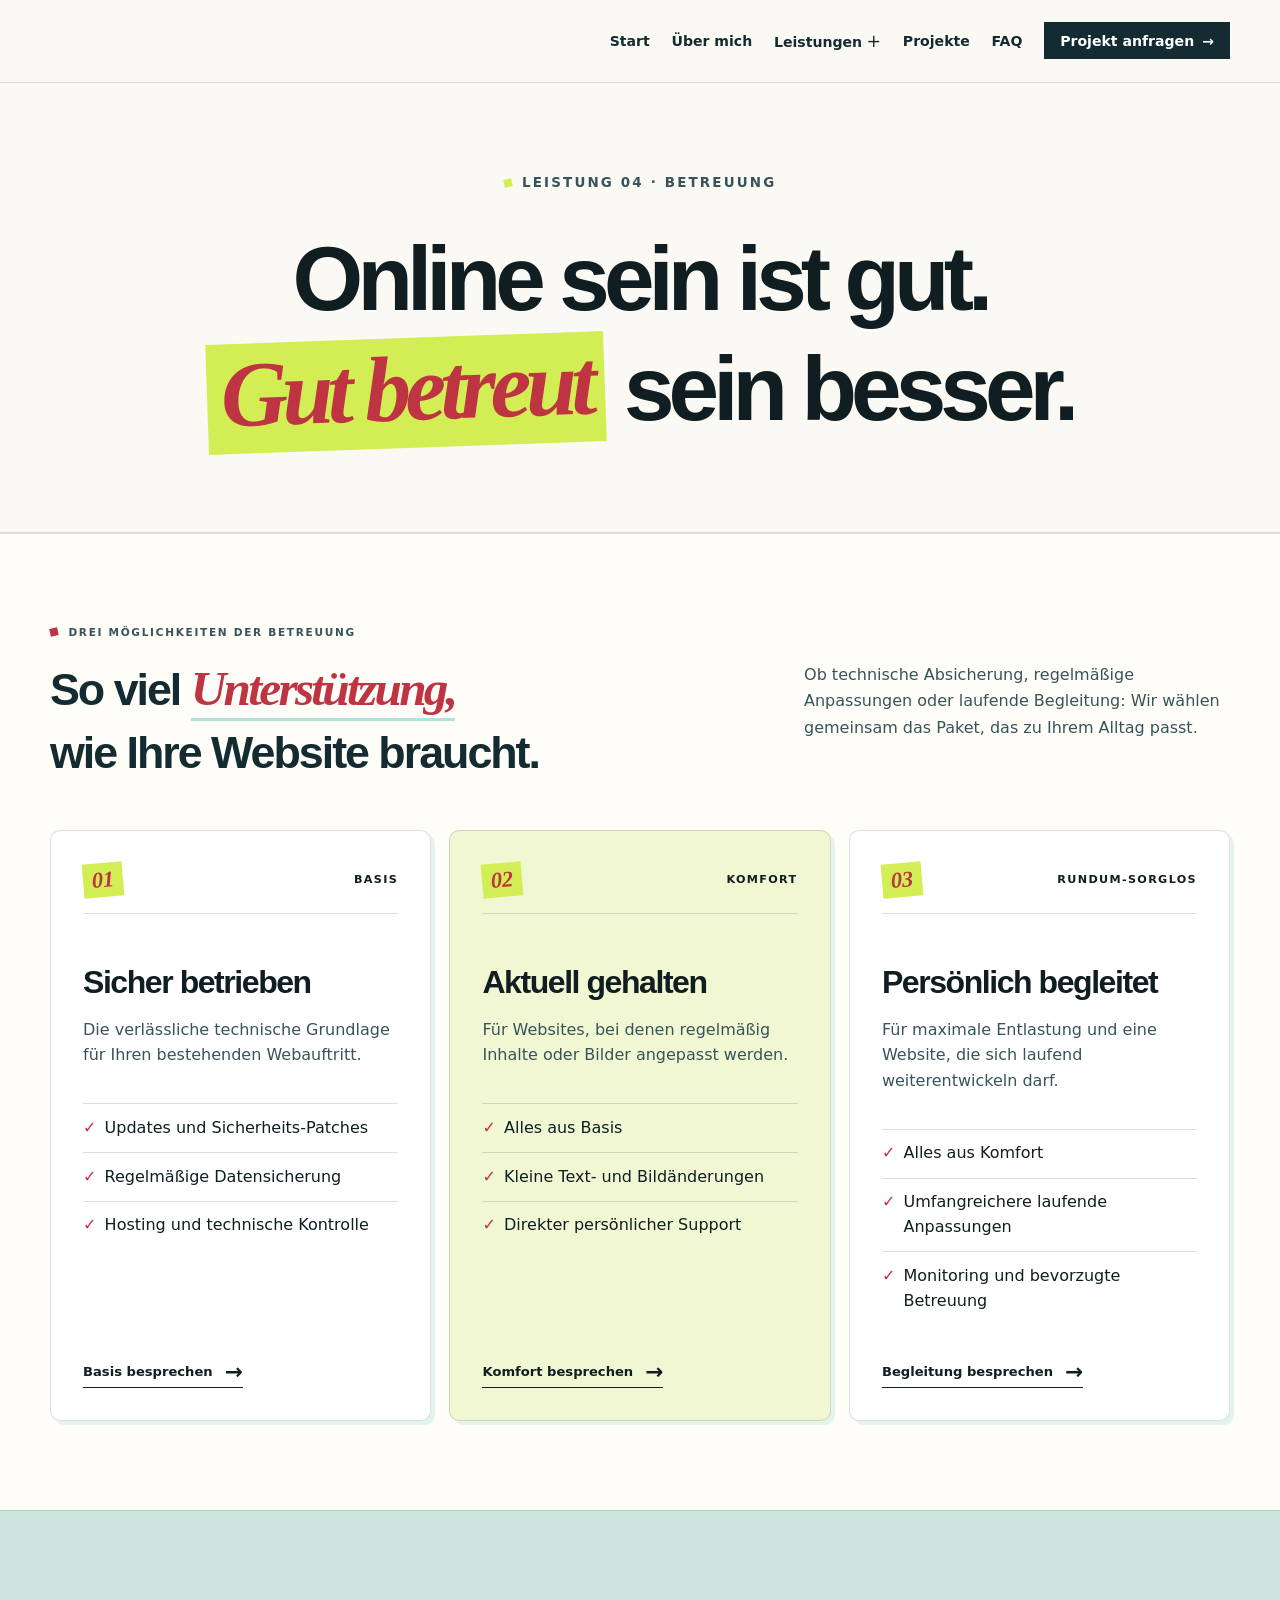
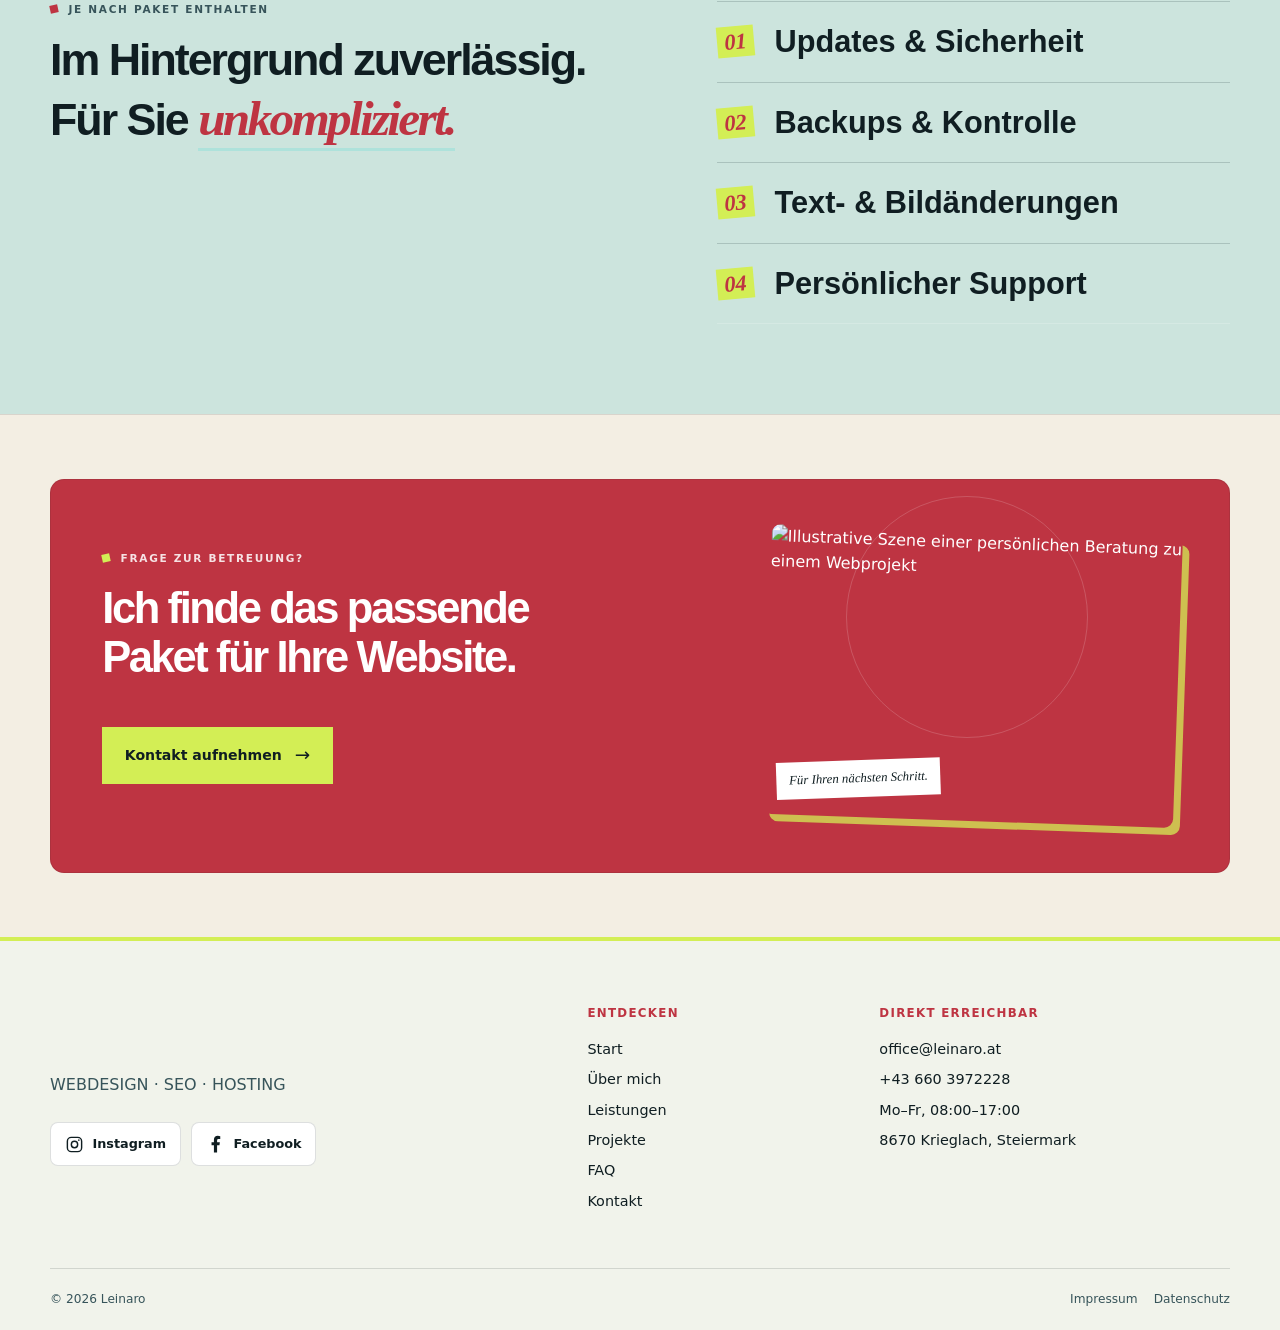
==== betreuung.html @ c98b29ed "v9.0 SEO Anpassung" ====
<!doctype html>
<html lang="de">
  <head>
    <meta charset="utf-8" />
    <meta name="viewport" content="width=device-width, initial-scale=1" />
    <meta
      name="description"
      content="Laufende Website-Betreuung mit Updates, Backups, Hosting und persönlichem Support von Leinaro."
    />
    <link rel="stylesheet" href="css/style.css" />
    <script src="js/script.js" defer></script>
    <title>Website-Betreuung &amp; Wartung in der Steiermark | Leinaro</title>
    <link rel="icon" href="images/leinaro-logo.svg" type="image/svg+xml" />
    <link rel="canonical" href="https://leinaro.at/betreuung.html" />
  </head>
  <body>
    <a class="skip-link" href="#main">Zum Inhalt springen</a>
    <header class="site-header">
      <nav class="nav container" aria-label="Hauptnavigation">
        <a class="brand" href="./"
          ><span class="brand-mark"></span>Leinaro</a
        ><button class="menu-toggle" type="button" aria-label="Menü öffnen" aria-expanded="false">
          <span></span><span></span><span></span>
        </button>
        <ul class="nav-links">
          <li><a href="./">Start</a></li>
          <li><a href="ueber-uns.html">Über mich</a></li>
          <li class="has-submenu">
            <button type="button">Leistungen</button>
            <ul class="submenu">
              <li><a href="webdesign.html">Webdesign</a></li>
              <li><a href="seo.html">SEO &amp; Sichtbarkeit</a></li>
              <li><a href="domain-hosting.html">Domain & Hosting</a></li>
              <li><a class="active" href="betreuung.html">Betreuung</a></li>
            </ul>
          </li>
          <li><a href="referenzen.html">Projekte</a></li>
          <li><a href="faq.html">FAQ</a></li>
          <li><a class="nav-cta" href="kontakt.html">Projekt anfragen</a></li>
        </ul>
      </nav>
    </header>
    <main id="main">
      <section class="page-hero">
        <div class="container reveal">
          <p class="eyebrow">Leistung 04 · Betreuung</p>
          <h1>Online sein ist gut. <span class="lime">Gut betreut</span> sein besser.</h1>
        </div>
      </section>
      <section class="section care-showcase section-surface section-surface--white">
        <div class="container">
          <div class="care-showcase__head reveal">
            <div>
              <p class="eyebrow">Drei Möglichkeiten der Betreuung</p>
              <h2 class="care-title"><span class="care-title__line">So viel <span class="editorial-mark">Unterstützung,</span></span><span class="care-title__line">wie Ihre Website braucht.</span></h2>
            </div>
            <p>
              Ob technische Absicherung, regelmäßige Anpassungen oder laufende Begleitung: Wir
              wählen gemeinsam das Paket, das zu Ihrem Alltag passt.
            </p>
          </div>
          <div class="care-showcase__grid">
            <article class="care-card reveal">
              <div class="care-card__top">
                <span>01</span>
                <p>Basis</p>
              </div>
              <h3>Sicher betrieben</h3>
              <p>Die verlässliche technische Grundlage für Ihren bestehenden Webauftritt.</p>
              <ul>
                <li>Updates und Sicherheits-Patches</li>
                <li>Regelmäßige Datensicherung</li>
                <li>Hosting und technische Kontrolle</li>
              </ul>
              <a class="text-arrow" href="kontakt.html">Basis besprechen <span>→</span></a>
            </article>
            <article class="care-card care-card--featured reveal delay-1">
              <div class="care-card__top">
                <span>02</span>
                <p>Komfort</p>
              </div>
              <h3>Aktuell gehalten</h3>
              <p>Für Websites, bei denen regelmäßig Inhalte oder Bilder angepasst werden.</p>
              <ul>
                <li>Alles aus Basis</li>
                <li>Kleine Text- und Bildänderungen</li>
                <li>Direkter persönlicher Support</li>
              </ul>
              <a class="text-arrow" href="kontakt.html">Komfort besprechen <span>→</span></a>
            </article>
            <article class="care-card reveal delay-2">
              <div class="care-card__top">
                <span>03</span>
                <p>Rundum-Sorglos</p>
              </div>
              <h3>Persönlich begleitet</h3>
              <p>
                Für maximale Entlastung und eine Website, die sich laufend weiterentwickeln darf.
              </p>
              <ul>
                <li>Alles aus Komfort</li>
                <li>Umfangreichere laufende Anpassungen</li>
                <li>Monitoring und bevorzugte Betreuung</li>
              </ul>
              <a class="text-arrow" href="kontakt.html">Begleitung besprechen <span>→</span></a>
            </article>
          </div>
        </div>
      </section>
      <section class="care-included section section--ink section-surface section-surface--aqua">
        <div class="container">
          <div class="care-included__intro reveal">
            <p class="eyebrow">Je nach Paket enthalten</p>
            <h2 class="care-title"><span class="care-title__line">Im Hintergrund zuverlässig.</span><span class="care-title__line">Für Sie <span class="editorial-mark">unkompliziert.</span></span></h2>
          </div>
          <ul class="care-included__list reveal delay-1">
            <li><span>01</span>Updates &amp; Sicherheit</li>
            <li><span>02</span>Backups &amp; Kontrolle</li>
            <li><span>03</span>Text- &amp; Bildänderungen</li>
            <li><span>04</span>Persönlicher Support</li>
          </ul>
        </div>
      </section>
      <section class="cta-band section-surface section-surface--cream">
        <div class="container cta-panel">
          <div class="cta-panel__copy">
            <p class="eyebrow">Frage zur Betreuung?</p>
            <h2>Ich finde das passende Paket für Ihre Website.</h2>
          </div>
          <a class="button button--primary" href="kontakt.html">Kontakt aufnehmen</a>
          <figure class="cta-panel__visual">
            <img src="images/personal-consultation.png" width="1672" height="941" loading="lazy" decoding="async" alt="Illustrative Szene einer persönlichen Beratung zu einem Webprojekt" />
            <figcaption>Für Ihren nächsten Schritt.</figcaption>
          </figure>
        </div>
      </section>
    </main>
    <footer class="site-footer footer-unified">
      <div class="container">
        <div class="footer-unified__top">
          <div class="footer-unified__brand">
            <a class="brand footer-brand" href="./" aria-label="Leinaro Startseite"
              ><span class="brand-mark"></span>Leinaro</a>
            <p class="muted">WEBDESIGN &middot; SEO &middot; HOSTING</p>
            <nav class="footer-social" aria-label="Social Media">
              <!-- Profil-URLs ergänzen, sobald Instagram und Facebook verfügbar sind. -->
              <a class="footer-social__link" href="https://www.instagram.com/" target="_blank" rel="noopener noreferrer" aria-label="Instagram öffnen (neuer Tab)">
                <svg viewBox="0 0 24 24" fill="none" stroke="currentColor" stroke-width="1.8" aria-hidden="true" focusable="false">
                  <rect x="3" y="3" width="18" height="18" rx="5" />
                  <circle cx="12" cy="12" r="4" />
                  <circle cx="17.5" cy="6.5" r="1" fill="currentColor" stroke="none" />
                </svg>
                <span>Instagram</span>
              </a>
              <a class="footer-social__link" href="https://www.facebook.com/" target="_blank" rel="noopener noreferrer" aria-label="Facebook öffnen (neuer Tab)">
                <svg viewBox="0 0 24 24" fill="currentColor" aria-hidden="true" focusable="false">
                  <path d="M14 22v-9h3l.5-4H14V7c0-1.2.4-2 2-2h2V1.5A25 25 0 0 0 15 1c-3 0-5 1.8-5 5v3H7v4h3v9z" />
                </svg>
                <span>Facebook</span>
              </a>
            </nav>
          </div>
          <div>
            <p class="footer-title">Entdecken</p>
            <ul class="footer-links">
              <li><a href="./">Start</a></li>
              <li><a href="ueber-uns.html">Über mich</a></li>
              <li><a href="leistungen.html">Leistungen</a></li>
              <li><a href="referenzen.html">Projekte</a></li>
              <li><a href="faq.html">FAQ</a></li>
              <li><a href="kontakt.html">Kontakt</a></li>
            </ul>
          </div>
          <div>
            <p class="footer-title">Direkt erreichbar</p>
            <ul class="footer-links">
              <li><a href="mailto:office@leinaro.at">office@leinaro.at</a></li>
              <li><a href="tel:+436603972228">+43 660 3972228</a></li>
              <li>Mo–Fr, 08:00–17:00</li>
              <li>8670 Krieglach, Steiermark</li>
            </ul>
          </div>
        </div>
        <div class="footer-bottom">
          <span>© 2026 Leinaro</span>
          <div><a href="impressum.html">Impressum</a><a href="datenschutz.html">Datenschutz</a></div>
        </div>
      </div>
    </footer>
  </body>
</html>
---- css/style.css ----
/* === 1. VARIABLEN & RESET === */
:root {
  --ink: #132b31;
  --ink-soft: #37545a;
  --paper: #f7f4ed;
  --paper-dark: #e9e4d9;
  --lime: #d9f565;
  --lime-deep: #b8d943;
  --coral: #ff765d;
  --aqua: #aee2db;
  --line: rgba(19, 43, 49, 0.16);
  --white: #fffdf8;
  --shadow: 0 22px 54px rgba(19, 43, 49, 0.13);
  --radius: 1.5rem;
  --display: 'Arial Narrow', 'Helvetica Neue', Arial, sans-serif;
  --body: Arial, Helvetica, sans-serif;
}
* {
  box-sizing: border-box;
}
html {
  scroll-behavior: smooth;
}
body {
  margin: 0;
  color: var(--ink);
  background: var(--paper);
  font-family: var(--body);
  font-size: 16px;
  line-height: 1.55;
}
body.menu-open {
  overflow: hidden;
}
img {
  max-width: 100%;
  display: block;
}
a {
  color: inherit;
  text-decoration: none;
}
button,
input,
textarea,
select {
  font: inherit;
}
button {
  cursor: pointer;
}
.skip-link {
  background: var(--ink);
  color: var(--white);
  left: 1rem;
  padding: 0.7rem 1rem;
  position: fixed;
  top: -5rem;
  z-index: 100;
}
.skip-link:focus {
  top: 1rem;
}
.container {
  width: min(1180px, calc(100% - 3rem));
  margin-inline: auto;
}
.section {
  padding: 7rem 0;
}
.section--tight {
  padding: 4.6rem 0;
}
.section--ink {
  color: var(--white);
  background: var(--ink);
}
.eyebrow {
  align-items: center;
  display: flex;
  font-size: 0.74rem;
  font-weight: 700;
  gap: 0.65rem;
  letter-spacing: 0.12em;
  margin: 0 0 1rem;
  text-transform: uppercase;
}
.eyebrow::before {
  background: var(--coral);
  border-radius: 100%;
  content: '';
  display: inline-block;
  height: 0.62rem;
  width: 0.62rem;
}
.section__head {
  display: grid;
  gap: 1rem;
  grid-template-columns: minmax(0, 1.12fr) minmax(0, 0.7fr);
  margin-bottom: 3.2rem;
}
.section__head p {
  color: var(--ink-soft);
  font-size: 1.05rem;
  margin: 2.2rem 0 0;
  max-width: 36rem;
}
.section--ink .section__head p,
.section--ink .muted {
  color: rgba(255, 255, 255, 0.72);
}
h1,
h2,
h3,
h4 {
  font-family: var(--display);
  letter-spacing: -0.065em;
  line-height: 0.94;
  margin: 0;
}
h1 {
  font-size: clamp(3.7rem, 8.3vw, 8.4rem);
  font-weight: 800;
  max-width: 12ch;
}
h2 {
  font-size: clamp(2.5rem, 5vw, 5rem);
  font-weight: 800;
  max-width: 12ch;
}
h3 {
  font-size: clamp(1.6rem, 2.2vw, 2.25rem);
  font-weight: 750;
}
p {
  margin: 0 0 1rem;
}
.lead {
  font-size: clamp(1.12rem, 1.65vw, 1.4rem);
  line-height: 1.45;
}
.muted {
  color: var(--ink-soft);
}
.text-link {
  border-bottom: 1px solid currentColor;
  font-weight: 700;
  padding-bottom: 0.13rem;
}
.text-link:hover {
  color: var(--coral);
}

/* === 2. TYPOGRAFIE === */
.display-line {
  display: block;
}
.accent {
  color: var(--coral);
}
.lime {
  color: var(--lime);
}
.numbers {
  font-variant-numeric: tabular-nums;
}

/* === 3. LAYOUT === */
.grid-2 {
  display: grid;
  gap: 2rem;
  grid-template-columns: repeat(2, minmax(0, 1fr));
}
.grid-3 {
  display: grid;
  gap: 1.25rem;
  grid-template-columns: repeat(3, minmax(0, 1fr));
}
.grid-4 {
  display: grid;
  gap: 1.1rem;
  grid-template-columns: repeat(4, minmax(0, 1fr));
}
.sr-only {
  height: 1px;
  margin: -1px;
  overflow: hidden;
  position: absolute;
  width: 1px;
  clip: rect(0, 0, 0, 0);
}
.pill {
  border: 1px solid var(--line);
  border-radius: 100vmax;
  display: inline-block;
  font-size: 0.75rem;
  font-weight: 700;
  letter-spacing: 0.06em;
  padding: 0.42rem 0.72rem;
  text-transform: uppercase;
}

/* === 4. NAVIGATION === */
.site-header {
  background: rgba(247, 244, 237, 0.91);
  border-bottom: 1px solid transparent;
  left: 0;
  position: sticky;
  top: 0;
  transition: 0.25s ease;
  width: 100%;
  z-index: 40;
}
.site-header.is-scrolled {
  border-color: var(--line);
  box-shadow: 0 6px 20px rgba(19, 43, 49, 0.05);
}
.nav {
  align-items: center;
  display: flex;
  height: 82px;
  justify-content: space-between;
}
.brand {
  align-items: center;
  background: url('../images/leinaro-logo.svg') center / contain no-repeat;
  display: inline-flex;
  flex: 0 0 auto;
  height: 3.15rem;
  overflow: hidden;
  text-indent: -9999px;
  width: clamp(8.8rem, 12vw, 10.5rem);
}
.brand-mark {
  display: none;
}
.brand small {
  display: none;
}
.nav-links {
  align-items: center;
  display: flex;
  gap: clamp(0.9rem, 1.7vw, 1.8rem);
  list-style: none;
  margin: 0;
  padding: 0;
}
.nav-links > li {
  position: relative;
}
.nav-links a,
.nav-links button {
  background: none;
  border: 0;
  color: var(--ink);
  font-size: 0.88rem;
  font-weight: 700;
  padding: 0.5rem 0;
}
.nav-links a::after {
  background: var(--coral);
  bottom: 0.15rem;
  content: '';
  height: 2px;
  left: 0;
  position: absolute;
  transform: scaleX(0);
  transform-origin: left;
  transition: transform 0.2s;
  width: 100%;
}
.nav-links a:hover::after,
.nav-links a.active::after {
  transform: scaleX(1);
}
.has-submenu > button::after {
  content: '+';
  font-size: 1.08rem;
  font-weight: 400;
  margin-left: 0.28rem;
}
.submenu {
  background: var(--white);
  box-shadow: var(--shadow);
  display: none;
  left: -0.9rem;
  list-style: none;
  margin: 0;
  min-width: 190px;
  padding: 0.65rem 0.9rem;
  position: absolute;
  top: 100%;
}
.has-submenu:hover .submenu,
.has-submenu:focus-within .submenu,
.has-submenu.open .submenu {
  display: block;
}
.submenu a {
  display: block;
  padding: 0.45rem 0;
  white-space: nowrap;
}
.nav-cta {
  background: var(--ink) !important;
  color: var(--white) !important;
  padding: 0.66rem 1rem !important;
}
.nav-cta::after {
  display: none;
}
.menu-toggle {
  background: none;
  border: 0;
  display: none;
  height: 40px;
  padding: 0;
  width: 40px;
}
.menu-toggle span {
  background: var(--ink);
  display: block;
  height: 2px;
  margin: 5px auto;
  transition: 0.2s;
  width: 23px;
}

/* === 5. BUTTONS === */
.button-row {
  display: flex;
  flex-wrap: wrap;
  gap: 0.75rem;
  margin-top: 2rem;
}
.button {
  align-items: center;
  border: 1px solid var(--ink);
  display: inline-flex;
  font-size: 0.88rem;
  font-weight: 700;
  gap: 0.8rem;
  justify-content: center;
  min-height: 3.25rem;
  padding: 0.72rem 1.05rem;
  transition:
    transform 0.2s,
    background 0.2s,
    color 0.2s;
}
.button::after {
  content: '→';
  font-size: 1.15rem;
  font-weight: 400;
}
.button:hover {
  transform: translateY(-3px);
}
.button--primary {
  background: var(--ink);
  color: var(--white);
}
.button--primary:hover {
  background: var(--coral);
  border-color: var(--coral);
}
.button--lime {
  background: var(--lime);
  border-color: var(--lime);
  color: var(--ink);
}
.button--lime:hover {
  background: var(--white);
}
.button--plain {
  background: transparent;
}

/* === 6. HERO === */
.hero {
  min-height: min(785px, calc(100vh - 82px));
  overflow: hidden;
  padding: clamp(4rem, 9vw, 8rem) 0 4rem;
  position: relative;
}
.hero::before {
  border: 1px solid rgba(19, 43, 49, 0.12);
  border-radius: 50%;
  content: '';
  height: 58vw;
  min-height: 540px;
  min-width: 540px;
  position: absolute;
  right: -23vw;
  top: -18vw;
  width: 58vw;
}
.hero::after {
  background: var(--aqua);
  border-radius: 50%;
  content: '';
  filter: blur(1px);
  height: 13vw;
  min-height: 150px;
  min-width: 150px;
  position: absolute;
  right: 8%;
  top: 14%;
  width: 13vw;
}
.hero__inner {
  display: grid;
  gap: 2rem;
  grid-template-columns: minmax(0, 1.14fr) minmax(340px, 0.86fr);
  position: relative;
  z-index: 1;
}
.hero__copy {
  align-self: center;
  padding-bottom: 2rem;
}
.hero__copy .lead {
  margin-top: 1.5rem;
  max-width: 35rem;
}
.hero__visual {
  align-self: center;
  min-height: 460px;
  position: relative;
}
.hero-orbit {
  border: 1px solid var(--ink);
  border-radius: 50%;
  height: min(31vw, 420px);
  min-height: 350px;
  min-width: 350px;
  position: absolute;
  right: 4%;
  top: 2rem;
  width: min(31vw, 420px);
}
.hero-orbit::before,
.hero-orbit::after {
  border: 1px solid var(--ink);
  border-radius: inherit;
  content: '';
  inset: 11%;
  position: absolute;
}
.hero-orbit::after {
  inset: 28%;
}
.hero-screen {
  background: var(--ink);
  box-shadow: var(--shadow);
  color: var(--white);
  left: 0;
  min-height: 270px;
  padding: 1.3rem;
  position: absolute;
  top: 5.7rem;
  transform: rotate(-5deg);
  width: min(83%, 370px);
}
.screen-bar {
  align-items: center;
  display: flex;
  gap: 0.35rem;
  margin-bottom: 3.2rem;
}
.screen-bar i {
  background: var(--coral);
  border-radius: 50%;
  display: block;
  height: 0.42rem;
  width: 0.42rem;
}
.screen-bar i:nth-child(2) {
  background: var(--lime);
}
.screen-bar i:nth-child(3) {
  background: var(--aqua);
}
.screen-copy {
  font-family: var(--display);
  font-size: clamp(2rem, 3.4vw, 3.6rem);
  font-weight: 800;
  letter-spacing: -0.08em;
  line-height: 0.86;
  max-width: 7ch;
}
.screen-copy em {
  color: var(--lime);
  font-style: normal;
}
.screen-dots {
  bottom: 1.3rem;
  display: flex;
  gap: 0.35rem;
  left: 1.3rem;
  position: absolute;
}
.screen-dots span {
  background: var(--white);
  height: 0.5rem;
  opacity: 0.5;
  width: 1.6rem;
}
.screen-dots span:first-child {
  background: var(--coral);
  opacity: 1;
}
.hero-badge {
  background: var(--coral);
  bottom: 1rem;
  color: var(--ink);
  font-size: 0.82rem;
  font-weight: 700;
  padding: 1rem;
  position: absolute;
  right: 0;
  transform: rotate(8deg);
  width: 145px;
}
.hero-badge strong {
  display: block;
  font-family: var(--display);
  font-size: 2.6rem;
  letter-spacing: -0.09em;
  line-height: 0.8;
  margin-bottom: 0.38rem;
}
.hero-scroll {
  align-items: center;
  bottom: 1.2rem;
  display: flex;
  font-size: 0.7rem;
  font-weight: 700;
  gap: 0.6rem;
  left: max(1.5rem, calc((100% - 1180px) / 2));
  letter-spacing: 0.1em;
  position: absolute;
  text-transform: uppercase;
  z-index: 2;
}
.hero-scroll span {
  background: var(--ink);
  display: inline-block;
  height: 1px;
  width: 2.8rem;
}
.page-hero {
  background: var(--ink);
  color: var(--white);
  overflow: hidden;
  padding: clamp(4.2rem, 8vw, 7.5rem) 0;
  position: relative;
}
.page-hero::after {
  background: var(--lime);
  border-radius: 50%;
  content: '';
  height: 38vw;
  max-height: 500px;
  max-width: 500px;
  position: absolute;
  right: -10vw;
  top: -18vw;
  width: 38vw;
}
.page-hero .container {
  position: relative;
  z-index: 1;
}
.page-hero h1 {
  max-width: 11ch;
}
.page-hero .lead {
  color: rgba(255, 255, 255, 0.78);
  margin: 1.5rem 0 0;
  max-width: 42rem;
}
.page-hero .eyebrow::before {
  background: var(--lime);
}

/* === 7. SECTIONS === */
.intro {
  display: grid;
  gap: 3rem;
  grid-template-columns: 0.86fr 1.14fr;
}
.intro__aside {
  border-top: 2px solid var(--ink);
  padding-top: 1rem;
}
.intro__aside p {
  font-size: 0.92rem;
  max-width: 19rem;
}
.intro__body {
  font-size: clamp(1.35rem, 2.25vw, 2.1rem);
  line-height: 1.24;
  max-width: 29ch;
}
.intro__body strong {
  color: var(--coral);
}
.marquee {
  background: var(--lime);
  overflow: hidden;
  padding: 1rem 0;
  white-space: nowrap;
}
.marquee__track {
  animation: marquee 22s linear infinite;
  display: inline-block;
  font-family: var(--display);
  font-size: clamp(1.5rem, 3vw, 2.8rem);
  font-weight: 800;
  letter-spacing: -0.06em;
}
.marquee__track span {
  padding-right: 1.3rem;
}
.marquee__track b {
  color: var(--coral);
  padding-right: 1.3rem;
}
.service-card {
  background: var(--white);
  display: flex;
  flex-direction: column;
  min-height: 350px;
  padding: 1.6rem;
  position: relative;
  transition:
    transform 0.25s,
    box-shadow 0.25s;
}
.service-card:hover {
  box-shadow: var(--shadow);
  transform: translateY(-7px);
}
.service-card__number {
  color: var(--coral);
  font-size: 0.78rem;
  font-weight: 700;
  letter-spacing: 0.1em;
}
.service-card h3 {
  margin: auto 0 1rem;
  max-width: 8ch;
}
.service-card p {
  color: var(--ink-soft);
  font-size: 0.93rem;
}
.service-card__arrow {
  align-items: center;
  border: 1px solid var(--ink);
  border-radius: 50%;
  display: flex;
  font-size: 1.35rem;
  height: 2.8rem;
  justify-content: center;
  margin-top: auto;
  width: 2.8rem;
}
.service-card--lime {
  background: var(--lime);
}
.service-card--aqua {
  background: var(--aqua);
}
.service-card--coral {
  background: var(--coral);
}
.feature-list {
  border-top: 1px solid rgba(255, 255, 255, 0.3);
  list-style: none;
  margin: 0;
  padding: 0;
}
.feature-list li {
  align-items: start;
  border-bottom: 1px solid rgba(255, 255, 255, 0.3);
  display: grid;
  gap: 1rem;
  grid-template-columns: 2.2rem minmax(0, 1fr);
  padding: 1.7rem 0;
}
.feature-list span {
  color: var(--lime);
  font-size: 0.78rem;
  font-weight: 700;
}
.feature-list h3 {
  margin-bottom: 0.45rem;
}
.feature-list p {
  color: rgba(255, 255, 255, 0.72);
  margin: 0;
  max-width: 48rem;
}
.process {
  counter-reset: process;
}
.process-step {
  border-top: 1px solid var(--line);
  display: grid;
  gap: 1rem;
  grid-template-columns: 6rem minmax(0, 0.8fr) minmax(0, 1.2fr);
  padding: 1.3rem 0;
}
.process-step::before {
  color: var(--coral);
  content: '0' counter(process);
  counter-increment: process;
  font-family: var(--display);
  font-size: 1.55rem;
  font-weight: 800;
  letter-spacing: -0.07em;
}
.process-step p {
  color: var(--ink-soft);
  margin: 0;
  max-width: 40rem;
}
.project-card {
  background: var(--white);
  overflow: hidden;
}
.project-card__image {
  align-items: flex-end;
  background: var(--ink);
  color: var(--white);
  display: flex;
  height: 290px;
  overflow: hidden;
  padding: 1.5rem;
  position: relative;
}
.project-card__image::before {
  border: 1px solid rgba(255, 255, 255, 0.45);
  border-radius: 50%;
  content: '';
  height: 220px;
  position: absolute;
  right: -35px;
  top: -45px;
  width: 220px;
}
.project-card__image::after {
  background: var(--lime);
  border-radius: 50%;
  content: '';
  height: 80px;
  position: absolute;
  right: 50px;
  top: 37px;
  width: 80px;
}
.project-card--metal .project-card__image {
  background: #66747c;
}
.project-card--metal .project-card__image::after {
  background: var(--coral);
  border-radius: 0;
  transform: rotate(45deg);
}
.project-card__image span {
  font-family: var(--display);
  font-size: 2.3rem;
  font-weight: 800;
  letter-spacing: -0.08em;
  line-height: 0.85;
  max-width: 7ch;
  position: relative;
  z-index: 1;
}
.project-card__body {
  padding: 1.4rem;
}
.project-card__meta {
  color: var(--ink-soft);
  font-size: 0.75rem;
  font-weight: 700;
  letter-spacing: 0.08em;
  text-transform: uppercase;
}
.project-card h3 {
  margin: 0.55rem 0 1.1rem;
}
.project-card .text-link {
  font-size: 0.9rem;
}
.quote {
  background: var(--aqua);
  padding: clamp(2rem, 5vw, 5rem);
}
.quote blockquote {
  font-family: var(--display);
  font-size: clamp(2.1rem, 5vw, 4.8rem);
  font-weight: 800;
  letter-spacing: -0.07em;
  line-height: 0.94;
  margin: 0;
  max-width: 16ch;
}
.quote cite {
  display: block;
  font-size: 0.84rem;
  font-style: normal;
  font-weight: 700;
  margin-top: 2rem;
}
.faq {
  border-top: 1px solid var(--line);
}
.faq-item {
  border-bottom: 1px solid var(--line);
}
.faq-item summary {
  align-items: center;
  cursor: pointer;
  display: flex;
  font-family: var(--display);
  font-size: clamp(1.35rem, 2vw, 2rem);
  font-weight: 750;
  gap: 1rem;
  justify-content: space-between;
  letter-spacing: -0.05em;
  list-style: none;
  padding: 1.25rem 0;
}
.faq-item summary::-webkit-details-marker {
  display: none;
}
.faq-item summary::after {
  content: '+';
  font-family: var(--body);
  font-size: 1.6rem;
  font-weight: 400;
}
.faq-item[open] summary::after {
  content: '−';
}
.faq-item p {
  color: var(--ink-soft);
  max-width: 52rem;
  padding: 0 3rem 1.6rem 0;
}
.cta-band {
  background: var(--coral);
  color: var(--ink);
  overflow: hidden;
  padding: clamp(3rem, 6vw, 6rem) 0;
  position: relative;
}
.cta-band::after {
  border: 1px solid rgba(19, 43, 49, 0.4);
  border-radius: 50%;
  content: '';
  height: 43vw;
  position: absolute;
  right: -12vw;
  top: -22vw;
  width: 43vw;
}
.cta-band .container {
  align-items: end;
  display: flex;
  gap: 2rem;
  justify-content: space-between;
  position: relative;
  z-index: 1;
}
.cta-band h2 {
  max-width: 10ch;
}
.cta-band .button {
  flex: 0 0 auto;
}
.price-card {
  background: var(--white);
  display: flex;
  flex-direction: column;
  min-height: 440px;
  padding: 1.6rem;
}
.price-card--featured {
  background: var(--ink);
  color: var(--white);
}
.price-card ul {
  list-style: none;
  margin: 1.8rem 0;
  padding: 0;
}
.price-card li {
  border-top: 1px solid var(--line);
  font-size: 0.9rem;
  padding: 0.7rem 0;
}
.price-card--featured li {
  border-color: rgba(255, 255, 255, 0.22);
}
.price-card .button {
  margin-top: auto;
}
.price-card--featured .button {
  background: var(--lime);
  border-color: var(--lime);
  color: var(--ink);
}
.contact-layout {
  align-items: start;
  display: grid;
  gap: clamp(2rem, 7vw, 7rem);
  grid-template-columns: 0.8fr 1.2fr;
}
.contact-data {
  border-top: 2px solid var(--ink);
  margin-top: 2.5rem;
  padding-top: 1.2rem;
}
.contact-data a {
  display: block;
  font-family: var(--display);
  font-size: clamp(1.45rem, 2vw, 2rem);
  font-weight: 800;
  letter-spacing: -0.06em;
  margin-bottom: 0.8rem;
}
.contact-data p {
  color: var(--ink-soft);
}
.contact-form {
  background: var(--white);
  padding: clamp(1.4rem, 4vw, 3rem);
}
.form-grid {
  display: grid;
  gap: 1rem;
  grid-template-columns: repeat(2, minmax(0, 1fr));
}
.field {
  display: flex;
  flex-direction: column;
  gap: 0.38rem;
  margin-bottom: 1rem;
}
.field--full {
  grid-column: 1 / -1;
}
.field label {
  font-size: 0.78rem;
  font-weight: 700;
}
.field input,
.field textarea,
.field select {
  background: transparent;
  border: 0;
  border-bottom: 1px solid var(--ink-soft);
  border-radius: 0;
  color: var(--ink);
  padding: 0.68rem 0;
}
.field textarea {
  min-height: 120px;
  resize: vertical;
}
.checkbox {
  align-items: start;
  display: flex;
  font-size: 0.78rem;
  gap: 0.55rem;
  margin: 0.5rem 0 1.2rem;
}
.checkbox input {
  accent-color: var(--coral);
  margin-top: 0.2rem;
}
.form-success {
  background: var(--lime);
  display: none;
  font-size: 0.9rem;
  font-weight: 700;
  margin-top: 1rem;
  padding: 1rem;
}
.form-success.visible {
  display: block;
}
.legal {
  max-width: 52rem;
}
.legal h2 {
  font-size: clamp(2rem, 3vw, 3.2rem);
  margin: 3rem 0 1rem;
}
.legal h3 {
  font-size: 1.35rem;
  letter-spacing: -0.04em;
  margin: 2rem 0 0.7rem;
}
.legal p,
.legal li {
  color: var(--ink-soft);
}
.legal ul {
  padding-left: 1.15rem;
}

/* === 8. KOMPONENTEN (Cards, Team, FAQ etc.) === */
.team-card {
  background: var(--white);
  padding: 1.5rem;
}
.team-card__portrait {
  aspect-ratio: 632 / 609;
  display: block;
  height: auto;
  margin-bottom: 1.4rem;
  object-fit: cover;
  object-position: center;
  width: 100%;
}
.image-note {
  color: var(--ink-soft);
  font-size: 0.73rem;
  font-style: italic;
  margin-top: 0.65rem;
}
.stat {
  border-top: 2px solid var(--lime);
  padding-top: 0.8rem;
}
.stat strong {
  display: block;
  font-family: var(--display);
  font-size: clamp(2rem, 4vw, 3.8rem);
  font-weight: 800;
  letter-spacing: -0.08em;
  line-height: 1;
}
.stat span {
  color: rgba(255, 255, 255, 0.74);
  display: block;
  font-size: 0.85rem;
  margin-top: 0.55rem;
}
.service-detail {
  align-items: start;
  border-top: 1px solid var(--line);
  display: grid;
  gap: 2rem;
  grid-template-columns: 1fr 2fr;
  padding: 2rem 0;
}
.service-detail .pill {
  justify-self: start;
}
.service-detail p {
  color: var(--ink-soft);
  max-width: 44rem;
}
.check-list {
  list-style: none;
  margin: 1.4rem 0 0;
  padding: 0;
}
.check-list li {
  border-top: 1px solid var(--line);
  padding: 0.65rem 0 0.65rem 1.35rem;
  position: relative;
}
.check-list li::before {
  color: var(--coral);
  content: '✓';
  font-weight: 700;
  left: 0;
  position: absolute;
}
.case-hero {
  min-height: 480px;
  position: relative;
}
.case-hero .project-card__image {
  height: 100%;
  min-height: 480px;
}
.case-facts {
  background: var(--white);
  display: grid;
  gap: 0;
  grid-template-columns: repeat(3, 1fr);
}
.case-fact {
  border-right: 1px solid var(--line);
  padding: 1.4rem;
}
.case-fact:last-child {
  border: 0;
}
.case-fact span {
  color: var(--ink-soft);
  display: block;
  font-size: 0.72rem;
  font-weight: 700;
  letter-spacing: 0.1em;
  text-transform: uppercase;
}
.case-fact strong {
  display: block;
  font-family: var(--display);
  font-size: 1.4rem;
  letter-spacing: -0.05em;
  margin-top: 0.35rem;
}

/* === 9. FOOTER === */
.site-footer {
  background: var(--ink);
  color: var(--white);
  padding: 4rem 0 1.4rem;
}
.footer-top {
  display: grid;
  gap: 3rem;
  grid-template-columns: 1.2fr 0.8fr 0.8fr;
  padding-bottom: 3rem;
}
.footer-brand {
  background-image: url('../images/leinaro-logo.svg');
  height: 4.75rem;
  width: min(14rem, 100%);
}
.footer-title {
  color: var(--lime);
  font-size: 0.74rem;
  font-weight: 700;
  letter-spacing: 0.11em;
  margin-bottom: 1rem;
  text-transform: uppercase;
}
.footer-links {
  list-style: none;
  margin: 0;
  padding: 0;
}
.footer-links li {
  margin: 0.5rem 0;
}
.footer-links a:hover {
  color: var(--lime);
}
.footer-bottom {
  border-top: 1px solid rgba(255, 255, 255, 0.25);
  color: rgba(255, 255, 255, 0.64);
  display: flex;
  font-size: 0.76rem;
  gap: 1rem;
  justify-content: space-between;
  padding-top: 1.25rem;
}
.footer-bottom div {
  display: flex;
  gap: 1rem;
}
.cookie-banner {
  align-items: center;
  background: var(--white);
  bottom: 1rem;
  box-shadow: var(--shadow);
  display: flex;
  gap: 1rem;
  justify-content: space-between;
  left: 1rem;
  max-width: 590px;
  padding: 1rem 1.1rem;
  position: fixed;
  z-index: 60;
}
.cookie-banner p {
  font-size: 0.76rem;
  line-height: 1.35;
  margin: 0;
}
.cookie-banner div {
  align-items: center;
  display: flex;
  flex: 0 0 auto;
  gap: 0.6rem;
}
.cookie-banner .button {
  min-height: 2.3rem;
  padding: 0.35rem 0.65rem;
  white-space: nowrap;
}
.cookie-banner a {
  font-size: 0.75rem;
  font-weight: 700;
}

/* === 10. ANIMATIONEN === */
/* Premium editorial system — used by the redesigned start page and shared page chrome. */
:root {
  --coral: #be3442;
  --ink-deep: #101e22;
  --ink-light: #dce8e4;
  --cloud: #f4f1ea;
  --lime: #d3ee55;
  --line-light: rgba(255, 255, 255, 0.18);
}
body {
  background: var(--cloud);
}
a:focus-visible,
button:focus-visible,
summary:focus-visible,
input:focus-visible,
textarea:focus-visible,
select:focus-visible {
  outline: 3px solid var(--lime);
  outline-offset: 4px;
}
.site-header--dark {
  background: rgba(16, 30, 34, 0.74);
  backdrop-filter: blur(15px);
  color: var(--white);
  position: fixed;
}
.site-header--dark.is-scrolled {
  background: rgba(16, 30, 34, 0.94);
  border-color: rgba(255, 255, 255, 0.13);
}
.site-header--dark .brand {
  background-image: url('../images/leinaro-logo.svg');
}
.site-header--dark .nav-links a,
.site-header--dark .nav-links button {
  color: var(--white);
}
.site-header--dark .nav-links a::after {
  background: var(--lime);
}
.site-header--dark .has-submenu > button::after {
  color: var(--lime);
}
.site-header--dark .submenu {
  background: var(--ink-deep);
}
.site-header--dark .nav-cta {
  background: var(--lime) !important;
  color: var(--ink-deep) !important;
}
.site-header--dark .menu-toggle span {
  background: var(--white);
}
.hero-premium {
  background: var(--ink-deep);
  color: var(--white);
  min-height: 840px;
  overflow: hidden;
  padding: 10.8rem 0 4rem;
  position: relative;
}
.hero-premium__grain {
  background-image: url("data:image/svg+xml,%3Csvg viewBox='0 0 180 180' xmlns='http://www.w3.org/2000/svg'%3E%3Cfilter id='n'%3E%3CfeTurbulence type='fractalNoise' baseFrequency='.9' numOctaves='3' stitchTiles='stitch'/%3E%3C/filter%3E%3Crect width='100%25' height='100%25' filter='url(%23n)' opacity='.38'/%3E%3C/svg%3E");
  inset: 0;
  mix-blend-mode: soft-light;
  opacity: 0.13;
  pointer-events: none;
  position: absolute;
  z-index: 0;
}
.hero-premium__copy {
  position: relative;
  z-index: 2;
}
.hero-kicker,
.section-label {
  align-items: center;
  color: var(--ink-soft);
  display: flex;
  font-size: 0.68rem;
  font-weight: 700;
  gap: 0.65rem;
  letter-spacing: 0.16em;
  line-height: 1.4;
  margin: 0 0 1.4rem;
  text-transform: uppercase;
}
.hero-kicker {
  color: rgba(255, 255, 255, 0.72);
}
.hero-kicker span,
.section-label::before {
  background: var(--lime);
  border-radius: 50%;
  content: '';
  display: block;
  height: 0.55rem;
  width: 0.55rem;
}
.section-label::before {
  background: var(--coral);
}
.section-label--light {
  color: rgba(255, 255, 255, 0.7);
}
.section-label--light::before {
  background: var(--lime);
}
.hero-premium h1 {
  font-family: var(--display);
  font-size: clamp(4.1rem, 10vw, 10.5rem);
  letter-spacing: -0.095em;
  line-height: 0.76;
  max-width: 8.8ch;
  position: relative;
  text-transform: uppercase;
  z-index: 3;
}
.hero-premium h1 span {
  display: block;
}
.hero-premium h1 .outline-text {
  -webkit-text-stroke: 1.5px rgba(255, 255, 255, 0.95);
  color: transparent;
}
.hero-premium h1 .accent-text {
  color: var(--lime);
  margin-left: 0.28ch;
}
.hero-premium__intro {
  display: flex;
  gap: 3rem;
  margin: 2.25rem 0 0 0.3rem;
  max-width: 49rem;
  position: relative;
  z-index: 3;
}
.hero-premium__intro p {
  color: rgba(255, 255, 255, 0.82);
  font-size: 1.02rem;
  line-height: 1.55;
  margin: 0;
  max-width: 25rem;
}
.text-arrow {
  align-items: center;
  border-bottom: 1px solid currentColor;
  display: inline-flex;
  font-size: 0.82rem;
  font-weight: 750;
  gap: 0.75rem;
  height: fit-content;
  letter-spacing: 0.03em;
  padding: 0.3rem 0;
  text-transform: uppercase;
  transition:
    color 0.2s,
    gap 0.2s;
  white-space: nowrap;
}
.text-arrow span {
  font-size: 1.35rem;
  line-height: 0.7;
}
.text-arrow:hover {
  color: var(--coral);
  gap: 1rem;
}
.hero-premium__art {
  height: min(66vw, 720px);
  max-height: 720px;
  min-height: 530px;
  pointer-events: auto;
  position: absolute;
  right: -3vw;
  top: 7.5rem;
  width: min(68vw, 1000px);
  z-index: 1;
}
.hero-premium__art::before {
  border: 1px solid rgba(255, 255, 255, 0.28);
  content: '';
  height: 72%;
  left: -7%;
  position: absolute;
  top: 11%;
  transform: rotate(-7deg);
  width: 89%;
  z-index: -1;
}
.hero-frame {
  height: 100%;
  margin: 0;
  opacity: 0;
  overflow: hidden;
  position: absolute;
  right: 0;
  transform: translateX(5%) scale(0.98);
  transition:
    opacity 0.8s ease,
    transform 1.1s cubic-bezier(0.2, 0.8, 0.2, 1);
  width: 91%;
}
.hero-frame::after {
  background:
    linear-gradient(90deg, rgba(16, 30, 34, 0.8) 0%, rgba(16, 30, 34, 0.06) 37%, transparent 100%),
    linear-gradient(0deg, rgba(16, 30, 34, 0.5), transparent 35%);
  content: '';
  inset: 0;
  pointer-events: none;
  position: absolute;
}
.hero-frame.is-active {
  opacity: 1;
  transform: translateX(0) scale(1);
}
.hero-frame img {
  height: 100%;
  object-fit: cover;
  width: 100%;
}
.hero-frame:nth-child(3) img {
  object-position: 52% center;
}
.hero-frame figcaption {
  bottom: 1.25rem;
  color: var(--white);
  display: flex;
  font-size: 0.7rem;
  font-weight: 700;
  gap: 1.1rem;
  letter-spacing: 0.1em;
  position: absolute;
  right: 1.5rem;
  text-transform: uppercase;
  z-index: 2;
}
.hero-frame figcaption span {
  color: var(--lime);
}
.hero-slider-controls {
  bottom: 1.1rem;
  display: flex;
  flex-direction: column;
  gap: 0.5rem;
  left: -2.8rem;
  position: absolute;
  z-index: 4;
}
.hero-slider-controls button {
  background: transparent;
  border: 0;
  color: rgba(255, 255, 255, 0.55);
  font-family: var(--display);
  font-size: 1.55rem;
  font-weight: 800;
  padding: 0.12rem;
  text-align: left;
  transition:
    color 0.2s,
    transform 0.2s;
}
.hero-slider-controls button:hover,
.hero-slider-controls button.is-active {
  color: var(--coral);
  transform: translateX(-0.2rem);
}
.hero-slider-controls button.is-active::after {
  background: var(--coral);
  content: '';
  display: inline-block;
  height: 2px;
  margin: 0 0 0.35rem 0.4rem;
  width: 3.4rem;
}
.hero-round-cta {
  align-items: center;
  background: var(--lime);
  border-radius: 50%;
  bottom: 3rem;
  color: var(--ink-deep);
  display: flex;
  height: 132px;
  justify-content: center;
  position: absolute;
  right: max(2.5rem, calc((100vw - 1240px) / 2));
  transition:
    transform 0.3s,
    background 0.3s;
  width: 132px;
  z-index: 4;
}
.hero-round-cta:hover {
  background: var(--coral);
  transform: rotate(16deg) scale(1.06);
}
.hero-round-cta svg {
  animation: spin 16s linear infinite;
  height: 108px;
  position: absolute;
  width: 108px;
}
.hero-round-cta text {
  fill: currentColor;
  font-family: var(--body);
  font-size: 9px;
  font-weight: 800;
  letter-spacing: 1.7px;
}
.hero-round-cta > span {
  font-size: 2rem;
}
.hero-scroll-link {
  align-items: center;
  bottom: 2.3rem;
  color: rgba(255, 255, 255, 0.7);
  display: flex;
  font-size: 0.67rem;
  font-weight: 700;
  gap: 0.65rem;
  left: max(1.5rem, calc((100vw - 1180px) / 2));
  letter-spacing: 0.15em;
  position: absolute;
  text-transform: uppercase;
  z-index: 4;
}
.hero-scroll-link span {
  background: var(--lime);
  height: 1px;
  width: 2.5rem;
}
.premium-intro {
  padding: clamp(6rem, 13vw, 11rem) 0;
}
.premium-intro__grid {
  display: grid;
  gap: 4rem;
  align-items: center;
  grid-template-columns: minmax(0, 0.9fr) minmax(0, 1.1fr);
}
.premium-intro__visual {
  min-width: 0;
}
.premium-intro__visual figure {
  margin: 1.8rem 0 0;
}
.premium-intro__visual img {
  aspect-ratio: 4 / 5;
  object-fit: cover;
  width: 100%;
  box-shadow: 12px 12px 0 var(--aqua);
}
.premium-intro__visual figcaption {
  color: var(--ink-soft);
  font-size: 0.76rem;
  margin-top: 1.5rem;
}
.premium-intro h2 {
  font-size: clamp(2.9rem, 6vw, 6.1rem);
  max-width: 12ch;
}
.premium-intro h2 em {
  color: var(--coral);
  font-style: normal;
}
.premium-lead {
  font-size: clamp(1.1rem, 1.6vw, 1.42rem);
  line-height: 1.42;
  margin: 2rem 0;
  max-width: 35rem;
}
.statement-stage {
  background: var(--ink-deep);
  color: var(--white);
  overflow: hidden;
  padding: clamp(5.5rem, 10vw, 9rem) 0 0;
  position: relative;
}
.statement-stage::before {
  background: radial-gradient(circle, rgba(211, 238, 85, 0.18) 0, transparent 69%);
  content: '';
  height: 65vw;
  max-height: 950px;
  position: absolute;
  right: -26vw;
  top: -36vw;
  width: 65vw;
}
.statement-stage__layout {
  display: grid;
  gap: 4rem;
  grid-template-columns: 1.15fr 0.85fr;
  position: relative;
  z-index: 1;
}
.statement-stage h2 {
  font-size: clamp(3rem, 6.7vw, 7rem);
  max-width: 9ch;
}
.statement-stage h2 span {
  color: var(--lime);
}
.statement-stage__facts {
  align-self: end;
  padding: 0 0 3rem;
}
.statement-stage__facts > p {
  color: rgba(255, 255, 255, 0.82);
  font-size: 1.14rem;
  max-width: 31rem;
}
.statement-stage__facts ul {
  list-style: none;
  margin: 2.6rem 0 0;
  padding: 0;
}
.statement-stage__facts li {
  border-top: 1px solid var(--line-light);
  display: flex;
  font-family: var(--display);
  font-size: clamp(1.2rem, 1.75vw, 1.8rem);
  font-weight: 800;
  gap: 1rem;
  letter-spacing: -0.05em;
  padding: 1rem 0;
}
.statement-stage__facts li span {
  color: var(--coral);
  font-family: var(--body);
  font-size: 0.68rem;
  letter-spacing: 0.1em;
  padding-top: 0.35rem;
}
.statement-stage__ribbon {
  background: var(--lime);
  color: var(--ink-deep);
  margin-top: 1rem;
  overflow: hidden;
  padding: 0.72rem 0;
  transform: rotate(-1deg) scale(1.02);
  white-space: nowrap;
}
.statement-stage__ribbon span {
  animation: marquee 22s linear infinite;
  display: inline-block;
  font-family: var(--display);
  font-size: clamp(1.5rem, 3.1vw, 3.1rem);
  font-weight: 900;
  letter-spacing: -0.07em;
  padding-right: 1.4rem;
}
.image-narrative {
  overflow: hidden;
}
.image-narrative__grid {
  align-items: center;
  display: grid;
  gap: clamp(3rem, 9vw, 9rem);
  grid-template-columns: 0.9fr 1.1fr;
}
.image-narrative__image {
  overflow: hidden;
  position: relative;
  transform: perspective(900px) rotateY(var(--tilt-y, 0)) rotateX(var(--tilt-x, 0));
  transition: transform 0.35s ease;
}
.image-narrative__image::after {
  background: linear-gradient(0deg, rgba(16, 30, 34, 0.75), transparent 50%);
  content: '';
  inset: 0;
  position: absolute;
}
.image-narrative__image img {
  aspect-ratio: 0.82;
  height: 100%;
  object-fit: cover;
  transition: transform 0.7s;
  width: 100%;
}
.image-narrative__image:hover img {
  transform: scale(1.04);
}
.image-narrative__image p {
  bottom: 1.4rem;
  color: var(--white);
  font-family: var(--display);
  font-size: 1.9rem;
  font-weight: 800;
  left: 1.4rem;
  letter-spacing: -0.06em;
  line-height: 0.9;
  margin: 0;
  position: absolute;
  z-index: 1;
}
.image-narrative__image p span {
  color: var(--lime);
  font-family: var(--body);
  font-size: 0.68rem;
  letter-spacing: 0.08em;
  text-transform: uppercase;
}
.image-narrative__copy h2 {
  font-size: clamp(3rem, 5vw, 5.7rem);
}
.image-narrative__copy > p:not(.section-label) {
  font-size: 1.1rem;
  line-height: 1.65;
  margin: 2rem 0;
  max-width: 34rem;
}
.button--ink {
  background: var(--ink-deep);
  color: var(--white);
}
.button--ink:hover {
  background: var(--coral);
  border-color: var(--coral);
}
.services-cinema {
  background: #dfe7e1;
  padding: clamp(5.5rem, 10vw, 9rem) 0;
}
.services-cinema__head {
  align-items: end;
  display: flex;
  justify-content: space-between;
  margin-bottom: 3.2rem;
}
.services-cinema__head h2 {
  font-size: clamp(3rem, 5.6vw, 5.8rem);
  max-width: 12ch;
}
.services-cinema__head h2 span {
  color: var(--coral);
}
.services-cinema__grid {
  display: grid;
  gap: 1.2rem;
  grid-template-columns: repeat(3, 1fr);
}
.cinema-card {
  color: var(--ink-deep);
  display: flex;
  flex-direction: column;
  min-height: 495px;
  overflow: hidden;
  padding: 1.5rem;
  position: relative;
  transform: perspective(900px) rotateY(var(--tilt-y, 0)) rotateX(var(--tilt-x, 0));
  transition:
    transform 0.35s ease,
    box-shadow 0.35s ease;
}
.cinema-card:hover {
  box-shadow: 18px 18px 0 rgba(16, 30, 34, 0.18);
}
.cinema-card--design {
  background: var(--lime);
}
.cinema-card--care {
  background: var(--coral);
}
.cinema-card--hosting {
  background: var(--ink-deep);
  color: var(--white);
}
.cinema-card__index {
  font-family: var(--display);
  font-size: 0.85rem;
  font-weight: 800;
  letter-spacing: -0.02em;
}
.cinema-card > p {
  font-size: 0.68rem;
  font-weight: 800;
  letter-spacing: 0.12em;
  margin: auto 0 0.5rem;
  text-transform: uppercase;
}
.cinema-card h3 {
  font-size: clamp(2rem, 3vw, 3.2rem);
  max-width: 8ch;
}
.cinema-card__action {
  align-items: center;
  border-top: 1px solid currentColor;
  display: flex;
  font-size: 0.76rem;
  font-weight: 800;
  justify-content: space-between;
  letter-spacing: 0.08em;
  margin-top: 1.6rem;
  padding-top: 0.7rem;
  text-transform: uppercase;
}
.cinema-card__action b {
  font-size: 1.4rem;
  font-weight: 400;
}
.cinema-card__icon {
  align-items: center;
  display: flex;
  height: 135px;
  justify-content: center;
  position: absolute;
  right: -1rem;
  top: 1.6rem;
  transform: rotate(-10deg);
  width: 180px;
}
.icon-layout {
  border: 5px solid currentColor;
}
.icon-layout i {
  border: 4px solid currentColor;
  display: block;
  height: 30px;
  margin: 5px;
  width: 34px;
}
.icon-layout i:nth-child(1) {
  height: 58px;
}
.icon-loop i {
  border: 8px solid var(--ink-deep);
  border-radius: 50%;
  height: 120px;
  position: relative;
  width: 120px;
}
.icon-loop i::after {
  border-color: var(--ink-deep) transparent transparent var(--ink-deep);
  border-style: solid;
  border-width: 15px;
  content: '';
  position: absolute;
  right: -5px;
  top: -11px;
  transform: rotate(20deg);
}
.icon-orbit {
  border: 3px solid var(--lime);
  border-radius: 50%;
  height: 140px;
  width: 140px;
}
.icon-orbit i {
  background: var(--coral);
  border-radius: 50%;
  height: 26px;
  position: absolute;
  width: 26px;
}
.icon-orbit i:first-child {
  left: 9px;
  top: 29px;
}
.icon-orbit i:last-child {
  background: var(--lime);
  bottom: 16px;
  right: 16px;
}
.work-stage {
  padding-bottom: clamp(6rem, 11vw, 11rem);
}
.work-stage__head {
  align-items: end;
  display: grid;
  gap: 2rem;
  grid-template-columns: 1fr auto;
  margin-bottom: 3rem;
}
.work-stage__head h2 {
  font-size: clamp(3rem, 5.5vw, 5.8rem);
  grid-column: 1;
  max-width: 12ch;
}
.work-stage__head h2 span {
  color: var(--coral);
}
.work-stage__head .text-arrow {
  align-self: end;
  grid-column: 2;
  grid-row: 2;
}
.work-mosaic {
  display: grid;
  gap: 1.4rem;
  grid-template-columns: 1.45fr 0.75fr;
}
.mosaic-tile {
  color: var(--white);
  min-height: 590px;
  overflow: hidden;
  padding: 1.8rem;
  position: relative;
  transform: perspective(900px) rotateY(var(--tilt-y, 0)) rotateX(var(--tilt-x, 0));
  transition:
    transform 0.35s ease,
    box-shadow 0.35s ease;
}
.mosaic-tile:hover {
  box-shadow: 14px 16px 0 rgba(16, 30, 34, 0.18);
}
.mosaic-tile img {
  height: 100%;
  inset: 0;
  object-fit: cover;
  position: absolute;
  transition: transform 0.8s ease;
  width: 100%;
}
.mosaic-tile:hover img {
  transform: scale(1.06);
}
.mosaic-tile__veil {
  background: linear-gradient(0deg, rgba(16, 30, 34, 0.85), rgba(16, 30, 34, 0.04) 70%);
  inset: 0;
  position: absolute;
}
.mosaic-tile > div:last-child {
  bottom: 1.7rem;
  position: absolute;
  z-index: 1;
}
.mosaic-tile p {
  font-size: 0.72rem;
  font-weight: 800;
  letter-spacing: 0.1em;
  margin: 0 0 0.7rem;
  text-transform: uppercase;
}
.mosaic-tile h3 {
  font-size: clamp(2.7rem, 4.5vw, 5rem);
}
.mosaic-tile div:last-child span {
  border-bottom: 1px solid currentColor;
  display: inline-block;
  font-size: 0.76rem;
  font-weight: 700;
  margin-top: 1.4rem;
  padding-bottom: 0.25rem;
  text-transform: uppercase;
}
.mosaic-tile--secondary {
  background: #8f9ea0;
}
.mosaic-tile--secondary > div:last-child {
  position: relative;
}
.metal-visual {
  inset: 0;
  overflow: hidden;
  position: absolute;
}
.metal-visual::before,
.metal-visual::after {
  border: 2px solid rgba(255, 255, 255, 0.52);
  content: '';
  height: 42vw;
  position: absolute;
  transform: rotate(45deg);
  width: 42vw;
}
.metal-visual::before {
  left: -22vw;
  top: -5vw;
}
.metal-visual::after {
  bottom: -22vw;
  right: -20vw;
}
.metal-visual span {
  color: #e6ece8;
  font-family: var(--display);
  font-size: clamp(10rem, 19vw, 18rem);
  font-weight: 900;
  letter-spacing: -0.13em;
  line-height: 0.7;
  position: absolute;
  right: -1.2rem;
  top: 26%;
}
.metal-visual i {
  background: var(--coral);
  display: block;
  height: 32%;
  position: absolute;
  transform: rotate(45deg);
  width: 32%;
}
.metal-visual i:first-of-type {
  left: 7%;
  top: 6%;
}
.metal-visual i:last-of-type {
  background: var(--lime);
  bottom: 4%;
  right: 5%;
}
.process-premium {
  background: var(--ink-deep);
  color: var(--white);
}
.process-premium__top {
  display: grid;
  gap: 2rem;
  grid-template-columns: 0.5fr 1.5fr;
  margin-bottom: 4rem;
}
.process-premium h2 {
  font-size: clamp(3rem, 5.5vw, 5.8rem);
  max-width: 12ch;
}
.process-premium__rail {
  counter-reset: progress;
  display: grid;
  gap: 0;
  grid-template-columns: repeat(5, 1fr);
  list-style: none;
  margin: 0;
  padding: 0;
}
.process-premium__rail li {
  border-left: 1px solid var(--line-light);
  min-height: 285px;
  padding: 1.1rem;
  position: relative;
}
.process-premium__rail li:last-child {
  border-right: 1px solid var(--line-light);
}
.process-premium__rail span {
  color: var(--coral);
  font-family: var(--display);
  font-size: 1.8rem;
  font-weight: 800;
  letter-spacing: -0.07em;
}
.process-premium__rail h3 {
  font-size: 1.7rem;
  margin-top: 6.5rem;
}
.process-premium__rail p {
  color: rgba(255, 255, 255, 0.7);
  font-size: 0.85rem;
  margin: 0.6rem 0 0;
}
.process-premium__rail li::before {
  background: var(--lime);
  border-radius: 50%;
  content: '';
  height: 0.7rem;
  left: -0.36rem;
  position: absolute;
  top: 5rem;
  width: 0.7rem;
}
.faq-premium {
  padding-top: clamp(6rem, 11vw, 10rem);
}
.faq-premium__head {
  display: grid;
  gap: 2rem;
  grid-template-columns: 0.5fr 1.5fr;
  margin-bottom: 3rem;
}
.faq-premium h2 {
  font-size: clamp(3.5rem, 6vw, 6.2rem);
}
.faq--premium {
  margin-left: min(33.5%, 350px);
}
.faq--premium .faq-item summary {
  font-size: clamp(1.55rem, 2.8vw, 2.8rem);
  padding: 1.7rem 0;
}
.faq--premium .faq-item p {
  font-size: 1rem;
}
.closing-stage {
  background: var(--ink-deep);
  color: var(--white);
  min-height: 550px;
  overflow: hidden;
  position: relative;
}
.closing-stage::after {
  background: linear-gradient(
    90deg,
    rgba(16, 30, 34, 0.96) 0%,
    rgba(16, 30, 34, 0.76) 45%,
    rgba(16, 30, 34, 0.15) 100%
  );
  content: '';
  inset: 0;
  position: absolute;
}
.closing-stage__image {
  inset: 0;
  position: absolute;
}
.closing-stage__image img {
  height: 100%;
  object-fit: cover;
  width: 100%;
}
.closing-stage__content {
  padding: clamp(5rem, 9vw, 8rem) 0;
  position: relative;
  z-index: 1;
}
.closing-stage h2 {
  font-size: clamp(3.5rem, 7vw, 7.6rem);
  max-width: 9ch;
}
.closing-stage h2 span {
  color: var(--lime);
}
.closing-stage .button {
  margin-top: 2rem;
}
.site-footer--premium {
  background: var(--ink-deep);
}
.footer-premium__top {
  display: grid;
  gap: 2.4rem;
  grid-template-columns: 1.3fr 1fr 0.55fr;
  padding-bottom: 4rem;
}
.footer-premium__top > div:nth-child(2) {
  color: rgba(255, 255, 255, 0.72);
  font-size: 0.9rem;
}
.footer-premium__top > div:nth-child(2) p {
  color: var(--lime);
  font-family: var(--display);
  font-size: 1.8rem;
  font-weight: 800;
  letter-spacing: -0.07em;
  line-height: 0.95;
  max-width: 8ch;
}
.footer-premium__top a {
  display: block;
  margin: 0.5rem 0;
}
.footer-premium__top > div:last-child a {
  font-family: var(--display);
  font-size: 1.4rem;
  font-weight: 800;
  letter-spacing: -0.05em;
}
.footer-premium__top a:hover {
  color: var(--lime);
}
.site-footer .muted,
.section--ink .process-step p {
  color: rgba(255, 255, 255, 0.75);
}
.section--ink .process-step {
  border-color: rgba(255, 255, 255, 0.22);
}
.js .reveal {
  opacity: 0;
  transform: translateY(28px);
}
.js .reveal.visible {
  opacity: 1;
  transform: translateY(0);
}
@keyframes spin {
  to {
    transform: rotate(360deg);
  }
}
@media (prefers-reduced-motion: reduce) {
  html {
    scroll-behavior: auto;
  }
  .marquee__track,
  .statement-stage__ribbon span,
  .hero-round-cta svg {
    animation: none;
  }
  .reveal,
  .js .reveal,
  .js .reveal.visible {
    opacity: 1;
    transform: none;
    transition: none;
  }
  .hero-frame {
    transition: none;
  }
  .hero-round-cta,
  .cinema-card,
  .mosaic-tile,
  .image-narrative__image {
    transition: none;
  }
}
.reveal {
  opacity: 0;
  transform: translateY(24px);
  transition:
    opacity 0.65s ease,
    transform 0.65s ease;
}
.reveal.visible {
  opacity: 1;
  transform: translateY(0);
}
.delay-1 {
  transition-delay: 0.12s;
}
.delay-2 {
  transition-delay: 0.24s;
}
@keyframes marquee {
  to {
    transform: translateX(-50%);
  }
}

/* === 11. RESPONSIVE === */
@media (max-width: 850px) {
  .nav {
    height: 70px;
  }
  .menu-toggle {
    display: block;
  }
  .nav-links {
    background: var(--paper);
    border-top: 1px solid var(--line);
    display: none;
    flex-direction: column;
    left: 0;
    min-height: calc(100vh - 70px);
    padding: 2rem 1.5rem;
    position: absolute;
    top: 70px;
    width: 100%;
    align-items: stretch;
    gap: 0.65rem;
  }
  .nav-links.is-open {
    display: flex;
  }
  .nav-links a,
  .nav-links button {
    display: block;
    font-size: 1.5rem;
    text-align: left;
    width: 100%;
  }
  .nav-links a::after {
    display: none;
  }
  .submenu {
    box-shadow: none;
    display: block;
    padding: 0.1rem 0 0.2rem 1rem;
    position: static;
  }
  .submenu a {
    font-family: var(--body);
    font-size: 1rem;
  }
  .nav-cta {
    display: inline-block !important;
    font-size: 1rem !important;
    margin-top: 0.8rem;
    text-align: center !important;
    width: auto !important;
  }
  .hero {
    min-height: auto;
  }
  .hero__inner,
  .section__head,
  .intro,
  .contact-layout {
    grid-template-columns: 1fr;
  }
  .hero__copy {
    padding-bottom: 0;
  }
  .hero__visual {
    min-height: 390px;
  }
  .hero-orbit {
    right: 2%;
  }
  .hero-scroll {
    display: none;
  }
  .grid-4 {
    grid-template-columns: repeat(2, minmax(0, 1fr));
  }
  .grid-3 {
    grid-template-columns: repeat(2, minmax(0, 1fr));
  }
  .footer-top {
    grid-template-columns: 1fr 1fr;
  }
  .footer-top > :first-child {
    grid-column: 1 / -1;
  }
  .process-step {
    grid-template-columns: 3.6rem 1fr;
  }
  .process-step p {
    grid-column: 2;
  }
  .service-detail {
    grid-template-columns: 1fr;
  }
  .service-detail h3 {
    margin-top: -1.25rem;
  }
  .case-hero,
  .case-hero .project-card__image {
    min-height: 360px;
  }
}
@media (max-width: 560px) {
  .container {
    width: min(100% - 2rem, 1180px);
  }
  .section {
    padding: 4.5rem 0;
  }
  .hero {
    padding-top: 3rem;
  }
  .hero__visual {
    min-height: 320px;
  }
  .hero-orbit {
    height: 290px;
    min-height: 290px;
    min-width: 290px;
    width: 290px;
  }
  .hero-screen {
    min-height: 220px;
    top: 3.5rem;
    width: 85%;
  }
  .hero-badge {
    bottom: 0.5rem;
    right: 0.25rem;
  }
  .grid-2,
  .grid-3,
  .grid-4,
  .form-grid {
    grid-template-columns: 1fr;
  }
  .section__head p {
    margin-top: 0;
  }
  .cta-band .container {
    align-items: start;
    flex-direction: column;
  }
  .cta-band::after {
    height: 300px;
    right: -150px;
    top: -150px;
    width: 300px;
  }
  .footer-top,
  .footer-bottom {
    grid-template-columns: 1fr;
  }
  .footer-bottom {
    align-items: start;
    flex-direction: column;
  }
  .case-facts {
    grid-template-columns: 1fr;
  }
  .case-fact {
    border-bottom: 1px solid var(--line);
    border-right: 0;
  }
  .case-fact:last-child {
    border: 0;
  }
  .cookie-banner {
    align-items: start;
    flex-direction: column;
    left: 0.75rem;
    right: 0.75rem;
  }
}

/* === VISUELLE ERWEITERUNGEN: HERO, REFERENZEN & KUNDEN === */
/* Das Kreativmotiv liegt über die gesamte Hero-Fläche. Der Verlauf hält die
   Hauptüberschrift auch bei hellen Bildbereichen zuverlässig lesbar. */
.hero-premium::before {
  background:
    linear-gradient(
      90deg,
      rgba(16, 30, 34, 0.94) 0%,
      rgba(16, 30, 34, 0.72) 42%,
      rgba(16, 30, 34, 0.28) 100%
    ),
    linear-gradient(0deg, rgba(16, 30, 34, 0.42), rgba(16, 30, 34, 0.08)),
    url('../images/hero-creative-background.png') center / cover no-repeat;
  content: '';
  inset: 0;
  position: absolute;
  z-index: 0;
}
.hero-premium__grain {
  z-index: 1;
}
.hero-premium__inner {
  z-index: 2;
}

/* Deutliche, aber ruhige Interaktion für den wichtigsten Header-Link. */
.nav-cta {
  box-shadow: 0 0 0 rgba(255, 118, 93, 0);
  transition:
    background-color 0.25s ease,
    box-shadow 0.25s ease,
    transform 0.25s ease !important;
}
.nav-cta::after {
  transition: transform 0.25s ease !important;
}
.nav-cta:hover,
.nav-cta:focus-visible {
  background: var(--coral) !important;
  box-shadow: 0 9px 22px rgba(255, 118, 93, 0.3);
  transform: translateY(-3px);
}
.nav-cta:hover::after,
.nav-cta:focus-visible::after {
  transform: translateX(0.28rem) !important;
}

/* Kundenlogos verlinken direkt auf die jeweiligen Referenzprojekte. */
.client-stage {
  background: #e8ede8;
  overflow: hidden;
}
.client-stage__head {
  align-items: end;
  display: grid;
  gap: 2rem;
  grid-template-columns: minmax(180px, 0.5fr) minmax(0, 1.5fr);
  margin-bottom: 3rem;
}
.client-stage__head > div {
  max-width: 48rem;
}
.client-stage__head h2 {
  font-size: clamp(2.8rem, 5.3vw, 5.6rem);
  line-height: 0.98;
  max-width: 12ch;
}
.client-stage__logos {
  border-bottom: 1px solid rgba(19, 43, 49, 0.16);
  border-top: 1px solid rgba(19, 43, 49, 0.16);
  display: grid;
  gap: 0;
  grid-template-columns: repeat(2, minmax(0, 1fr));
}
.client-logo {
  align-items: center;
  background: transparent;
  display: flex;
  justify-content: center;
  min-height: 230px;
  overflow: hidden;
  padding: 3rem clamp(1.5rem, 3vw, 2.4rem) 4.5rem;
  position: relative;
  transition:
    background-color 0.3s ease,
    opacity 0.3s ease;
}
.client-logo::after {
  bottom: 1.5rem;
  color: var(--ink-soft);
  content: 'Projekt entdecken ↗';
  font-size: 0.7rem;
  font-weight: 600;
  letter-spacing: 0.08em;
  position: absolute;
  text-transform: uppercase;
  transition: color 0.3s ease, transform 0.3s ease;
}
.client-logo + .client-logo {
  border-left: 1px solid rgba(19, 43, 49, 0.16);
}
.client-logo:hover,
.client-logo:focus-visible {
  background: rgba(255, 255, 255, 0.4);
}
.client-logo:hover::after,
.client-logo:focus-visible::after {
  color: var(--coral);
  transform: translateY(-2px);
}
.client-logo:focus-visible {
  outline: 2px solid var(--ink-soft);
  outline-offset: -4px;
}
.client-logo img {
  filter: grayscale(1) brightness(0.75) contrast(2);
  height: 112px;
  mix-blend-mode: multiply;
  object-fit: contain;
  opacity: 1;
  transition:
    filter 0.3s ease,
    opacity 0.3s ease,
    transform 0.3s ease;
  width: min(78%, 390px);
}
.client-logo--neuburger img {
  filter: grayscale(1) contrast(1.15);
  object-fit: cover;
  object-position: center;
  opacity: 0.58;
}
.client-logo:hover img,
.client-logo:focus-visible img {
  transform: scale(1.035);
}

/* Reales Hairdesign-Mockup in Übersicht und Detailseite. */
.project-card__image--hairdesign {
  padding: 0;
}
.project-card__image--hairdesign::before,
.project-card__image--hairdesign::after {
  display: none;
}
.project-card__image--hairdesign img {
  height: 100%;
  inset: 0;
  object-fit: cover;
  position: absolute;
  transition: transform 0.6s ease;
  width: 100%;
}
.project-card:hover .project-card__image--hairdesign img {
  transform: scale(1.035);
}
.project-card__image--hairdesign span {
  align-self: end;
  background: rgba(16, 30, 34, 0.8);
  color: var(--white);
  font-size: clamp(1.4rem, 2.4vw, 2.35rem);
  margin: 1rem;
  max-width: 12ch;
  padding: 0.7rem 0.8rem;
}
.project-showcase {
  background: var(--ink-deep);
  min-height: 480px;
  overflow: hidden;
}
.project-showcase > img {
  height: 100%;
  inset: 0;
  object-fit: cover;
  position: absolute;
  width: 100%;
}

@media (max-width: 850px) {
  .client-stage__head {
    grid-template-columns: 1fr;
  }
  .client-stage__logos {
    grid-template-columns: 1fr;
  }
  .client-logo + .client-logo {
    border-left: 0;
    border-top: 1px solid rgba(19, 43, 49, 0.16);
  }
  .hero-premium::before {
    background:
      linear-gradient(
        180deg,
        rgba(16, 30, 34, 0.92) 0%,
        rgba(16, 30, 34, 0.7) 48%,
        rgba(16, 30, 34, 0.4) 100%
      ),
      url('../images/hero-creative-background.png') 62% center / cover no-repeat;
  }
}

@media (max-width: 560px) {
  .client-logo {
    min-height: 180px;
    padding: 2rem 1.5rem 4rem;
  }
  .client-logo img {
    height: 76px;
  }
  .project-showcase {
    min-height: 300px;
  }
}

/* Elevated shared treatment for the remaining page templates */
.page-hero {
  background: var(--ink-deep);
  min-height: 460px;
  padding: clamp(7rem, 11vw, 10rem) 0 clamp(4rem, 7vw, 6rem);
}
.page-hero::before {
  background:
    linear-gradient(
      90deg,
      rgba(16, 30, 34, 0.96) 0%,
      rgba(16, 30, 34, 0.78) 45%,
      rgba(16, 30, 34, 0.08) 100%
    ),
    url('../images/hero-digital-studio.png') center right / cover no-repeat;
  content: '';
  inset: 0;
  opacity: 0.92;
  position: absolute;
}
.page-hero::after {
  border: 1px solid rgba(211, 238, 85, 0.65);
  height: min(37vw, 460px);
  right: 7%;
  top: 5%;
  transform: rotate(16deg);
  width: min(37vw, 460px);
}
.page-hero h1 {
  font-size: clamp(4rem, 8vw, 8.5rem);
  max-width: 9ch;
}
.page-hero h1 .lime {
  color: var(--lime);
}
.page-hero .lead {
  font-size: clamp(1.1rem, 1.6vw, 1.35rem);
  max-width: 34rem;
}
.page-hero .eyebrow {
  color: rgba(255, 255, 255, 0.74);
}
.page-hero .eyebrow::before {
  background: var(--lime);
}
.section__head h2 {
  font-size: clamp(3rem, 5.2vw, 5.4rem);
}
.section__head {
  gap: 2.8rem;
}
.service-detail {
  gap: 3.2rem;
  padding: 2.7rem 0;
}
.service-detail h3 {
  font-size: clamp(2rem, 3.4vw, 3.6rem);
}
.price-card {
  border-top: 6px solid var(--ink-deep);
  box-shadow: 0 10px 20px rgba(16, 30, 34, 0.04);
  transition:
    transform 0.3s,
    box-shadow 0.3s;
}
.price-card:hover {
  box-shadow: 14px 14px 0 rgba(16, 30, 34, 0.13);
  transform: translate(-4px, -4px);
}
.price-card--featured {
  border-color: var(--lime);
}
.project-card {
  box-shadow: 0 8px 20px rgba(16, 30, 34, 0.05);
}
.project-card:hover .project-card__image::after {
  transform: scale(1.14);
}
.project-card__image::after {
  transition: transform 0.4s;
}
.project-card__image {
  height: 350px;
}
.project-card__image span {
  font-size: clamp(2.5rem, 4vw, 4.5rem);
  max-width: 8ch;
}
.quote {
  box-shadow: 18px 18px 0 var(--coral);
}
.contact-form {
  border-top: 6px solid var(--lime);
  box-shadow: 13px 13px 0 rgba(16, 30, 34, 0.12);
}
.contact-data {
  border-color: var(--coral);
}
.faq-item summary {
  transition: color 0.2s;
}
.faq-item summary:hover {
  color: var(--coral);
}
.legal {
  font-size: 1.02rem;
}
.legal h2 {
  color: var(--ink-deep);
}
.legal p,
.legal li {
  color: #344d52;
}

/* Premium responsive refinements */
@media (max-width: 980px) {
  .hero-premium {
    min-height: 850px;
  }
  .hero-premium__art {
    height: 570px;
    right: -10vw;
    top: 16rem;
    width: 76vw;
  }
  .hero-premium__copy {
    z-index: 3;
  }
  .hero-premium h1 {
    font-size: clamp(4rem, 11vw, 8rem);
  }
  .hero-premium__intro {
    max-width: 36rem;
  }
  .hero-round-cta {
    bottom: 2.3rem;
    right: 2rem;
  }
  .statement-stage__layout,
  .image-narrative__grid {
    grid-template-columns: 1fr 1fr;
  }
  .cinema-card {
    min-height: 440px;
  }
  .work-mosaic {
    grid-template-columns: 1.1fr 0.9fr;
  }
  .mosaic-tile {
    min-height: 480px;
  }
  .process-premium__rail {
    grid-template-columns: repeat(3, 1fr);
  }
  .process-premium__rail li:nth-child(n + 4) {
    border-top: 1px solid var(--line-light);
  }
  .faq--premium {
    margin-left: 0;
  }
}
@media (max-width: 850px) {
  .nav-links .submenu {
    display: none;
  }
  .nav-links .has-submenu.open .submenu {
    display: block;
  }
  .site-header--dark .nav-links {
    background: var(--ink-deep);
  }
  .site-header--dark .nav-links a,
  .site-header--dark .nav-links button {
    color: var(--white);
  }
  .site-header--dark .submenu {
    background: transparent;
  }
  .site-header--dark .nav-cta {
    color: var(--ink-deep) !important;
  }
  .site-header--dark .nav-links {
    overflow-y: auto;
  }
  .site-header--dark .submenu {
    display: none;
  }
  .site-header--dark .has-submenu.open .submenu {
    display: block;
  }
  .site-header--dark .has-submenu > button::after {
    float: right;
  }
  .hero-premium {
    min-height: 790px;
    padding-top: 8.8rem;
  }
  .hero-premium__art {
    height: 475px;
    min-height: 0;
    right: -13vw;
    top: 19.4rem;
    width: 83vw;
  }
  .hero-premium h1 {
    font-size: clamp(4rem, 13vw, 7rem);
  }
  .hero-premium__intro {
    margin-top: 1.7rem;
  }
  .hero-premium__intro p {
    max-width: 20rem;
  }
  .hero-slider-controls {
    bottom: 0.8rem;
    left: -1.7rem;
  }
  .hero-slider-controls button {
    font-size: 1.2rem;
  }
  .hero-round-cta {
    height: 102px;
    width: 102px;
  }
  .hero-round-cta svg {
    height: 84px;
    width: 84px;
  }
  .hero-scroll-link {
    display: none;
  }
  .premium-intro__grid,
  .statement-stage__layout,
  .image-narrative__grid {
    grid-template-columns: 1fr;
  }
  .premium-intro__grid {
    gap: 1.2rem;
  }
  .statement-stage__facts {
    padding-bottom: 3.5rem;
  }
  .image-narrative__image {
    max-width: 500px;
  }
  .services-cinema__head,
  .work-stage__head {
    display: block;
  }
  .services-cinema__head h2 {
    margin-top: 1rem;
  }
  .work-stage__head .text-arrow {
    display: inline-flex;
    margin-top: 1.5rem;
  }
  .services-cinema__grid {
    grid-template-columns: 1fr;
  }
  .cinema-card {
    min-height: 375px;
  }
  .work-mosaic {
    grid-template-columns: 1fr;
  }
  .mosaic-tile {
    min-height: 510px;
  }
  .process-premium__top,
  .faq-premium__head {
    grid-template-columns: 1fr;
  }
  .process-premium__rail {
    grid-template-columns: repeat(2, 1fr);
  }
  .process-premium__rail li:nth-child(n + 3) {
    border-top: 1px solid var(--line-light);
  }
  .footer-premium__top {
    grid-template-columns: 1fr 1fr;
  }
  .footer-premium__top > :first-child {
    grid-column: 1 / -1;
  }
}
@media (max-width: 560px) {
  .site-header--dark {
    background: rgba(16, 30, 34, 0.93);
  }
  .hero-premium {
    min-height: 760px;
    padding-top: 7.2rem;
  }
  .hero-kicker {
    font-size: 0.57rem;
  }
  .hero-premium h1 {
    font-size: clamp(3.5rem, 16vw, 5.3rem);
    line-height: 0.78;
  }
  .hero-premium h1 .outline-text {
    -webkit-text-stroke-width: 1px;
  }
  .hero-premium__intro {
    display: block;
  }
  .hero-premium__intro p {
    font-size: 0.92rem;
  }
  .hero-premium__intro .text-arrow {
    margin-top: 1.2rem;
  }
  .hero-premium__art {
    height: 365px;
    right: -20vw;
    top: 23.6rem;
    width: 100vw;
  }
  .hero-frame {
    width: 93%;
  }
  .hero-frame figcaption {
    bottom: 0.75rem;
    font-size: 0.55rem;
    right: 0.8rem;
  }
  .hero-slider-controls {
    bottom: 0.3rem;
    left: -1.1rem;
  }
  .hero-slider-controls button {
    font-size: 1rem;
  }
  .hero-slider-controls button.is-active::after {
    width: 1.8rem;
  }
  .hero-round-cta {
    bottom: 1.2rem;
    height: 82px;
    right: 1rem;
    width: 82px;
  }
  .hero-round-cta svg {
    height: 68px;
    width: 68px;
  }
  .hero-round-cta text {
    font-size: 8px;
  }
  .premium-intro {
    padding: 5rem 0;
  }
  .premium-intro h2,
  .statement-stage h2,
  .image-narrative__copy h2,
  .services-cinema__head h2,
  .work-stage__head h2,
  .process-premium h2,
  .closing-stage h2 {
    font-size: clamp(2.8rem, 13vw, 4.7rem);
  }
  .statement-stage {
    padding-top: 4.6rem;
  }
  .statement-stage__facts > p {
    font-size: 1rem;
  }
  .statement-stage__facts li {
    font-size: 1.2rem;
  }
  .image-narrative__image {
    margin: 0 -1rem;
  }
  .image-narrative__image img {
    aspect-ratio: 1;
  }
  .image-narrative__copy > p:not(.section-label) {
    font-size: 1rem;
  }
  .services-cinema {
    padding: 5rem 0;
  }
  .cinema-card {
    min-height: 350px;
  }
  .cinema-card h3 {
    font-size: 2.45rem;
  }
  .work-stage {
    padding-bottom: 5rem;
  }
  .mosaic-tile {
    min-height: 410px;
    padding: 1.2rem;
  }
  .mosaic-tile h3 {
    font-size: 3rem;
  }
  .process-premium__rail {
    grid-template-columns: 1fr;
  }
  .process-premium__rail li,
  .process-premium__rail li:last-child {
    border: 0;
    border-top: 1px solid var(--line-light);
    min-height: auto;
    padding: 1.2rem 0 1.5rem 2rem;
  }
  .process-premium__rail li::before {
    left: -0.35rem;
    top: 1.7rem;
  }
  .process-premium__rail h3 {
    margin-top: 1rem;
  }
  .faq--premium .faq-item summary {
    font-size: 1.5rem;
  }
  .closing-stage {
    min-height: 490px;
  }
  .closing-stage::after {
    background: linear-gradient(90deg, rgba(16, 30, 34, 0.97), rgba(16, 30, 34, 0.55));
  }
  .footer-premium__top {
    grid-template-columns: 1fr;
  }
  .footer-premium__top > :first-child {
    grid-column: auto;
  }
}

/* Progressive enhancement: no essential content disappears when JavaScript is unavailable. */
.reveal {
  opacity: 1;
  transform: none;
}
.js .reveal {
  opacity: 0;
  transform: translateY(28px);
}
.js .reveal.visible {
  opacity: 1;
  transform: translateY(0);
}
.honeypot {
  height: 1px;
  left: -9999px;
  opacity: 0;
  position: absolute;
  width: 1px;
}
.thank-you {
  align-items: center;
  display: flex;
  min-height: 78vh;
}
.thank-you__orb {
  background: radial-gradient(circle at 30% 30%, var(--lime), #2d6059 52%, var(--ink-deep) 73%);
  border-radius: 50%;
  filter: blur(0.2px);
  height: min(45vw, 600px);
  position: absolute;
  right: -4vw;
  top: 15%;
  width: min(45vw, 600px);
}

/* === 12. QUALITÄTSPASS: TYPOGRAFIE, HERO, BILDER & NAVIGATION === */
/* Die Narrow-Fallbacks wurden bewusst entfernt: Systemschriften halten die Form
   auf Windows, macOS und Mobilgeräten ruhiger und besser lesbar. */
:root {
  --display:
    'Gilroy', system-ui, -apple-system, BlinkMacSystemFont, 'Segoe UI', 'Helvetica Neue', Arial,
    sans-serif;
  --body:
    'Gilroy', system-ui, -apple-system, BlinkMacSystemFont, 'Segoe UI', 'Helvetica Neue', Arial,
    sans-serif;
}

body {
  font-family: var(--body);
  font-kerning: normal;
}
h1,
h2,
h3,
h4 {
  font-family: var(--display);
  font-stretch: normal;
  letter-spacing: -0.045em;
  line-height: 0.94;
}
h1,
h2 {
  font-weight: 800;
}
h3,
h4 {
  font-weight: 700;
}

/* Der Hinweis muss auch dann zuverlässig verschwinden, wenn das CSS des
   Browsers das semantische hidden-Attribut nicht vorrangig behandelt. */
.cookie-banner[hidden],
.cookie-banner.is-dismissed {
  display: none !important;
}

/* Aktiver Menüpunkt und Unterpunkte: der Status sitzt nun am jeweiligen Link,
   nicht mehr an der gesamten Dropdown-Liste. */
.has-submenu.is-current-section > button,
.has-submenu > button.active {
  color: var(--coral);
}
.has-submenu.is-current-section > button::after,
.has-submenu > button.active::after {
  color: currentColor;
}
.submenu {
  border: 1px solid rgba(16, 30, 34, 0.12);
  border-radius: 0.2rem;
  min-width: 214px;
  padding: 0.45rem;
}
.submenu li {
  position: relative;
}
.submenu a {
  border-radius: 0.12rem;
  margin: 0.08rem 0;
  padding: 0.68rem 0.72rem;
  position: relative;
  transition:
    background 0.18s ease,
    color 0.18s ease,
    padding-left 0.18s ease;
}
.submenu a::after {
  display: none;
}
.submenu a:hover {
  background: rgba(211, 238, 85, 0.32);
  color: var(--ink-deep);
  padding-left: 0.92rem;
}
.submenu a.active,
.submenu a[aria-current='page'] {
  background: var(--lime);
  color: var(--ink-deep);
  font-weight: 800;
  padding-left: 1rem;
}
.submenu a.active::before,
.submenu a[aria-current='page']::before {
  background: var(--coral);
  content: '';
  height: 0.95rem;
  left: 0.48rem;
  position: absolute;
  top: calc(50% - 0.475rem);
  width: 3px;
}
.site-header--dark .submenu {
  border-color: rgba(255, 255, 255, 0.16);
}
.site-header--dark .submenu a:hover {
  background: rgba(211, 238, 85, 0.18);
  color: var(--white);
}
.site-header--dark .submenu a.active,
.site-header--dark .submenu a[aria-current='page'] {
  color: var(--ink-deep);
}

/* Klar getrennte Hero-Spalten statt frei übereinander liegender Anker. */
.hero-premium {
  min-height: 0;
  padding: clamp(7rem, 9vw, 9rem) 0 clamp(3.5rem, 6vw, 5.6rem);
}
.hero-premium__inner {
  align-items: center;
  display: grid;
  gap: clamp(2rem, 5vw, 6rem);
  grid-template-columns: minmax(0, 0.96fr) minmax(460px, 1.04fr);
  min-height: clamp(585px, 48vw, 660px);
  position: relative;
  z-index: 1;
}
.hero-premium__copy {
  max-width: 35rem;
  position: relative;
  z-index: 2;
}
.hero-premium h1 {
  font-size: clamp(3.6rem, 5.7vw, 6.8rem);
  letter-spacing: -0.065em;
  line-height: 0.88;
  max-width: none;
  text-transform: none;
}
.hero-premium h1 span {
  white-space: nowrap;
}
.hero-premium h1 .outline-text {
  -webkit-text-stroke: 1px rgba(255, 255, 255, 0.92);
}
.hero-premium h1 .accent-text {
  margin-left: 0;
}
.hero-premium__intro {
  display: block;
  margin: 2rem 0 0;
  max-width: 29rem;
}
.hero-premium__intro p {
  font-size: 1.03rem;
  line-height: 1.62;
  max-width: none;
}
.hero-premium__actions {
  align-items: center;
  display: flex;
  flex-wrap: wrap;
  gap: 0.75rem 1.4rem;
  margin-top: 2rem;
}
.hero-primary-action {
  align-items: center;
  background: var(--lime);
  color: var(--ink-deep);
  display: inline-flex;
  font-size: 0.78rem;
  font-weight: 800;
  gap: 1.1rem;
  letter-spacing: 0.06em;
  min-height: 3.5rem;
  padding: 0.85rem 1.1rem;
  text-transform: uppercase;
  transition:
    background 0.2s ease,
    transform 0.2s ease;
}
.hero-primary-action:hover {
  background: var(--coral);
  transform: translateY(-3px);
}
.hero-primary-action span {
  font-size: 1.3rem;
  font-weight: 400;
  line-height: 1;
}
.hero-secondary-action {
  align-items: center;
  border-bottom: 1px solid rgba(255, 255, 255, 0.65);
  color: var(--white);
  display: inline-flex;
  font-size: 0.76rem;
  font-weight: 750;
  gap: 0.7rem;
  letter-spacing: 0.07em;
  padding: 0.6rem 0;
  text-transform: uppercase;
  transition:
    color 0.2s ease,
    gap 0.2s ease;
}
.hero-secondary-action:hover {
  color: var(--lime);
  gap: 1rem;
}
.hero-secondary-action span {
  font-size: 1.2rem;
  font-weight: 400;
  line-height: 1;
}
.hero-premium__art {
  align-self: stretch;
  height: auto;
  max-height: none;
  min-height: 0;
  position: relative;
  right: auto;
  top: auto;
  width: auto;
  z-index: 1;
}
.hero-premium__art::before {
  height: 84%;
  left: 3%;
  top: 7%;
  transform: rotate(-4deg);
  width: 91%;
}
.hero-frame {
  height: 100%;
  right: 0;
  transform: translateX(3%) scale(0.985);
  width: 100%;
}
.hero-frame::after {
  background:
    linear-gradient(90deg, rgba(16, 30, 34, 0.28), rgba(16, 30, 34, 0.02) 50%, transparent),
    linear-gradient(0deg, rgba(16, 30, 34, 0.73), transparent 42%);
}
.hero-frame figcaption {
  align-items: center;
  bottom: 1.35rem;
  font-size: 0.67rem;
  justify-content: flex-end;
  left: 9.2rem;
  line-height: 1.25;
  right: 1.35rem;
}
.hero-slider-controls {
  align-items: center;
  bottom: 1.1rem;
  flex-direction: row;
  gap: 0.45rem;
  left: 1.15rem;
}
.hero-slider-controls button {
  font-size: 1.18rem;
  line-height: 1;
  padding: 0.4rem;
}
.hero-slider-controls button.is-active::after {
  margin: 0 0 0.28rem 0.28rem;
  width: 2rem;
}
.hero-round-cta,
.hero-scroll-link {
  display: none;
}

/* Echte Bildflächen geben den Leistungen eine freundlichere, kreative Präsenz. */
.cinema-card {
  background: var(--ink-deep);
  color: var(--white);
  isolation: isolate;
}
.cinema-card::after {
  background: linear-gradient(180deg, rgba(16, 30, 34, 0.06), rgba(16, 30, 34, 0.91) 77%);
  content: '';
  inset: 0;
  position: absolute;
  z-index: 1;
}
.cinema-card__media {
  inset: 0;
  overflow: hidden;
  position: absolute;
  z-index: 0;
}
.cinema-card__media img {
  height: 100%;
  object-fit: cover;
  transition: transform 0.8s cubic-bezier(0.2, 0.7, 0.2, 1);
  width: 100%;
}
.cinema-card:hover .cinema-card__media img {
  transform: scale(1.055);
}
.cinema-card > :not(.cinema-card__media) {
  position: relative;
  z-index: 2;
}
.cinema-card__index {
  background: var(--lime);
  color: var(--ink-deep);
  display: inline-flex;
  line-height: 1;
  padding: 0.48rem 0.55rem;
  width: fit-content;
}
.cinema-card > p {
  color: var(--lime);
}
.cinema-card h3 {
  max-width: 10ch;
}
.cinema-card__action {
  border-color: rgba(255, 255, 255, 0.6);
}

/* Jede Hauptleistung erhält ihr eigenes Bildmotiv anstatt eines wiederholten
   Standard-Hintergrunds. Die Klassen vergibt JavaScript anhand der Seite. */
.page--webdesign .page-hero::before {
  background-image:
    linear-gradient(
      90deg,
      rgba(16, 30, 34, 0.97) 0%,
      rgba(16, 30, 34, 0.75) 46%,
      rgba(16, 30, 34, 0.13) 100%
    ),
    url('../images/webdesign-devices.png');
}
.page--betreuung .page-hero::before {
  background-image:
    linear-gradient(
      90deg,
      rgba(16, 30, 34, 0.97) 0%,
      rgba(16, 30, 34, 0.78) 46%,
      rgba(16, 30, 34, 0.16) 100%
    ),
    url('../images/collaboration-studio.png');
  background-position:
    center,
    center 46%;
}
.page--hosting .page-hero::before {
  background-image:
    linear-gradient(
      90deg,
      rgba(16, 30, 34, 0.97) 0%,
      rgba(16, 30, 34, 0.76) 46%,
      rgba(16, 30, 34, 0.18) 100%
    ),
    url('../images/hosting-detail.png');
  background-position:
    center,
    center 38%;
}
.page--leistungen .page-hero::before,
.page--contact .page-hero::before {
  background-image:
    linear-gradient(
      90deg,
      rgba(16, 30, 34, 0.97) 0%,
      rgba(16, 30, 34, 0.72) 45%,
      rgba(16, 30, 34, 0.12) 100%
    ),
    url('../images/creative-workbench.png');
}
.page--about .page-hero::before {
  background-image:
    linear-gradient(
      90deg,
      rgba(16, 30, 34, 0.97) 0%,
      rgba(16, 30, 34, 0.73) 46%,
      rgba(16, 30, 34, 0.14) 100%
    ),
    url('../images/studio-workspace.png');
  background-position:
    center,
    center 38%;
}
.page--references .page-hero::before {
  background-image:
    linear-gradient(
      90deg,
      rgba(16, 30, 34, 0.97) 0%,
      rgba(16, 30, 34, 0.75) 46%,
      rgba(16, 30, 34, 0.13) 100%
    ),
    url('../images/webdesign-devices.png');
}
/* Fallback für rechtliche/Info-Seiten: kein unnötiges Hintergrundbild laden. */
.page-hero::before {
  background-image: linear-gradient(
    90deg,
    rgba(16, 30, 34, 0.96) 0%,
    rgba(16, 30, 34, 0.76) 46%,
    rgba(16, 30, 34, 0.18) 100%
  );
}

@media (max-width: 980px) {
  .hero-premium {
    padding-top: 8rem;
  }
  .hero-premium__inner {
    gap: 2rem;
    grid-template-columns: minmax(0, 0.93fr) minmax(390px, 1.07fr);
    min-height: 570px;
  }
  .hero-premium h1 {
    font-size: clamp(3.3rem, 5.8vw, 5.7rem);
  }
}

@media (max-width: 850px) {
  .site-header--dark .submenu {
    border-color: transparent;
  }
  .submenu {
    min-width: 0;
  }
  .submenu a {
    padding-left: 0.55rem;
  }
  .submenu a.active,
  .submenu a[aria-current='page'] {
    padding-left: 1rem;
  }
  .hero-premium {
    padding: 7.4rem 0 3rem;
  }
  .hero-premium__inner {
    display: grid;
    gap: 2.8rem;
    grid-template-columns: 1fr;
    min-height: 0;
  }
  .hero-premium__copy {
    max-width: 38rem;
  }
  .hero-premium h1 {
    font-size: clamp(3.55rem, 11.8vw, 6.4rem);
  }
  .hero-premium__art {
    height: min(111vw, 550px);
    min-height: 390px;
    width: 100%;
  }
  .hero-frame {
    width: 100%;
  }
  .hero-frame figcaption {
    bottom: 4.35rem;
    justify-content: flex-start;
    left: 1.25rem;
    max-width: calc(100% - 2.5rem);
    right: 1.25rem;
  }
  .hero-slider-controls {
    bottom: 1rem;
    left: 1rem;
  }
}

@media (max-width: 560px) {
  .hero-premium {
    padding-top: 6.7rem;
  }
  .hero-kicker {
    margin-bottom: 1.1rem;
  }
  .hero-premium h1 {
    font-size: clamp(3.2rem, 14.5vw, 4.75rem);
    letter-spacing: -0.06em;
    line-height: 0.9;
  }
  .hero-premium h1 .accent-text {
    font-size: 0.84em;
  }
  .hero-premium__intro {
    margin-top: 1.6rem;
  }
  .hero-premium__intro p {
    font-size: 0.95rem;
  }
  .hero-premium__actions {
    align-items: flex-start;
    flex-direction: column;
    margin-top: 1.55rem;
  }
  .hero-primary-action {
    width: 100%;
  }
  .hero-premium__art {
    height: 108vw;
    min-height: 340px;
  }
  .hero-frame figcaption {
    font-size: 0.58rem;
  }
  .hero-slider-controls button {
    font-size: 1.05rem;
  }
}

/* Bildredaktion für die Leistungsübersicht */
.services-overview {
  overflow: hidden;
}
.services-overview__head {
  align-items: start;
  display: grid;
  gap: 2rem;
  grid-template-columns: minmax(160px, 0.48fr) minmax(0, 1.15fr);
  margin: 0 0 clamp(3.5rem, 7vw, 7rem);
}
.services-overview__head > p:last-child {
  color: var(--ink-soft);
  font-size: clamp(1.1rem, 1.65vw, 1.4rem);
  line-height: 1.5;
  margin: 0;
  max-width: 42rem;
}
.service-editorial {
  align-items: center;
  border-top: 1px solid var(--line);
  display: grid;
  gap: clamp(2.5rem, 8vw, 9rem);
  grid-template-columns: minmax(300px, 0.88fr) minmax(0, 1.12fr);
  padding: clamp(3.3rem, 7vw, 6.7rem) 0;
}
.service-editorial:last-child {
  border-bottom: 1px solid var(--line);
}
.service-editorial--reverse .service-editorial__image {
  grid-column: 2;
}
.service-editorial--reverse .service-editorial__copy {
  grid-column: 1;
  grid-row: 1;
}
.service-editorial__image {
  background: var(--ink-deep);
  display: block;
  min-height: 430px;
  overflow: hidden;
  position: relative;
}
.service-editorial__image::after {
  background: linear-gradient(0deg, rgba(16, 30, 34, 0.64), transparent 48%);
  content: '';
  inset: 0;
  position: absolute;
}
.service-editorial__image img {
  height: 100%;
  inset: 0;
  object-fit: cover;
  position: absolute;
  transition: transform 0.8s cubic-bezier(0.2, 0.7, 0.2, 1);
  width: 100%;
}
.service-editorial__image:hover img {
  transform: scale(1.045);
}
.service-editorial__image span {
  background: var(--lime);
  bottom: 0;
  color: var(--ink-deep);
  font-family: var(--display);
  font-size: 1.45rem;
  font-weight: 800;
  left: 0;
  line-height: 1;
  padding: 0.8rem 0.92rem;
  position: absolute;
  z-index: 1;
}
.service-editorial__copy {
  max-width: 37rem;
}
.service-editorial__copy .section-label {
  margin-bottom: 1rem;
}
.service-editorial__copy h2 {
  font-size: clamp(2.65rem, 4.5vw, 5.1rem);
  max-width: 10ch;
}
.service-editorial__copy > p:not(.section-label) {
  color: var(--ink-soft);
  font-size: 1.06rem;
  line-height: 1.62;
  margin: 1.65rem 0;
}
.service-editorial__list {
  border-top: 1px solid var(--line);
  list-style: none;
  margin: 0 0 1.8rem;
  padding: 0;
}
.service-editorial__list li {
  border-bottom: 1px solid var(--line);
  font-size: 0.91rem;
  padding: 0.75rem 0 0.75rem 1.35rem;
  position: relative;
}
.service-editorial__list li::before {
  color: var(--coral);
  content: '→';
  left: 0;
  position: absolute;
}

@media (max-width: 850px) {
  .services-overview__head {
    grid-template-columns: 1fr;
  }
  .service-editorial,
  .service-editorial--reverse {
    gap: 2.2rem;
    grid-template-columns: 1fr;
  }
  .service-editorial--reverse .service-editorial__image,
  .service-editorial--reverse .service-editorial__copy {
    grid-column: auto;
    grid-row: auto;
  }
  .service-editorial__image {
    min-height: 420px;
  }
}

@media (max-width: 560px) {
  .services-overview__head {
    margin-bottom: 3rem;
  }
  .service-editorial {
    padding: 3.5rem 0;
  }
  .service-editorial__image {
    min-height: 340px;
  }
  .service-editorial__copy h2 {
    font-size: clamp(2.45rem, 12vw, 3.65rem);
  }
}

/* === 13. TYPOGRAFIE- UND INTERAKTIONSPASS === */
/* Mehr Luft verhindert kollidierende Buchstaben und Zeilen auf allen Seiten. */
h1,
h2,
h3,
h4,
.quote blockquote,
.project-card__image span,
.stat strong {
  letter-spacing: -0.035em;
  line-height: 1.02;
}

.page-hero h1 {
  font-size: clamp(3.6rem, 7vw, 7.4rem);
  line-height: 0.98;
  max-width: 13ch;
  overflow-wrap: normal;
}
.section__head h2,
.premium-intro h2,
.statement-stage h2,
.image-narrative__copy h2,
.services-cinema__head h2,
.work-stage__head h2,
.process-premium h2,
.faq-premium h2,
.closing-stage h2 {
  letter-spacing: -0.04em;
  line-height: 0.98;
}

.hero-premium__inner {
  grid-template-columns: minmax(0, 1.12fr) minmax(420px, 0.88fr);
}
.hero-premium__copy {
  max-width: 40rem;
}
.hero-premium h1 {
  font-size: clamp(3.5rem, 4.75vw, 5.6rem);
  letter-spacing: -0.045em;
  line-height: 0.98;
}
.hero-premium h1 .accent-text {
  font-size: 1em;
}
.hero-frame {
  transition:
    opacity 1s ease,
    transform 1.15s cubic-bezier(0.22, 0.7, 0.2, 1);
  will-change: opacity, transform;
}
.hero-frame:not(.is-active) {
  pointer-events: none;
}
.hero-frame figcaption {
  display: grid;
  font-style: normal;
  gap: 0.25rem 0.65rem;
  grid-template-columns: auto auto;
  justify-content: start;
}
.hero-frame figcaption span {
  color: var(--lime);
  grid-row: 1 / 3;
}
.hero-frame figcaption strong {
  color: var(--white);
  font-size: 0.7rem;
  font-weight: 800;
  letter-spacing: 0.1em;
  text-transform: uppercase;
}
.hero-frame figcaption em {
  color: rgba(255, 255, 255, 0.78);
  font-size: 0.62rem;
  font-style: normal;
  font-weight: 600;
  letter-spacing: 0.06em;
}

/* Jeder Link zeigt genau einen horizontalen Pfeil. */
.button::after {
  content: '→';
}
.button > span {
  display: none;
}
.hero-primary-action span,
.hero-secondary-action span,
.text-arrow span,
.nav-cta span {
  font-family: var(--body);
  font-style: normal;
}
.nav-cta > span {
  display: none;
}
.nav-cta::after {
  background: none !important;
  content: '→' !important;
  display: inline !important;
  height: auto !important;
  margin-left: 0.5rem;
  position: static !important;
  transform: none !important;
  width: auto !important;
}

/* Nahtloses Laufband: eine einzige Spur mit zwei identischen Hälften. */
.statement-stage h2 {
  font-size: clamp(2.9rem, 5.6vw, 5.9rem);
  line-height: 1.01;
}
.statement-stage__ribbon {
  transform: rotate(-1deg) scale(1.02);
}
.statement-stage__ribbon-track {
  animation: ribbon-scroll 38s linear infinite;
  backface-visibility: hidden;
  display: flex;
  gap: 0;
  transform: translate3d(0, 0, 0);
  width: max-content;
  will-change: transform;
}
.statement-stage__ribbon-track span {
  animation: none;
  flex: 0 0 auto;
  font-family: var(--display);
  font-size: clamp(1.5rem, 3.1vw, 3.1rem);
  font-weight: 800;
  letter-spacing: -0.035em;
  padding-right: 1.4rem;
}
@keyframes ribbon-scroll {
  from {
    transform: translate3d(0, 0, 0);
  }
  to {
    transform: translate3d(-50%, 0, 0);
  }
}

/* Hauptleistungen stehen deutlich vor ihrer Kurzbeschreibung und bleiben bündig. */
.services-cinema__grid {
  align-items: stretch;
}
.cinema-card {
  min-height: 520px;
}
.cinema-card h3 {
  align-items: flex-end;
  display: flex;
  font-size: clamp(2.35rem, 3vw, 3.3rem);
  line-height: 0.98;
  margin-top: auto;
  max-width: 9ch;
  min-height: 2.05em;
}
.cinema-card > p {
  color: rgba(255, 255, 255, 0.82);
  font-size: 0.88rem;
  font-weight: 550;
  letter-spacing: 0;
  line-height: 1.48;
  margin: 0.75rem 0 0;
  min-height: 2.95em;
  text-transform: none;
}
.cinema-card__action {
  margin-top: 1.25rem;
}

/* Persönlicherer Ablauf mit einer kurzen Einordnung. */
.process-premium__top > div {
  max-width: 48rem;
}
.process-premium__intro {
  color: rgba(255, 255, 255, 0.72);
  font-size: 1.05rem;
  line-height: 1.65;
  margin: 1.4rem 0 0;
  max-width: 39rem;
}
.process-premium__rail h3 {
  line-height: 1.08;
}

/* Kompakter FAQ-Ausschnitt auf der Startseite. */
.faq--premium .faq-item summary {
  font-size: clamp(1.2rem, 1.85vw, 1.72rem);
  line-height: 1.22;
  padding: 1.3rem 0;
}
.faq-premium__more {
  margin: 2rem 0 0 auto;
}

/* Einladender Abschlussbereich auf den Unterseiten. */
.cta-band {
  background: var(--ink-deep);
  color: var(--white);
  isolation: isolate;
  min-height: 390px;
}
.cta-band::before {
  background:
    linear-gradient(
      90deg,
      rgba(16, 30, 34, 0.96),
      rgba(16, 30, 34, 0.7) 52%,
      rgba(16, 30, 34, 0.22)
    ),
    url('../images/creative-workbench.png') center 54% / cover no-repeat;
  content: '';
  inset: 0;
  position: absolute;
  z-index: -2;
}
.cta-band::after {
  background: rgba(255, 255, 255, 0.07);
  border-color: rgba(255, 255, 255, 0.52);
  z-index: -1;
}
.cta-band .container {
  min-height: 390px;
}
.cta-band .eyebrow::before {
  background: var(--lime);
}
.cta-band h2 {
  font-size: clamp(2.7rem, 5.3vw, 5.7rem);
  line-height: 0.98;
  max-width: 12ch;
}
.cta-band .button--primary {
  background: var(--lime);
  border-color: var(--lime);
  color: var(--ink-deep);
}
.cta-band .button--primary:hover {
  background: var(--coral);
  border-color: var(--coral);
}
.page--references main > .section--ink:last-child {
  background:
    linear-gradient(
      90deg,
      rgba(16, 30, 34, 0.96),
      rgba(16, 30, 34, 0.69) 55%,
      rgba(16, 30, 34, 0.22)
    ),
    url('../images/creative-workbench.png') center 54% / cover no-repeat;
  min-height: 430px;
}
.page--references main > .section--ink:last-child > .container {
  display: flex;
  flex-direction: column;
  justify-content: center;
  min-height: 430px;
}

/* Über-mich-Hero: heller Kreis als ruhige Hintergrundform, Text liegt darüber. */
.page--about .page-hero::after {
  background: var(--white);
  border: 0;
  height: min(42vw, 530px);
  opacity: 0.16;
  right: 3%;
  top: -7%;
  transform: none;
  width: min(42vw, 530px);
  z-index: 0;
}
.page--about .page-hero h1 {
  max-width: 16ch;
}
.page--about .page-hero h1 .lime {
  display: block;
}

/* Kontakt: klare Informationskarten links, ruhiges Formularpanel rechts. */
.contact-section {
  background: linear-gradient(135deg, #f4f1ea 0%, #e8ede8 100%);
}
.contact-layout {
  gap: clamp(2.5rem, 6vw, 6rem);
  grid-template-columns: minmax(0, 0.9fr) minmax(440px, 1.1fr);
}
.contact-intro .lead {
  margin: 1.5rem 0 0;
  max-width: 35rem;
}
.contact-methods {
  display: grid;
  gap: 0.75rem;
  margin-top: 2.4rem;
}
.contact-method {
  background: rgba(255, 255, 255, 0.7);
  border: 1px solid rgba(16, 30, 34, 0.12);
  display: grid;
  gap: 0.2rem;
  padding: 1.15rem 1.25rem;
  position: relative;
  transition:
    background 0.22s ease,
    border-color 0.22s ease,
    color 0.22s ease,
    transform 0.22s ease;
}
.contact-method > span {
  color: var(--coral);
  font-size: 0.67rem;
  font-weight: 800;
  letter-spacing: 0.13em;
  text-transform: uppercase;
}
.contact-method strong {
  font-family: var(--display);
  font-size: clamp(1.08rem, 1.7vw, 1.45rem);
  letter-spacing: -0.025em;
  line-height: 1.2;
  overflow-wrap: anywhere;
}
.contact-method small {
  color: var(--ink-soft);
  font-size: 0.76rem;
}
a.contact-method:hover {
  background: var(--ink-deep);
  border-color: var(--ink-deep);
  color: var(--white);
  transform: translateX(7px);
}
a.contact-method:hover > span,
a.contact-method:hover small {
  color: var(--lime);
}
.contact-method--phone:hover strong {
  color: var(--lime);
}
.contact-form {
  background: var(--ink-deep);
  border: 0;
  box-shadow: 18px 18px 0 rgba(190, 52, 66, 0.18);
  color: var(--white);
  overflow: hidden;
  padding: clamp(1.5rem, 4vw, 3.2rem);
  position: relative;
}
.contact-form::before {
  background: radial-gradient(circle, rgba(211, 238, 85, 0.19), transparent 68%);
  content: '';
  height: 22rem;
  position: absolute;
  right: -10rem;
  top: -11rem;
  width: 22rem;
}
.contact-form__head {
  align-items: start;
  border-bottom: 1px solid rgba(255, 255, 255, 0.18);
  display: grid;
  gap: 1rem;
  grid-template-columns: auto 1fr;
  margin-bottom: 2rem;
  padding-bottom: 1.5rem;
  position: relative;
}
.contact-form__head > span {
  background: var(--lime);
  color: var(--ink-deep);
  font-size: 0.65rem;
  font-weight: 800;
  letter-spacing: 0.1em;
  padding: 0.5rem 0.6rem;
  text-transform: uppercase;
}
.contact-form__head h3 {
  font-size: clamp(1.9rem, 3vw, 2.8rem);
}
.contact-form__head p {
  color: rgba(255, 255, 255, 0.7);
  font-size: 0.85rem;
  margin: 0.55rem 0 0;
}
.contact-form .field label {
  color: rgba(255, 255, 255, 0.72);
}
.contact-form .field input,
.contact-form .field textarea,
.contact-form .field select {
  border-color: rgba(255, 255, 255, 0.42);
  color: var(--white);
}
.contact-form .field select option {
  color: var(--ink-deep);
}
.contact-form .field input:focus,
.contact-form .field textarea:focus,
.contact-form .field select:focus {
  border-color: var(--lime);
  outline: 0;
}
.contact-form .checkbox {
  color: rgba(255, 255, 255, 0.72);
}
.contact-form .checkbox .text-link {
  color: var(--lime);
}
.contact-form__footer {
  align-items: center;
  display: flex;
  gap: 1rem;
  justify-content: space-between;
}
.contact-form__footer .button {
  background: var(--lime);
  border-color: var(--lime);
  color: var(--ink-deep);
  flex: 0 0 auto;
}
.contact-form__footer .image-note {
  color: rgba(255, 255, 255, 0.58);
  margin: 0;
  max-width: 15rem;
}

@media (max-width: 980px) {
  .hero-premium__inner {
    grid-template-columns: minmax(0, 1.05fr) minmax(360px, 0.95fr);
  }
  .hero-premium h1 {
    font-size: clamp(3.2rem, 5.4vw, 4.8rem);
  }
  .contact-layout {
    grid-template-columns: 1fr 1.15fr;
  }
}

@media (max-width: 850px) {
  .hero-premium__inner,
  .contact-layout {
    grid-template-columns: 1fr;
  }
  .hero-premium h1 {
    font-size: clamp(3.15rem, 10.5vw, 5.1rem);
  }
  .statement-stage h2 {
    font-size: clamp(2.8rem, 10vw, 4.7rem);
  }
  .cinema-card h3 {
    min-height: auto;
  }
  .cinema-card > p {
    min-height: auto;
  }
  .cta-band .container {
    align-items: flex-start;
    flex-direction: column;
    justify-content: center;
  }
  .page--about .page-hero::after {
    height: 430px;
    right: -90px;
    top: 2rem;
    width: 430px;
  }
  .contact-form {
    box-shadow: 10px 10px 0 rgba(190, 52, 66, 0.18);
  }
}

@media (max-width: 560px) {
  .page-hero h1 {
    font-size: clamp(2.8rem, 12vw, 4rem);
  }
  .hero-premium h1 {
    font-size: clamp(3rem, 13vw, 4.15rem);
    line-height: 1;
  }
  .hero-premium h1 .accent-text {
    font-size: 1em;
  }
  .hero-frame figcaption {
    grid-template-columns: auto 1fr;
  }
  .hero-frame figcaption em {
    grid-column: 2;
  }
  .statement-stage h2 {
    line-height: 1.04;
  }
  .services-cinema__head h2 {
    line-height: 1.01;
  }
  .cinema-card {
    min-height: 410px;
  }
  .cta-band,
  .cta-band .container {
    min-height: 430px;
  }
  .cta-band h2 {
    font-size: clamp(2.5rem, 12vw, 3.8rem);
  }
  .page--about .page-hero h1 {
    font-size: clamp(2.55rem, 10.8vw, 3.45rem);
  }
  .page--about .page-hero h1 .lime {
    font-size: 0.84em;
  }
  .contact-form__footer {
    align-items: stretch;
    flex-direction: column;
  }
  .contact-form__footer .button {
    width: 100%;
  }
  .contact-form__footer .image-note {
    max-width: none;
  }
}

@media (prefers-reduced-motion: reduce) {
  .statement-stage__ribbon-track {
    animation: none;
  }
}

/* === Layout- und Typografie-Feinschliff === */
/* Der Startseiten-Hero bleibt in zwei klaren Spalten; lange Wörter ragen nicht
   mehr in das Bildmotiv hinein. */
.hero-premium__inner {
  gap: clamp(3.5rem, 6vw, 7.5rem);
  grid-template-columns: minmax(0, 0.9fr) minmax(440px, 1.1fr);
}
.hero-premium__copy {
  max-width: 34rem;
}
.hero-premium h1 {
  font-size: clamp(3.35rem, 4.25vw, 5rem);
  letter-spacing: -0.03em;
  line-height: 1.01;
}
.hero-premium h1 span {
  white-space: normal;
}
.hero-premium__art {
  min-width: 0;
  overflow: hidden;
}

/* Mehr Inhalt pro Hälfte verhindert auf breiten Monitoren eine sichtbare Lücke
   im endlosen Laufband. */
.statement-stage__ribbon-track span {
  min-width: 100vw;
}

/* Hauptleistungen in der etablierten Leinaro-Akzentfarbe. */
.cinema-card h3 {
  color: var(--lime);
}

/* Persönliche Beratungsszene im Ablauf. */
.process-premium__personal {
  align-items: stretch;
  background: rgba(255, 255, 255, 0.055);
  display: grid;
  gap: 0;
  grid-template-columns: minmax(0, 1.18fr) minmax(280px, 0.82fr);
  margin: 3.2rem 0 4.2rem;
}
.process-premium__personal figure {
  margin: 0;
  min-height: 360px;
  overflow: hidden;
  position: relative;
}
.process-premium__personal figure::after {
  background: linear-gradient(0deg, rgba(16, 30, 34, 0.78), transparent 48%);
  content: '';
  inset: 0;
  position: absolute;
}
.process-premium__personal img {
  height: 100%;
  object-fit: cover;
  width: 100%;
}
.process-premium__personal figcaption {
  bottom: 1.2rem;
  color: var(--white);
  font-size: 0.72rem;
  font-weight: 750;
  left: 1.25rem;
  letter-spacing: 0.08em;
  position: absolute;
  text-transform: uppercase;
  z-index: 1;
}
.process-premium__personal > div {
  align-self: center;
  padding: clamp(2rem, 4vw, 4rem);
}
.process-premium__personal h3 {
  color: var(--lime);
  font-size: clamp(2rem, 3.2vw, 3.4rem);
  line-height: 1.02;
  margin: 0 0 1.2rem;
}
.process-premium__personal > div > p:last-child {
  color: rgba(255, 255, 255, 0.76);
  line-height: 1.65;
  margin-bottom: 0;
}

/* FAQ-Akzent. */
.faq-premium h2 {
  color: var(--coral);
}

/* Lange Seitentitel erhalten mehr Luft; die dekorative Kreisform sitzt als
   Hintergrundmotiv außerhalb der Lesefläche. */
.page-hero h1 {
  font-size: clamp(3.2rem, 6vw, 6.25rem);
  hyphens: none;
  letter-spacing: -0.022em;
  line-height: 1.04;
  max-width: 14ch;
  overflow-wrap: normal;
  word-break: normal;
}
.page-hero::after {
  opacity: 0.65;
  right: -11rem;
  top: -9rem;
}
.page--about .page-hero::after {
  height: min(38vw, 480px);
  opacity: 0.13;
  right: -8rem;
  top: -6rem;
  width: min(38vw, 480px);
}
.page--about .page-hero h1,
.page--betreuung .page-hero h1 {
  max-width: 15ch;
}

/* Optionale Business-Fotografie auf der Webdesign-Seite. */
.photo-addon {
  background: var(--ink-deep);
  color: var(--white);
  overflow: hidden;
}
.photo-addon__grid {
  align-items: center;
  display: grid;
  gap: clamp(2.5rem, 7vw, 7rem);
  grid-template-columns: minmax(0, 1.08fr) minmax(300px, 0.92fr);
}
.photo-addon__visual {
  margin: 0;
  min-height: 500px;
  overflow: hidden;
  position: relative;
}
.photo-addon__visual::after {
  background: linear-gradient(0deg, rgba(16, 30, 34, 0.74), transparent 48%);
  content: '';
  inset: 0;
  position: absolute;
}
.photo-addon__visual img {
  height: 100%;
  object-fit: cover;
  width: 100%;
}
.photo-addon__visual figcaption {
  bottom: 1.3rem;
  color: var(--lime);
  font-size: 0.7rem;
  font-weight: 800;
  left: 1.3rem;
  letter-spacing: 0.13em;
  position: absolute;
  text-transform: uppercase;
  z-index: 1;
}
.photo-addon__copy h2 {
  font-size: clamp(2.6rem, 4.5vw, 5rem);
  line-height: 1;
  margin-bottom: 1.5rem;
}
.photo-addon__copy > p:not(.eyebrow):not(.image-note) {
  color: rgba(255, 255, 255, 0.78);
  line-height: 1.65;
}
.photo-addon .check-list {
  margin: 1.8rem 0;
}
.photo-addon .check-list li {
  border-color: rgba(255, 255, 255, 0.18);
}
.photo-addon .text-arrow {
  color: var(--lime);
}
.photo-addon .image-note {
  color: rgba(255, 255, 255, 0.5);
  font-size: 0.7rem;
  margin-top: 1.3rem;
}

@media (max-width: 1100px) {
  .hero-premium__inner {
    gap: 3rem;
    grid-template-columns: minmax(0, 0.92fr) minmax(390px, 1.08fr);
  }
  .hero-premium h1 {
    font-size: clamp(3.15rem, 4.6vw, 4.4rem);
  }
}

@media (max-width: 850px) {
  .hero-premium__inner,
  .process-premium__personal,
  .photo-addon__grid {
    grid-template-columns: 1fr;
  }
  .hero-premium__copy {
    max-width: 38rem;
  }
  .hero-premium h1 {
    font-size: clamp(3.15rem, 10.5vw, 5.1rem);
  }
  .process-premium__personal figure {
    min-height: 340px;
  }
  .photo-addon__visual {
    min-height: 430px;
  }
  .page-hero::after,
  .page--about .page-hero::after {
    height: 360px;
    right: -180px;
    top: -100px;
    width: 360px;
  }
}

@media (max-width: 560px) {
  .hero-premium h1 {
    font-size: clamp(2.85rem, 12.3vw, 4rem);
    letter-spacing: -0.025em;
    line-height: 1.02;
  }
  .page-hero h1,
  .page--about .page-hero h1 {
    font-size: clamp(2.35rem, 10.2vw, 3.3rem);
    letter-spacing: -0.018em;
    line-height: 1.06;
  }
  .page--about .page-hero h1 .lime {
    font-size: 0.9em;
  }
  .process-premium__personal {
    margin: 2.4rem 0 3rem;
  }
  .process-premium__personal figure {
    min-height: 270px;
  }
  .process-premium__personal > div {
    padding: 1.7rem 1.25rem 2rem;
  }
  .photo-addon__visual {
    min-height: 330px;
  }
}

/* Slider-Bedienung und Bildunterschrift belegen bewusst getrennte Zonen.
   Dadurch können 01–03 auch auf schmaleren Bildflächen nicht mehr mit der
   Kategorie oder Beschreibung kollidieren. */
.hero-slider-controls {
  align-items: flex-start;
  backdrop-filter: blur(8px);
  background: rgba(16, 30, 34, 0.58);
  bottom: auto;
  flex-direction: column;
  gap: 0.18rem;
  left: 1.1rem;
  padding: 0.48rem 0.58rem;
  top: 1.1rem;
}
.hero-slider-controls button {
  min-width: 4.7rem;
  padding: 0.28rem 0.38rem;
}
.hero-slider-controls button.is-active::after {
  margin: 0 0 0.28rem 0.45rem;
  width: 1.65rem;
}
.hero-frame figcaption {
  backdrop-filter: blur(8px);
  background: rgba(16, 30, 34, 0.68);
  bottom: 1.1rem;
  display: grid;
  gap: 0.18rem 0.7rem;
  grid-template-columns: auto minmax(0, 1fr);
  justify-content: start;
  left: 1.1rem;
  max-width: min(29rem, calc(100% - 2.2rem));
  padding: 0.75rem 0.85rem;
  right: auto;
  width: max-content;
}
.hero-frame figcaption span {
  align-self: start;
  grid-row: 1 / 3;
  padding-top: 0.05rem;
}
.hero-frame figcaption strong,
.hero-frame figcaption em {
  min-width: 0;
  overflow-wrap: anywhere;
}

@media (max-width: 560px) {
  .hero-slider-controls {
    left: 0.75rem;
    padding: 0.35rem 0.42rem;
    top: 0.75rem;
  }
  .hero-slider-controls button {
    font-size: 0.95rem;
    min-width: 4rem;
  }
  .hero-slider-controls button.is-active::after {
    width: 1.25rem;
  }
  .hero-frame figcaption {
    bottom: 0.75rem;
    font-size: 0.56rem;
    left: 0.75rem;
    max-width: calc(100% - 1.5rem);
    padding: 0.62rem 0.7rem;
  }
}

/* === 15. LEISTUNGSÜBERSICHTEN & INTERAKTIVE PROJEKTE === */
.offer-showcase {
  background: #e8ede8;
  overflow: hidden;
}
.offer-showcase__head,
.care-showcase__head {
  align-items: end;
  display: grid;
  gap: 2.5rem;
  grid-template-columns: minmax(180px, 0.48fr) minmax(0, 1.52fr);
  margin-bottom: 3.2rem;
}
.offer-showcase__head h2,
.care-showcase__head h2 {
  font-size: clamp(2.9rem, 5.3vw, 5.7rem);
  line-height: 0.98;
  max-width: 12ch;
}
.offer-showcase__head > div > p,
.care-showcase__head > p {
  color: var(--ink-soft);
  line-height: 1.65;
  margin: 1.4rem 0 0;
  max-width: 40rem;
}
.offer-showcase__grid {
  display: grid;
  gap: 1rem;
  grid-template-columns: repeat(3, minmax(0, 1fr));
}
.offer-card {
  background: var(--white);
  border-top: 4px solid var(--coral);
  display: flex;
  flex-direction: column;
  min-height: 285px;
  overflow: hidden;
  padding: 1.5rem;
  position: relative;
  transition:
    box-shadow 0.3s ease,
    transform 0.3s ease;
}
.offer-card:hover {
  box-shadow: 13px 13px 0 rgba(19, 43, 49, 0.14);
  transform: translate(-4px, -4px);
}
.offer-card > span {
  color: var(--coral);
  font-family: var(--display);
  font-size: 1.15rem;
  font-weight: 800;
}
.offer-card h3 {
  font-size: clamp(1.85rem, 2.7vw, 2.8rem);
  line-height: 1.02;
  margin: auto 0 0.8rem;
  max-width: 9ch;
}
.offer-card p {
  color: var(--ink-soft);
  line-height: 1.55;
  margin: 0;
}
.offer-card--large {
  background:
    linear-gradient(90deg, rgba(16, 30, 34, 0.97), rgba(16, 30, 34, 0.62)),
    url('../images/webdesign-devices.png') center / cover;
  color: var(--white);
  grid-column: span 2;
}
.offer-card--large p {
  color: rgba(255, 255, 255, 0.76);
  max-width: 35rem;
}
.offer-card--large h3 {
  max-width: 13ch;
}
.offer-card--accent {
  background: var(--lime);
  border-color: var(--ink-deep);
}
.offer-card--accent > span,
.offer-card--accent p {
  color: var(--ink-deep);
}

.care-showcase {
  background: linear-gradient(145deg, #f7f4ed 0%, #e6ece7 100%);
}
.care-showcase__grid {
  align-items: stretch;
  display: grid;
  gap: 1.15rem;
  grid-template-columns: repeat(3, minmax(0, 1fr));
}
.care-card {
  background: var(--white);
  border: 1px solid rgba(19, 43, 49, 0.12);
  display: flex;
  flex-direction: column;
  min-height: 490px;
  padding: clamp(1.4rem, 2.5vw, 2rem);
  transition:
    box-shadow 0.3s ease,
    transform 0.3s ease;
}
.care-card:hover {
  box-shadow: 14px 14px 0 rgba(255, 118, 93, 0.24);
  transform: translateY(-6px);
}
.care-card--featured {
  background: var(--ink-deep);
  color: var(--white);
}
.care-card__top {
  align-items: center;
  border-bottom: 1px solid var(--line);
  display: flex;
  justify-content: space-between;
  padding-bottom: 1rem;
}
.care-card--featured .care-card__top {
  border-color: var(--line-light);
}
.care-card__top span {
  color: var(--coral);
  font-family: var(--display);
  font-weight: 800;
}
.care-card__top p {
  font-size: 0.7rem;
  font-weight: 800;
  letter-spacing: 0.12em;
  margin: 0;
  text-transform: uppercase;
}
.care-card h3 {
  color: var(--coral);
  font-size: clamp(2.25rem, 3.1vw, 3.3rem);
  line-height: 1;
  margin: 3.2rem 0 1rem;
}
.care-card--featured h3 {
  color: var(--lime);
}
.care-card > p {
  color: var(--ink-soft);
  line-height: 1.6;
}
.care-card--featured > p {
  color: rgba(255, 255, 255, 0.74);
}
.care-card ul {
  list-style: none;
  margin: 1.2rem 0 2rem;
  padding: 0;
}
.care-card li {
  border-top: 1px solid var(--line);
  padding: 0.72rem 0 0.72rem 1.35rem;
  position: relative;
}
.care-card--featured li {
  border-color: var(--line-light);
}
.care-card li::before {
  color: var(--coral);
  content: '✓';
  left: 0;
  position: absolute;
}
.care-card .text-arrow {
  margin-top: auto;
  width: fit-content;
}
.care-card--featured .text-arrow {
  color: var(--lime);
}
.care-included .container {
  align-items: start;
  display: grid;
  gap: clamp(2.5rem, 7vw, 7rem);
  grid-template-columns: minmax(0, 0.8fr) minmax(0, 1.2fr);
}
.care-included__intro h2 {
  font-size: clamp(2.7rem, 4.7vw, 5rem);
  max-width: 11ch;
}
.care-included__list {
  list-style: none;
  margin: 0;
  padding: 0;
}
.care-included__list li {
  align-items: center;
  border-top: 1px solid var(--line-light);
  display: grid;
  font-family: var(--display);
  font-size: clamp(1.45rem, 2.4vw, 2.4rem);
  font-weight: 800;
  gap: 1rem;
  grid-template-columns: 2.6rem 1fr;
  padding: 1rem 0;
}
.care-included__list li:last-child {
  border-bottom: 1px solid var(--line-light);
}
.care-included__list span {
  color: var(--coral);
  font-family: var(--body);
  font-size: 0.7rem;
}

.project-gallery {
  background: #e8ede8;
  overflow: hidden;
}
.project-gallery__intro {
  margin-bottom: 3rem;
  max-width: 58rem;
}
.project-gallery__intro h2 {
  font-size: clamp(2.9rem, 5.2vw, 5.6rem);
  line-height: 0.98;
  max-width: 13ch;
}
.project-gallery__intro > p:last-child {
  color: var(--ink-soft);
  font-size: 1.05rem;
  line-height: 1.65;
  margin: 1.4rem 0 0;
  max-width: 38rem;
}
.project-reveals {
  align-items: end;
  display: grid;
  gap: clamp(1.2rem, 3vw, 2.4rem);
  grid-template-columns: minmax(0, 1.42fr) minmax(280px, 0.72fr);
}
.project-reveal {
  background: var(--ink-deep);
  min-height: 460px;
  overflow: hidden;
  position: relative;
  scroll-margin-top: 7rem;
}
.project-reveal--featured {
  min-height: 650px;
}
.project-reveal--compact {
  margin-bottom: 2.4rem;
}
.project-reveal > img {
  height: 100%;
  inset: 0;
  position: absolute;
  transition:
    filter 0.55s ease,
    opacity 0.55s ease,
    transform 0.75s cubic-bezier(0.2, 0.7, 0.2, 1);
  width: 100%;
}
.project-reveal > img {
  object-fit: cover;
}
.project-reveal__veil {
  background: rgba(16, 30, 34, 0.9);
  inset: 0;
  opacity: 0;
  position: absolute;
  transition: opacity 0.5s ease;
}
.project-reveal__info {
  bottom: 0;
  color: var(--white);
  left: 0;
  opacity: 0;
  padding: clamp(1.4rem, 3.2vw, 2.8rem);
  position: absolute;
  transform: translateY(1.5rem);
  transition:
    opacity 0.4s ease 0.08s,
    transform 0.5s ease 0.08s;
  width: 100%;
}
.project-reveal__info p {
  color: var(--lime);
  font-size: clamp(1.7rem, 3vw, 3rem);
  font-weight: 800;
  letter-spacing: -0.04em;
  line-height: 1;
  margin: 0 0 0.65rem;
}
.project-reveal__info h3 {
  color: var(--white);
  font-family: var(--body);
  font-size: 0.74rem;
  letter-spacing: 0.11em;
  line-height: 1.4;
  margin: 0 0 1.5rem;
  text-transform: uppercase;
}
.project-reveal__info a {
  align-items: center;
  border-bottom: 1px solid var(--lime);
  color: var(--lime);
  display: inline-flex;
  font-size: 0.78rem;
  font-weight: 800;
  gap: 0.8rem;
  padding-bottom: 0.3rem;
  text-transform: uppercase;
}
.project-reveal__info a span {
  font-size: 1.3rem;
  transition: transform 0.25s ease;
}
.project-reveal__info a:hover span {
  transform: translateX(0.3rem);
}
.project-reveal:hover > img,
.project-reveal:focus-visible > img,
.project-reveal:has(:focus-visible) > img,
.project-reveal.is-active > img {
  filter: saturate(0.55);
  opacity: 0.22;
  transform: scale(1.045);
}
.project-reveal:hover .project-reveal__veil,
.project-reveal:focus-visible .project-reveal__veil,
.project-reveal:has(:focus-visible) .project-reveal__veil,
.project-reveal.is-active .project-reveal__veil {
  opacity: 1;
}
.project-reveal:hover .project-reveal__info,
.project-reveal:focus-visible .project-reveal__info,
.project-reveal:has(:focus-visible) .project-reveal__info,
.project-reveal.is-active .project-reveal__info {
  opacity: 1;
  transform: translateY(0);
}
@media (max-width: 900px) {
  .offer-showcase__head,
  .care-showcase__head,
  .care-included .container {
    grid-template-columns: 1fr;
  }
  .offer-showcase__grid {
    grid-template-columns: repeat(2, minmax(0, 1fr));
  }
  .care-showcase__grid {
    grid-template-columns: 1fr;
  }
  .care-card {
    min-height: 430px;
  }
  .project-reveals {
    grid-template-columns: 1fr;
  }
  .project-reveal--compact {
    margin-bottom: 0;
    min-height: 420px;
  }
}

@media (max-width: 560px) {
  .offer-showcase__grid {
    grid-template-columns: 1fr;
  }
  .offer-card--large {
    grid-column: auto;
  }
  .offer-card {
    min-height: 250px;
  }
  .project-reveal--featured {
    min-height: 460px;
  }
  .project-reveal--compact {
    min-height: 340px;
  }
  .project-reveal__info p {
    font-size: clamp(1.55rem, 8vw, 2.3rem);
  }
}

@media (prefers-reduced-motion: reduce) {
  .project-reveal > img,
  .project-reveal__veil,
  .project-reveal__info {
    transition-duration: 0.01ms;
  }
}

/* === 16. HELLER, FREUNDLICHER FARBPASS === */
/* Helle Grundflaechen tragen den Auftritt. Dunkle Farben bleiben als gezielte
   Kontraste fuer Text, Bilder und einzelne Interaktionen erhalten. */
:root {
  --paper: #fbf9f3;
  --paper-dark: #edf1ea;
  --cloud: #fbf9f3;
  --white: #ffffff;
  --aqua-light: #dceee9;
  --sage-light: #e8eee5;
  --lime-light: #f1f7d2;
  --coral-light: #f7ddd9;
}

html {
  overflow-x: hidden;
}

body {
  background: var(--paper);
  overflow-x: hidden;
}

/* Navigation auf allen Seiten */
.site-header,
.site-header--dark,
.site-header--dark.is-scrolled {
  background: rgba(251, 249, 243, 0.94);
  border-color: rgba(19, 43, 49, 0.1);
  box-shadow: 0 8px 26px rgba(19, 43, 49, 0.06);
  color: var(--ink-deep);
}
.site-header {
  position: fixed;
  transition: transform 0.2s ease, background 0.25s ease, box-shadow 0.25s ease;
}
/* Den bisherigen Platz der Navigation auf den Unterseiten erhalten. */
body:has(> .site-header:not(.site-header--dark)) {
  padding-top: 83px;
}
@media (max-width: 850px) {
  body:has(> .site-header:not(.site-header--dark)) {
    padding-top: 71px;
  }
}
.site-header.is-hidden {
  transform: translateY(calc(-100% - 2px));
  pointer-events: none;
}
@media (prefers-reduced-motion: reduce) {
  .site-header {
    transition: none;
  }
}
.site-header--dark .brand {
  background-image: url('../images/leinaro-logo.svg');
}
.site-header--dark .nav-links a,
.site-header--dark .nav-links button {
  color: var(--ink-deep);
}
.site-header--dark .nav-links a::after {
  background: var(--coral);
}
.site-header--dark .submenu {
  background: var(--white);
  border-color: rgba(19, 43, 49, 0.12);
}
.site-header--dark .submenu a:hover {
  background: var(--lime-light);
  color: var(--ink-deep);
}
.site-header--dark .menu-toggle span {
  background: var(--ink-deep);
}

/* Startseiten-Hero */
.hero-premium {
  background: linear-gradient(135deg, #fbf9f3 0%, #eef3ea 58%, #dceee9 100%);
  color: var(--ink-deep);
}
.hero-premium::before {
  background:
    linear-gradient(
      90deg,
      rgba(251, 249, 243, 0.99) 0%,
      rgba(251, 249, 243, 0.94) 38%,
      rgba(251, 249, 243, 0.58) 66%,
      rgba(220, 238, 233, 0.42) 100%
    ),
    url('../images/hero-creative-background.png') center / cover no-repeat;
  opacity: 0.78;
}
.hero-premium__grain {
  mix-blend-mode: multiply;
  opacity: 0.035;
}
.hero-kicker {
  color: var(--ink-soft);
}
.hero-premium h1 .outline-text {
  -webkit-text-stroke: 1px var(--ink-deep);
  color: transparent;
}
.hero-premium h1 .accent-text {
  color: var(--coral);
}
.hero-premium__intro p {
  color: var(--ink-soft);
}
.hero-secondary-action {
  border-color: rgba(19, 43, 49, 0.55);
  color: var(--ink-deep);
}
.hero-secondary-action:hover {
  color: var(--coral);
}
.hero-premium__art::before {
  border-color: rgba(19, 43, 49, 0.24);
}
.hero-frame {
  box-shadow: 0 24px 55px rgba(19, 43, 49, 0.16);
}

/* Helle redaktionelle Flaechen auf der Startseite */
.premium-intro,
.image-narrative,
.work-stage,
.faq-premium {
  background: var(--paper);
}
.statement-stage,
.process-premium {
  background: var(--sage-light);
  color: var(--ink-deep);
}
.statement-stage::before {
  background: radial-gradient(circle, rgba(211, 238, 85, 0.5) 0, transparent 69%);
}
.statement-stage__facts > p,
.process-premium__intro,
.process-premium__rail p,
.process-premium__personal > div > p:last-child {
  color: var(--ink-soft);
}
.statement-stage__facts li,
.process-premium__rail li,
.process-premium__personal {
  border-color: rgba(19, 43, 49, 0.16);
}
.section-label--light,
.process-premium .section-label--light {
  color: var(--ink-soft);
}
.process-premium__personal {
  background: rgba(255, 255, 255, 0.72);
  box-shadow: 0 18px 42px rgba(19, 43, 49, 0.08);
}
.process-premium__personal h3 {
  color: var(--coral);
}
.process-premium__personal figcaption {
  color: var(--white);
}
.process-premium__rail li::before {
  background: var(--coral);
}
.services-cinema,
.offer-showcase,
.project-gallery {
  background: var(--aqua-light);
}
.client-stage {
  background: var(--paper);
}
.services-cinema__grid {
  gap: 1.35rem;
}
.services-cinema__grid--four {
  grid-template-columns: repeat(2, minmax(0, 1fr));
}
.seo-offer-grid {
  display: grid;
  gap: 1.2rem;
  grid-template-columns: repeat(2, minmax(0, 1fr));
}
.seo-story__image {
  margin: 0;
}
.seo-story__image img {
  aspect-ratio: 4 / 5;
  height: 100%;
  object-fit: cover;
  width: 100%;
}
.seo-story .grid-2 {
  align-items: center;
}
.team-card__name span {
  display: block;
}
.team-card__name .team-card__title {
  font-size: 0.68em;
  font-weight: 600;
  letter-spacing: -0.02em;
  margin-bottom: 0.5rem;
}
.page--references main > .section--ink:last-child .button {
  display: inline-flex;
  width: fit-content;
  max-width: 100%;
  margin-top: 0.5rem;
}
.cinema-card {
  box-shadow: 0 14px 34px rgba(19, 43, 49, 0.1);
}

/* Unterseiten-Hero: Bild bleibt sichtbar, die Gesamtwirkung wird hell. */
.page-hero {
  background: linear-gradient(135deg, #fbf9f3 0%, #e8eee5 100%);
  color: var(--ink-deep);
}
.page-hero::before,
.page--webdesign .page-hero::before,
.page--betreuung .page-hero::before,
.page--hosting .page-hero::before,
.page--leistungen .page-hero::before,
.page--contact .page-hero::before,
.page--about .page-hero::before,
.page--references .page-hero::before,
.page--seo .page-hero::before {
  background-image:
    linear-gradient(
      90deg,
      rgba(251, 249, 243, 0.99) 0%,
      rgba(251, 249, 243, 0.95) 43%,
      rgba(251, 249, 243, 0.67) 68%,
      rgba(232, 238, 229, 0.35) 100%
    ),
    var(--page-hero-image, url('../images/hero-digital-studio.png'));
  opacity: 1;
}
.page--webdesign .page-hero::before {
  --page-hero-image: url('../images/webdesign-devices.png');
}
.page--betreuung .page-hero::before {
  --page-hero-image: url('../images/collaboration-studio.png');
}
.page--hosting .page-hero::before {
  --page-hero-image: url('../images/hosting-detail.png');
}
.page--leistungen .page-hero::before,
.page--contact .page-hero::before {
  --page-hero-image: url('../images/creative-workbench.png');
}
.page--about .page-hero::before {
  --page-hero-image: url('../images/studio-workspace.png');
}
.page--references .page-hero::before {
  --page-hero-image: url('../images/webdesign-devices.png');
}
.page--seo .page-hero::before {
  --page-hero-image: url('../images/seo-visibility.png');
}
.page-hero .lead,
.page-hero .eyebrow {
  color: var(--ink-soft);
}
.page-hero h1 .lime {
  color: var(--coral);
}
.page-hero::after {
  background: var(--lime);
  border: 0;
  opacity: 0.42;
}
.page--about .page-hero::after {
  background: var(--coral-light);
  opacity: 0.72;
}

/* Ehemals dunkle Inhaltsbereiche */
.section--ink,
.care-included {
  background: var(--lime-light);
  color: var(--ink-deep);
}
.section--ink .section__head p,
.section--ink .muted,
.section--ink .process-step p {
  color: var(--ink-soft);
}
.section--ink .process-step,
.care-included__list li {
  border-color: rgba(19, 43, 49, 0.18);
}
.feature-list,
.feature-list li {
  border-color: rgba(19, 43, 49, 0.18);
}
.feature-list p {
  color: var(--ink-soft);
}
.photo-addon {
  background: var(--coral-light);
  color: var(--ink-deep);
}
.photo-addon__copy > p:not(.eyebrow):not(.image-note),
.photo-addon .image-note {
  color: var(--ink-soft);
}
.photo-addon .check-list li {
  border-color: rgba(19, 43, 49, 0.16);
}
.photo-addon .text-arrow {
  color: var(--ink-deep);
}

/* Kontakt, CTAs und Abschluss */
.contact-section {
  background: linear-gradient(135deg, #fbf9f3 0%, #dceee9 100%);
}
.contact-form {
  background: var(--white);
  box-shadow: 18px 18px 0 rgba(190, 52, 66, 0.12);
  color: var(--ink-deep);
}
.contact-form::before {
  background: radial-gradient(circle, rgba(211, 238, 85, 0.42), transparent 68%);
}
.contact-form__head {
  border-color: rgba(19, 43, 49, 0.14);
}
.contact-form__head p,
.contact-form .field label,
.contact-form .checkbox,
.contact-form__footer .image-note {
  color: var(--ink-soft);
}
.contact-form .field input,
.contact-form .field textarea,
.contact-form .field select {
  border-color: rgba(19, 43, 49, 0.35);
  color: var(--ink-deep);
}
.contact-form .checkbox .text-link {
  color: var(--coral);
}
.cta-band,
.page--references main > .section--ink:last-child {
  background:
    linear-gradient(
      90deg,
      rgba(241, 247, 210, 0.98),
      rgba(220, 238, 233, 0.94) 58%,
      rgba(247, 221, 217, 0.72)
    ),
    url('../images/creative-workbench.png') center 54% / cover no-repeat;
  color: var(--ink-deep);
}
.cta-band::before {
  display: none;
}
.cta-band::after {
  border-color: rgba(19, 43, 49, 0.2);
}
.cta-band .button--primary {
  background: var(--ink-deep);
  border-color: var(--ink-deep);
  color: var(--white);
}
.cta-band .button--primary:hover {
  background: var(--coral);
  border-color: var(--coral);
}
.closing-stage {
  background: var(--aqua-light);
  color: var(--ink-deep);
}
.closing-stage::after {
  background: linear-gradient(
    90deg,
    rgba(251, 249, 243, 0.98) 0%,
    rgba(251, 249, 243, 0.9) 48%,
    rgba(220, 238, 233, 0.35) 100%
  );
}
.closing-stage h2 span {
  color: var(--coral);
}

/* Betreuungspakete und Footer */
.care-card--featured {
  background: var(--lime-light);
  border-color: rgba(19, 43, 49, 0.18);
  color: var(--ink-deep);
}
.care-card--featured .care-card__top,
.care-card--featured li {
  border-color: rgba(19, 43, 49, 0.16);
}
.care-card--featured > p {
  color: var(--ink-soft);
}
.care-card--featured h3,
.care-card--featured .text-arrow {
  color: var(--coral);
}
.site-footer,
.site-footer--premium {
  background: #dfeae4;
  color: var(--ink-deep);
}
.footer-brand,
.site-footer--premium .footer-brand {
  background-image: url('../images/leinaro-logo.svg');
}
.footer-title,
.footer-premium__top > div:nth-child(2) p {
  color: var(--coral);
}
.footer-premium__top > div:nth-child(2),
.site-footer .muted,
.footer-bottom {
  color: var(--ink-soft);
}
.footer-bottom {
  border-color: rgba(19, 43, 49, 0.18);
}
.footer-links a:hover,
.footer-premium__top a:hover {
  color: var(--coral);
}

@media (max-width: 850px) {
  .site-header--dark .nav-links {
    background: var(--paper);
  }
  .site-header--dark .nav-links a,
  .site-header--dark .nav-links button {
    color: var(--ink-deep);
  }
  .site-header--dark .submenu {
    background: transparent;
  }
  .hero-premium::before {
    background:
      linear-gradient(
        180deg,
        rgba(251, 249, 243, 0.9) 0%,
        rgba(251, 249, 243, 0.82) 50%,
        rgba(220, 238, 233, 0.4) 100%
      ),
      url('../images/hero-creative-background.png') 62% center / cover no-repeat;
  }
  .page-hero::before,
  .page--webdesign .page-hero::before,
  .page--betreuung .page-hero::before,
  .page--hosting .page-hero::before,
  .page--leistungen .page-hero::before,
  .page--contact .page-hero::before,
  .page--about .page-hero::before,
  .page--references .page-hero::before,
  .page--seo .page-hero::before {
    background-image:
      linear-gradient(180deg, rgba(251, 249, 243, 0.92) 0%, rgba(251, 249, 243, 0.84) 48%, rgba(232, 238, 229, 0.42) 100%),
      var(--page-hero-image, url('../images/hero-digital-studio.png'));
    background-position: center, center;
    background-size: cover;
  }
  .premium-intro__visual {
    margin-bottom: 2rem;
  }
  .premium-intro__visual img {
    aspect-ratio: 3 / 2;
  }
  .services-cinema__grid--four, .seo-offer-grid {
    grid-template-columns: 1fr;
  }
  .work-stage__head h2 {
    max-width: 100%;
    min-width: 0;
    font-size: clamp(2rem, 8.5vw, 3.8rem);
    line-height: 1.08;
    overflow-wrap: anywhere;
    hyphens: auto;
  }
  .work-stage__head h2 span {
    display: block;
  }
}

/* === 17. STARTSEITEN-HERO: EDITORIAL MIT BROWSER-VORSCHAU === */
/* Alle Regeln sind auf den Startseiten-Hero begrenzt. */
.hero-showcase {
  background: var(--paper);
  color: var(--ink-deep);
  isolation: isolate;
  overflow: hidden;
  position: relative;
}
.hero-showcase::before,
.hero-showcase::after {
  border: 1px solid rgba(19, 43, 49, 0.09);
  border-radius: 50%;
  content: '';
  height: 34rem;
  pointer-events: none;
  position: absolute;
  width: 34rem;
  z-index: -1;
}
.hero-showcase::before {
  left: -27rem;
  top: 10rem;
}
.hero-showcase::after {
  right: -27rem;
  top: 8rem;
}
.hero-showcase__inner {
  padding: 8.7rem 0 2.5rem;
  width: min(1280px, calc(100% - 3rem));
}
.hero-showcase__copy {
  min-width: 0;
  text-align: center;
}
.hero-showcase__eyebrow {
  align-items: center;
  display: flex;
  flex-wrap: wrap;
  font-size: clamp(0.8rem, 1.1vw, 1rem);
  font-weight: 700;
  gap: 0.65rem 1.2rem;
  justify-content: center;
  letter-spacing: 0.2em;
  margin: 0 0 2rem;
  text-transform: uppercase;
}
.hero-showcase__eyebrow span {
  border-left: 1px solid var(--line);
  padding-left: 1.2rem;
}
.hero-showcase__headline {
  margin: 0 auto;
  max-width: calc(100% - 8rem);
  position: relative;
  width: fit-content;
}
.hero-showcase h1 {
  color: var(--ink-deep);
  font-family: 'Arial Black', 'Helvetica Neue', Arial, sans-serif;
  font-size: clamp(4rem, 8.6vw, 9.5rem);
  font-weight: 900;
  letter-spacing: -0.075em;
  line-height: 0.98;
  margin: 0;
  max-width: none;
}
.hero-showcase h1 > span {
  display: block;
  position: relative;
  white-space: nowrap;
  z-index: 1;
}
.hero-showcase h1 em {
  background: #D3EE55;
  color: var(--coral);
  display: block;
  font-family: Georgia, 'Times New Roman', serif;
  font-size: 1.15em;
  font-style: italic;
  font-weight: 700;
  letter-spacing: -0.07em;
  line-height: 0.98;
  margin: 0.12em -0.06em 0;
  padding: 0.04em 0.2em 0.13em 0.13em;
  transform: rotate(-3.4deg);
  white-space: nowrap;
}
.hero-showcase__spark {
  color: var(--coral);
  filter: drop-shadow(0 3px 4px rgba(19, 43, 49, 0.07));
  height: auto;
  pointer-events: none;
  position: absolute;
  right: -9rem;
  top: 2.7rem;
  transform: rotate(12deg);
  width: clamp(5rem, 8vw, 7.5rem);
}
.hero-showcase__spark path {
  fill: currentColor;
  stroke: #D3EE55;
  stroke-linejoin: round;
  stroke-width: 12px;
  paint-order: stroke fill;
}
.hero-showcase__rays {
  fill: none;
  height: 5rem;
  pointer-events: none;
  position: absolute;
  stroke: var(--ink-deep);
  stroke-linecap: round;
  stroke-width: 3.5px;
  width: 3.5rem;
}
.hero-showcase__rays--left {
  left: -4.5rem;
  top: 43%;
}
.hero-showcase__rays--right {
  right: -10.5rem;
  top: 0.2rem;
}
.hero-showcase__intro {
  color: var(--ink-deep);
  font-size: clamp(1rem, 1.25vw, 1.25rem);
  line-height: 1.4;
  margin: 2.8rem auto 0;
  max-width: 48rem;
  text-wrap: balance;
}
.hero-showcase__actions {
  align-items: center;
  display: flex;
  flex-wrap: wrap;
  gap: 1rem 2rem;
  justify-content: center;
  margin-top: 1.6rem;
}
.hero-showcase__cta {
  align-items: center;
  background: #D3EE55;
  color: var(--ink-deep);
  display: inline-flex;
  font-size: 1rem;
  font-weight: 700;
  gap: 1rem;
  justify-content: center;
  min-height: 48px;
  padding: 0.7rem 1.9rem;
  transition: background 0.2s ease, transform 0.2s ease;
}
.hero-showcase__cta:hover {
  background: var(--lime-deep);
  transform: translateY(-2px);
}
.hero-showcase__work-link {
  font-size: 1rem;
  padding: 0.55rem 0;
  text-decoration: underline;
  text-underline-offset: 0.35rem;
}
.hero-showcase__work-link:hover {
  color: var(--coral);
}
.hero-showcase__actions a:focus-visible {
  outline: 2px solid var(--ink-deep);
  outline-offset: 5px;
}
.hero-showcase__preview-wrap {
  margin: clamp(3rem, 5vw, 4.5rem) auto 0;
  max-width: 920px;
  position: relative;
}
.hero-preview {
  background: var(--white);
  border: 1px solid rgba(19, 43, 49, 0.12);
  border-radius: 13px;
  box-shadow: 0 22px 60px rgba(19, 43, 49, 0.14);
  margin: 0;
  overflow: hidden;
}
.hero-preview__chrome {
  align-items: center;
  background: #f1efe8;
  border-bottom: 1px solid rgba(19, 43, 49, 0.06);
  display: flex;
  gap: 1rem;
  height: 44px;
  justify-content: space-between;
  padding: 0 1.4rem;
}
.hero-preview__dots {
  display: flex;
  gap: 0.4rem;
}
.hero-preview__dots i {
  background: #ee6660;
  border-radius: 50%;
  height: 9px;
  width: 9px;
}
.hero-preview__dots i:nth-child(2) { background: #e9bd4f; }
.hero-preview__dots i:nth-child(3) { background: #77b854; }
.hero-preview__address {
  background: rgba(19, 43, 49, 0.035);
  border-radius: 20px;
  color: var(--ink-soft);
  font-size: 0.65rem;
  max-width: 60%;
  padding: 0.2rem 1rem;
  text-align: center;
  width: 58%;
}
.hero-preview__menu {
  color: var(--ink-soft);
  font-size: 1.1rem;
}
.hero-preview__page {
  color: #244135;
  padding: 0 3.1rem;
}
.hero-preview__nav {
  align-items: center;
  display: flex;
  gap: 1rem;
  justify-content: space-between;
  padding: 1rem 0 1.2rem;
}
.hero-preview__brand {
  font-family: Georgia, serif;
  font-size: 1.5rem;
  font-weight: 700;
  letter-spacing: -0.06em;
}
.hero-preview__brand > span { color: var(--coral); }
.hero-preview__nav-items {
  display: flex;
  font-size: 0.55rem;
  gap: 1.9rem;
}
.hero-preview__contact {
  background: #244135;
  border-radius: 2px;
  color: var(--white);
  font-size: 0.6rem;
  padding: 0.45rem 1.5rem;
}
.hero-preview__body {
  display: grid;
  gap: 1.5rem;
  grid-template-columns: 0.9fr 1.1fr;
}
.hero-preview__copy {
  padding: 1rem 0 2.5rem;
}
.hero-preview__eyebrow {
  font-size: 0.55rem;
  font-weight: 700;
  letter-spacing: 0.16em;
  margin: 0 0 0.8rem;
  text-transform: uppercase;
}
.hero-preview__title {
  color: var(--ink-deep);
  font-family: Georgia, serif;
  font-size: clamp(2rem, 4.2vw, 3.6rem);
  font-weight: 700;
  letter-spacing: -0.065em;
  line-height: 0.96;
  margin: 0 0 0.9rem;
}
.hero-preview__title em { color: #244135; }
.hero-preview__description {
  font-family: Georgia, serif;
  font-size: 0.85rem;
  line-height: 1.45;
  margin: 0;
  max-width: 17rem;
}
.hero-preview__sample-link {
  align-items: center;
  display: flex;
  font-size: 0.7rem;
  gap: 1rem;
  margin-top: 1.4rem;
}
.hero-preview__sample-link > span {
  border: 1px solid #244135;
  border-radius: 50%;
  padding: 0.3rem 0.6rem;
}
.hero-preview__image {
  border-radius: 18px 18px 0 0;
  height: 100%;
  min-height: 300px;
  object-fit: cover;
  object-position: center;
  width: 100%;
}
.hero-preview__caption {
  background: var(--white);
  border-top: 1px solid rgba(19, 43, 49, 0.07);
  color: var(--ink-soft);
  font-size: 0.62rem;
  padding: 0.65rem 1rem;
  text-align: center;
}
.hero-showcase__annotation {
  color: #959894;
  font-family: 'Segoe Print', 'Comic Sans MS', cursive;
  font-size: 0.75rem;
  letter-spacing: 0.07em;
  line-height: 1.6;
  pointer-events: none;
  position: absolute;
  text-align: center;
  text-transform: uppercase;
  width: 140px;
}
.hero-showcase__annotation svg {
  fill: none;
  height: 65px;
  stroke: currentColor;
  stroke-linecap: round;
  stroke-linejoin: round;
  stroke-width: 1.6px;
  width: 85px;
}
.hero-showcase__annotation--left {
  left: -180px;
  top: 4rem;
  transform: rotate(-10deg);
}
.hero-showcase__annotation--right {
  right: -170px;
  top: -6rem;
  transform: rotate(-10deg);
}
.hero-showcase__preview-badge {
  align-items: center;
  background: var(--white);
  border-radius: 14px;
  box-shadow: 0 12px 40px rgba(19, 43, 49, 0.09);
  display: flex;
  gap: 0.8rem;
  padding: 1rem 1.3rem;
  pointer-events: none;
  position: absolute;
  right: -105px;
  top: 7.5rem;
  transform: rotate(-6deg);
}
.hero-showcase__preview-badge > span {
  background: var(--aqua);
  border-radius: 50%;
  color: var(--ink-deep);
  font-size: 1.2rem;
  padding: 0.15rem 0.5rem;
}
.hero-showcase__preview-badge p {
  font-family: Georgia, serif;
  font-size: 0.8rem;
  line-height: 1.3;
  margin: 0;
}
@media (max-width: 1250px) {
  .hero-showcase__annotation { display: none; }
  .hero-showcase__preview-badge { right: -1rem; }
  .hero-showcase__spark { right: -6.5rem; }
  .hero-showcase__rays--right { right: -7rem; }
}
@media (max-width: 850px) {
  .hero-showcase__inner {
    padding: 7.4rem 0 1.5rem;
    width: min(700px, calc(100% - 2.5rem));
  }
  .hero-showcase__eyebrow {
    font-size: clamp(0.7rem, 1.7vw, 0.85rem);
    gap: 0.5rem;
    margin-bottom: 2.7rem;
  }
  .hero-showcase__eyebrow span {
    border: 0;
    flex-basis: 100%;
    padding: 0;
  }
  .hero-showcase__headline { max-width: 100%; }
  .hero-showcase h1 { font-size: clamp(2.1rem, 11.8vw, 5.75rem); }
  .hero-showcase__spark {
    right: -0.3rem;
    top: -2.4rem;
    width: 2.7rem;
  }
  .hero-showcase__rays--left {
    height: 2.8rem;
    left: -0.6rem;
    top: 43%;
    width: 1.4rem;
  }
  .hero-showcase__rays--right { display: none; }
  .hero-showcase__intro {
    font-size: 1rem;
    margin-top: 2.1rem;
    max-width: 32rem;
  }
  .hero-showcase__desktop-break { display: none; }
  .hero-showcase__actions {
    gap: 0.8rem 1.4rem;
    margin-top: 1.4rem;
  }
  .hero-showcase__cta { font-size: 0.9rem; padding: 0.7rem 1.3rem; }
  .hero-showcase__work-link { font-size: 0.9rem; }
  .hero-showcase__preview-wrap { margin-top: 3rem; }
  .hero-preview__page { padding: 0 1.4rem; }
  .hero-preview__nav-items { gap: 0.8rem; }
  .hero-preview__body { gap: 0.9rem; }
  .hero-preview__image { min-height: 240px; }
  .hero-showcase__preview-badge {
    padding: 0.65rem 0.85rem;
    right: -0.4rem;
    top: 6.8rem;
  }
  .hero-showcase__preview-badge p { font-size: 0.65rem; }
}
@media (max-width: 560px) {
  .hero-preview__chrome { height: 34px; padding: 0 0.8rem; }
  .hero-preview__dots { gap: 0.25rem; }
  .hero-preview__dots i { height: 6px; width: 6px; }
  .hero-preview__address { font-size: 0.55rem; }
  .hero-preview__page { padding: 0 1rem; }
  .hero-preview__nav { padding: 0.8rem 0; }
  .hero-preview__brand { font-size: 1.2rem; }
  .hero-preview__nav-items { display: none; }
  .hero-preview__contact { font-size: 0.5rem; padding: 0.35rem 0.8rem; }
  .hero-preview__body { gap: 0; grid-template-columns: 1fr; }
  .hero-preview__copy { padding: 0.7rem 0 1.2rem; }
  .hero-preview__title { font-size: 2.6rem; }
  .hero-preview__description { font-size: 0.75rem; max-width: 18rem; }
  .hero-preview__sample-link { margin-top: 0.9rem; }
  .hero-preview__image {
    aspect-ratio: 3 / 2;
    border-radius: 12px 12px 0 0;
    height: auto;
    min-height: 0;
  }
  .hero-showcase__preview-badge {
    right: -0.3rem;
    top: 16rem;
  }
  .hero-preview__caption { font-size: 0.55rem; }
}
@media (prefers-reduced-motion: reduce) {
  .hero-showcase__cta { transition: none; }
}

/* === 18. EDITORIAL-DESIGNSYSTEM FÜR DIE GESAMTE WEBSITE === */
/* Der freigegebene Startseiten-Hero bleibt unverändert. Die vorhandenen
   Inhalte, Bilder, Links und Interaktionen tragen jetzt seine Formensprache. */
:root {
  --display: 'Arial Black', 'Helvetica Neue', Arial, sans-serif;
  --editorial-serif: Georgia, 'Times New Roman', serif;
  --editorial-line: rgba(16, 30, 34, 0.14);
  --editorial-shadow: 7px 7px 0 rgba(174, 226, 219, 0.55);
}

/* Typografie: kräftiger Grundton, bewusst gesetzte Serifenschrift-Akzente. */
main > section:not(.hero-showcase) h2 {
  font-size: clamp(2.2rem, 4.25vw, 4.5rem);
  font-weight: 900;
  letter-spacing: -0.055em;
  line-height: 1.09;
  max-width: 22ch;
  overflow-wrap: break-word;
  text-wrap: balance;
}
main > section:not(.hero-showcase) h3 {
  font-weight: 800;
  hyphens: auto;
  letter-spacing: -0.045em;
  line-height: 1.12;
  overflow-wrap: break-word;
}
.editorial-mark,
.premium-intro h2 em,
.statement-stage h2 > span,
.services-cinema__head h2 > span,
.work-stage__head h2 > span,
.closing-stage h2 > span {
  background: var(--lime);
  box-decoration-break: clone;
  -webkit-box-decoration-break: clone;
  color: var(--coral);
  font-family: var(--editorial-serif);
  font-style: italic;
  font-weight: 700;
  letter-spacing: -0.055em;
  line-height: 1.15;
  padding: 0.015em 0.13em 0.07em;
}
.services-cinema__head h2 > span,
.work-stage__head h2 > span,
.closing-stage h2 > span {
  display: inline;
}
.section-label,
.eyebrow {
  color: var(--ink-soft);
  font-family: var(--body);
  font-size: 0.66rem;
  font-weight: 700;
  letter-spacing: 0.16em;
  line-height: 1.55;
}
.section-label::before,
.eyebrow::before {
  background: var(--coral);
  border-radius: 0;
  flex: 0 0 0.5rem;
  height: 0.5rem;
  transform: rotate(-12deg);
  width: 0.5rem;
}
.section,
.premium-intro,
.statement-stage,
.services-cinema {
  padding-top: clamp(4rem, 7vw, 7rem);
  padding-bottom: clamp(4rem, 7vw, 7rem);
}
.section--tight {
  padding-top: 2.5rem;
  padding-bottom: 2.5rem;
}

/* Gemeinsame Navigation und rechteckige, klare Aktionen. */
.site-header,
.site-header--dark,
.site-header--dark.is-scrolled {
  background: rgba(251, 249, 243, 0.97);
  border-bottom: 1px solid var(--editorial-line);
  box-shadow: none;
}
.site-header.is-scrolled { box-shadow: 0 6px 20px rgba(16, 30, 34, 0.05); }
.nav-cta,
.site-header--dark .nav-cta {
  background: var(--lime);
  border: 1px solid transparent;
  border-radius: 0;
  color: var(--ink-deep);
  padding: 0.8rem 1.2rem;
}
.nav-cta:hover,
.site-header--dark .nav-cta:hover {
  background: var(--lime-deep);
  color: var(--ink-deep);
}
.submenu { border-radius: 8px; box-shadow: var(--editorial-shadow); }
.button {
  border-radius: 0;
  font-family: var(--body);
  font-weight: 700;
  letter-spacing: 0;
  min-height: 48px;
  padding: 0.8rem 1.35rem;
  text-transform: none;
}
.button--primary,
.button--lime,
.button--ink,
.cta-band .button--primary {
  background: var(--lime);
  border-color: var(--lime);
  color: var(--ink-deep);
}
.button--primary:hover,
.button--lime:hover,
.button--ink:hover,
.cta-band .button--primary:hover {
  background: var(--lime-deep);
  border-color: var(--lime-deep);
  color: var(--ink-deep);
}
.button--secondary,
.button--outline {
  background: transparent;
  border-color: var(--ink-deep);
  color: var(--ink-deep);
}
.text-arrow {
  color: var(--ink-deep);
  font-family: var(--body);
  letter-spacing: 0;
  text-transform: none;
}
a:focus-visible,
button:focus-visible,
summary:focus-visible {
  outline: 2px solid var(--coral);
  outline-offset: 5px;
}

/* Unterseiten: zentrierte Titel mit derselben schrägen Markenfläche. */
.page-hero {
  background: var(--paper);
  border-bottom: 1px solid var(--editorial-line);
  isolation: isolate;
  min-height: 0;
  padding: clamp(4rem, 6vw, 6rem) 0 clamp(3.5rem, 5vw, 5rem);
  text-align: center;
}
.page-hero > .container { max-width: 1120px; position: relative; z-index: 1; }
.page-hero .eyebrow { justify-content: center; margin-bottom: 1.8rem; }
.page-hero h1,
.page--about .page-hero h1,
.page--betreuung .page-hero h1 {
  font-size: clamp(2.9rem, 5.5vw, 5.7rem);
  font-weight: 900;
  letter-spacing: -0.065em;
  line-height: 1.05;
  margin: 0 auto;
  max-width: 19ch;
  overflow-wrap: break-word;
  text-wrap: balance;
}
.page-hero h1 .lime,
.page--about .page-hero h1 .lime {
  background: var(--lime);
  color: var(--coral);
  display: inline-block;
  font-family: var(--editorial-serif);
  font-size: 1.02em;
  font-style: italic;
  font-weight: 700;
  hyphens: auto;
  line-height: 1.12;
  margin: 0.14em 0 0.08em;
  max-width: 100%;
  padding: 0.015em 0.15em 0.09em;
  transform: rotate(-2deg);
}
.page-hero .lead {
  color: var(--ink-soft);
  font-size: clamp(1.05rem, 1.5vw, 1.25rem);
  line-height: 1.6;
  margin: 1.8rem auto 0;
  max-width: 42rem;
}
.page-hero.page-hero::before {
  background-image:
    radial-gradient(ellipse at center, rgba(251, 249, 243, 0.98) 10%, rgba(251, 249, 243, 0.7) 65%, rgba(251, 249, 243, 0.25)),
    var(--page-hero-image, none);
  background-position: center;
  background-size: cover;
  opacity: 0.46;
}
.page-hero::after,
.page--about .page-hero::after {
  background: url('../images/editorial-spark.svg') center / contain no-repeat;
  border: 0;
  border-radius: 0;
  height: 95px;
  opacity: 1;
  right: max(2rem, calc((100% - 1280px) / 2));
  top: 2rem;
  transform: rotate(5deg);
  width: 100px;
}
body:has(.legal) .page-hero::before { background-image: none; }

/* Startseite: Bildflächen wie hochwertige Drucke, nicht wie dunkle Overlays. */
.premium-intro,
.image-narrative,
.work-stage,
.faq-premium,
.services-overview,
.care-showcase,
.project-gallery { background: var(--paper); }
.statement-stage,
.process-premium,
.section--ink,
.care-included { background: #f2f5e7; color: var(--ink-deep); }
.services-cinema,
.offer-showcase { background: #edf5f2; }
.photo-addon { background: var(--paper); }
.premium-intro__visual figure,
.image-narrative__image,
.process-premium__personal,
.photo-addon__visual,
.seo-story__image,
.team-card {
  border: 1px solid var(--editorial-line);
  border-radius: 12px;
  box-shadow: var(--editorial-shadow);
  overflow: hidden;
}
.premium-intro__visual figure { background: var(--white); padding: 0.5rem; }
.premium-intro__visual img { border-radius: 7px; }
.premium-intro__visual figcaption {
  color: var(--ink-soft);
  font-family: var(--editorial-serif);
  font-size: 0.9rem;
  font-style: italic;
  padding: 0.7rem 0.3rem 0.2rem;
}
.image-narrative__image p { background: rgba(16, 30, 34, 0.75); padding: 0.8rem; }
.statement-stage::before { display: none; }
.statement-stage__ribbon {
  background: #D3EE55;
  border-bottom: 1px solid var(--editorial-line);
  border-top: 1px solid var(--editorial-line);
  color: var(--ink-deep);
}
.statement-stage__facts li > span,
.process-premium__rail > li > span,
.feature-list > li > span,
.care-included__list > li > span,
.process-step::before {
  background: var(--lime);
  color: var(--coral);
  display: inline-block;
  font-family: var(--editorial-serif);
  font-size: 1.4rem;
  font-style: italic;
  font-weight: 700;
  line-height: 1.25;
  padding: 0.1rem 0.45rem;
  transform: rotate(-5deg);
  width: fit-content;
}
.services-cinema__head { align-items: start; gap: 2rem; }
.services-cinema__head h2 { max-width: 20ch; }
.work-stage__head h2 { max-width: 21ch; }
.process-premium__top h2 { max-width: 23ch; }
.process-premium__personal { background: var(--white); }
.process-premium__personal h3 { color: var(--ink-deep); }
.process-premium__rail { gap: 0.75rem; }
.process-premium__rail li {
  background: var(--white);
  border: 1px solid var(--editorial-line);
  border-radius: 8px;
  min-height: 260px;
}
.process-premium__rail li:last-child { border-right: 1px solid var(--editorial-line); }
.process-premium__rail li::before { display: none; }
.process-premium__rail h3 { font-size: 1.2rem; margin-top: 1.8rem; }
.process-premium__rail p { color: var(--ink-soft); }

/* Leistungen: vier bildstarke Karten, klare Nummern, gemeinsame Bildrahmen. */
.cinema-card {
  background: var(--white);
  border: 1px solid var(--editorial-line);
  border-radius: 12px;
  box-shadow: 4px 4px 0 rgba(174, 226, 219, 0.42);
  color: var(--ink-deep);
  min-height: 0;
  padding: 1.2rem;
}
.cinema-card::after { display: none; }
.cinema-card__media {
  border: 1px solid var(--editorial-line);
  border-radius: 8px;
  display: block;
  flex-shrink: 0;
  height: 235px;
  inset: auto;
  margin-bottom: 1.5rem;
  position: relative;
  width: 100%;
}
.cinema-card__media::before {
  background: rgba(251, 249, 243, 0.95);
  color: var(--coral);
  content: '●  ●  ●';
  font-family: var(--body);
  font-size: 0.5rem;
  inset: 0 0 auto;
  letter-spacing: 0.1rem;
  padding: 0.45rem 0.65rem;
  position: absolute;
  z-index: 1;
}
.cinema-card > .cinema-card__index {
  background: var(--lime);
  color: var(--coral);
  font-family: var(--editorial-serif);
  font-size: 1.3rem;
  font-style: italic;
  left: 1.8rem;
  padding: 0.3rem 0.65rem;
  position: absolute;
  top: 3.4rem;
  transform: rotate(-5deg);
  z-index: 2;
}
.cinema-card h3 {
  display: block;
  font-size: clamp(1.6rem, 2.7vw, 2.5rem);
  margin: 0;
  max-width: none;
  min-height: 0;
}
.cinema-card > p {
  color: var(--ink-soft);
  font-size: 1rem;
  font-weight: 400;
  letter-spacing: 0;
  margin: 0.8rem 0 1.3rem;
  min-height: 0;
  text-transform: none;
}
.cinema-card__action {
  border-color: var(--editorial-line);
  color: var(--ink-deep);
  letter-spacing: 0;
  margin-top: auto;
  text-transform: none;
}
.cinema-card__action b {
  background: var(--lime);
  border-radius: 50%;
  padding: 0.1rem 0.55rem;
}
.cinema-card:hover { box-shadow: 7px 7px 0 rgba(174, 226, 219, 0.65); }
.service-editorial__image {
  border: 1px solid var(--editorial-line);
  border-radius: 12px;
  box-shadow: var(--editorial-shadow);
}
.service-editorial__image > span {
  bottom: 1.1rem;
  color: var(--coral);
  font-family: var(--editorial-serif);
  font-size: 1.9rem;
  font-style: italic;
  left: 1.1rem;
  transform: rotate(-5deg);
}
.service-editorial__copy h2 { max-width: 17ch; }
.offer-card,
.care-card,
.service-card {
  background: var(--white);
  border: 1px solid var(--editorial-line);
  border-radius: 10px;
  box-shadow: 4px 4px 0 rgba(174, 226, 219, 0.35);
  color: var(--ink-deep);
}
.offer-card { min-height: 280px; }
.offer-card > span,
.care-card__top > span {
  background: var(--lime);
  color: var(--coral);
  font-family: var(--editorial-serif);
  font-size: 1.4rem;
  font-style: italic;
  line-height: 1.3;
  padding: 0.15rem 0.55rem;
  transform: rotate(-5deg);
  width: fit-content;
}
.offer-card h3 { margin-top: 1.8rem; max-width: 15ch; }
.offer-card--large {
  background: linear-gradient(90deg, rgba(251, 249, 243, 0.98), rgba(251, 249, 243, 0.76)), url('../images/webdesign-devices.png') center / cover;
}
.offer-card--large p,
.care-card--featured > p { color: var(--ink-soft); }
.offer-card--accent,
.care-card--featured { background: var(--lime-light); }
.care-card h3,
.care-card--featured h3 { color: var(--ink-deep); font-size: clamp(1.7rem, 2.5vw, 2.6rem); }
.care-card--featured .text-arrow { color: var(--ink-deep); }
.care-card--featured .care-card__top,
.care-card--featured li { border-color: var(--editorial-line); }
.offer-card:hover,
.care-card:hover { box-shadow: var(--editorial-shadow); }
.service-card__number {
  background: var(--lime);
  color: var(--coral);
  font-family: var(--body);
  font-size: 0.7rem;
  padding: 0.4rem 0.6rem;
  transform: rotate(-3deg);
  width: fit-content;
}
.service-card__arrow { background: var(--lime-light); border-color: var(--editorial-line); }
.case-facts { border: 1px solid var(--editorial-line); border-radius: 8px; overflow: hidden; }
.case-fact > span { color: var(--coral); font-family: var(--body); }
.pill { background: var(--lime-light); border-color: var(--editorial-line); letter-spacing: 0.02em; }
.quote {
  background: var(--aqua);
  border: 1px solid var(--editorial-line);
  border-radius: 8px;
  box-shadow: var(--editorial-shadow);
  padding: clamp(1.8rem, 4vw, 3rem);
}
.quote blockquote {
  color: var(--ink-deep);
  font-family: var(--editorial-serif);
  font-size: clamp(1.6rem, 3vw, 2.6rem);
  font-style: italic;
  letter-spacing: -0.035em;
  line-height: 1.25;
}
.quote cite { color: var(--ink-soft); }

/* Projekte: Foto und bestehender Wechsel zur Information bleiben erhalten. */
.mosaic-tile,
.project-reveal,
.project-showcase,
.project-card {
  border: 1px solid var(--editorial-line);
  border-radius: 12px;
  box-shadow: var(--editorial-shadow);
}
.mosaic-tile h3 { font-family: var(--editorial-serif); font-style: italic; font-weight: 700; }
.mosaic-tile div:last-child > span {
  background: var(--lime);
  border: 0;
  color: var(--ink-deep);
  padding: 0.55rem 0.75rem;
  text-transform: none;
}
.project-reveal__veil { background: rgba(16, 30, 34, 0.94); }
.project-reveal__info p { font-family: var(--editorial-serif); font-style: italic; }
.project-reveal__info h3 { font-family: var(--body); font-weight: 700; }
.project-reveal__info a { letter-spacing: 0; text-transform: none; }

/* FAQ, Kontakt und rechtliche Texte: ruhige, gut lesbare Seiten. */
.faq--premium { margin-left: 0; }
.faq-item {
  background: var(--white);
  border: 1px solid var(--editorial-line);
  border-radius: 8px;
  margin-bottom: 0.7rem;
  padding: 0 1.3rem;
}
.faq-item summary,
.faq--premium .faq-item summary {
  font-family: var(--body);
  font-size: clamp(1rem, 1.7vw, 1.35rem);
  font-weight: 700;
  letter-spacing: -0.02em;
  line-height: 1.45;
  padding: 1.25rem 2.5rem 1.25rem 0;
}
.faq-item[open] { background: #f6f9e9; border-color: var(--lime-deep); }
.faq-item summary::after { color: var(--coral); }
.faq-item p { color: var(--ink-soft); line-height: 1.7; }
.faq-premium h2 { color: var(--ink-deep); }
.contact-section { background: var(--paper); }
.contact-form {
  background: var(--white);
  border: 1px solid var(--editorial-line);
  border-radius: 12px;
  box-shadow: var(--editorial-shadow);
}
.contact-form::before { display: none; }
.contact-form__head > span {
  background: var(--lime);
  color: var(--coral);
  font-family: var(--editorial-serif);
  font-style: italic;
  transform: rotate(-4deg);
}
.contact-form .field input,
.contact-form .field select,
.contact-form .field textarea {
  background: var(--paper);
  border: 1px solid rgba(16, 30, 34, 0.3);
  border-radius: 3px;
}
.contact-form .field input:focus-visible,
.contact-form .field select:focus-visible,
.contact-form .field textarea:focus-visible {
  border-color: var(--coral);
  outline: 2px solid var(--lime);
  outline-offset: 2px;
}
.contact-method {
  background: var(--white);
  border: 1px solid var(--editorial-line);
  border-radius: 6px;
}
.contact-method--phone { background: var(--lime-light); }
a.contact-method:hover { background: var(--lime); border-color: var(--lime-deep); color: var(--ink-deep); }
a.contact-method:hover > span,
a.contact-method:hover small,
.contact-method--phone:hover strong { color: var(--ink-deep); }
.contact-method strong { overflow-wrap: anywhere; }
.team-card__name { font-size: clamp(1.5rem, 2.5vw, 2.2rem); }
.team-card__name .team-card__title { font-family: var(--body); font-size: 0.62em; }
.legal { max-width: 880px; }
main > section .legal h2 { font-size: clamp(1.5rem, 2.5vw, 2rem); line-height: 1.25; max-width: none; text-wrap: initial; }
main > section .legal h3 { font-family: var(--body); font-size: 1.2rem; letter-spacing: -0.02em; }
.legal p,
.legal li { line-height: 1.8; }

/* Abschluss, Danke-Seite und Footer gehören zur gleichen hellen Markenwelt. */
.cta-band,
.page--references main > .section--ink:last-child {
  background: var(--lime-light);
  border-bottom: 1px solid var(--editorial-line);
  border-top: 1px solid var(--editorial-line);
  color: var(--ink-deep);
}
.cta-band::after {
  background: url('../images/editorial-spark.svg') center / contain no-repeat;
  border: 0;
  border-radius: 0;
  height: 90px;
  opacity: 0.8;
  right: 3%;
  top: 1.2rem;
  width: 95px;
}
.cta-band .container { position: relative; z-index: 1; }
.cta-band h2 { max-width: 22ch; }
.closing-stage { background: var(--paper); }
.closing-stage__image { opacity: 0.3; }
.closing-stage::after { background: linear-gradient(90deg, var(--paper) 20%, rgba(251, 249, 243, 0.4)); }
.closing-stage h2 { max-width: 16ch; }
.site-footer,
.site-footer--premium {
  background: var(--paper);
  border-top: 1px solid var(--editorial-line);
  color: var(--ink-deep);
  padding-top: 3.5rem;
}
.footer-title { color: var(--ink-deep); font-family: var(--body); }
.footer-premium__top > div:nth-child(2) p {
  color: var(--coral);
  font-family: var(--editorial-serif);
  font-size: 1.7rem;
  font-style: italic;
  line-height: 1.2;
  max-width: 15ch;
}
.footer-premium__top > div:last-child a { font-family: var(--body); font-size: 1rem; letter-spacing: 0; }
.footer-bottom { border-color: var(--editorial-line); }
.footer-links a,
.footer-premium__top a { overflow-wrap: anywhere; }
.thank-you {
  background: var(--paper);
  min-height: 650px;
  padding: 9rem 0 5rem;
  text-align: center;
}
.thank-you::before { opacity: 0.13; }
.thank-you .hero-premium__copy { margin: 0 auto; max-width: 850px; }
.thank-you .hero-kicker { justify-content: center; }
.thank-you h1 { font-size: clamp(3rem, 6vw, 6rem); max-width: none; }
.thank-you h1 .outline-text { -webkit-text-stroke: 0; color: var(--ink-deep); }
.thank-you h1 .accent-text {
  background: var(--lime);
  color: var(--coral);
  display: inline-block;
  font-family: var(--editorial-serif);
  font-style: italic;
  padding: 0.03em 0.15em;
  transform: rotate(-3deg);
}
.thank-you .hero-premium__intro p { margin-left: auto; margin-right: auto; }
.thank-you__orb { background: url('../images/editorial-spark.svg') center / contain no-repeat; border: 0; height: 100px; opacity: 1; width: 100px; }

/* Mobile: keine großen Dekorationen oder schrägen Flächen außerhalb des Rasters. */
@media (max-width: 1100px) {
  .process-premium__rail { grid-template-columns: repeat(3, minmax(0, 1fr)); }
  .care-showcase__grid { gap: 0.9rem; }
  .page-hero::after,
  .page--about .page-hero::after { height: 70px; right: 1rem; width: 75px; }
}
@media (max-width: 850px) {
  main > section:not(.hero-showcase) h2 {
    font-size: clamp(2rem, 6.5vw, 3.5rem);
    letter-spacing: -0.045em;
    line-height: 1.12;
    max-width: 100%;
  }
  .page-hero { padding: 3.2rem 0 3.5rem; }
  .page-hero h1,
  .page--about .page-hero h1,
  .page--betreuung .page-hero h1 { font-size: clamp(2.6rem, 7.5vw, 4.4rem); max-width: 19ch; }
  .page-hero::after,
  .page--about .page-hero::after { height: 55px; top: 0.5rem; width: 60px; }
  .page-hero h1 .lime { transform: rotate(-1deg); }
  .services-cinema__head { display: grid; gap: 0.8rem; }
  .services-cinema__head h2 { max-width: 100%; }
  .section,
  .premium-intro,
  .statement-stage,
  .services-cinema { padding-top: 3.5rem; padding-bottom: 3.5rem; }
  .section--tight { padding-top: 2rem; padding-bottom: 2rem; }
  .process-premium__rail { grid-template-columns: repeat(2, minmax(0, 1fr)); }
  .care-showcase__grid { grid-template-columns: 1fr; }
  .care-card { min-height: 0; }
  .care-card h3 { margin-top: 1.7rem; }
  .contact-form { padding: 1.6rem; }
  .contact-form__head { grid-template-columns: 1fr; }
  .contact-form__head > span { width: fit-content; }
  .mosaic-tile h3 { font-size: clamp(2.2rem, 6vw, 3.5rem); }
  .work-stage__head .text-arrow { grid-column: 1; grid-row: auto; }
  .cta-band::after { height: 65px; width: 70px; }
}
@media (max-width: 560px) {
  .page-hero h1,
  .page--about .page-hero h1,
  .page--betreuung .page-hero h1 { font-size: clamp(2.2rem, 9vw, 3.2rem); max-width: 100%; }
  .page-hero > .container { width: calc(100% - 2.5rem); }
  .page-hero .eyebrow { margin-bottom: 1.4rem; }
  .page-hero .lead { font-size: 1rem; }
  .editorial-mark { padding: 0.01em 0.08em 0.06em; }
  .services-cinema__grid--four,
  .seo-offer-grid,
  .process-premium__rail { grid-template-columns: 1fr; }
  .cinema-card__media { height: 210px; }
  .cinema-card h3 { font-size: 1.8rem; }
  .process-premium__rail li { min-height: 0; padding: 1.4rem; }
  .process-premium__rail h3 { margin-top: 1.1rem; }
  .offer-card { min-height: 0; padding: 1.4rem; }
  .offer-card--large { grid-column: auto; }
  .offer-card h3 { margin-top: 1.6rem; }
  .faq-item { padding: 0 1rem; }
  .contact-form { box-shadow: 4px 4px 0 rgba(174, 226, 219, 0.55); padding: 1.3rem; }
  .contact-form__head { gap: 1rem; }
  .contact-form__head h3 { font-size: 1.6rem; }
  .button { max-width: 100%; }
  .cta-band .button { width: fit-content; }
  .feature-list > li { grid-template-columns: 2.5rem minmax(0, 1fr); }
  .care-included__list li { font-size: 1.25rem; grid-template-columns: 2.5rem minmax(0, 1fr); }
  .thank-you { padding: 7rem 0 3.5rem; }
}
@media (prefers-reduced-motion: reduce) {
  .offer-card,
  .care-card,
  .cinema-card,
  .button { transition: none; }
}

/* === 19. FEINSCHLIFF: VARIATION, BILDER, ABSCHLÜSSE UND EINHEITLICHER FOOTER === */
/* Der Startseiten-Hero bleibt in seiner freigegebenen Gestaltung bestehen. */

/* Nicht jede Hervorhebung braucht eine grüne Fläche. */
.editorial-mark {
  background: transparent;
  border-bottom: 0.07em solid var(--aqua);
  color: var(--coral);
  padding: 0;
}
.premium-intro h2 em,
.work-stage__head h2 > span {
  background: transparent;
  color: var(--coral);
  padding: 0;
}
.statement-stage h2 > span {
  background: var(--ink-deep);
  color: var(--lime);
}
.services-cinema__head h2 > span,
.process-premium .editorial-mark {
  background: var(--aqua);
  border: 0;
  color: var(--ink-deep);
  padding: 0.01em 0.12em 0.06em;
}
.service-editorial:nth-of-type(even) .editorial-mark {
  border-color: var(--coral-light);
  color: var(--ink-deep);
}
.photo-addon .editorial-mark {
  background: var(--coral-light);
  border: 0;
  color: var(--ink-deep);
  padding: 0.01em 0.1em 0.06em;
}
.page--betreuung .page-hero h1 .lime,
.page--contact .page-hero h1 .lime {
  background: var(--aqua);
  color: var(--ink-deep);
}
.page--about .page-hero h1 .lime,
body:has(.faq-sheet) .page-hero h1 .lime {
  background: var(--coral-light);
  color: var(--coral);
}
.page--seo .page-hero h1 .lime {
  background: transparent;
  border-bottom: 0.055em solid var(--aqua);
  color: var(--coral);
  padding: 0;
  transform: none;
}
.closing-stage h2 > span { color: var(--ink-deep); }

/* Bildproportionen: HTML-height-Attribute dürfen mobile Fotos nicht strecken. */
.premium-intro__visual img {
  height: auto;
  min-height: 0;
  box-shadow: none;
}
.premium-intro__visual figure { padding: 0; }
.premium-intro__visual figcaption {
  margin-top: 0;
  padding: 0.85rem 1rem;
}

/* Leistungen: das vollständige Motiv statt Browserleisten und Bildrahmen. */
.cinema-card {
  padding: 1.2rem;
  overflow: visible;
}
.cinema-card__media {
  background: var(--paper);
  border: 0;
  border-radius: 0;
  height: clamp(240px, 24vw, 360px);
  margin: 0 0 1.4rem;
  overflow: hidden;
}
.cinema-card__media::before { display: none; }
.cinema-card__media img {
  height: 100%;
  object-fit: contain;
  object-position: center;
  width: 100%;
}
.cinema-card:hover .cinema-card__media img { transform: none; }
.cinema-card > .cinema-card__index {
  left: auto;
  margin: 0 0 0.8rem;
  position: relative;
  top: auto;
}
.cinema-card--care .cinema-card__index { background: var(--aqua); color: var(--ink-deep); }
.cinema-card--hosting .cinema-card__index { background: var(--coral-light); color: var(--coral); }
.cinema-card--seo .cinema-card__index { background: var(--ink-deep); color: var(--white); }

/* Abschlussbereiche: eine echte Einladung mit eigenem, thematisch passendem Bild. */
.cta-band,
.page--references main > .section--ink:last-child {
  background: var(--paper);
  border: 0;
  min-height: 0;
  padding: clamp(3rem, 5vw, 5rem) 0;
}
.cta-band::after { display: none; }
.cta-band .container.cta-panel,
.cta-panel {
  align-items: center;
  background: var(--coral);
  border: 1px solid rgba(16, 30, 34, 0.1);
  border-radius: 14px;
  color: var(--white);
  display: grid;
  gap: 1.7rem 3rem;
  grid-template-columns: minmax(0, 1.2fr) minmax(0, 0.8fr);
  min-height: 0;
  padding: clamp(1.7rem, 4vw, 3.4rem);
  position: relative;
}
.cta-panel::before {
  border: 1px solid rgba(255, 255, 255, 0.17);
  border-radius: 50%;
  content: '';
  height: 240px;
  pointer-events: none;
  position: absolute;
  right: 12%;
  top: 1rem;
  width: 240px;
}
.cta-panel__copy {
  grid-column: 1;
  grid-row: 1;
  min-width: 0;
  position: relative;
  z-index: 1;
}
.cta-panel .cta-panel__copy h2 {
  color: var(--white);
  font-size: clamp(2rem, 3.4vw, 3.6rem);
  line-height: 1.12;
  max-width: 19ch;
}
.cta-panel__copy .eyebrow,
.cta-panel__copy > p {
  color: rgba(255, 255, 255, 0.86);
}
.cta-panel__copy > p:not(.eyebrow) { line-height: 1.65; margin: 1.2rem 0 0; }
.cta-panel__copy .eyebrow { margin: 0 0 1.1rem; }
.cta-panel__copy .eyebrow::before { background: var(--lime); }
.cta-panel__copy .editorial-mark {
  background: transparent;
  border-color: rgba(211, 238, 85, 0.7);
  color: var(--lime);
}
.cta-panel > .button {
  align-self: start;
  background: var(--lime);
  border-color: var(--lime);
  color: var(--ink-deep);
  grid-column: 1;
  grid-row: 2;
  justify-self: start;
  margin: 0;
  position: relative;
  width: fit-content;
  z-index: 1;
}
.cta-panel__visual {
  align-self: stretch;
  grid-column: 2;
  grid-row: 1 / 3;
  margin: 0;
  min-height: 290px;
  min-width: 0;
  position: relative;
  transform: rotate(2deg);
  z-index: 1;
}
.cta-panel__visual img {
  border-radius: 9px;
  box-shadow: 7px 7px 0 rgba(211, 238, 85, 0.75);
  height: 100%;
  inset: 0;
  object-fit: cover;
  position: absolute;
  width: 100%;
}
.cta-panel__visual figcaption {
  background: var(--white);
  bottom: 1.2rem;
  color: var(--ink-deep);
  font-family: var(--editorial-serif);
  font-size: 0.8rem;
  font-style: italic;
  left: 0.8rem;
  max-width: calc(100% - 1.6rem);
  padding: 0.55rem 0.8rem;
  position: absolute;
  transform: rotate(-4deg);
}
.page--betreuung .cta-panel,
.page--hosting .cta-panel { background: var(--ink-deep); }
.page--about .cta-panel { background: var(--aqua); color: var(--ink-deep); }
.page--about .cta-panel__copy h2 { color: var(--ink-deep); }
.page--about .cta-panel__copy .eyebrow { color: var(--ink-soft); }

/* Webdesign-Zitat: große Typografie und ein klarer Bezug zum fertigen Auftritt. */
.quote-feature { background: var(--paper); }
.quote.quote-feature__layout {
  align-items: center;
  background: var(--ink-deep);
  border: 0;
  border-radius: 14px;
  box-shadow: 8px 8px 0 var(--aqua);
  display: grid;
  gap: clamp(1.5rem, 4vw, 4rem);
  grid-template-columns: minmax(0, 1.1fr) minmax(0, 0.9fr);
  padding: clamp(1.8rem, 4vw, 3.8rem);
}
.quote-feature__copy { min-width: 0; padding-top: 2.7rem; position: relative; }
.quote-feature__symbol {
  color: var(--lime);
  font-family: var(--editorial-serif);
  font-size: 10rem;
  left: -0.1rem;
  line-height: 1;
  opacity: 0.6;
  pointer-events: none;
  position: absolute;
  top: -1.1rem;
}
.quote-feature blockquote {
  color: var(--white);
  font-family: var(--editorial-serif);
  font-size: clamp(1.8rem, 3.1vw, 3.15rem);
  font-style: italic;
  font-weight: 400;
  line-height: 1.3;
  margin: 0;
  position: relative;
}
.quote-feature blockquote .accent {
  background: var(--aqua);
  box-decoration-break: clone;
  -webkit-box-decoration-break: clone;
  color: var(--ink-deep);
  padding: 0.015em 0.1em;
}
.quote-feature__visual { margin: 0; min-width: 0; transform: rotate(-2deg); }
.quote-feature__visual img {
  border-radius: 9px;
  height: auto;
  object-fit: contain;
  width: 100%;
}
.quote-feature__visual figcaption {
  color: var(--white);
  font-size: 0.75rem;
  line-height: 1.6;
  margin-top: 1rem;
  text-align: center;
}
.quote-feature__visual figcaption span {
  color: var(--aqua);
  font-family: var(--editorial-serif);
  font-size: 1.15rem;
  font-style: italic;
}

/* FAQ: ein persönlicher Bildbereich, nummerierte Fragen und eine warme Fläche. */
.faq-sheet { background: #f2f5ed; }
.faq-sheet__layout {
  align-items: start;
  display: grid;
  gap: clamp(2rem, 5vw, 5rem);
  grid-template-columns: minmax(0, 0.8fr) minmax(0, 1.4fr);
}
.faq-sheet__aside { min-width: 0; position: sticky; top: 6rem; }
.faq-sheet__photo {
  border-radius: 12px;
  margin: 0;
  position: relative;
}
.faq-sheet__photo img {
  aspect-ratio: 4 / 3;
  border-radius: 12px;
  box-shadow: 6px 6px 0 var(--aqua);
  height: auto;
  object-fit: cover;
  width: 100%;
}
.faq-sheet__symbol {
  align-items: center;
  background: var(--coral);
  border: 6px solid var(--paper);
  border-radius: 50%;
  bottom: -1.1rem;
  color: var(--white);
  display: flex;
  font-family: var(--editorial-serif);
  font-size: 4rem;
  font-style: italic;
  height: 90px;
  justify-content: center;
  line-height: 1;
  position: absolute;
  right: 0.8rem;
  transform: rotate(12deg);
  width: 90px;
}
.faq-sheet__note { padding-top: 2.4rem; }
.faq-sheet__title {
  color: var(--ink-deep);
  font-family: var(--display);
  font-size: clamp(1.7rem, 2.5vw, 2.65rem);
  letter-spacing: -0.055em;
  line-height: 1.2;
  margin: 0 0 1.5rem;
}
.faq-sheet__title em {
  color: var(--coral);
  font-family: var(--editorial-serif);
  font-weight: 700;
}
.faq--index { counter-reset: faq-question; min-width: 0; }
.faq--index .faq-item {
  border-radius: 8px;
  counter-increment: faq-question;
  padding-left: 3.7rem;
  position: relative;
}
.faq--index .faq-item::before {
  background: var(--aqua);
  border-radius: 4px;
  color: var(--ink-deep);
  content: counter(faq-question, decimal-leading-zero);
  font-family: var(--editorial-serif);
  font-size: 0.9rem;
  font-style: italic;
  left: 1rem;
  padding: 0.25rem 0.35rem;
  pointer-events: none;
  position: absolute;
  top: 1.1rem;
}
.faq--index .faq-item[open] { background: var(--white); border-color: var(--coral); }
.faq--index .faq-item[open]::before { background: var(--coral); color: var(--white); }
.faq--index .faq-item summary { font-size: 1.05rem; }

/* Auf jeder Seite exakt dasselbe Footer-Markup und dieselben Regeln. */
.site-footer.footer-unified {
  background: #f1f3eb;
  border-top: 4px solid var(--lime);
  padding: 3.5rem 0 1.3rem;
}
.footer-unified__top {
  align-items: start;
  display: grid;
  gap: clamp(2rem, 5vw, 5rem);
  grid-template-columns: minmax(0, 1.35fr) minmax(0, 0.65fr) minmax(0, 1fr);
  padding-bottom: 3rem;
}
.footer-unified__tagline {
  color: var(--ink-deep);
  font-family: var(--editorial-serif);
  font-size: clamp(1.6rem, 2.2vw, 2.2rem);
  font-style: italic;
  font-weight: 700;
  letter-spacing: -0.04em;
  line-height: 1.2;
  margin: 1.3rem 0 0.8rem;
  max-width: 15ch;
}
.footer-unified .footer-title { color: var(--coral); margin: 0.4rem 0 1rem; }
.footer-unified .footer-links { font-size: 0.9rem; }
.footer-unified .footer-links a { text-decoration-thickness: 1px; text-underline-offset: 0.2rem; }
.footer-unified .footer-links a:hover { text-decoration: underline; }
.footer-unified .footer-bottom { gap: 1rem; padding-top: 1.3rem; }
.footer-unified .footer-bottom > div { display: flex; flex-wrap: wrap; gap: 1rem; }

@media (max-width: 850px) {
  .premium-intro__visual img {
    aspect-ratio: 3 / 2;
    height: auto;
    max-height: none;
    min-height: 0;
    object-fit: contain;
  }
  .cinema-card__media { height: 280px; }
  .cta-band .container.cta-panel,
  .cta-panel { gap: 1.5rem 2rem; grid-template-columns: minmax(0, 1fr) minmax(0, 0.85fr); padding: 1.8rem; }
  .cta-panel__visual { min-height: 260px; }
  .quote.quote-feature__layout { gap: 2rem; grid-template-columns: 1fr; }
  .quote-feature__visual { margin: 0 auto; max-width: 450px; }
  .faq-sheet__layout { grid-template-columns: 1fr; }
  .faq-sheet__aside { align-items: center; display: grid; gap: 1.8rem; grid-template-columns: 1fr 1fr; position: static; }
  .faq-sheet__note { padding-top: 0; }
  .faq-sheet__title { font-size: 1.9rem; }
  .footer-unified__top { gap: 2rem; grid-template-columns: repeat(2, minmax(0, 1fr)); }
  .footer-unified__brand { grid-column: 1 / -1; }
}
@media (max-width: 560px) {
  .cinema-card__media { height: 240px; }
  .cta-band .container.cta-panel,
  .cta-panel { grid-template-columns: 1fr; padding: 1.6rem; }
  .cta-panel .cta-panel__copy h2 { font-size: 2rem; }
  .cta-panel__visual { grid-column: 1; grid-row: 3; min-height: 230px; transform: rotate(1deg); }
  .cta-panel__visual img { object-position: center 40%; }
  .quote.quote-feature__layout { padding: 1.6rem; }
  .quote-feature blockquote { font-size: 1.9rem; }
  .quote-feature__symbol { font-size: 8rem; }
  .faq-sheet__aside { gap: 1.4rem; grid-template-columns: 1fr; }
  .faq-sheet__photo { max-width: 100%; }
  .faq-sheet__photo img { aspect-ratio: 3 / 2; }
  .faq-sheet__note { padding-top: 0.3rem; }
  .faq-sheet__title { font-size: 1.85rem; }
  .faq--index .faq-item { padding-left: 3.2rem; padding-right: 0.9rem; }
  .faq--index .faq-item::before { left: 0.7rem; }
  .faq--index .faq-item summary { padding-right: 1.8rem; }
  .footer-unified__top { grid-template-columns: 1fr; }
  .footer-unified .footer-bottom { align-items: flex-start; flex-direction: column; }
}

/* Social Media: reine Links ohne eingebettete Plattform-Skripte oder Tracking. */
.footer-social {
  display: flex;
  flex-wrap: wrap;
  gap: 0.65rem;
  margin-top: 1.5rem;
}
.footer-social__link {
  align-items: center;
  background: var(--white);
  border: 1px solid var(--editorial-line);
  border-radius: 8px;
  color: var(--ink-deep);
  display: inline-flex;
  font-size: 0.8rem;
  font-weight: 700;
  gap: 0.55rem;
  min-height: 44px;
  padding: 0.65rem 0.85rem;
  transition: background 0.2s, border-color 0.2s;
}
.footer-social__link svg { flex-shrink: 0; height: 19px; width: 19px; }
.footer-social__link:hover { background: var(--lime); border-color: var(--lime); }
.footer-social__link:focus-visible { outline: 2px solid var(--coral); outline-offset: 4px; }

/* Datenschutzhinweis: nativer modaler Dialog, zentriert und mobil bildschirmfüllend. */
body.cookie-note-open { overflow: hidden; }
.cookie-banner {
  background: var(--paper);
  border: 1px solid var(--editorial-line);
  border-radius: 16px;
  box-shadow: 0 24px 90px rgba(16, 30, 34, 0.25);
  color: var(--ink-deep);
  display: block;
  height: auto;
  inset: 0;
  margin: auto;
  max-height: calc(100vh - 3rem);
  max-height: calc(100dvh - 3rem);
  max-width: 560px;
  overflow: auto;
  padding: clamp(1.5rem, 4vw, 2.5rem);
  position: fixed;
  width: calc(100% - 3rem);
}
.cookie-banner::backdrop {
  background: rgba(16, 30, 34, 0.55);
  backdrop-filter: blur(5px);
}
.cookie-banner .cookie-banner__content {
  align-items: stretch;
  display: flex;
  flex-direction: column;
  gap: 0;
  justify-content: center;
}
.cookie-banner__eyebrow {
  color: var(--ink-soft);
  font-size: 0.65rem;
  font-weight: 700;
  letter-spacing: 0.14em;
  margin-bottom: 1.3rem;
  text-transform: uppercase;
}
.cookie-banner h2 {
  font-family: var(--display);
  font-size: clamp(1.65rem, 4vw, 2.5rem);
  font-weight: 900;
  letter-spacing: -0.05em;
  line-height: 1.15;
  margin: 0 0 1.4rem;
  overflow-wrap: anywhere;
}
.cookie-banner h2 em {
  color: var(--coral);
  font-family: var(--editorial-serif);
  font-style: italic;
  font-weight: 700;
}
.cookie-banner p { color: var(--ink-soft); font-size: 0.95rem; line-height: 1.7; margin: 0; }
.cookie-banner .cookie-banner__actions {
  align-items: center;
  display: flex;
  flex-wrap: wrap;
  gap: 1.2rem;
  margin-top: 1.8rem;
}
.cookie-banner .button { font-size: 0.9rem; gap: 1rem; min-height: 48px; padding: 0.8rem 1.2rem; }
.cookie-banner a { font-size: 0.8rem; text-decoration: underline; text-underline-offset: 0.25rem; }
.cookie-banner a:hover { color: var(--coral); }
@media (max-width: 600px) {
  .cookie-banner {
    border: 0;
    border-radius: 0;
    box-shadow: none;
    height: 100vh;
    height: 100dvh;
    inset: 0;
    margin: 0;
    max-height: 100vh;
    max-height: 100dvh;
    max-width: none;
    padding: max(2rem, env(safe-area-inset-top)) max(1.5rem, env(safe-area-inset-right)) max(2rem, env(safe-area-inset-bottom)) max(1.5rem, env(safe-area-inset-left));
    width: 100%;
  }
  .cookie-banner .cookie-banner__content { min-height: 100%; }
  .cookie-banner h2 { font-size: clamp(1.65rem, 7vw, 2.4rem); }
  .cookie-banner .cookie-banner__actions { align-items: stretch; flex-direction: column; gap: 1.3rem; }
  .cookie-banner .button { justify-content: space-between; width: 100%; }
  .cookie-banner a { align-self: center; padding: 0.5rem; }
}

/* Unterseiten-Heros: nur Seitentitel und kurze Rubrik, wie auf der Startseite. */
.page-hero.page-hero {
  padding: clamp(4.5rem, 7vw, 7rem) 0 clamp(4rem, 6vw, 6rem);
}
.page-hero.page-hero > .container { max-width: 1220px; }
.page-hero.page-hero .eyebrow {
  font-size: clamp(0.75rem, 1.05vw, 0.95rem);
  margin-bottom: clamp(1.6rem, 3vw, 2.6rem);
}
.page-hero.page-hero h1 {
  font-size: clamp(3.2rem, 7.1vw, 7.5rem);
  font-weight: 900;
  letter-spacing: -0.065em;
  line-height: 1.03;
  max-width: 20ch;
  text-wrap: balance;
}
.page-hero.page-hero h1 .lime { line-height: 1.08; }
@media (max-width: 850px) {
  .page-hero.page-hero { padding: 3.5rem 0 4rem; }
  .page-hero.page-hero h1 {
    font-size: clamp(2.1rem, 9.4vw, 4.75rem);
    letter-spacing: -0.055em;
    line-height: 1.08;
    max-width: 100%;
  }
  .page-hero.page-hero h1 .lime {
    font-size: min(1.02em, 8.7vw);
    margin-top: 0.2em;
    padding-inline: 0.1em;
  }
  .page-hero.page-hero .eyebrow { font-size: 0.7rem; margin-bottom: 2rem; }
}

/* Abschnittsflächen: vorhandene Markenfarben mit klar erkennbaren Wechseln. */
:root {
  --surface-white: #fffdf8;
  --surface-cream: #f3eee3;
  --surface-aqua: #cce4dd;
  --surface-leaf: #e7eec4;
  --surface-rose: #f1dfdb;
}
.section-surface--white { --section-surface: var(--surface-white); }
.section-surface--cream { --section-surface: var(--surface-cream); }
.section-surface--aqua { --section-surface: var(--surface-aqua); }
.section-surface--leaf { --section-surface: var(--surface-leaf); }
.section-surface--rose { --section-surface: var(--surface-rose); }
main > section.section-surface,
.page--references main > .section--ink.section-surface:last-child {
  background: var(--section-surface);
  border-top: 1px solid rgba(16, 30, 34, 0.12);
}
/* Der Bildverlauf übernimmt die Fläche, damit der Abschluss nicht wieder weiß wirkt. */
.closing-stage.section-surface::after {
  background: linear-gradient(90deg, var(--section-surface) 20%, rgba(243, 238, 227, 0.5));
}
/* Die vier Leistungen sind eigenständige Kapitel innerhalb derselben Section. */
.services-overview .service-editorial {
  background: var(--surface-cream);
  border: 1px solid var(--editorial-line);
  border-radius: 12px;
  gap: clamp(2rem, 5vw, 5rem);
  margin-bottom: 2rem;
  padding: clamp(1.5rem, 3.5vw, 3rem);
}
.services-overview .service-editorial:nth-child(even) { background: var(--surface-aqua); }
.services-overview .service-editorial:last-child { margin-bottom: 0; }
@media (max-width: 850px) {
  .services-overview .service-editorial { gap: 1.5rem; grid-template-columns: 1fr; padding: 1.4rem; }
  .services-overview .service-editorial--reverse .service-editorial__image,
  .services-overview .service-editorial--reverse .service-editorial__copy { grid-column: 1; grid-row: auto; }
}

/* Nur Versand-Rückmeldungen; vorhandene Formularmaße und Layouts bleiben unverändert. */
.contact-form__status {
  background: var(--aqua);
  border-left: 3px solid var(--ink-deep);
  border-radius: 8px;
  color: var(--ink-deep);
  font-size: 0.9rem;
  line-height: 1.6;
  margin: 1.2rem 0 0;
  overflow-wrap: anywhere;
  padding: 1rem 1.1rem;
}
.contact-form__status[hidden] { display: none; }
.contact-form__status[data-state="success"] { background: var(--lime-light); border-color: var(--lime-deep); }
.contact-form__status[data-state="error"] { background: var(--coral-light); border-color: var(--coral); }
.contact-form .honeypot[hidden] { display: none; }

/* === 20. GEZIELTE VERFEINERUNGEN: LEISTUNGSBILDER, PORTRAIT UND BETREUUNG === */
.services-cinema .cinema-card__media {
  align-items: center;
  aspect-ratio: 3 / 2;
  display: flex;
  height: auto;
  justify-content: center;
}
.services-cinema .cinema-card__media img {
  aspect-ratio: 3 / 2;
  display: block;
  height: auto;
  object-fit: contain;
  object-position: center;
  width: 100%;
}

.about-story { align-items: start; gap: clamp(2rem, 5vw, 5rem); }
.about-story .team-card { min-width: 0; }
.about-story__copy { min-width: 0; }
.about-story .about-story__copy h2 {
  font-size: clamp(2rem, 3vw, 3rem);
  max-width: 22ch;
}
.about-story__intro {
  color: var(--ink-soft);
  font-size: 1.05rem;
  line-height: 1.65;
  margin: 1.4rem 0 1.8rem;
}
.about-story__chapters { display: grid; gap: 0.8rem; }
.about-story__chapter {
  align-items: start;
  background: var(--white);
  border: 1px solid var(--editorial-line);
  border-radius: 10px;
  display: grid;
  gap: 0.85rem;
  grid-template-columns: auto minmax(0, 1fr);
  padding: 1.1rem 1.2rem;
}
.about-story__chapter:nth-child(2) { background: #eef5f2; }
.about-story__chapter:nth-child(3) { background: #fcf0ed; }
.about-story__number {
  color: var(--coral);
  font-family: var(--editorial-serif);
  font-size: 1.2rem;
  font-style: italic;
  line-height: 1.4;
}
.about-story .about-story__chapter h3 {
  font-family: var(--body);
  font-size: 1.05rem;
  font-weight: 700;
  letter-spacing: -0.025em;
  line-height: 1.4;
  margin: 0 0 0.45rem;
}
.about-story__chapter p {
  color: var(--ink-soft);
  font-size: 0.93rem;
  line-height: 1.65;
  margin: 0;
}
.about-story__copy .button-row { margin-top: 1.8rem; }

/* Ein einziger Abschluss auf Webdesign: das Zitat mit integriertem Kontaktlink. */
.quote.quote-feature__layout--solo {
  display: block;
  max-width: min(980px, calc(100% - 2 * var(--container-padding, 1.5rem)));
  text-align: center;
}
.quote-feature__layout--solo .quote-feature__copy { padding-top: 2.8rem; }
.quote-feature__layout--solo .quote-feature__symbol { left: 50%; transform: translateX(-50%); }
.quote-feature__layout--solo blockquote { margin: 0 auto; max-width: 29ch; }
.quote-feature__contact {
  color: var(--lime);
  font-family: var(--body);
  font-size: 0.95rem;
  font-style: normal;
  margin-top: 2rem;
  max-width: 100%;
  text-align: left;
  white-space: normal;
}
.quote-feature__contact span { flex-shrink: 0; }
.quote-feature__contact:hover { color: var(--white); }
.quote-feature__contact:focus-visible { outline: 2px solid var(--lime); outline-offset: 6px; }

/* Mehr Breite statt Wortfragmente in den großen Betreuungstiteln. */
.care-showcase .care-showcase__head {
  align-items: center;
  gap: clamp(1.5rem, 4vw, 4rem);
  grid-template-columns: minmax(0, 1.65fr) minmax(0, 1fr);
}
.care-included .container {
  gap: clamp(2rem, 4vw, 4rem);
  grid-template-columns: minmax(0, 1.2fr) minmax(0, 1fr);
}
.care-showcase__head > div,
.care-included__intro { min-width: 0; }
.care-showcase .care-title,
.care-included .care-title {
  font-size: clamp(2rem, 3.5vw, 3.7rem);
  hyphens: none;
  letter-spacing: -0.045em;
  line-height: 1.18;
  max-width: none;
  overflow-wrap: normal;
  text-wrap: initial;
  word-break: normal;
}
.care-title__line { display: block; }
.care-title .editorial-mark {
  display: inline-block;
  font-size: 1.1em;
  margin: 0.1em 0;
  white-space: nowrap;
}
.care-showcase__head > p { margin: 0; }
@media (max-width: 900px) {
  .care-showcase .care-showcase__head,
  .care-included .container { grid-template-columns: 1fr; }
}
@media (max-width: 560px) {
  .about-story .about-story__copy h2 { font-size: 2rem; }
  .about-story__chapter { gap: 0.65rem; padding: 1rem; }
  .care-showcase .care-title,
  .care-included .care-title { font-size: clamp(1.7rem, 6vw, 2.65rem); }
  .quote-feature__contact { align-items: center; font-size: 0.85rem; gap: 0.65rem; }
}
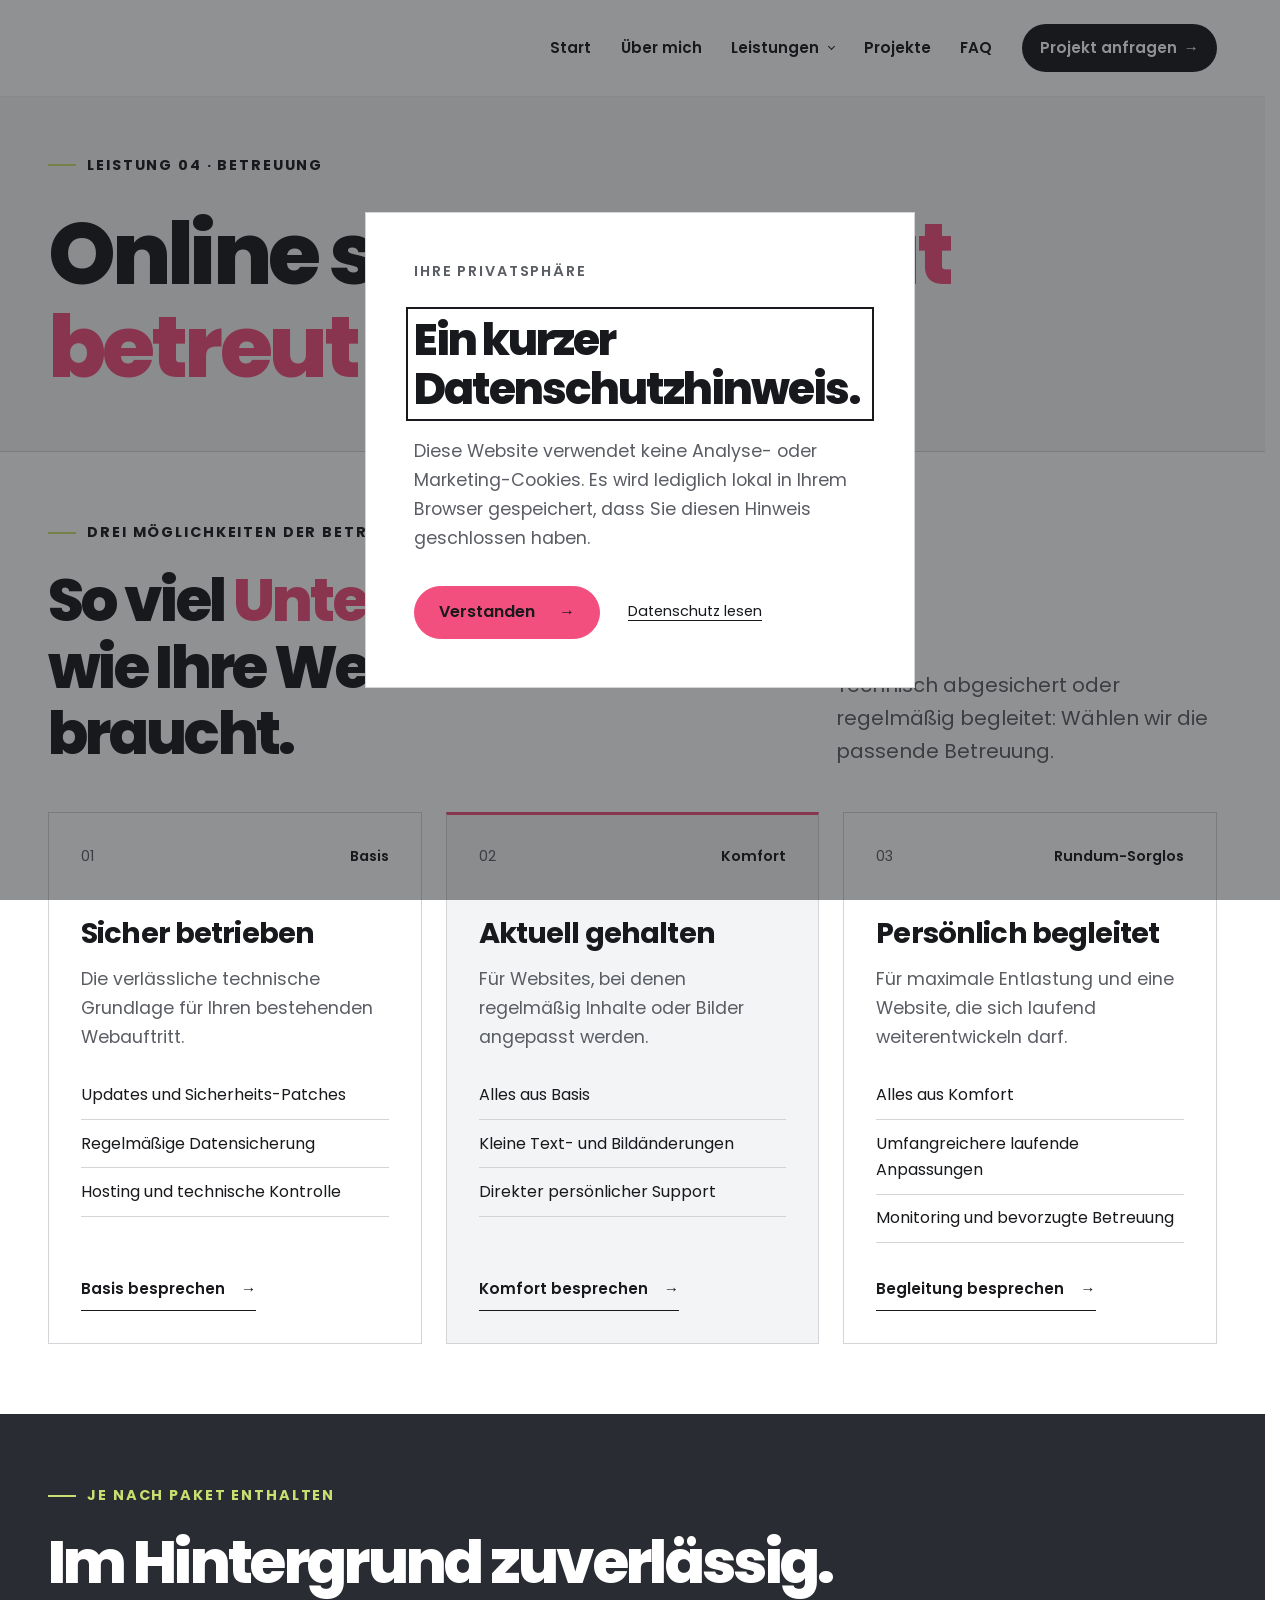
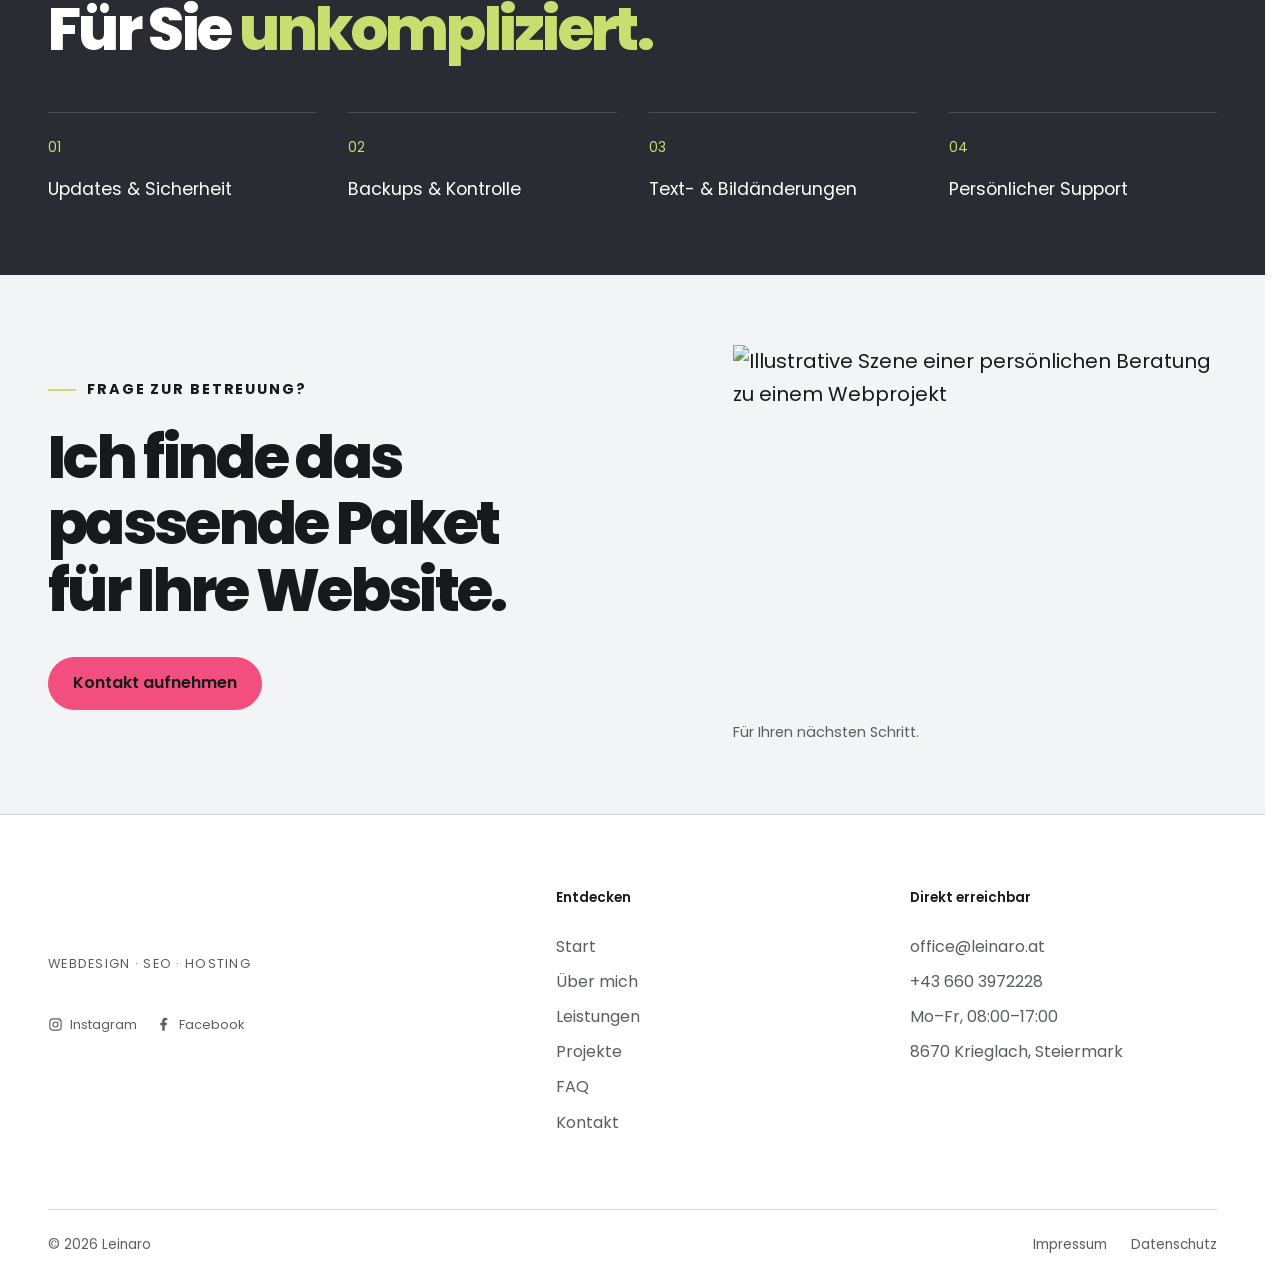
==== commit a6f3e258: "Neues Design" ====
--- a/betreuung.html
+++ b/betreuung.html
@@ -7,6 +7,7 @@
       name="description"
       content="Laufende Website-Betreuung mit Updates, Backups, Hosting und persönlichem Support von Leinaro."
     />
+    <link rel="preload" href="fonts/poppins-600.ttf" as="font" type="font/ttf" crossorigin />
     <link rel="stylesheet" href="css/style.css" />
     <script src="js/script.js" defer></script>
     <title>Website-Betreuung &amp; Wartung in der Steiermark | Leinaro</title>
@@ -17,26 +18,36 @@
     <a class="skip-link" href="#main">Zum Inhalt springen</a>
     <header class="site-header">
       <nav class="nav container" aria-label="Hauptnavigation">
-        <a class="brand" href="./"
+        <a class="brand" href="./" aria-label="Leinaro Startseite"
           ><span class="brand-mark"></span>Leinaro</a
-        ><button class="menu-toggle" type="button" aria-label="Menü öffnen" aria-expanded="false">
+        >
+        <button
+          class="menu-toggle"
+          type="button"
+          aria-label="Menü öffnen"
+          aria-expanded="false"
+          aria-controls="primary-menu"
+        >
           <span></span><span></span><span></span>
         </button>
-        <ul class="nav-links">
+        <ul class="nav-links" id="primary-menu">
           <li><a href="./">Start</a></li>
           <li><a href="ueber-uns.html">Über mich</a></li>
           <li class="has-submenu">
-            <button type="button">Leistungen</button>
+            <button class="active" type="button">Leistungen</button>
             <ul class="submenu">
+              <li><a href="leistungen.html">Alle Leistungen</a></li>
               <li><a href="webdesign.html">Webdesign</a></li>
               <li><a href="seo.html">SEO &amp; Sichtbarkeit</a></li>
-              <li><a href="domain-hosting.html">Domain & Hosting</a></li>
-              <li><a class="active" href="betreuung.html">Betreuung</a></li>
+              <li><a href="domain-hosting.html">Domain &amp; Hosting</a></li>
+              <li><a class="active" aria-current="page" href="betreuung.html">Betreuung</a></li>
             </ul>
           </li>
           <li><a href="referenzen.html">Projekte</a></li>
           <li><a href="faq.html">FAQ</a></li>
-          <li><a class="nav-cta" href="kontakt.html">Projekt anfragen</a></li>
+          <li>
+            <a class="nav-cta" href="kontakt.html">Projekt anfragen <span>→</span></a>
+          </li>
         </ul>
       </nav>
     </header>
@@ -52,11 +63,14 @@
           <div class="care-showcase__head reveal">
             <div>
               <p class="eyebrow">Drei Möglichkeiten der Betreuung</p>
-              <h2 class="care-title"><span class="care-title__line">So viel <span class="editorial-mark">Unterstützung,</span></span><span class="care-title__line">wie Ihre Website braucht.</span></h2>
+              <h2 class="care-title">
+                <span class="care-title__line"
+                  >So viel <span class="editorial-mark">Unterstützung,</span></span
+                ><span class="care-title__line">wie Ihre Website braucht.</span>
+              </h2>
             </div>
             <p>
-              Ob technische Absicherung, regelmäßige Anpassungen oder laufende Begleitung: Wir
-              wählen gemeinsam das Paket, das zu Ihrem Alltag passt.
+              Technisch abgesichert oder regelmäßig begleitet: Wählen wir die passende Betreuung.
             </p>
           </div>
           <div class="care-showcase__grid">
@@ -111,7 +125,12 @@
         <div class="container">
           <div class="care-included__intro reveal">
             <p class="eyebrow">Je nach Paket enthalten</p>
-            <h2 class="care-title"><span class="care-title__line">Im Hintergrund zuverlässig.</span><span class="care-title__line">Für Sie <span class="editorial-mark">unkompliziert.</span></span></h2>
+            <h2 class="care-title">
+              <span class="care-title__line">Im Hintergrund zuverlässig.</span
+              ><span class="care-title__line"
+                >Für Sie <span class="editorial-mark">unkompliziert.</span></span
+              >
+            </h2>
           </div>
           <ul class="care-included__list reveal delay-1">
             <li><span>01</span>Updates &amp; Sicherheit</li>
@@ -129,7 +148,14 @@
           </div>
           <a class="button button--primary" href="kontakt.html">Kontakt aufnehmen</a>
           <figure class="cta-panel__visual">
-            <img src="images/personal-consultation.png" width="1672" height="941" loading="lazy" decoding="async" alt="Illustrative Szene einer persönlichen Beratung zu einem Webprojekt" />
+            <img
+              src="images/personal-consultation.png"
+              width="1672"
+              height="941"
+              loading="lazy"
+              decoding="async"
+              alt="Illustrative Szene einer persönlichen Beratung zu einem Webprojekt"
+            />
             <figcaption>Für Ihren nächsten Schritt.</figcaption>
           </figure>
         </div>
@@ -140,21 +166,43 @@
         <div class="footer-unified__top">
           <div class="footer-unified__brand">
             <a class="brand footer-brand" href="./" aria-label="Leinaro Startseite"
-              ><span class="brand-mark"></span>Leinaro</a>
+              ><span class="brand-mark"></span>Leinaro</a
+            >
             <p class="muted">WEBDESIGN &middot; SEO &middot; HOSTING</p>
             <nav class="footer-social" aria-label="Social Media">
               <!-- Profil-URLs ergänzen, sobald Instagram und Facebook verfügbar sind. -->
-              <a class="footer-social__link" href="https://www.instagram.com/" target="_blank" rel="noopener noreferrer" aria-label="Instagram öffnen (neuer Tab)">
-                <svg viewBox="0 0 24 24" fill="none" stroke="currentColor" stroke-width="1.8" aria-hidden="true" focusable="false">
+              <a
+                class="footer-social__link"
+                href="https://www.instagram.com/"
+                target="_blank"
+                rel="noopener noreferrer"
+                aria-label="Instagram öffnen (neuer Tab)"
+              >
+                <svg
+                  viewBox="0 0 24 24"
+                  fill="none"
+                  stroke="currentColor"
+                  stroke-width="1.8"
+                  aria-hidden="true"
+                  focusable="false"
+                >
                   <rect x="3" y="3" width="18" height="18" rx="5" />
                   <circle cx="12" cy="12" r="4" />
                   <circle cx="17.5" cy="6.5" r="1" fill="currentColor" stroke="none" />
                 </svg>
                 <span>Instagram</span>
               </a>
-              <a class="footer-social__link" href="https://www.facebook.com/" target="_blank" rel="noopener noreferrer" aria-label="Facebook öffnen (neuer Tab)">
+              <a
+                class="footer-social__link"
+                href="https://www.facebook.com/"
+                target="_blank"
+                rel="noopener noreferrer"
+                aria-label="Facebook öffnen (neuer Tab)"
+              >
                 <svg viewBox="0 0 24 24" fill="currentColor" aria-hidden="true" focusable="false">
-                  <path d="M14 22v-9h3l.5-4H14V7c0-1.2.4-2 2-2h2V1.5A25 25 0 0 0 15 1c-3 0-5 1.8-5 5v3H7v4h3v9z" />
+                  <path
+                    d="M14 22v-9h3l.5-4H14V7c0-1.2.4-2 2-2h2V1.5A25 25 0 0 0 15 1c-3 0-5 1.8-5 5v3H7v4h3v9z"
+                  />
                 </svg>
                 <span>Facebook</span>
               </a>
@@ -183,7 +231,9 @@
         </div>
         <div class="footer-bottom">
           <span>© 2026 Leinaro</span>
-          <div><a href="impressum.html">Impressum</a><a href="datenschutz.html">Datenschutz</a></div>
+          <div>
+            <a href="impressum.html">Impressum</a><a href="datenschutz.html">Datenschutz</a>
+          </div>
         </div>
       </div>
     </footer>
--- a/css/style.css
+++ b/css/style.css
@@ -1,40 +1,102 @@
+@font-face {
+  font-family: 'Poppins';
+  font-style: normal;
+  font-weight: 400;
+  font-display: swap;
+  src: url('../fonts/poppins-400.ttf') format('truetype');
+}
+
+@font-face {
+  font-family: 'Poppins';
+  font-style: normal;
+  font-weight: 500;
+  font-display: swap;
+  src: url('../fonts/poppins-500.ttf') format('truetype');
+}
+
+@font-face {
+  font-family: 'Poppins';
+  font-style: normal;
+  font-weight: 600;
+  font-display: swap;
+  src: url('../fonts/poppins-600.ttf') format('truetype');
+}
+
+@font-face {
+  font-family: 'Poppins';
+  font-style: normal;
+  font-weight: 700;
+  font-display: swap;
+  src: url('../fonts/poppins-700.ttf') format('truetype');
+}
+
+@font-face {
+  font-family: 'Poppins';
+  font-style: normal;
+  font-weight: 800;
+  font-display: swap;
+  src: url('../fonts/poppins-800.ttf') format('truetype');
+}
+
+@font-face {
+  font-family: 'Poppins';
+  font-style: normal;
+  font-weight: 900;
+  font-display: swap;
+  src: url('../fonts/poppins-900.ttf') format('truetype');
+}
+
 /* === 1. VARIABLEN & RESET === */
+/* Leinaro: Pink als Hauptfarbe, Lime als Kontrast, neutrale Flächen als Basis. */
 :root {
-  --ink: #132b31;
-  --ink-soft: #37545a;
-  --paper: #f7f4ed;
-  --paper-dark: #e9e4d9;
-  --lime: #d9f565;
-  --lime-deep: #b8d943;
-  --coral: #ff765d;
-  --aqua: #aee2db;
-  --line: rgba(19, 43, 49, 0.16);
-  --white: #fffdf8;
-  --shadow: 0 22px 54px rgba(19, 43, 49, 0.13);
-  --radius: 1.5rem;
-  --display: 'Arial Narrow', 'Helvetica Neue', Arial, sans-serif;
-  --body: Arial, Helvetica, sans-serif;
-}
-* {
+  --pink: #f34f7e;
+  --lime: #c8df70;
+  --lime-deep: #c8df70;
+  --ink: #17191c;
+  --white: #ffffff;
+  --paper: #f3f4f6;
+  --ink-soft: #5a5d63;
+  --accent: #17191c;
+  --line: #d3d4d8;
+  --surface-medium: #f3f4f6;
+  --surface-dark: #292c32;
+  --body: 'Poppins', Arial, sans-serif;
+  --section-space: clamp(3.5rem, 5.5vw, 5.75rem);
+}
+*,
+*::before,
+*::after {
   box-sizing: border-box;
 }
 html {
+  scrollbar-gutter: stable;
   scroll-behavior: smooth;
+  scroll-padding-top: 7rem;
 }
 body {
   margin: 0;
-  color: var(--ink);
-  background: var(--paper);
+  background: var(--white);
+  color: var(--ink);
   font-family: var(--body);
-  font-size: 16px;
-  line-height: 1.55;
-}
-body.menu-open {
+  font-size: 20px;
+  line-height: 1.65;
+  -webkit-font-smoothing: antialiased;
+}
+body.menu-open,
+body.cookie-note-open {
   overflow: hidden;
 }
+img,
+svg {
+  display: block;
+  max-width: 100%;
+}
 img {
-  max-width: 100%;
-  display: block;
+  height: auto;
+}
+figure,
+blockquote {
+  margin: 0;
 }
 a {
   color: inherit;
@@ -42,7339 +104,3032 @@
 }
 button,
 input,
-textarea,
-select {
+select,
+textarea {
   font: inherit;
 }
 button {
   cursor: pointer;
 }
+button:disabled {
+  cursor: wait;
+  opacity: 0.55;
+}
+::selection {
+  background: var(--lime);
+  color: var(--ink);
+}
+[hidden],
+.honeypot {
+  display: none !important;
+}
+a:focus-visible,
+button:focus-visible,
+summary:focus-visible,
+[tabindex]:focus-visible {
+  outline: 2px solid var(--accent);
+  outline-offset: 6px;
+}
 .skip-link {
+  position: fixed;
+  z-index: 100;
+  top: -6rem;
+  left: 1rem;
+  padding: 0.8rem 1.2rem;
   background: var(--ink);
   color: var(--white);
-  left: 1rem;
-  padding: 0.7rem 1rem;
-  position: fixed;
-  top: -5rem;
-  z-index: 100;
 }
 .skip-link:focus {
   top: 1rem;
 }
-.container {
-  width: min(1180px, calc(100% - 3rem));
-  margin-inline: auto;
-}
-.section {
-  padding: 7rem 0;
-}
-.section--tight {
-  padding: 4.6rem 0;
-}
-.section--ink {
-  color: var(--white);
-  background: var(--ink);
-}
-.eyebrow {
-  align-items: center;
-  display: flex;
-  font-size: 0.74rem;
-  font-weight: 700;
-  gap: 0.65rem;
-  letter-spacing: 0.12em;
-  margin: 0 0 1rem;
-  text-transform: uppercase;
-}
-.eyebrow::before {
-  background: var(--coral);
-  border-radius: 100%;
-  content: '';
-  display: inline-block;
-  height: 0.62rem;
-  width: 0.62rem;
-}
-.section__head {
-  display: grid;
-  gap: 1rem;
-  grid-template-columns: minmax(0, 1.12fr) minmax(0, 0.7fr);
-  margin-bottom: 3.2rem;
-}
-.section__head p {
-  color: var(--ink-soft);
-  font-size: 1.05rem;
-  margin: 2.2rem 0 0;
-  max-width: 36rem;
-}
-.section--ink .section__head p,
-.section--ink .muted {
-  color: rgba(255, 255, 255, 0.72);
-}
+
+/* === 2. TYPOGRAFIE === */
 h1,
 h2,
 h3,
 h4 {
-  font-family: var(--display);
-  letter-spacing: -0.065em;
-  line-height: 0.94;
   margin: 0;
+  font-weight: 800;
+  line-height: 1.12;
+  letter-spacing: -0.045em;
+  overflow-wrap: break-word;
 }
 h1 {
-  font-size: clamp(3.7rem, 8.3vw, 8.4rem);
-  font-weight: 800;
-  max-width: 12ch;
+  font-size: clamp(3.2rem, 6.6vw, 6.25rem);
 }
 h2 {
-  font-size: clamp(2.5rem, 5vw, 5rem);
-  font-weight: 800;
-  max-width: 12ch;
+  font-size: clamp(2.6rem, 4.65vw, 4.5rem);
+  max-width: 24ch;
+  text-wrap: balance;
 }
 h3 {
-  font-size: clamp(1.6rem, 2.2vw, 2.25rem);
-  font-weight: 750;
+  font-size: clamp(1.6rem, 2.25vw, 2.2rem);
+  font-weight: 700;
+  letter-spacing: -0.03em;
 }
 p {
-  margin: 0 0 1rem;
-}
-.lead {
-  font-size: clamp(1.12rem, 1.65vw, 1.4rem);
-  line-height: 1.45;
-}
-.muted {
-  color: var(--ink-soft);
+  margin: 0 0 1.25rem;
+}
+p:last-child {
+  margin-bottom: 0;
+}
+em,
+.editorial-mark,
+.lime,
+.accent,
+.accent-text {
+  color: inherit;
+  font-family: inherit;
+  font-style: normal;
+}
+.editorial-mark,
+.page-hero .lime {
+  color: var(--pink);
+}
+.lead,
+.premium-lead {
+  color: #50545d;
+  font-size: clamp(1.25rem, 1.65vw, 1.5rem);
+  line-height: 1.65;
+}
+.muted,
+.image-note {
+  color: var(--ink-soft);
+}
+.image-note,
+figcaption {
+  font-size: 0.9rem;
+  line-height: 1.6;
+}
+figcaption {
+  padding-top: 0.8rem;
+  color: var(--ink-soft);
+}
+.eyebrow,
+.section-label,
+.hero-showcase__eyebrow,
+.hero-kicker,
+.cookie-banner__eyebrow {
+  display: flex;
+  align-items: center;
+  gap: 0.7rem;
+  margin: 0 0 1.5rem;
+  color: var(--ink-soft);
+  font-size: 0.9rem;
+  font-weight: 600;
+  line-height: 1.5;
+  letter-spacing: 0.13em;
+  text-transform: uppercase;
+}
+.eyebrow::before,
+.section-label::before {
+  width: 1.75rem;
+  height: 2px;
+  background: var(--lime);
+  content: '';
+  flex-shrink: 0;
 }
 .text-link {
-  border-bottom: 1px solid currentColor;
-  font-weight: 700;
-  padding-bottom: 0.13rem;
+  text-decoration: underline;
+  text-underline-offset: 0.25em;
 }
 .text-link:hover {
-  color: var(--coral);
-}
-
-/* === 2. TYPOGRAFIE === */
-.display-line {
-  display: block;
-}
-.accent {
-  color: var(--coral);
-}
-.lime {
-  color: var(--lime);
-}
-.numbers {
-  font-variant-numeric: tabular-nums;
+  color: var(--accent);
+}
+.text-arrow {
+  display: inline-flex;
+  align-items: center;
+  gap: 2rem;
+  min-height: 44px;
+  margin-top: 1rem;
+  padding: 0.5rem 0;
+  border-bottom: 1px solid var(--ink);
+  font-size: 1.1rem;
+  font-weight: 600;
+}
+.text-arrow span {
+  transition: transform 0.2s ease;
+}
+.text-arrow:hover span {
+  transform: translateX(4px);
 }
 
 /* === 3. LAYOUT === */
-.grid-2 {
+.container {
+  width: min(1280px, calc(100% - 6rem));
+  margin-inline: auto;
+}
+.section,
+.premium-intro,
+.statement-stage,
+.services-cinema,
+.closing-stage,
+.cta-band {
+  padding-block: var(--section-space);
+}
+.section--tight {
+  padding-block: 3.5rem;
+}
+.section-surface--white,
+.section-surface--aqua,
+.section-surface--rose {
+  background: var(--white);
+}
+.section-surface--cream,
+.section-surface--leaf {
+  background: var(--paper);
+}
+.grid-2,
+.premium-intro__grid,
+.image-narrative__grid,
+.photo-addon__grid,
+.statement-stage__layout,
+.contact-layout,
+.faq-sheet__layout {
   display: grid;
-  gap: 2rem;
   grid-template-columns: repeat(2, minmax(0, 1fr));
+  align-items: center;
+  gap: clamp(2.5rem, 6vw, 6rem);
 }
 .grid-3 {
   display: grid;
-  gap: 1.25rem;
   grid-template-columns: repeat(3, minmax(0, 1fr));
-}
-.grid-4 {
+  gap: 2rem;
+}
+.section__head,
+.services-cinema__head,
+.work-stage__head,
+.process-premium__top,
+.offer-showcase__head,
+.care-showcase__head,
+.project-gallery__intro,
+.services-overview__head {
   display: grid;
-  gap: 1.1rem;
-  grid-template-columns: repeat(4, minmax(0, 1fr));
-}
-.sr-only {
-  height: 1px;
-  margin: -1px;
-  overflow: hidden;
-  position: absolute;
-  width: 1px;
-  clip: rect(0, 0, 0, 0);
-}
-.pill {
-  border: 1px solid var(--line);
-  border-radius: 100vmax;
-  display: inline-block;
-  font-size: 0.75rem;
-  font-weight: 700;
-  letter-spacing: 0.06em;
-  padding: 0.42rem 0.72rem;
-  text-transform: uppercase;
+  grid-template-columns: minmax(0, 1.3fr) minmax(0, 0.7fr);
+  gap: 2rem 5rem;
+  align-items: end;
+  margin-bottom: 2.75rem;
+}
+.section__head > p,
+.care-showcase__head > p,
+.project-gallery__intro > p,
+.services-overview__head > p {
+  margin: 0;
+  color: var(--ink-soft);
+}
+.services-cinema__head > .section-label,
+.work-stage__head > .section-label,
+.process-premium__top > .section-label,
+.offer-showcase__head > .eyebrow {
+  grid-column: 1 / -1;
+  margin: 0;
+}
+.services-cinema__head h2 {
+  grid-column: 1 / -1;
+}
+.work-stage__head .text-arrow {
+  justify-self: end;
+}
+.process-premium__top > div,
+.offer-showcase__head > div {
+  grid-column: 1 / -1;
+  display: grid;
+  grid-template-columns: minmax(0, 1.3fr) minmax(0, 0.7fr);
+  align-items: end;
+  gap: 5rem;
+}
+.process-premium__intro,
+.offer-showcase__head > div > p {
+  margin: 0;
+  color: var(--ink-soft);
 }
 
 /* === 4. NAVIGATION === */
 .site-header {
-  background: rgba(247, 244, 237, 0.91);
-  border-bottom: 1px solid transparent;
-  left: 0;
   position: sticky;
   top: 0;
-  transition: 0.25s ease;
-  width: 100%;
-  z-index: 40;
-}
-.site-header.is-scrolled {
-  border-color: var(--line);
-  box-shadow: 0 6px 20px rgba(19, 43, 49, 0.05);
+  z-index: 30;
+  background: var(--white);
+  border-bottom: 1px solid #edf0e9;
+  transition: transform 0.25s ease;
+}
+.site-header.is-hidden {
+  transform: translateY(-100%);
+}
+.site-header:focus-within,
+body.menu-open .site-header {
+  transform: translateY(0);
 }
 .nav {
+  display: flex;
+  min-height: 96px;
   align-items: center;
-  display: flex;
-  height: 82px;
   justify-content: space-between;
+  gap: 2rem;
 }
 .brand {
-  align-items: center;
+  display: block;
+  width: 155px;
+  height: 38px;
+  flex-shrink: 0;
+  overflow: hidden;
   background: url('../images/leinaro-logo.svg') center / contain no-repeat;
-  display: inline-flex;
-  flex: 0 0 auto;
-  height: 3.15rem;
-  overflow: hidden;
-  text-indent: -9999px;
-  width: clamp(8.8rem, 12vw, 10.5rem);
+  font-size: 0;
 }
 .brand-mark {
   display: none;
 }
-.brand small {
-  display: none;
-}
-.nav-links {
-  align-items: center;
-  display: flex;
-  gap: clamp(0.9rem, 1.7vw, 1.8rem);
-  list-style: none;
+.nav-links,
+.submenu,
+.footer-links {
   margin: 0;
   padding: 0;
-}
-.nav-links > li {
+  list-style: none;
+}
+.nav-links {
+  display: flex;
+  align-items: center;
+  gap: clamp(1rem, 2.3vw, 2.25rem);
+}
+.nav-links > li > a,
+.has-submenu > button {
+  display: inline-flex;
+  align-items: center;
+  gap: 0.4rem;
+  min-height: 44px;
+  padding: 0.4rem 0;
+  border: 0;
+  background: transparent;
+  font-size: 0.95rem;
+  font-weight: 600;
+  color: var(--ink);
+  white-space: nowrap;
+}
+.nav-links > li > a:not(.nav-cta):hover,
+.has-submenu > button:hover,
+.nav-links > li > .active,
+.has-submenu > button.active {
+  color: var(--accent);
+}
+.has-submenu {
   position: relative;
 }
-.nav-links a,
-.nav-links button {
-  background: none;
-  border: 0;
-  color: var(--ink);
-  font-size: 0.88rem;
-  font-weight: 700;
-  padding: 0.5rem 0;
-}
-.nav-links a::after {
-  background: var(--coral);
-  bottom: 0.15rem;
+.has-submenu > button::after {
+  width: 5px;
+  height: 5px;
+  margin: -3px 0 0 0.25rem;
+  border-right: 1px solid currentColor;
+  border-bottom: 1px solid currentColor;
+  transform: rotate(45deg);
   content: '';
-  height: 2px;
-  left: 0;
-  position: absolute;
-  transform: scaleX(0);
-  transform-origin: left;
-  transition: transform 0.2s;
-  width: 100%;
-}
-.nav-links a:hover::after,
-.nav-links a.active::after {
-  transform: scaleX(1);
-}
-.has-submenu > button::after {
-  content: '+';
-  font-size: 1.08rem;
-  font-weight: 400;
-  margin-left: 0.28rem;
 }
 .submenu {
-  background: var(--white);
-  box-shadow: var(--shadow);
-  display: none;
-  left: -0.9rem;
-  list-style: none;
-  margin: 0;
-  min-width: 190px;
-  padding: 0.65rem 0.9rem;
   position: absolute;
   top: 100%;
-}
-.has-submenu:hover .submenu,
-.has-submenu:focus-within .submenu,
-.has-submenu.open .submenu {
+  left: -1.25rem;
+  width: 230px;
+  padding: 0.75rem;
+  border: 1px solid var(--line);
+  background: var(--white);
+  box-shadow: 0 12px 30px #17191c0a;
+  display: none;
+}
+.has-submenu.open > .submenu {
   display: block;
+}
+@media (hover: hover) {
+  .has-submenu:hover > .submenu {
+    display: block;
+  }
 }
 .submenu a {
   display: block;
-  padding: 0.45rem 0;
-  white-space: nowrap;
-}
-.nav-cta {
-  background: var(--ink) !important;
-  color: var(--white) !important;
-  padding: 0.66rem 1rem !important;
-}
-.nav-cta::after {
+  padding: 0.7rem 0.75rem;
+  font-size: 1rem;
+}
+.submenu a:hover,
+.submenu a.active {
+  background: var(--paper);
+  color: var(--accent);
+}
+.nav-links > li > a.nav-cta {
+  padding: 0.7rem 1.15rem;
+  background: var(--ink);
+  color: var(--white);
+  transition: background 0.2s ease;
+}
+.nav-links > li > a.nav-cta:hover {
+  background: var(--accent);
+}
+.menu-toggle {
   display: none;
-}
-.menu-toggle {
-  background: none;
+  width: 44px;
+  height: 44px;
   border: 0;
-  display: none;
-  height: 40px;
-  padding: 0;
-  width: 40px;
+  padding: 11px 7px;
+  background: transparent;
 }
 .menu-toggle span {
+  display: block;
+  height: 1px;
+  margin: 5px 0;
   background: var(--ink);
-  display: block;
-  height: 2px;
-  margin: 5px auto;
-  transition: 0.2s;
-  width: 23px;
+  transition: transform 0.2s ease;
 }
 
 /* === 5. BUTTONS === */
+.button {
+  display: inline-flex;
+  align-items: center;
+  justify-content: center;
+  gap: 1.5rem;
+  min-height: 48px;
+  padding: 0.85rem 1.5rem;
+  border: 1px solid var(--ink);
+  border-radius: 0;
+  background: var(--ink);
+  color: var(--white);
+  font-size: 1rem;
+  font-weight: 600;
+  line-height: 1.5;
+  transition:
+    color 0.2s ease,
+    background 0.2s ease,
+    border-color 0.2s ease;
+}
+.button:hover {
+  border-color: var(--accent);
+  background: var(--accent);
+}
+.button--lime {
+  background: var(--lime);
+  border-color: var(--lime);
+  color: var(--ink);
+}
+.button--lime:hover {
+  background: var(--lime-deep);
+  border-color: var(--lime-deep);
+}
+.button--secondary,
+.button--outline {
+  background: transparent;
+  color: var(--ink);
+}
 .button-row {
   display: flex;
   flex-wrap: wrap;
+  gap: 1rem;
+  margin-top: 2rem;
+}
+
+/* === 6. HERO === */
+.hero-showcase {
+  padding: clamp(3.25rem, 5vw, 5rem) 0;
+  border-bottom: 1px solid var(--line);
+}
+.hero-showcase__inner {
+  display: grid;
+  grid-template-columns: minmax(0, 0.85fr) minmax(0, 1.15fr);
+  gap: clamp(2rem, 5vw, 5rem);
+  align-items: center;
+}
+.hero-showcase__eyebrow {
+  display: block;
+  margin-bottom: 2rem;
+  line-height: 1.8;
+}
+.hero-showcase__eyebrow > span {
+  display: block;
+}
+.hero-showcase h1 {
+  font-size: clamp(3rem, 6.2vw, 7rem);
+  font-weight: 900;
+  letter-spacing: -0.05em;
+  line-height: 1.02;
+}
+.hero-showcase h1 > span,
+.hero-showcase h1 em {
+  display: block;
+}
+.hero-showcase__intro {
+  max-width: 33ch;
+  margin: 2rem 0 0;
+  color: var(--ink-soft);
+  font-size: 1.125rem;
+  line-height: 1.75;
+}
+.hero-showcase__actions {
+  display: flex;
+  flex-wrap: wrap;
+  align-items: center;
+  gap: 1rem 1.7rem;
+  margin-top: 2rem;
+}
+.hero-showcase__work-link {
+  min-height: 44px;
+  padding-block: 0.6rem;
+  font-size: 0.95rem;
+  border-bottom: 1px solid var(--line);
+}
+.hero-showcase__preview-wrap {
+  position: relative;
+  min-width: 0;
+  padding: 2rem 0 2rem 1.25rem;
+  isolation: isolate;
+}
+.hero-showcase__preview-wrap::before {
+  position: absolute;
+  z-index: -1;
+  inset: 0 -1.5rem 0 2.5rem;
+  background: var(--paper);
+  content: '';
+}
+.hero-preview {
+  overflow: hidden;
+  border: 1px solid #cfd1d6;
+  border-radius: 6px;
+  background: var(--white);
+  box-shadow: 0 16px 40px #1b24110a;
+}
+.hero-preview__chrome {
+  display: flex;
+  height: 33px;
+  align-items: center;
+  justify-content: space-between;
+  gap: 1rem;
+  padding: 0 0.9rem;
+  border-bottom: 1px solid #d9dbe0;
+  background: #f7f7f8;
+}
+.hero-preview__dots {
+  display: flex;
+  gap: 4px;
+}
+.hero-preview__dots i {
+  width: 5px;
+  height: 5px;
+  border-radius: 50%;
+  background: #c1c3c9;
+}
+.hero-preview__address {
+  color: #6c7078;
+  font-size: 0.55rem;
+  letter-spacing: 0.03em;
+}
+.hero-preview__menu {
+  font-size: 0.75rem;
+}
+.hero-preview__page {
+  padding: 0 1.5rem;
+  color: #2d3e2e;
+}
+.hero-preview__nav {
+  display: flex;
+  justify-content: space-between;
+  align-items: center;
+  gap: 1rem;
+  padding: 1rem 0;
+}
+.hero-preview__brand {
+  font-size: 1rem;
+  font-weight: 700;
+  letter-spacing: -0.05em;
+}
+.hero-preview__nav-items {
+  display: flex;
+  gap: 0.6rem;
+  font-size: 0.42rem;
+}
+.hero-preview__contact {
+  padding: 0.25rem 0.55rem;
+  background: #2d3e2e;
+  color: var(--white);
+  font-size: 0.45rem;
+}
+.hero-preview__body {
+  display: grid;
+  grid-template-columns: 0.9fr 1.1fr;
   gap: 0.75rem;
-  margin-top: 2rem;
-}
-.button {
-  align-items: center;
-  border: 1px solid var(--ink);
-  display: inline-flex;
-  font-size: 0.88rem;
-  font-weight: 700;
-  gap: 0.8rem;
-  justify-content: center;
-  min-height: 3.25rem;
-  padding: 0.72rem 1.05rem;
-  transition:
-    transform 0.2s,
-    background 0.2s,
-    color 0.2s;
-}
-.button::after {
-  content: '→';
-  font-size: 1.15rem;
-  font-weight: 400;
-}
-.button:hover {
-  transform: translateY(-3px);
-}
-.button--primary {
+}
+.hero-preview__copy {
+  padding: 1rem 0 1.6rem;
+}
+.hero-preview__eyebrow {
+  margin-bottom: 0.7rem;
+  font-size: 0.45rem;
+  font-weight: 600;
+  letter-spacing: 0.12em;
+  text-transform: uppercase;
+}
+.hero-preview__title {
+  margin-bottom: 0.8rem;
+  font-size: clamp(1.8rem, 3vw, 3rem);
+  font-weight: 500;
+  letter-spacing: -0.05em;
+  line-height: 1.04;
+}
+.hero-preview__description {
+  max-width: 24ch;
+  margin-bottom: 1rem;
+  font-size: 0.6rem;
+}
+.hero-preview__sample-link {
+  display: flex;
+  justify-content: space-between;
+  max-width: 9rem;
+  font-size: 0.55rem;
+}
+.hero-preview__image {
+  width: 100%;
+  height: 100%;
+  min-height: 230px;
+  object-fit: cover;
+}
+.hero-preview__caption {
+  padding: 0.7rem;
+  border-top: 1px solid #d9dbe0;
+  font-size: 0.58rem;
+  text-align: center;
+}
+.page-hero {
+  padding: clamp(3rem, 4.5vw, 4.5rem) 0;
+  border-bottom: 1px solid var(--line);
+  background: var(--paper);
+}
+.page-hero h1 {
+  max-width: 20ch;
+  font-size: clamp(3.25rem, 6.7vw, 7rem);
+  line-height: 1.08;
+  text-wrap: balance;
+}
+.page-hero .eyebrow {
+  margin-bottom: 2rem;
+}
+.thank-you {
+  min-height: 65vh;
+  padding-block: var(--section-space);
+  background: var(--paper);
+}
+.thank-you h1 > span {
+  display: block;
+}
+.hero-premium__intro {
+  max-width: 32rem;
+  margin-top: 2.5rem;
+}
+
+/* === 7. SECTIONS === */
+.premium-intro__visual .section-label {
+  margin-bottom: 1.2rem;
+}
+.premium-intro__visual img {
+  width: 100%;
+  aspect-ratio: 3 / 2;
+  object-fit: cover;
+}
+.premium-intro h2 {
+  margin-bottom: 1.75rem;
+}
+.statement-stage {
   background: var(--ink);
   color: var(--white);
 }
-.button--primary:hover {
-  background: var(--coral);
-  border-color: var(--coral);
-}
-.button--lime {
-  background: var(--lime);
-  border-color: var(--lime);
-  color: var(--ink);
-}
-.button--lime:hover {
-  background: var(--white);
-}
-.button--plain {
-  background: transparent;
-}
-
-/* === 6. HERO === */
-.hero {
-  min-height: min(785px, calc(100vh - 82px));
+.statement-stage h2 {
+  font-weight: 800;
+}
+.statement-stage h2 > span {
+  color: var(--lime);
+}
+.statement-stage .section-label {
+  color: #b9beb6;
+}
+.statement-stage__facts > p {
+  color: #c6cac2;
+  font-size: 1.4rem;
+}
+.statement-stage__facts ul {
+  margin: 2rem 0 0;
+  padding: 0;
+  list-style: none;
+}
+.statement-stage__facts li {
+  display: flex;
+  align-items: center;
+  gap: 1.5rem;
+  padding: 1.1rem 0;
+  border-top: 1px solid #ffffff29;
+  font-size: 1.1rem;
+}
+.statement-stage__facts li > span {
+  color: var(--lime);
+  font-size: 0.8rem;
+}
+.image-narrative__grid {
+  grid-template-columns: minmax(0, 0.85fr) minmax(0, 1fr);
+}
+.image-narrative__image {
+  min-width: 0;
+}
+.image-narrative__image > p {
+  margin-top: 1rem;
+  font-size: 1rem;
+  font-weight: 600;
+}
+.image-narrative__image > p > span {
+  color: var(--ink-soft);
+  font-size: 0.9rem;
+  font-weight: 400;
+}
+.image-narrative__copy h2 {
+  margin-bottom: 1.5rem;
+}
+.image-narrative__copy .button {
+  margin-top: 1rem;
+}
+.services-cinema__grid {
+  display: grid;
+  grid-template-columns: repeat(4, minmax(0, 1fr));
+  gap: 1.75rem;
+}
+.cinema-card {
+  display: flex;
+  flex-direction: column;
+  align-items: start;
+}
+.cinema-card__media {
+  display: block;
+  width: 100%;
+  margin-bottom: 1.6rem;
   overflow: hidden;
-  padding: clamp(4rem, 9vw, 8rem) 0 4rem;
-  position: relative;
-}
-.hero::before {
-  border: 1px solid rgba(19, 43, 49, 0.12);
-  border-radius: 50%;
-  content: '';
-  height: 58vw;
-  min-height: 540px;
-  min-width: 540px;
-  position: absolute;
-  right: -23vw;
-  top: -18vw;
-  width: 58vw;
-}
-.hero::after {
-  background: var(--aqua);
-  border-radius: 50%;
-  content: '';
-  filter: blur(1px);
-  height: 13vw;
-  min-height: 150px;
-  min-width: 150px;
-  position: absolute;
-  right: 8%;
-  top: 14%;
-  width: 13vw;
-}
-.hero__inner {
+}
+.cinema-card__media img {
+  width: 100%;
+  aspect-ratio: 4 / 3;
+  object-fit: cover;
+  transition: transform 0.4s ease;
+}
+.cinema-card:hover .cinema-card__media img {
+  transform: scale(1.035);
+}
+.cinema-card__index {
+  margin-bottom: 0.65rem;
+  color: var(--ink-soft);
+  font-size: 0.8rem;
+  letter-spacing: 0.1em;
+}
+.cinema-card h3 {
+  font-size: 1.75rem;
+  font-weight: 700;
+  margin-bottom: 0.9rem;
+}
+.cinema-card > p {
+  color: var(--ink-soft);
+  font-size: 1.1rem;
+  line-height: 1.7;
+}
+.cinema-card__action {
+  display: flex;
+  justify-content: space-between;
+  align-items: center;
+  width: 100%;
+  margin-top: auto;
+  padding-block: 1rem;
+  border-bottom: 1px solid var(--line);
+  font-size: 0.9rem;
+  font-weight: 600;
+}
+.cinema-card__action b {
+  color: var(--accent);
+  font-size: 1.4rem;
+  font-weight: 400;
+}
+.work-mosaic {
   display: grid;
+  grid-template-columns: minmax(0, 1.2fr) minmax(0, 1fr);
   gap: 2rem;
-  grid-template-columns: minmax(0, 1.14fr) minmax(340px, 0.86fr);
-  position: relative;
-  z-index: 1;
-}
-.hero__copy {
-  align-self: center;
-  padding-bottom: 2rem;
-}
-.hero__copy .lead {
-  margin-top: 1.5rem;
-  max-width: 35rem;
-}
-.hero__visual {
-  align-self: center;
-  min-height: 460px;
-  position: relative;
-}
-.hero-orbit {
-  border: 1px solid var(--ink);
-  border-radius: 50%;
-  height: min(31vw, 420px);
-  min-height: 350px;
-  min-width: 350px;
-  position: absolute;
-  right: 4%;
-  top: 2rem;
-  width: min(31vw, 420px);
-}
-.hero-orbit::before,
-.hero-orbit::after {
-  border: 1px solid var(--ink);
-  border-radius: inherit;
-  content: '';
-  inset: 11%;
-  position: absolute;
-}
-.hero-orbit::after {
-  inset: 28%;
-}
-.hero-screen {
-  background: var(--ink);
-  box-shadow: var(--shadow);
-  color: var(--white);
-  left: 0;
-  min-height: 270px;
-  padding: 1.3rem;
-  position: absolute;
-  top: 5.7rem;
-  transform: rotate(-5deg);
-  width: min(83%, 370px);
-}
-.screen-bar {
+  align-items: start;
+}
+.mosaic-tile {
+  display: block;
+  min-width: 0;
+}
+.mosaic-tile--secondary {
+  margin-top: 2.5rem;
+}
+.mosaic-tile > img,
+.mosaic-tile > .image-placeholder {
+  width: 100%;
+  aspect-ratio: 3 / 2;
+  object-fit: cover;
+}
+.mosaic-tile > div:not(.image-placeholder) {
+  padding: 1.5rem 0;
+  border-bottom: 1px solid var(--line);
+}
+.mosaic-tile > div > p {
+  color: var(--ink-soft);
+  font-size: 0.9rem;
+  margin-bottom: 0.65rem;
+}
+.mosaic-tile h3 {
+  margin-bottom: 1rem;
+  font-size: clamp(1.9rem, 2.75vw, 2.75rem);
+}
+.mosaic-tile h3 br {
+  display: none;
+}
+.mosaic-tile > div > span {
+  font-size: 0.9rem;
+}
+.mosaic-tile:hover h3 {
+  color: var(--accent);
+}
+.process-premium {
+  background: var(--paper);
+}
+.process-premium__personal {
+  display: grid;
+  grid-template-columns: minmax(0, 1.2fr) minmax(0, 1fr);
   align-items: center;
-  display: flex;
-  gap: 0.35rem;
-  margin-bottom: 3.2rem;
-}
-.screen-bar i {
-  background: var(--coral);
-  border-radius: 50%;
+  gap: 4rem;
+  margin-bottom: 2.75rem;
+}
+.process-premium__personal img {
+  width: 100%;
+  aspect-ratio: 16 / 9;
+  object-fit: cover;
+}
+.process-premium__personal h3 {
+  max-width: 20ch;
+  margin-bottom: 1rem;
+  font-size: 2.1rem;
+}
+.process-premium__personal > div > p:last-child {
+  color: var(--ink-soft);
+}
+.process-premium__rail {
+  display: grid;
+  grid-template-columns: repeat(5, minmax(0, 1fr));
+  gap: 1.5rem;
+  margin: 0;
+  padding: 0;
+  list-style: none;
+}
+.process-premium__rail > li {
+  min-width: 0;
+  padding-top: 1.5rem;
+  border-top: 1px solid #c2c5cd;
+}
+.process-premium__rail > li > span {
   display: block;
-  height: 0.42rem;
-  width: 0.42rem;
-}
-.screen-bar i:nth-child(2) {
-  background: var(--lime);
-}
-.screen-bar i:nth-child(3) {
-  background: var(--aqua);
-}
-.screen-copy {
-  font-family: var(--display);
-  font-size: clamp(2rem, 3.4vw, 3.6rem);
-  font-weight: 800;
-  letter-spacing: -0.08em;
-  line-height: 0.86;
-  max-width: 7ch;
-}
-.screen-copy em {
-  color: var(--lime);
-  font-style: normal;
-}
-.screen-dots {
-  bottom: 1.3rem;
-  display: flex;
-  gap: 0.35rem;
-  left: 1.3rem;
-  position: absolute;
-}
-.screen-dots span {
-  background: var(--white);
-  height: 0.5rem;
-  opacity: 0.5;
-  width: 1.6rem;
-}
-.screen-dots span:first-child {
-  background: var(--coral);
-  opacity: 1;
-}
-.hero-badge {
-  background: var(--coral);
-  bottom: 1rem;
-  color: var(--ink);
-  font-size: 0.82rem;
-  font-weight: 700;
-  padding: 1rem;
-  position: absolute;
-  right: 0;
-  transform: rotate(8deg);
-  width: 145px;
-}
-.hero-badge strong {
-  display: block;
-  font-family: var(--display);
-  font-size: 2.6rem;
-  letter-spacing: -0.09em;
-  line-height: 0.8;
-  margin-bottom: 0.38rem;
-}
-.hero-scroll {
+  margin-bottom: 1.5rem;
+  color: var(--accent);
+  font-size: 0.9rem;
+}
+.process-premium__rail h3 {
+  min-height: 2.5em;
+  margin-bottom: 0.7rem;
+  font-size: 1.3rem;
+  line-height: 1.3;
+}
+.process-premium__rail p {
+  font-size: 1rem;
+  color: var(--ink-soft);
+}
+.faq-premium__head {
+  margin-bottom: 3rem;
+}
+.faq-premium__more {
+  margin-top: 2rem;
+}
+.closing-stage {
+  display: grid;
+  grid-template-columns: repeat(2, minmax(0, 1fr));
   align-items: center;
-  bottom: 1.2rem;
-  display: flex;
-  font-size: 0.7rem;
-  font-weight: 700;
-  gap: 0.6rem;
-  left: max(1.5rem, calc((100% - 1180px) / 2));
-  letter-spacing: 0.1em;
-  position: absolute;
-  text-transform: uppercase;
-  z-index: 2;
-}
-.hero-scroll span {
-  background: var(--ink);
-  display: inline-block;
-  height: 1px;
-  width: 2.8rem;
-}
-.page-hero {
+  gap: clamp(2.5rem, 5vw, 5rem);
+  padding-inline: max(3rem, calc((100% - 1280px) / 2));
   background: var(--ink);
   color: var(--white);
-  overflow: hidden;
-  padding: clamp(4.2rem, 8vw, 7.5rem) 0;
+}
+.closing-stage__content {
+  width: 100%;
+  margin: 0;
+  grid-column: 1;
+  grid-row: 1;
+}
+.closing-stage__image {
+  grid-column: 2;
+  grid-row: 1;
+}
+.closing-stage__image img {
+  width: 100%;
+  aspect-ratio: 4 / 3;
+  object-fit: cover;
+}
+.closing-stage .section-label {
+  color: #bbc1b6;
+}
+.closing-stage h2 {
+  margin-bottom: 2rem;
+}
+.closing-stage h2 > span {
+  color: var(--lime);
+}
+.services-overview__head {
+  padding-bottom: 2.5rem;
+  border-bottom: 1px solid var(--line);
+}
+.service-editorial {
+  display: grid;
+  grid-template-columns: repeat(2, minmax(0, 1fr));
+  align-items: center;
+  gap: clamp(2rem, 6vw, 6rem);
+  padding-block: 3rem;
+  border-bottom: 1px solid var(--line);
+}
+.service-editorial:first-of-type {
+  padding-top: 0;
+}
+.service-editorial:last-child {
+  padding-bottom: 0;
+  border: 0;
+}
+.service-editorial--reverse .service-editorial__image {
+  order: 2;
+}
+.service-editorial__image {
   position: relative;
 }
-.page-hero::after {
-  background: var(--lime);
-  border-radius: 50%;
+.service-editorial__image img {
+  width: 100%;
+  aspect-ratio: 4 / 3;
+  object-fit: cover;
+}
+.service-editorial__image > span {
+  position: absolute;
+  top: 1rem;
+  left: 1rem;
+  display: grid;
+  place-items: center;
+  width: 2.5rem;
+  height: 2.5rem;
+  background: var(--white);
+  font-size: 0.9rem;
+}
+.service-editorial__copy h2 {
+  margin-bottom: 1.5rem;
+  font-size: clamp(2.5rem, 4vw, 3.75rem);
+}
+.service-editorial__copy > p:not(.section-label) {
+  color: var(--ink-soft);
+}
+.service-editorial__list,
+.check-list {
+  margin: 1.75rem 0;
+  padding: 0;
+  list-style: none;
+}
+.service-editorial__list li,
+.check-list li {
+  position: relative;
+  padding: 0.7rem 0 0.7rem 1.5rem;
+  border-bottom: 1px solid var(--line);
+  font-size: 1.1rem;
+}
+.service-editorial__list li::before,
+.check-list li::before {
+  position: absolute;
+  top: 1.25rem;
+  left: 0;
+  width: 7px;
+  height: 2px;
+  background: var(--accent);
   content: '';
-  height: 38vw;
-  max-height: 500px;
-  max-width: 500px;
-  position: absolute;
-  right: -10vw;
-  top: -18vw;
-  width: 38vw;
-}
-.page-hero .container {
-  position: relative;
-  z-index: 1;
-}
-.page-hero h1 {
-  max-width: 11ch;
-}
-.page-hero .lead {
-  color: rgba(255, 255, 255, 0.78);
-  margin: 1.5rem 0 0;
-  max-width: 42rem;
-}
-.page-hero .eyebrow::before {
-  background: var(--lime);
+}
+.photo-addon__visual img,
+.seo-story__image img {
+  width: 100%;
+  aspect-ratio: 4 / 3;
+  object-fit: cover;
+}
+.photo-addon__copy h2 {
+  margin-bottom: 1.5rem;
+}
+.photo-addon__copy .image-note {
+  margin-top: 1.5rem;
+}
+.quote-feature {
+  background: var(--paper);
+}
+.quote-feature__copy {
+  max-width: 960px;
+  margin-inline: auto;
+}
+.quote-feature__symbol {
+  display: block;
+  height: 3.5rem;
+  color: var(--accent);
+  font-size: 5rem;
+  line-height: 1;
+}
+.quote-feature blockquote {
+  margin: 1rem 0 2rem;
+  font-size: clamp(2rem, 4.3vw, 4.1rem);
+  letter-spacing: -0.045em;
+  line-height: 1.25;
+}
+.quote-feature .accent {
+  color: var(--accent);
+}
+.cta-band {
+  background: var(--paper);
+}
+.cta-panel {
+  display: grid;
+  grid-template-columns: minmax(0, 1fr) minmax(0, 0.8fr);
+  gap: 2rem 5rem;
+  align-items: center;
+}
+.cta-panel__copy {
+  grid-column: 1;
+  align-self: end;
+}
+.cta-panel__copy > p:last-child:not(.eyebrow) {
+  margin-top: 1.5rem;
+  color: var(--ink-soft);
+}
+.cta-panel > .button {
+  grid-column: 1;
+  justify-self: start;
+  align-self: start;
+}
+.cta-panel__visual {
+  grid-column: 2;
+  grid-row: 1 / 3;
+}
+.cta-panel__visual img {
+  width: 100%;
+  aspect-ratio: 4 / 3;
+  object-fit: cover;
+}
+.cta-panel__visual img[src*='christoph_foto'] {
+  object-position: center 30%;
 }
 
-/* === 7. SECTIONS === */
-.intro {
+/* === 8. KOMPONENTEN (Cards, Team, FAQ etc.) === */
+.image-placeholder {
+  display: flex;
+  width: 100%;
+  min-width: 0;
+  min-height: 230px;
+  flex-direction: column;
+  justify-content: center;
+  align-items: start;
+  gap: 0.8rem;
+  padding: clamp(1.5rem, 4vw, 3rem);
+  border: 1px solid #cfd1d6;
+  background: #e7e8eb;
+  color: var(--ink);
+}
+.image-placeholder > * {
+  min-width: 0;
+  max-width: 100%;
+  overflow-wrap: break-word;
+}
+.image-placeholder__label {
+  color: var(--ink-soft);
+  font-size: 0.8rem;
+  letter-spacing: 0.14em;
+  text-transform: uppercase;
+}
+.image-placeholder__icon {
+  width: 36px;
+  height: 30px;
+  margin-bottom: 1rem;
+  color: #858f7b;
+}
+.image-placeholder strong {
+  font-size: clamp(1.3rem, 2.3vw, 2rem);
+  font-weight: 500;
+  letter-spacing: -0.04em;
+  line-height: 1.2;
+}
+.image-placeholder p {
+  max-width: 34ch;
+  margin: 0;
+  color: var(--ink-soft);
+  font-size: 1rem;
+}
+.image-placeholder--portrait {
+  aspect-ratio: 4 / 5;
+}
+.image-placeholder--project {
+  aspect-ratio: 3 / 2;
+}
+.offer-showcase__grid,
+.seo-offer-grid {
   display: grid;
-  gap: 3rem;
-  grid-template-columns: 0.86fr 1.14fr;
-}
-.intro__aside {
-  border-top: 2px solid var(--ink);
-  padding-top: 1rem;
-}
-.intro__aside p {
-  font-size: 0.92rem;
-  max-width: 19rem;
-}
-.intro__body {
-  font-size: clamp(1.35rem, 2.25vw, 2.1rem);
-  line-height: 1.24;
-  max-width: 29ch;
-}
-.intro__body strong {
-  color: var(--coral);
-}
-.marquee {
-  background: var(--lime);
-  overflow: hidden;
-  padding: 1rem 0;
-  white-space: nowrap;
-}
-.marquee__track {
-  animation: marquee 22s linear infinite;
+  grid-template-columns: repeat(3, minmax(0, 1fr));
+  gap: 2.5rem 2rem;
+}
+.seo-offer-grid {
+  grid-template-columns: repeat(2, minmax(0, 1fr));
+}
+.offer-card {
+  padding: 1.5rem 0 0;
+  border-top: 1px solid #c2c5cd;
+}
+.offer-card > span {
+  display: block;
+  margin-bottom: 2rem;
+  color: var(--accent);
+  font-size: 0.85rem;
+}
+.offer-card h3 {
+  margin-bottom: 1rem;
+  font-size: 1.75rem;
+}
+.offer-card p {
+  max-width: 38ch;
+  color: var(--ink-soft);
+  font-size: 1.125rem;
+}
+.process {
+  display: grid;
+  grid-template-columns: repeat(4, minmax(0, 1fr));
+  gap: 2rem;
+  counter-reset: process;
+}
+.process-step {
+  padding-top: 1.5rem;
+  border-top: 1px solid var(--line);
+  counter-increment: process;
+}
+.process-step::before {
+  display: block;
+  margin-bottom: 2rem;
+  color: var(--accent);
+  font-size: 0.85rem;
+  content: '0' counter(process);
+}
+.process-step h3 {
+  margin-bottom: 1rem;
+}
+.process-step p {
+  color: var(--ink-soft);
+  font-size: 1.05rem;
+}
+.service-card {
+  padding: 2rem 0 0;
+  border-top: 1px solid var(--line);
+}
+.service-card__number {
+  display: block;
+  margin-bottom: 2rem;
+  color: var(--accent);
+  font-size: 0.9rem;
+  letter-spacing: 0.06em;
+}
+.service-card h3 {
+  margin-bottom: 1rem;
+}
+.service-card p {
+  color: var(--ink-soft);
+  font-size: 1.125rem;
+}
+.service-card__arrow {
   display: inline-block;
-  font-family: var(--display);
-  font-size: clamp(1.5rem, 3vw, 2.8rem);
-  font-weight: 800;
-  letter-spacing: -0.06em;
-}
-.marquee__track span {
-  padding-right: 1.3rem;
-}
-.marquee__track b {
-  color: var(--coral);
-  padding-right: 1.3rem;
-}
-.service-card {
-  background: var(--white);
+  color: var(--accent);
+}
+.care-showcase__grid {
+  display: grid;
+  grid-template-columns: repeat(3, minmax(0, 1fr));
+  gap: 1.5rem;
+}
+.care-card {
   display: flex;
   flex-direction: column;
-  min-height: 350px;
-  padding: 1.6rem;
-  position: relative;
-  transition:
-    transform 0.25s,
-    box-shadow 0.25s;
-}
-.service-card:hover {
-  box-shadow: var(--shadow);
-  transform: translateY(-7px);
-}
-.service-card__number {
-  color: var(--coral);
-  font-size: 0.78rem;
-  font-weight: 700;
-  letter-spacing: 0.1em;
-}
-.service-card h3 {
-  margin: auto 0 1rem;
-  max-width: 8ch;
-}
-.service-card p {
-  color: var(--ink-soft);
-  font-size: 0.93rem;
-}
-.service-card__arrow {
+  padding: 2rem;
+  border: 1px solid var(--line);
+}
+.care-card--featured {
+  border-top: 3px solid var(--lime);
+  padding-top: calc(2rem - 2px);
+  background: var(--paper);
+}
+.care-card__top {
+  display: flex;
+  justify-content: space-between;
   align-items: center;
-  border: 1px solid var(--ink);
-  border-radius: 50%;
-  display: flex;
-  font-size: 1.35rem;
-  height: 2.8rem;
-  justify-content: center;
+  margin-bottom: 3rem;
+  font-size: 0.9rem;
+}
+.care-card__top > span {
+  color: var(--ink-soft);
+}
+.care-card__top p {
+  margin: 0;
+  font-weight: 600;
+}
+.care-card h3 {
+  margin-bottom: 1rem;
+}
+.care-card > p {
+  color: var(--ink-soft);
+  font-size: 1.1rem;
+}
+.care-card ul {
+  margin: 0 0 1.5rem;
+  padding: 0;
+  list-style: none;
+  font-size: 1rem;
+}
+.care-card li {
+  padding: 0.65rem 0;
+  border-bottom: 1px solid var(--line);
+}
+.care-card > .text-arrow {
+  align-self: start;
   margin-top: auto;
-  width: 2.8rem;
-}
-.service-card--lime {
-  background: var(--lime);
-}
-.service-card--aqua {
-  background: var(--aqua);
-}
-.service-card--coral {
-  background: var(--coral);
+  font-size: 0.95rem;
+  gap: 1rem;
+}
+.care-title__line {
+  display: block;
+}
+.care-included {
+  background: var(--ink);
+  color: var(--white);
+}
+.care-included .eyebrow {
+  color: #b9beb6;
+}
+.care-included .editorial-mark {
+  color: var(--lime);
+}
+.care-included__list {
+  display: grid;
+  grid-template-columns: repeat(4, minmax(0, 1fr));
+  gap: 2rem;
+  margin: 3rem 0 0;
+  padding: 0;
+  list-style: none;
+}
+.care-included__list li {
+  padding-top: 1.5rem;
+  border-top: 1px solid #ffffff29;
+  font-size: 1.1rem;
+}
+.care-included__list span {
+  display: block;
+  margin-bottom: 1rem;
+  color: var(--lime);
+  font-size: 0.85rem;
+}
+.about-story {
+  align-items: start;
+}
+.team-card__portrait {
+  width: 100%;
+  aspect-ratio: 1;
+  object-fit: cover;
+  object-position: center 25%;
+}
+.team-card__name {
+  margin: 1.5rem 0 0.5rem;
+  font-size: 1.6rem;
+}
+.team-card__title {
+  display: block;
+  margin-bottom: 0.4rem;
+  color: var(--ink-soft);
+  font-size: 0.85rem;
+  font-weight: 400;
+  letter-spacing: 0;
+}
+.team-card > .muted {
+  font-size: 1rem;
+}
+.about-story__chapters {
+  margin-top: 2rem;
+}
+.about-story__chapter {
+  display: grid;
+  grid-template-columns: 1.5rem minmax(0, 1fr);
+  gap: 1.2rem;
+  padding: 1.5rem 0;
+  border-bottom: 1px solid var(--line);
+}
+.about-story__number {
+  color: var(--accent);
+  font-size: 0.85rem;
+}
+.about-story__chapter h3 {
+  margin-bottom: 0.5rem;
+  font-size: 1.45rem;
+}
+.about-story__chapter p {
+  color: var(--ink-soft);
+  font-size: 1.1rem;
 }
 .feature-list {
-  border-top: 1px solid rgba(255, 255, 255, 0.3);
-  list-style: none;
   margin: 0;
   padding: 0;
-}
-.feature-list li {
+  list-style: none;
+}
+.feature-list > li {
+  display: grid;
+  grid-template-columns: 5rem minmax(0, 1fr);
+  gap: 2rem;
+  padding: 2rem 0;
+  border-top: 1px solid var(--line);
+}
+.feature-list > li > span {
+  color: var(--accent);
+  font-size: 0.9rem;
+}
+.feature-list h3 {
+  margin-bottom: 0.75rem;
+}
+.feature-list p {
+  max-width: 70ch;
+  color: var(--ink-soft);
+}
+.project-reveals {
+  display: grid;
+  grid-template-columns: repeat(2, minmax(0, 1fr));
+  gap: 3rem;
   align-items: start;
-  border-bottom: 1px solid rgba(255, 255, 255, 0.3);
+}
+.project-reveal > img {
+  width: 100%;
+  aspect-ratio: 3 / 2;
+  object-fit: cover;
+}
+.project-reveal--compact {
+  margin-top: 2.5rem;
+}
+.project-reveal__info {
+  padding: 1.5rem 0 0;
+}
+.project-reveal__info > p {
+  margin-bottom: 0.5rem;
+  font-size: 1.4rem;
+  font-weight: 600;
+}
+.project-reveal__info h3 {
+  margin-bottom: 1rem;
+  color: var(--ink-soft);
+  font-size: 1rem;
+  font-weight: 400;
+  letter-spacing: 0;
+}
+.project-reveal__info > div {
+  display: inline;
+}
+.project-reveal__info a {
+  display: inline-flex;
+  min-height: 44px;
+  align-items: center;
+  gap: 1rem;
+  margin-right: 1.3rem;
+  border-bottom: 1px solid var(--line);
+  font-size: 0.9rem;
+}
+.project-reveal__info a:hover {
+  color: var(--accent);
+}
+.case-hero img {
+  width: 100%;
+  max-height: 650px;
+  object-fit: cover;
+}
+.case-hero .image-placeholder {
+  min-height: 420px;
+  max-height: 620px;
+}
+.case-facts {
   display: grid;
-  gap: 1rem;
-  grid-template-columns: 2.2rem minmax(0, 1fr);
-  padding: 1.7rem 0;
-}
-.feature-list span {
-  color: var(--lime);
-  font-size: 0.78rem;
-  font-weight: 700;
-}
-.feature-list h3 {
-  margin-bottom: 0.45rem;
-}
-.feature-list p {
-  color: rgba(255, 255, 255, 0.72);
-  margin: 0;
-  max-width: 48rem;
-}
-.process {
-  counter-reset: process;
-}
-.process-step {
+  grid-template-columns: repeat(3, minmax(0, 1fr));
+  gap: 2rem;
+  margin-top: 2rem;
+  padding-block: 1.5rem;
   border-top: 1px solid var(--line);
+  border-bottom: 1px solid var(--line);
+}
+.case-fact span,
+.case-fact strong {
+  display: block;
+}
+.case-fact span {
+  margin-bottom: 0.5rem;
+  color: var(--ink-soft);
+  font-size: 0.85rem;
+}
+.case-fact strong {
+  font-size: 1.125rem;
+  font-weight: 500;
+}
+.case-facts + .image-note {
+  margin-top: 1rem;
+}
+.faq-item {
+  border-top: 1px solid var(--line);
+}
+.faq-item:last-child {
+  border-bottom: 1px solid var(--line);
+}
+.faq-item summary {
+  position: relative;
+  padding: 1.65rem 3rem 1.65rem 0;
+  cursor: pointer;
+  list-style: none;
+  font-size: clamp(1rem, 1.55vw, 1.3rem);
+  font-weight: 500;
+  line-height: 1.45;
+  letter-spacing: -0.02em;
+}
+.faq-item summary::-webkit-details-marker,
+.mobile-disclosure summary::-webkit-details-marker {
+  display: none;
+}
+.faq-item summary::after,
+.mobile-disclosure summary::after {
+  position: absolute;
+  top: 50%;
+  right: 0.3rem;
+  transform: translateY(-50%);
+  color: var(--accent);
+  content: '+';
+  font-size: 1.7rem;
+  font-weight: 400;
+}
+.faq-item[open] summary::after,
+.mobile-disclosure[open] summary::after {
+  content: '−';
+}
+.faq-item > p {
+  max-width: 78ch;
+  margin-bottom: 1.75rem;
+  padding-right: 3rem;
+  color: var(--ink-soft);
+  font-size: 1.125rem;
+}
+.faq-sheet__layout {
+  grid-template-columns: minmax(0, 0.75fr) minmax(0, 1.25fr);
+  align-items: start;
+}
+.faq-sheet__photo img {
+  width: 100%;
+  aspect-ratio: 4 / 3;
+  object-fit: cover;
+}
+.faq-sheet__note {
+  padding-top: 2rem;
+}
+.faq-sheet__title {
+  font-size: 1.8rem;
+  letter-spacing: -0.03em;
+  line-height: 1.35;
+}
+.faq-sheet__note .text-arrow {
+  font-size: 1rem;
+}
+.contact-layout {
+  align-items: start;
+  grid-template-columns: minmax(0, 0.8fr) minmax(0, 1.2fr);
+}
+.contact-intro h2 {
+  margin-bottom: 1.5rem;
+}
+.contact-intro > .lead {
+  font-size: 1.125rem;
+}
+.contact-methods {
   display: grid;
-  gap: 1rem;
-  grid-template-columns: 6rem minmax(0, 0.8fr) minmax(0, 1.2fr);
-  padding: 1.3rem 0;
-}
-.process-step::before {
-  color: var(--coral);
-  content: '0' counter(process);
-  counter-increment: process;
-  font-family: var(--display);
-  font-size: 1.55rem;
-  font-weight: 800;
-  letter-spacing: -0.07em;
-}
-.process-step p {
-  color: var(--ink-soft);
-  margin: 0;
-  max-width: 40rem;
-}
-.project-card {
-  background: var(--white);
-  overflow: hidden;
-}
-.project-card__image {
-  align-items: flex-end;
-  background: var(--ink);
-  color: var(--white);
-  display: flex;
-  height: 290px;
-  overflow: hidden;
-  padding: 1.5rem;
-  position: relative;
-}
-.project-card__image::before {
-  border: 1px solid rgba(255, 255, 255, 0.45);
-  border-radius: 50%;
-  content: '';
-  height: 220px;
-  position: absolute;
-  right: -35px;
-  top: -45px;
-  width: 220px;
-}
-.project-card__image::after {
+  grid-template-columns: repeat(2, minmax(0, 1fr));
+  gap: 1.75rem 1.25rem;
+  margin-top: 3rem;
+}
+.contact-method {
+  padding-top: 1rem;
+  border-top: 1px solid var(--line);
+}
+.contact-method > span,
+.contact-method strong,
+.contact-method small {
+  display: block;
+}
+.contact-method > span {
+  margin-bottom: 0.7rem;
+  color: var(--ink-soft);
+  font-size: 0.85rem;
+}
+.contact-method strong {
+  margin-bottom: 0.5rem;
+  font-size: 1.05rem;
+  font-weight: 500;
+  overflow-wrap: anywhere;
+}
+.contact-method small {
+  color: var(--ink-soft);
+  font-size: 0.85rem;
+}
+a.contact-method:hover strong {
+  color: var(--accent);
+}
+.contact-form {
+  min-width: 0;
+  padding: clamp(1.5rem, 3vw, 3rem);
+  background: var(--paper);
+}
+.contact-form__head {
+  margin-bottom: 2rem;
+}
+.contact-form__head > span {
+  display: inline-block;
+  margin-bottom: 1.5rem;
+  padding: 0.3rem 0.6rem;
   background: var(--lime);
-  border-radius: 50%;
-  content: '';
-  height: 80px;
-  position: absolute;
-  right: 50px;
-  top: 37px;
-  width: 80px;
-}
-.project-card--metal .project-card__image {
-  background: #66747c;
-}
-.project-card--metal .project-card__image::after {
-  background: var(--coral);
-  border-radius: 0;
-  transform: rotate(45deg);
-}
-.project-card__image span {
-  font-family: var(--display);
-  font-size: 2.3rem;
-  font-weight: 800;
-  letter-spacing: -0.08em;
-  line-height: 0.85;
-  max-width: 7ch;
-  position: relative;
-  z-index: 1;
-}
-.project-card__body {
-  padding: 1.4rem;
-}
-.project-card__meta {
-  color: var(--ink-soft);
-  font-size: 0.75rem;
-  font-weight: 700;
+  font-size: 0.8rem;
   letter-spacing: 0.08em;
   text-transform: uppercase;
 }
-.project-card h3 {
-  margin: 0.55rem 0 1.1rem;
-}
-.project-card .text-link {
-  font-size: 0.9rem;
-}
-.quote {
-  background: var(--aqua);
-  padding: clamp(2rem, 5vw, 5rem);
-}
-.quote blockquote {
-  font-family: var(--display);
-  font-size: clamp(2.1rem, 5vw, 4.8rem);
-  font-weight: 800;
-  letter-spacing: -0.07em;
-  line-height: 0.94;
-  margin: 0;
-  max-width: 16ch;
-}
-.quote cite {
-  display: block;
-  font-size: 0.84rem;
-  font-style: normal;
-  font-weight: 700;
-  margin-top: 2rem;
-}
-.faq {
-  border-top: 1px solid var(--line);
-}
-.faq-item {
-  border-bottom: 1px solid var(--line);
-}
-.faq-item summary {
-  align-items: center;
-  cursor: pointer;
-  display: flex;
-  font-family: var(--display);
-  font-size: clamp(1.35rem, 2vw, 2rem);
-  font-weight: 750;
-  gap: 1rem;
-  justify-content: space-between;
-  letter-spacing: -0.05em;
-  list-style: none;
-  padding: 1.25rem 0;
-}
-.faq-item summary::-webkit-details-marker {
-  display: none;
-}
-.faq-item summary::after {
-  content: '+';
-  font-family: var(--body);
-  font-size: 1.6rem;
-  font-weight: 400;
-}
-.faq-item[open] summary::after {
-  content: '−';
-}
-.faq-item p {
-  color: var(--ink-soft);
-  max-width: 52rem;
-  padding: 0 3rem 1.6rem 0;
-}
-.cta-band {
-  background: var(--coral);
-  color: var(--ink);
-  overflow: hidden;
-  padding: clamp(3rem, 6vw, 6rem) 0;
-  position: relative;
-}
-.cta-band::after {
-  border: 1px solid rgba(19, 43, 49, 0.4);
-  border-radius: 50%;
-  content: '';
-  height: 43vw;
-  position: absolute;
-  right: -12vw;
-  top: -22vw;
-  width: 43vw;
-}
-.cta-band .container {
-  align-items: end;
-  display: flex;
-  gap: 2rem;
-  justify-content: space-between;
-  position: relative;
-  z-index: 1;
-}
-.cta-band h2 {
-  max-width: 10ch;
-}
-.cta-band .button {
-  flex: 0 0 auto;
-}
-.price-card {
-  background: var(--white);
-  display: flex;
-  flex-direction: column;
-  min-height: 440px;
-  padding: 1.6rem;
-}
-.price-card--featured {
-  background: var(--ink);
-  color: var(--white);
-}
-.price-card ul {
-  list-style: none;
-  margin: 1.8rem 0;
-  padding: 0;
-}
-.price-card li {
-  border-top: 1px solid var(--line);
-  font-size: 0.9rem;
-  padding: 0.7rem 0;
-}
-.price-card--featured li {
-  border-color: rgba(255, 255, 255, 0.22);
-}
-.price-card .button {
-  margin-top: auto;
-}
-.price-card--featured .button {
-  background: var(--lime);
-  border-color: var(--lime);
-  color: var(--ink);
-}
-.contact-layout {
-  align-items: start;
-  display: grid;
-  gap: clamp(2rem, 7vw, 7rem);
-  grid-template-columns: 0.8fr 1.2fr;
-}
-.contact-data {
-  border-top: 2px solid var(--ink);
-  margin-top: 2.5rem;
-  padding-top: 1.2rem;
-}
-.contact-data a {
-  display: block;
-  font-family: var(--display);
-  font-size: clamp(1.45rem, 2vw, 2rem);
-  font-weight: 800;
-  letter-spacing: -0.06em;
-  margin-bottom: 0.8rem;
-}
-.contact-data p {
-  color: var(--ink-soft);
-}
-.contact-form {
-  background: var(--white);
-  padding: clamp(1.4rem, 4vw, 3rem);
+.contact-form__head h3 {
+  margin-bottom: 0.75rem;
+}
+.contact-form__head p {
+  color: var(--ink-soft);
+  font-size: 1rem;
 }
 .form-grid {
   display: grid;
-  gap: 1rem;
   grid-template-columns: repeat(2, minmax(0, 1fr));
-}
-.field {
-  display: flex;
-  flex-direction: column;
-  gap: 0.38rem;
-  margin-bottom: 1rem;
+  gap: 1.5rem;
 }
 .field--full {
   grid-column: 1 / -1;
 }
 .field label {
-  font-size: 0.78rem;
-  font-weight: 700;
+  display: block;
+  margin-bottom: 0.5rem;
+  font-size: 0.95rem;
 }
 .field input,
-.field textarea,
-.field select {
-  background: transparent;
-  border: 0;
-  border-bottom: 1px solid var(--ink-soft);
+.field select,
+.field textarea {
+  display: block;
+  width: 100%;
+  min-width: 0;
+  min-height: 46px;
+  padding: 0.7rem 0.8rem;
+  border: 1px solid #bcc0c8;
   border-radius: 0;
-  color: var(--ink);
-  padding: 0.68rem 0;
+  background: var(--white);
+  color: var(--ink);
+  font-size: 1.125rem;
 }
 .field textarea {
-  min-height: 120px;
+  min-height: 150px;
   resize: vertical;
 }
+.field input:focus,
+.field select:focus,
+.field textarea:focus {
+  border-color: var(--accent);
+  outline: 2px solid #f34f7e25;
+  outline-offset: 2px;
+}
 .checkbox {
+  display: flex;
   align-items: start;
+  gap: 0.7rem;
+  margin-block: 1.75rem;
+  font-size: 0.9rem;
+  color: var(--ink-soft);
+}
+.checkbox input {
+  flex-shrink: 0;
+  width: 17px;
+  height: 17px;
+  margin: 0.15rem 0 0;
+  accent-color: var(--accent);
+}
+.contact-form__footer .image-note {
+  margin: 1rem 0 0;
+  font-size: 0.85rem;
+}
+.contact-form__status {
+  margin-top: 1.5rem;
+  padding: 1rem;
+  border-left: 2px solid var(--accent);
+  background: var(--white);
+  font-size: 1.1rem;
+}
+.contact-form__status[data-state='error'] {
+  border-color: #a33832;
+  color: #8d2e28;
+}
+.legal {
+  max-width: 840px;
+}
+.legal h2 {
+  max-width: none;
+  margin: 2.75rem 0 1.25rem;
+  font-size: 2rem;
+  letter-spacing: -0.025em;
+}
+.legal h3 {
+  margin: 2rem 0 1rem;
+  font-size: 1.4rem;
+}
+.legal p {
+  color: #51545c;
+}
+.legal a {
+  text-decoration: underline;
+  text-underline-offset: 0.2em;
+  overflow-wrap: anywhere;
+}
+.legal .image-note {
+  margin-top: 2.5rem;
+  padding-top: 1.5rem;
+  border-top: 1px solid var(--line);
+}
+.cookie-banner {
+  position: fixed;
+  width: min(550px, calc(100% - 2rem));
+  max-height: calc(100dvh - 2rem);
+  margin: auto;
+  padding: clamp(1.75rem, 5vw, 3rem);
+  border: 1px solid var(--line);
+  background: var(--white);
+  color: var(--ink);
+  overflow-y: auto;
+}
+.cookie-banner::backdrop {
+  background: #17191c7a;
+}
+.cookie-banner__eyebrow {
+  margin-bottom: 2rem;
+}
+.cookie-banner h2 {
+  margin-bottom: 1.5rem;
+  font-size: clamp(1.9rem, 4vw, 2.75rem);
+}
+.cookie-banner__content > p {
+  color: var(--ink-soft);
+  font-size: 1.1rem;
+}
+.cookie-banner__actions {
   display: flex;
-  font-size: 0.78rem;
-  gap: 0.55rem;
-  margin: 0.5rem 0 1.2rem;
-}
-.checkbox input {
-  accent-color: var(--coral);
-  margin-top: 0.2rem;
-}
-.form-success {
-  background: var(--lime);
-  display: none;
+  align-items: center;
+  flex-wrap: wrap;
+  gap: 1rem 1.75rem;
+  margin-top: 2rem;
+}
+.cookie-banner__actions > a {
+  padding-block: 0.7rem;
   font-size: 0.9rem;
-  font-weight: 700;
-  margin-top: 1rem;
-  padding: 1rem;
-}
-.form-success.visible {
-  display: block;
-}
-.legal {
-  max-width: 52rem;
-}
-.legal h2 {
-  font-size: clamp(2rem, 3vw, 3.2rem);
-  margin: 3rem 0 1rem;
-}
-.legal h3 {
-  font-size: 1.35rem;
-  letter-spacing: -0.04em;
-  margin: 2rem 0 0.7rem;
-}
-.legal p,
-.legal li {
-  color: var(--ink-soft);
-}
-.legal ul {
-  padding-left: 1.15rem;
-}
-
-/* === 8. KOMPONENTEN (Cards, Team, FAQ etc.) === */
-.team-card {
-  background: var(--white);
-  padding: 1.5rem;
-}
-.team-card__portrait {
-  aspect-ratio: 632 / 609;
-  display: block;
-  height: auto;
-  margin-bottom: 1.4rem;
-  object-fit: cover;
-  object-position: center;
-  width: 100%;
-}
-.image-note {
-  color: var(--ink-soft);
-  font-size: 0.73rem;
-  font-style: italic;
-  margin-top: 0.65rem;
-}
-.stat {
-  border-top: 2px solid var(--lime);
-  padding-top: 0.8rem;
-}
-.stat strong {
-  display: block;
-  font-family: var(--display);
-  font-size: clamp(2rem, 4vw, 3.8rem);
-  font-weight: 800;
-  letter-spacing: -0.08em;
-  line-height: 1;
-}
-.stat span {
-  color: rgba(255, 255, 255, 0.74);
-  display: block;
-  font-size: 0.85rem;
-  margin-top: 0.55rem;
-}
-.service-detail {
-  align-items: start;
-  border-top: 1px solid var(--line);
-  display: grid;
-  gap: 2rem;
-  grid-template-columns: 1fr 2fr;
-  padding: 2rem 0;
-}
-.service-detail .pill {
-  justify-self: start;
-}
-.service-detail p {
-  color: var(--ink-soft);
-  max-width: 44rem;
-}
-.check-list {
-  list-style: none;
-  margin: 1.4rem 0 0;
-  padding: 0;
-}
-.check-list li {
-  border-top: 1px solid var(--line);
-  padding: 0.65rem 0 0.65rem 1.35rem;
-  position: relative;
-}
-.check-list li::before {
-  color: var(--coral);
-  content: '✓';
-  font-weight: 700;
-  left: 0;
-  position: absolute;
-}
-.case-hero {
-  min-height: 480px;
-  position: relative;
-}
-.case-hero .project-card__image {
-  height: 100%;
-  min-height: 480px;
-}
-.case-facts {
-  background: var(--white);
-  display: grid;
-  gap: 0;
-  grid-template-columns: repeat(3, 1fr);
-}
-.case-fact {
-  border-right: 1px solid var(--line);
-  padding: 1.4rem;
-}
-.case-fact:last-child {
-  border: 0;
-}
-.case-fact span {
-  color: var(--ink-soft);
-  display: block;
-  font-size: 0.72rem;
-  font-weight: 700;
-  letter-spacing: 0.1em;
-  text-transform: uppercase;
-}
-.case-fact strong {
-  display: block;
-  font-family: var(--display);
-  font-size: 1.4rem;
-  letter-spacing: -0.05em;
-  margin-top: 0.35rem;
+  text-decoration: underline;
+  text-underline-offset: 0.25em;
 }
 
 /* === 9. FOOTER === */
 .site-footer {
-  background: var(--ink);
-  color: var(--white);
-  padding: 4rem 0 1.4rem;
-}
-.footer-top {
+  padding: 4.5rem 0 0;
+  border-top: 1px solid var(--line);
+  background: var(--white);
+}
+.footer-unified__top {
   display: grid;
+  grid-template-columns: minmax(0, 1.5fr) repeat(2, minmax(0, 1fr));
   gap: 3rem;
-  grid-template-columns: 1.2fr 0.8fr 0.8fr;
-  padding-bottom: 3rem;
+  padding-bottom: 4rem;
 }
 .footer-brand {
-  background-image: url('../images/leinaro-logo.svg');
-  height: 4.75rem;
-  width: min(14rem, 100%);
+  width: 170px;
+  height: 42px;
+  margin-bottom: 1.5rem;
+}
+.footer-unified__brand > .muted {
+  font-size: 0.8rem;
+  letter-spacing: 0.1em;
 }
 .footer-title {
+  margin: 0 0 1.5rem;
+  font-size: 0.85rem;
+  font-weight: 600;
+}
+.footer-links {
+  font-size: 1rem;
+  color: var(--ink-soft);
+}
+.footer-links li {
+  margin-bottom: 0.55rem;
+}
+.footer-links a:hover {
+  color: var(--accent);
+}
+.footer-social {
+  display: flex;
+  gap: 1.2rem;
+  margin-top: 1.75rem;
+}
+.footer-social__link {
+  display: inline-flex;
+  align-items: center;
+  min-height: 44px;
+  gap: 0.45rem;
+  color: var(--ink-soft);
+  font-size: 0.8rem;
+}
+.footer-social__link svg {
+  width: 15px;
+  height: 15px;
+}
+.footer-social__link:hover {
+  color: var(--accent);
+}
+.footer-bottom {
+  display: flex;
+  justify-content: space-between;
+  gap: 1.5rem;
+  padding-block: 1.5rem;
+  border-top: 1px solid var(--line);
+  color: var(--ink-soft);
+  font-size: 0.85rem;
+}
+.footer-bottom > div {
+  display: flex;
+  gap: 1.5rem;
+}
+
+/* === 10. KREATIVE AKZENTE & ANIMATIONEN === */
+/* Weißraum bleibt die Basis. Kräftige Akzente setzen einzelne Schwerpunkte. */
+.brand {
+  filter: grayscale(1) brightness(0.25);
+}
+.eyebrow,
+.section-label {
+  color: var(--ink);
+}
+.hero-showcase__eyebrow > span {
+  color: var(--ink);
+}
+.hero-showcase h1 em,
+.premium-intro h2 em {
+  color: var(--pink);
+}
+.hero-showcase h1 {
+  font-weight: 900;
+}
+.button,
+.nav-links > li > a.nav-cta {
+  border-radius: 999px;
+}
+.button--primary {
+  background: var(--pink);
+  border-color: var(--pink);
+  color: var(--ink);
+}
+.button:hover,
+.button:focus-visible,
+.nav-links > li > a.nav-cta:hover,
+.nav-links > li > a.nav-cta:focus-visible {
+  border-color: var(--lime);
+  background: var(--lime);
+  color: var(--ink);
+}
+.button--lime:hover {
+  background: var(--pink);
+  border-color: var(--pink);
+  color: var(--ink);
+}
+.button > span,
+.nav-cta > span {
+  display: inline-block;
+  transition: transform 0.25s ease;
+}
+.button:hover > span,
+.nav-cta:hover > span {
+  transform: translate(3px, -2px);
+}
+.text-arrow,
+.hero-showcase__work-link,
+.nav-links a,
+.has-submenu > button,
+.footer-links a,
+.footer-social__link {
+  transition:
+    color 0.22s ease,
+    border-color 0.22s ease,
+    background 0.22s ease;
+}
+.text-arrow:hover,
+.text-arrow:focus-visible,
+.hero-showcase__work-link:hover {
+  color: var(--ink);
+  border-color: var(--pink);
+}
+.project-orbit {
+  position: absolute;
+  z-index: 2;
+  top: -3.2rem;
+  right: -1rem;
+  display: grid;
+  place-items: center;
+  width: 154px;
+  aspect-ratio: 1;
+  border-radius: 50%;
+  background: var(--white);
+}
+.project-orbit__ring {
+  position: absolute;
+  inset: 0;
+  width: 100%;
+  height: 100%;
+  fill: var(--ink);
+  font-size: 12px;
+  font-weight: 700;
+  letter-spacing: 1.3px;
+}
+.project-orbit__center {
+  display: flex;
+  flex-direction: column;
+  align-items: center;
+  justify-content: center;
+  width: 84px;
+  height: 84px;
+  border-radius: 50%;
+  background: var(--lime);
+  font-size: 0.78rem;
+  font-weight: 700;
+  line-height: 1.15;
+  text-align: center;
+  transition: background 0.25s ease;
+}
+.project-orbit__center > span {
+  margin-top: 0.25rem;
+  font-size: 1.4rem;
+}
+.project-orbit:hover .project-orbit__center,
+.project-orbit:focus-visible .project-orbit__center {
+  background: var(--pink);
+  color: var(--ink);
+}
+.js .project-orbit__ring {
+  animation: orbit-turn 24s linear infinite;
+}
+.project-orbit:hover .project-orbit__ring,
+.project-orbit:focus-visible .project-orbit__ring {
+  animation-play-state: paused;
+}
+.statement-stage {
+  padding-bottom: 0;
+}
+.statement-stage__facts {
+  align-self: stretch;
+  display: flex;
+  flex-direction: column;
+  justify-content: center;
+  padding: clamp(2rem, 3.5vw, 3.5rem);
+  background: var(--pink);
+  color: var(--ink);
+}
+.statement-stage__facts > p {
+  color: var(--ink);
+  font-weight: 500;
+}
+.statement-stage__facts li {
+  border-color: #17191c35;
+  font-weight: 600;
+}
+.statement-stage__facts li > span {
+  color: var(--ink);
+}
+.statement-stage h2 > span {
   color: var(--lime);
-  font-size: 0.74rem;
-  font-weight: 700;
-  letter-spacing: 0.11em;
-  margin-bottom: 1rem;
-  text-transform: uppercase;
-}
-.footer-links {
-  list-style: none;
-  margin: 0;
-  padding: 0;
-}
-.footer-links li {
-  margin: 0.5rem 0;
-}
-.footer-links a:hover {
-  color: var(--lime);
-}
-.footer-bottom {
-  border-top: 1px solid rgba(255, 255, 255, 0.25);
-  color: rgba(255, 255, 255, 0.64);
+}
+.js .motion-glow {
+  animation: accent-glow 4s ease-in-out infinite;
+}
+.creative-marquee {
+  position: relative;
+  margin-top: clamp(3rem, 6vw, 6rem);
+  padding: 1.4rem 0 3.5rem;
+  overflow: hidden;
+  background: var(--white);
+  color: var(--ink);
+}
+.creative-marquee__track {
   display: flex;
-  font-size: 0.76rem;
-  gap: 1rem;
-  justify-content: space-between;
-  padding-top: 1.25rem;
-}
-.footer-bottom div {
-  display: flex;
-  gap: 1rem;
-}
-.cookie-banner {
-  align-items: center;
-  background: var(--white);
-  bottom: 1rem;
-  box-shadow: var(--shadow);
-  display: flex;
-  gap: 1rem;
-  justify-content: space-between;
-  left: 1rem;
-  max-width: 590px;
-  padding: 1rem 1.1rem;
-  position: fixed;
-  z-index: 60;
-}
-.cookie-banner p {
-  font-size: 0.76rem;
-  line-height: 1.35;
-  margin: 0;
-}
-.cookie-banner div {
-  align-items: center;
+  width: max-content;
+}
+.js .creative-marquee__track {
+  animation: creative-marquee 38s linear infinite;
+}
+.creative-marquee__group {
   display: flex;
   flex: 0 0 auto;
-  gap: 0.6rem;
-}
-.cookie-banner .button {
-  min-height: 2.3rem;
-  padding: 0.35rem 0.65rem;
+  align-items: center;
+  gap: 2.5rem;
+  padding-right: 2.5rem;
+  font-size: clamp(3.5rem, 7.8vw, 8rem);
+  font-weight: 800;
+  line-height: 1.2;
+  letter-spacing: -0.055em;
   white-space: nowrap;
 }
-.cookie-banner a {
-  font-size: 0.75rem;
-  font-weight: 700;
-}
-
-/* === 10. ANIMATIONEN === */
-/* Premium editorial system — used by the redesigned start page and shared page chrome. */
-:root {
-  --coral: #be3442;
-  --ink-deep: #101e22;
-  --ink-light: #dce8e4;
-  --cloud: #f4f1ea;
-  --lime: #d3ee55;
-  --line-light: rgba(255, 255, 255, 0.18);
-}
-body {
-  background: var(--cloud);
-}
-a:focus-visible,
-button:focus-visible,
-summary:focus-visible,
-input:focus-visible,
-textarea:focus-visible,
-select:focus-visible {
-  outline: 3px solid var(--lime);
-  outline-offset: 4px;
-}
-.site-header--dark {
-  background: rgba(16, 30, 34, 0.74);
-  backdrop-filter: blur(15px);
-  color: var(--white);
-  position: fixed;
-}
-.site-header--dark.is-scrolled {
-  background: rgba(16, 30, 34, 0.94);
-  border-color: rgba(255, 255, 255, 0.13);
-}
-.site-header--dark .brand {
-  background-image: url('../images/leinaro-logo.svg');
-}
-.site-header--dark .nav-links a,
-.site-header--dark .nav-links button {
-  color: var(--white);
-}
-.site-header--dark .nav-links a::after {
-  background: var(--lime);
-}
-.site-header--dark .has-submenu > button::after {
+.creative-marquee__outline {
+  color: transparent;
+  -webkit-text-stroke: 1.5px var(--pink);
+}
+.creative-marquee__star {
   color: var(--lime);
-}
-.site-header--dark .submenu {
-  background: var(--ink-deep);
-}
-.site-header--dark .nav-cta {
-  background: var(--lime) !important;
-  color: var(--ink-deep) !important;
-}
-.site-header--dark .menu-toggle span {
+  font-size: 0.72em;
+}
+.motion-idle .project-orbit__ring,
+.motion-idle .creative-marquee__track,
+.motion-idle .motion-glow {
+  animation-play-state: paused !important;
+}
+.services-cinema {
   background: var(--white);
 }
-.hero-premium {
-  background: var(--ink-deep);
-  color: var(--white);
-  min-height: 840px;
-  overflow: hidden;
-  padding: 10.8rem 0 4rem;
+.cinema-card h3,
+.offer-card h3,
+.process-step h3,
+.care-card h3,
+.service-editorial h2,
+.mosaic-tile h3 {
+  transition: color 0.25s ease;
+}
+.cinema-card:hover h3,
+.cinema-card:focus-visible h3,
+.offer-card:hover h3,
+.offer-card:focus-within h3,
+.process-step:hover h3,
+.care-card:hover h3,
+.service-editorial:hover h2,
+.mosaic-tile:hover h3,
+.mosaic-tile:focus-visible h3 {
+  color: var(--ink);
+}
+.cinema-card__media,
+.service-editorial__image {
   position: relative;
 }
-.hero-premium__grain {
-  background-image: url("data:image/svg+xml,%3Csvg viewBox='0 0 180 180' xmlns='http://www.w3.org/2000/svg'%3E%3Cfilter id='n'%3E%3CfeTurbulence type='fractalNoise' baseFrequency='.9' numOctaves='3' stitchTiles='stitch'/%3E%3C/filter%3E%3Crect width='100%25' height='100%25' filter='url(%23n)' opacity='.38'/%3E%3C/svg%3E");
+.cinema-card__media::after,
+.service-editorial__image::after {
+  position: absolute;
   inset: 0;
-  mix-blend-mode: soft-light;
-  opacity: 0.13;
+  background: linear-gradient(115deg, transparent 30%, #f34f7e4d 30%, #f34f7e4d 75%, #c8df703b 75%);
+  opacity: 0;
+  transition: opacity 0.35s ease;
   pointer-events: none;
-  position: absolute;
-  z-index: 0;
-}
-.hero-premium__copy {
-  position: relative;
-  z-index: 2;
-}
-.hero-kicker,
-.section-label {
-  align-items: center;
-  color: var(--ink-soft);
-  display: flex;
-  font-size: 0.68rem;
-  font-weight: 700;
-  gap: 0.65rem;
-  letter-spacing: 0.16em;
-  line-height: 1.4;
-  margin: 0 0 1.4rem;
-  text-transform: uppercase;
-}
-.hero-kicker {
-  color: rgba(255, 255, 255, 0.72);
-}
-.hero-kicker span,
-.section-label::before {
+  content: '';
+}
+.cinema-card:hover .cinema-card__media::after,
+.cinema-card:focus-visible .cinema-card__media::after,
+.service-editorial__image:hover::after,
+.service-editorial__image:focus-visible::after {
+  opacity: 1;
+}
+.cinema-card__index {
+  display: grid;
+  place-items: center;
+  width: 28px;
+  height: 28px;
   background: var(--lime);
   border-radius: 50%;
+  color: var(--ink);
+}
+.work-stage {
+  border-top: 1px solid var(--line);
+}
+.mosaic-tile,
+.project-reveal {
+  position: relative;
+}
+.mosaic-tile::before,
+.project-reveal::before {
+  position: absolute;
+  z-index: 1;
+  inset: 0 0 auto;
+  aspect-ratio: 3 / 2;
+  background: linear-gradient(120deg, transparent 45%, #f34f7e40 45%, #f34f7e40 78%, #c8df7030 78%);
+  opacity: 0;
+  pointer-events: none;
+  transition: opacity 0.35s ease;
   content: '';
+}
+.mosaic-tile:hover::before,
+.mosaic-tile:focus-visible::before,
+.project-reveal:hover::before,
+.project-reveal:focus-within::before {
+  opacity: 1;
+}
+.project-reveal__info a:hover,
+.faq-item summary:hover,
+.mobile-disclosure summary:hover {
+  color: var(--ink);
+}
+.image-placeholder__icon {
+  color: var(--ink);
+}
+.quote-feature {
+  background: var(--pink);
+  color: var(--ink);
+}
+.quote-feature__symbol,
+.quote-feature .accent {
+  color: var(--ink);
+}
+.quote-feature .accent {
+  text-decoration: underline;
+  text-decoration-color: var(--lime);
+  text-underline-offset: 0.12em;
+}
+.quote-feature .text-arrow:hover {
+  color: var(--ink);
+  border-color: var(--lime);
+}
+.closing-stage h2 > span,
+.care-included .editorial-mark {
+  color: var(--lime);
+}
+.care-card--featured {
+  border-top-color: var(--pink);
+}
+.contact-section {
+  background: var(--paper);
+}
+.contact-layout {
+  grid-template-columns: minmax(0, 1fr) minmax(0, 1fr);
+  gap: 4rem;
+}
+.contact-person {
+  display: grid;
+  grid-template-columns: 115px minmax(0, 1fr);
+  align-items: center;
+  gap: 1.5rem;
+  margin-top: 2.5rem;
+}
+.contact-person__portrait {
+  padding: 7px;
+  border: 1px solid var(--pink);
+  border-radius: 50%;
+}
+.contact-person__portrait img {
+  width: 100%;
+  aspect-ratio: 1;
+  border-radius: 50%;
+  object-fit: cover;
+  object-position: center 25%;
+}
+.contact-person__copy > p {
+  margin-bottom: 0.4rem;
+  font-size: 1.45rem;
+  font-weight: 600;
+  letter-spacing: -0.03em;
+}
+.contact-person__copy > span {
   display: block;
-  height: 0.55rem;
-  width: 0.55rem;
-}
-.section-label::before {
-  background: var(--coral);
-}
-.section-label--light {
-  color: rgba(255, 255, 255, 0.7);
-}
-.section-label--light::before {
+  color: var(--ink-soft);
+  font-size: 0.9rem;
+}
+.contact-person__copy > .contact-person__arrow {
+  width: fit-content;
+  color: var(--ink);
+  font-size: 3.2rem;
+  line-height: 1;
+  transition: transform 0.3s ease;
+}
+.contact-person:hover .contact-person__arrow {
+  transform: translateX(12px);
+}
+.contact-method--phone,
+.contact-methods > a:not(.contact-method--phone) {
+  padding: 1.25rem;
+  border: 0;
   background: var(--lime);
-}
-.hero-premium h1 {
-  font-family: var(--display);
-  font-size: clamp(4.1rem, 10vw, 10.5rem);
-  letter-spacing: -0.095em;
-  line-height: 0.76;
-  max-width: 8.8ch;
+  transition: transform 0.25s ease;
+}
+.contact-methods > a:not(.contact-method--phone) {
+  background: var(--pink);
+}
+.contact-methods > a > span,
+.contact-methods > a small,
+.contact-methods > a:hover strong {
+  color: var(--ink);
+}
+.contact-methods > a:not(.contact-method--phone),
+.contact-methods > a:not(.contact-method--phone) > span,
+.contact-methods > a:not(.contact-method--phone) small,
+.contact-methods > a:not(.contact-method--phone):hover strong {
+  color: var(--ink);
+}
+.contact-methods > a:hover {
+  transform: translateY(-4px);
+}
+.contact-form {
+  padding: 0 0 0 3rem;
+  border-left: 1px solid var(--line);
+  background: transparent;
+}
+.contact-form__head > span {
+  background: var(--pink);
+  color: var(--ink);
+}
+.contact-form__head h3 {
+  font-size: 2.1rem;
+  font-weight: 700;
+}
+.field input,
+.field select,
+.field textarea {
+  min-height: 48px;
+  padding: 0.65rem 0;
+  border: 0;
+  border-bottom: 1px solid #9b9f98;
+  background: transparent;
+}
+.field input:focus,
+.field select:focus,
+.field textarea:focus {
+  border-color: var(--ink);
+  outline-color: var(--ink);
+}
+.field textarea {
+  min-height: 120px;
+}
+.contact-form__footer .button {
+  background: var(--lime);
+  border-color: var(--lime);
+  color: var(--ink);
+}
+.contact-form__footer .button:hover {
+  background: var(--pink);
+  border-color: var(--pink);
+  color: var(--ink);
+}
+/* Grauflächen gliedern die Inhalte; dunkle Kapitel behalten helle Lesetexte. */
+.premium-intro,
+.work-stage,
+.faq-sheet {
+  background: var(--paper);
+}
+.image-narrative,
+.offer-showcase {
+  background: var(--surface-medium);
+}
+.process-premium,
+.section--ink {
+  background: var(--surface-dark);
+  color: var(--white);
+}
+.process-premium .section-label,
+.process-premium .editorial-mark,
+.process-premium__rail > li > span,
+.section--ink .eyebrow,
+.section--ink .editorial-mark,
+.section--ink .process-step::before,
+.section--ink .feature-list > li > span {
+  color: var(--lime);
+}
+.process-premium__intro,
+.process-premium__personal > div > p:last-child,
+.process-premium__personal figcaption,
+.process-premium__rail p,
+.section--ink .lead,
+.section--ink .muted,
+.section--ink .section__head > p,
+.section--ink .process-step p,
+.section--ink .feature-list p,
+.section--ink .cta-panel__copy > p,
+.section--ink figcaption {
+  color: #d0d2d8;
+}
+.process-premium__rail > li,
+.section--ink .process-step,
+.section--ink .feature-list > li {
+  border-color: #ffffff35;
+}
+.section--ink .text-arrow,
+.quote-feature .text-arrow {
+  border-color: currentColor;
+}
+.section--ink .process-step:hover h3 {
+  color: var(--lime);
+}
+.grid-2 {
+  align-items: start;
+}
+.seo-story .grid-2 {
+  align-items: center;
+}
+.page--contact .page-hero {
+  background: var(--white);
+}
+.process-premium__personal {
+  gap: 2.5rem;
+}
+/* Zusätzliche Bewegungen: einmalige Einblendungen und gezielte Interaktionen. */
+.motion-enhanced .motion-enter {
+  opacity: 0;
+  translate: 0 24px;
+  transition:
+    opacity 0.65s ease,
+    translate 0.65s cubic-bezier(0.2, 0.7, 0.2, 1);
+  transition-delay: var(--enter-delay, 0s);
+}
+.motion-enhanced .motion-enter.is-in-view {
+  opacity: 1;
+  translate: 0 0;
+}
+.motion-enter.delay-1 {
+  --enter-delay: 0.08s;
+}
+.motion-enter.delay-2 {
+  --enter-delay: 0.16s;
+}
+.motion-reduced .motion-enter {
+  opacity: 1;
+  translate: none;
+  transition: none;
+}
+.js .hero-preview {
+  animation: preview-float 7s ease-in-out infinite;
+}
+.hero-showcase:not(.is-motion-visible) .hero-preview,
+.hero-preview:hover {
+  animation-play-state: paused;
+}
+.button,
+.nav-links > li > a.nav-cta {
+  transform: translate(var(--magnet-x, 0px), var(--magnet-y, 0px));
+  transition:
+    transform 0.2s ease-out,
+    color 0.22s ease,
+    background 0.22s ease,
+    border-color 0.22s ease;
+}
+.button:focus-visible,
+.nav-links > li > a.nav-cta:focus-visible {
+  transform: none;
+}
+.button:hover > span {
+  transform: translate(4px, -3px) rotate(-8deg);
+}
+.nav-links > li > a:not(.nav-cta) {
   position: relative;
-  text-transform: uppercase;
-  z-index: 3;
-}
-.hero-premium h1 span {
-  display: block;
-}
-.hero-premium h1 .outline-text {
-  -webkit-text-stroke: 1.5px rgba(255, 255, 255, 0.95);
-  color: transparent;
-}
-.hero-premium h1 .accent-text {
-  color: var(--lime);
-  margin-left: 0.28ch;
-}
-.hero-premium__intro {
-  display: flex;
-  gap: 3rem;
-  margin: 2.25rem 0 0 0.3rem;
-  max-width: 49rem;
-  position: relative;
-  z-index: 3;
-}
-.hero-premium__intro p {
-  color: rgba(255, 255, 255, 0.82);
-  font-size: 1.02rem;
-  line-height: 1.55;
-  margin: 0;
-  max-width: 25rem;
-}
-.text-arrow {
-  align-items: center;
-  border-bottom: 1px solid currentColor;
-  display: inline-flex;
-  font-size: 0.82rem;
-  font-weight: 750;
-  gap: 0.75rem;
-  height: fit-content;
-  letter-spacing: 0.03em;
-  padding: 0.3rem 0;
-  text-transform: uppercase;
-  transition:
-    color 0.2s,
-    gap 0.2s;
-  white-space: nowrap;
-}
-.text-arrow span {
-  font-size: 1.35rem;
-  line-height: 0.7;
-}
-.text-arrow:hover {
-  color: var(--coral);
-  gap: 1rem;
-}
-.hero-premium__art {
-  height: min(66vw, 720px);
-  max-height: 720px;
-  min-height: 530px;
-  pointer-events: auto;
-  position: absolute;
-  right: -3vw;
-  top: 7.5rem;
-  width: min(68vw, 1000px);
-  z-index: 1;
-}
-.hero-premium__art::before {
-  border: 1px solid rgba(255, 255, 255, 0.28);
-  content: '';
-  height: 72%;
-  left: -7%;
-  position: absolute;
-  top: 11%;
-  transform: rotate(-7deg);
-  width: 89%;
-  z-index: -1;
-}
-.hero-frame {
-  height: 100%;
-  margin: 0;
-  opacity: 0;
-  overflow: hidden;
+}
+.nav-links > li > a:not(.nav-cta)::after {
   position: absolute;
   right: 0;
-  transform: translateX(5%) scale(0.98);
+  bottom: 0.2rem;
+  left: 0;
+  height: 2px;
+  background: var(--pink);
+  transform: scaleX(0);
+  transform-origin: left;
+  transition: transform 0.3s ease;
+  content: '';
+}
+.nav-links > li > a:not(.nav-cta):hover::after,
+.nav-links > li > a:not(.nav-cta):focus-visible::after,
+.nav-links > li > a.active:not(.nav-cta)::after {
+  transform: scaleX(1);
+}
+.offer-card,
+.care-card {
   transition:
-    opacity 0.8s ease,
-    transform 1.1s cubic-bezier(0.2, 0.8, 0.2, 1);
-  width: 91%;
-}
-.hero-frame::after {
-  background:
-    linear-gradient(90deg, rgba(16, 30, 34, 0.8) 0%, rgba(16, 30, 34, 0.06) 37%, transparent 100%),
-    linear-gradient(0deg, rgba(16, 30, 34, 0.5), transparent 35%);
-  content: '';
-  inset: 0;
-  pointer-events: none;
-  position: absolute;
-}
-.hero-frame.is-active {
-  opacity: 1;
-  transform: translateX(0) scale(1);
-}
-.hero-frame img {
-  height: 100%;
-  object-fit: cover;
-  width: 100%;
-}
-.hero-frame:nth-child(3) img {
-  object-position: 52% center;
-}
-.hero-frame figcaption {
-  bottom: 1.25rem;
-  color: var(--white);
-  display: flex;
-  font-size: 0.7rem;
-  font-weight: 700;
-  gap: 1.1rem;
-  letter-spacing: 0.1em;
-  position: absolute;
-  right: 1.5rem;
-  text-transform: uppercase;
-  z-index: 2;
-}
-.hero-frame figcaption span {
-  color: var(--lime);
-}
-.hero-slider-controls {
-  bottom: 1.1rem;
-  display: flex;
-  flex-direction: column;
-  gap: 0.5rem;
-  left: -2.8rem;
-  position: absolute;
-  z-index: 4;
-}
-.hero-slider-controls button {
-  background: transparent;
-  border: 0;
-  color: rgba(255, 255, 255, 0.55);
-  font-family: var(--display);
-  font-size: 1.55rem;
-  font-weight: 800;
-  padding: 0.12rem;
-  text-align: left;
+    transform 0.3s ease,
+    border-color 0.3s ease,
+    box-shadow 0.3s ease;
+}
+@media (hover: hover) {
+  .care-card:hover {
+    transform: translateY(-6px);
+    border-color: var(--pink);
+    box-shadow: 0 14px 30px #17191c0d;
+  }
+  .offer-card:hover {
+    transform: translateY(-4px);
+    border-top-color: var(--pink);
+  }
+}
+.offer-card > span {
+  width: fit-content;
+  padding: 0.25rem 0.5rem;
+  background: var(--lime);
+  color: var(--ink);
   transition:
-    color 0.2s,
-    transform 0.2s;
-}
-.hero-slider-controls button:hover,
-.hero-slider-controls button.is-active {
-  color: var(--coral);
-  transform: translateX(-0.2rem);
-}
-.hero-slider-controls button.is-active::after {
-  background: var(--coral);
-  content: '';
-  display: inline-block;
-  height: 2px;
-  margin: 0 0 0.35rem 0.4rem;
-  width: 3.4rem;
-}
-.hero-round-cta {
-  align-items: center;
-  background: var(--lime);
-  border-radius: 50%;
-  bottom: 3rem;
-  color: var(--ink-deep);
-  display: flex;
-  height: 132px;
-  justify-content: center;
-  position: absolute;
-  right: max(2.5rem, calc((100vw - 1240px) / 2));
+    transform 0.3s ease,
+    background 0.3s ease;
+}
+.offer-card:hover > span {
+  transform: rotate(-8deg) scale(1.06);
+  background: var(--pink);
+}
+.cinema-card:hover h3,
+.cinema-card:focus-visible h3,
+.offer-card:hover h3,
+.care-card:hover h3,
+.mosaic-tile:hover h3 {
+  color: var(--pink);
+}
+.premium-intro__visual figure,
+.photo-addon__visual,
+.seo-story__image,
+.service-editorial__image {
+  overflow: hidden;
+}
+.premium-intro__visual img,
+.photo-addon__visual img,
+.seo-story__image img,
+.service-editorial__image img {
   transition:
-    transform 0.3s,
-    background 0.3s;
-  width: 132px;
-  z-index: 4;
-}
-.hero-round-cta:hover {
-  background: var(--coral);
-  transform: rotate(16deg) scale(1.06);
-}
-.hero-round-cta svg {
-  animation: spin 16s linear infinite;
-  height: 108px;
-  position: absolute;
-  width: 108px;
-}
-.hero-round-cta text {
-  fill: currentColor;
-  font-family: var(--body);
-  font-size: 9px;
-  font-weight: 800;
-  letter-spacing: 1.7px;
-}
-.hero-round-cta > span {
-  font-size: 2rem;
-}
-.hero-scroll-link {
-  align-items: center;
-  bottom: 2.3rem;
-  color: rgba(255, 255, 255, 0.7);
-  display: flex;
-  font-size: 0.67rem;
-  font-weight: 700;
-  gap: 0.65rem;
-  left: max(1.5rem, calc((100vw - 1180px) / 2));
-  letter-spacing: 0.15em;
-  position: absolute;
-  text-transform: uppercase;
-  z-index: 4;
-}
-.hero-scroll-link span {
-  background: var(--lime);
-  height: 1px;
-  width: 2.5rem;
-}
-.premium-intro {
-  padding: clamp(6rem, 13vw, 11rem) 0;
-}
-.premium-intro__grid {
-  display: grid;
-  gap: 4rem;
-  align-items: center;
-  grid-template-columns: minmax(0, 0.9fr) minmax(0, 1.1fr);
-}
-.premium-intro__visual {
-  min-width: 0;
-}
-.premium-intro__visual figure {
-  margin: 1.8rem 0 0;
-}
-.premium-intro__visual img {
-  aspect-ratio: 4 / 5;
-  object-fit: cover;
-  width: 100%;
-  box-shadow: 12px 12px 0 var(--aqua);
-}
-.premium-intro__visual figcaption {
-  color: var(--ink-soft);
-  font-size: 0.76rem;
-  margin-top: 1.5rem;
-}
-.premium-intro h2 {
-  font-size: clamp(2.9rem, 6vw, 6.1rem);
-  max-width: 12ch;
-}
-.premium-intro h2 em {
-  color: var(--coral);
-  font-style: normal;
-}
-.premium-lead {
-  font-size: clamp(1.1rem, 1.6vw, 1.42rem);
-  line-height: 1.42;
-  margin: 2rem 0;
-  max-width: 35rem;
-}
-.statement-stage {
-  background: var(--ink-deep);
-  color: var(--white);
-  overflow: hidden;
-  padding: clamp(5.5rem, 10vw, 9rem) 0 0;
-  position: relative;
-}
-.statement-stage::before {
-  background: radial-gradient(circle, rgba(211, 238, 85, 0.18) 0, transparent 69%);
-  content: '';
-  height: 65vw;
-  max-height: 950px;
-  position: absolute;
-  right: -26vw;
-  top: -36vw;
-  width: 65vw;
-}
-.statement-stage__layout {
-  display: grid;
-  gap: 4rem;
-  grid-template-columns: 1.15fr 0.85fr;
+    transform 0.7s cubic-bezier(0.2, 0.7, 0.2, 1),
+    filter 0.7s ease;
+}
+@media (hover: hover) {
+  .premium-intro__visual figure:hover img,
+  .photo-addon__visual:hover img,
+  .seo-story__image:hover img,
+  .service-editorial__image:hover img {
+    transform: scale(1.04);
+    filter: saturate(1.08);
+  }
+}
+.premium-intro__visual figcaption,
+.photo-addon__visual figcaption {
   position: relative;
   z-index: 1;
-}
-.statement-stage h2 {
-  font-size: clamp(3rem, 6.7vw, 7rem);
-  max-width: 9ch;
-}
-.statement-stage h2 span {
-  color: var(--lime);
-}
-.statement-stage__facts {
-  align-self: end;
-  padding: 0 0 3rem;
-}
-.statement-stage__facts > p {
-  color: rgba(255, 255, 255, 0.82);
-  font-size: 1.14rem;
-  max-width: 31rem;
-}
-.statement-stage__facts ul {
-  list-style: none;
-  margin: 2.6rem 0 0;
-  padding: 0;
-}
-.statement-stage__facts li {
-  border-top: 1px solid var(--line-light);
-  display: flex;
-  font-family: var(--display);
-  font-size: clamp(1.2rem, 1.75vw, 1.8rem);
-  font-weight: 800;
-  gap: 1rem;
-  letter-spacing: -0.05em;
-  padding: 1rem 0;
-}
-.statement-stage__facts li span {
-  color: var(--coral);
-  font-family: var(--body);
-  font-size: 0.68rem;
-  letter-spacing: 0.1em;
-  padding-top: 0.35rem;
-}
-.statement-stage__ribbon {
-  background: var(--lime);
-  color: var(--ink-deep);
-  margin-top: 1rem;
-  overflow: hidden;
-  padding: 0.72rem 0;
-  transform: rotate(-1deg) scale(1.02);
-  white-space: nowrap;
-}
-.statement-stage__ribbon span {
-  animation: marquee 22s linear infinite;
-  display: inline-block;
-  font-family: var(--display);
-  font-size: clamp(1.5rem, 3.1vw, 3.1rem);
-  font-weight: 900;
-  letter-spacing: -0.07em;
-  padding-right: 1.4rem;
-}
-.image-narrative {
-  overflow: hidden;
-}
-.image-narrative__grid {
-  align-items: center;
-  display: grid;
-  gap: clamp(3rem, 9vw, 9rem);
-  grid-template-columns: 0.9fr 1.1fr;
-}
-.image-narrative__image {
-  overflow: hidden;
+  background: var(--white);
+}
+.premium-intro__visual figcaption {
+  background: var(--paper);
+}
+.motion-step {
   position: relative;
-  transform: perspective(900px) rotateY(var(--tilt-y, 0)) rotateX(var(--tilt-x, 0));
-  transition: transform 0.35s ease;
-}
-.image-narrative__image::after {
-  background: linear-gradient(0deg, rgba(16, 30, 34, 0.75), transparent 50%);
+}
+.motion-step::after {
+  position: absolute;
+  top: -1px;
+  left: 0;
+  width: 100%;
+  height: 3px;
+  background: var(--pink);
+  transform: scaleX(0);
+  transform-origin: left;
+  transition: transform 0.8s ease var(--enter-delay, 0s);
   content: '';
-  inset: 0;
+}
+.motion-step.is-in-view::after {
+  transform: scaleX(1);
+}
+.contact-person__portrait {
+  position: relative;
+}
+.contact-person__portrait::after {
   position: absolute;
-}
-.image-narrative__image img {
-  aspect-ratio: 0.82;
-  height: 100%;
-  object-fit: cover;
-  transition: transform 0.7s;
-  width: 100%;
-}
-.image-narrative__image:hover img {
-  transform: scale(1.04);
-}
-.image-narrative__image p {
-  bottom: 1.4rem;
-  color: var(--white);
-  font-family: var(--display);
-  font-size: 1.9rem;
-  font-weight: 800;
-  left: 1.4rem;
-  letter-spacing: -0.06em;
-  line-height: 0.9;
-  margin: 0;
-  position: absolute;
-  z-index: 1;
-}
-.image-narrative__image p span {
-  color: var(--lime);
-  font-family: var(--body);
-  font-size: 0.68rem;
-  letter-spacing: 0.08em;
-  text-transform: uppercase;
-}
-.image-narrative__copy h2 {
-  font-size: clamp(3rem, 5vw, 5.7rem);
-}
-.image-narrative__copy > p:not(.section-label) {
-  font-size: 1.1rem;
-  line-height: 1.65;
-  margin: 2rem 0;
-  max-width: 34rem;
-}
-.button--ink {
-  background: var(--ink-deep);
-  color: var(--white);
-}
-.button--ink:hover {
-  background: var(--coral);
-  border-color: var(--coral);
-}
-.services-cinema {
-  background: #dfe7e1;
-  padding: clamp(5.5rem, 10vw, 9rem) 0;
-}
-.services-cinema__head {
-  align-items: end;
-  display: flex;
-  justify-content: space-between;
-  margin-bottom: 3.2rem;
-}
-.services-cinema__head h2 {
-  font-size: clamp(3rem, 5.6vw, 5.8rem);
-  max-width: 12ch;
-}
-.services-cinema__head h2 span {
-  color: var(--coral);
-}
-.services-cinema__grid {
-  display: grid;
-  gap: 1.2rem;
-  grid-template-columns: repeat(3, 1fr);
-}
-.cinema-card {
-  color: var(--ink-deep);
-  display: flex;
-  flex-direction: column;
-  min-height: 495px;
-  overflow: hidden;
-  padding: 1.5rem;
-  position: relative;
-  transform: perspective(900px) rotateY(var(--tilt-y, 0)) rotateX(var(--tilt-x, 0));
-  transition:
-    transform 0.35s ease,
-    box-shadow 0.35s ease;
-}
-.cinema-card:hover {
-  box-shadow: 18px 18px 0 rgba(16, 30, 34, 0.18);
-}
-.cinema-card--design {
-  background: var(--lime);
-}
-.cinema-card--care {
-  background: var(--coral);
-}
-.cinema-card--hosting {
-  background: var(--ink-deep);
-  color: var(--white);
-}
-.cinema-card__index {
-  font-family: var(--display);
-  font-size: 0.85rem;
-  font-weight: 800;
-  letter-spacing: -0.02em;
-}
-.cinema-card > p {
-  font-size: 0.68rem;
-  font-weight: 800;
-  letter-spacing: 0.12em;
-  margin: auto 0 0.5rem;
-  text-transform: uppercase;
-}
-.cinema-card h3 {
-  font-size: clamp(2rem, 3vw, 3.2rem);
-  max-width: 8ch;
-}
-.cinema-card__action {
-  align-items: center;
-  border-top: 1px solid currentColor;
-  display: flex;
-  font-size: 0.76rem;
-  font-weight: 800;
-  justify-content: space-between;
-  letter-spacing: 0.08em;
-  margin-top: 1.6rem;
-  padding-top: 0.7rem;
-  text-transform: uppercase;
-}
-.cinema-card__action b {
-  font-size: 1.4rem;
-  font-weight: 400;
-}
-.cinema-card__icon {
-  align-items: center;
-  display: flex;
-  height: 135px;
-  justify-content: center;
-  position: absolute;
-  right: -1rem;
-  top: 1.6rem;
-  transform: rotate(-10deg);
-  width: 180px;
-}
-.icon-layout {
-  border: 5px solid currentColor;
-}
-.icon-layout i {
-  border: 4px solid currentColor;
-  display: block;
-  height: 30px;
-  margin: 5px;
-  width: 34px;
-}
-.icon-layout i:nth-child(1) {
-  height: 58px;
-}
-.icon-loop i {
-  border: 8px solid var(--ink-deep);
+  inset: -6px;
+  border: 2px dashed var(--pink);
+  border-right-color: var(--lime);
+  border-bottom-color: var(--lime);
   border-radius: 50%;
-  height: 120px;
-  position: relative;
-  width: 120px;
-}
-.icon-loop i::after {
-  border-color: var(--ink-deep) transparent transparent var(--ink-deep);
-  border-style: solid;
-  border-width: 15px;
+  transition: transform 1.2s cubic-bezier(0.2, 0.7, 0.2, 1);
+  pointer-events: none;
   content: '';
-  position: absolute;
-  right: -5px;
-  top: -11px;
-  transform: rotate(20deg);
-}
-.icon-orbit {
-  border: 3px solid var(--lime);
-  border-radius: 50%;
-  height: 140px;
-  width: 140px;
-}
-.icon-orbit i {
-  background: var(--coral);
-  border-radius: 50%;
-  height: 26px;
-  position: absolute;
-  width: 26px;
-}
-.icon-orbit i:first-child {
-  left: 9px;
-  top: 29px;
-}
-.icon-orbit i:last-child {
-  background: var(--lime);
-  bottom: 16px;
-  right: 16px;
-}
-.work-stage {
-  padding-bottom: clamp(6rem, 11vw, 11rem);
-}
-.work-stage__head {
-  align-items: end;
-  display: grid;
-  gap: 2rem;
-  grid-template-columns: 1fr auto;
-  margin-bottom: 3rem;
-}
-.work-stage__head h2 {
-  font-size: clamp(3rem, 5.5vw, 5.8rem);
-  grid-column: 1;
-  max-width: 12ch;
-}
-.work-stage__head h2 span {
-  color: var(--coral);
-}
-.work-stage__head .text-arrow {
-  align-self: end;
-  grid-column: 2;
-  grid-row: 2;
-}
-.work-mosaic {
-  display: grid;
-  gap: 1.4rem;
-  grid-template-columns: 1.45fr 0.75fr;
-}
-.mosaic-tile {
-  color: var(--white);
-  min-height: 590px;
-  overflow: hidden;
-  padding: 1.8rem;
-  position: relative;
-  transform: perspective(900px) rotateY(var(--tilt-y, 0)) rotateX(var(--tilt-x, 0));
-  transition:
-    transform 0.35s ease,
-    box-shadow 0.35s ease;
-}
-.mosaic-tile:hover {
-  box-shadow: 14px 16px 0 rgba(16, 30, 34, 0.18);
-}
-.mosaic-tile img {
-  height: 100%;
-  inset: 0;
-  object-fit: cover;
-  position: absolute;
-  transition: transform 0.8s ease;
-  width: 100%;
-}
-.mosaic-tile:hover img {
-  transform: scale(1.06);
-}
-.mosaic-tile__veil {
-  background: linear-gradient(0deg, rgba(16, 30, 34, 0.85), rgba(16, 30, 34, 0.04) 70%);
-  inset: 0;
-  position: absolute;
-}
-.mosaic-tile > div:last-child {
-  bottom: 1.7rem;
-  position: absolute;
-  z-index: 1;
-}
-.mosaic-tile p {
-  font-size: 0.72rem;
-  font-weight: 800;
-  letter-spacing: 0.1em;
-  margin: 0 0 0.7rem;
-  text-transform: uppercase;
-}
-.mosaic-tile h3 {
-  font-size: clamp(2.7rem, 4.5vw, 5rem);
-}
-.mosaic-tile div:last-child span {
-  border-bottom: 1px solid currentColor;
-  display: inline-block;
-  font-size: 0.76rem;
-  font-weight: 700;
-  margin-top: 1.4rem;
-  padding-bottom: 0.25rem;
-  text-transform: uppercase;
-}
-.mosaic-tile--secondary {
-  background: #8f9ea0;
-}
-.mosaic-tile--secondary > div:last-child {
-  position: relative;
-}
-.metal-visual {
-  inset: 0;
-  overflow: hidden;
-  position: absolute;
-}
-.metal-visual::before,
-.metal-visual::after {
-  border: 2px solid rgba(255, 255, 255, 0.52);
-  content: '';
-  height: 42vw;
-  position: absolute;
-  transform: rotate(45deg);
-  width: 42vw;
-}
-.metal-visual::before {
-  left: -22vw;
-  top: -5vw;
-}
-.metal-visual::after {
-  bottom: -22vw;
-  right: -20vw;
-}
-.metal-visual span {
-  color: #e6ece8;
-  font-family: var(--display);
-  font-size: clamp(10rem, 19vw, 18rem);
-  font-weight: 900;
-  letter-spacing: -0.13em;
-  line-height: 0.7;
-  position: absolute;
-  right: -1.2rem;
-  top: 26%;
-}
-.metal-visual i {
-  background: var(--coral);
-  display: block;
-  height: 32%;
-  position: absolute;
-  transform: rotate(45deg);
-  width: 32%;
-}
-.metal-visual i:first-of-type {
-  left: 7%;
-  top: 6%;
-}
-.metal-visual i:last-of-type {
-  background: var(--lime);
-  bottom: 4%;
-  right: 5%;
-}
-.process-premium {
-  background: var(--ink-deep);
-  color: var(--white);
-}
-.process-premium__top {
-  display: grid;
-  gap: 2rem;
-  grid-template-columns: 0.5fr 1.5fr;
-  margin-bottom: 4rem;
-}
-.process-premium h2 {
-  font-size: clamp(3rem, 5.5vw, 5.8rem);
-  max-width: 12ch;
-}
-.process-premium__rail {
-  counter-reset: progress;
-  display: grid;
-  gap: 0;
-  grid-template-columns: repeat(5, 1fr);
-  list-style: none;
-  margin: 0;
-  padding: 0;
-}
-.process-premium__rail li {
-  border-left: 1px solid var(--line-light);
-  min-height: 285px;
-  padding: 1.1rem;
-  position: relative;
-}
-.process-premium__rail li:last-child {
-  border-right: 1px solid var(--line-light);
-}
-.process-premium__rail span {
-  color: var(--coral);
-  font-family: var(--display);
-  font-size: 1.8rem;
-  font-weight: 800;
-  letter-spacing: -0.07em;
-}
-.process-premium__rail h3 {
-  font-size: 1.7rem;
-  margin-top: 6.5rem;
-}
-.process-premium__rail p {
-  color: rgba(255, 255, 255, 0.7);
-  font-size: 0.85rem;
-  margin: 0.6rem 0 0;
-}
-.process-premium__rail li::before {
-  background: var(--lime);
-  border-radius: 50%;
-  content: '';
-  height: 0.7rem;
-  left: -0.36rem;
-  position: absolute;
-  top: 5rem;
-  width: 0.7rem;
-}
-.faq-premium {
-  padding-top: clamp(6rem, 11vw, 10rem);
-}
-.faq-premium__head {
-  display: grid;
-  gap: 2rem;
-  grid-template-columns: 0.5fr 1.5fr;
-  margin-bottom: 3rem;
-}
-.faq-premium h2 {
-  font-size: clamp(3.5rem, 6vw, 6.2rem);
-}
-.faq--premium {
-  margin-left: min(33.5%, 350px);
-}
-.faq--premium .faq-item summary {
-  font-size: clamp(1.55rem, 2.8vw, 2.8rem);
-  padding: 1.7rem 0;
-}
-.faq--premium .faq-item p {
-  font-size: 1rem;
-}
-.closing-stage {
-  background: var(--ink-deep);
-  color: var(--white);
-  min-height: 550px;
-  overflow: hidden;
-  position: relative;
-}
-.closing-stage::after {
-  background: linear-gradient(
-    90deg,
-    rgba(16, 30, 34, 0.96) 0%,
-    rgba(16, 30, 34, 0.76) 45%,
-    rgba(16, 30, 34, 0.15) 100%
-  );
-  content: '';
-  inset: 0;
-  position: absolute;
-}
-.closing-stage__image {
-  inset: 0;
-  position: absolute;
-}
-.closing-stage__image img {
-  height: 100%;
-  object-fit: cover;
-  width: 100%;
-}
-.closing-stage__content {
-  padding: clamp(5rem, 9vw, 8rem) 0;
-  position: relative;
-  z-index: 1;
-}
-.closing-stage h2 {
-  font-size: clamp(3.5rem, 7vw, 7.6rem);
-  max-width: 9ch;
-}
-.closing-stage h2 span {
-  color: var(--lime);
-}
-.closing-stage .button {
-  margin-top: 2rem;
-}
-.site-footer--premium {
-  background: var(--ink-deep);
-}
-.footer-premium__top {
-  display: grid;
-  gap: 2.4rem;
-  grid-template-columns: 1.3fr 1fr 0.55fr;
-  padding-bottom: 4rem;
-}
-.footer-premium__top > div:nth-child(2) {
-  color: rgba(255, 255, 255, 0.72);
-  font-size: 0.9rem;
-}
-.footer-premium__top > div:nth-child(2) p {
-  color: var(--lime);
-  font-family: var(--display);
-  font-size: 1.8rem;
-  font-weight: 800;
-  letter-spacing: -0.07em;
-  line-height: 0.95;
-  max-width: 8ch;
-}
-.footer-premium__top a {
-  display: block;
-  margin: 0.5rem 0;
-}
-.footer-premium__top > div:last-child a {
-  font-family: var(--display);
-  font-size: 1.4rem;
-  font-weight: 800;
-  letter-spacing: -0.05em;
-}
-.footer-premium__top a:hover {
-  color: var(--lime);
-}
-.site-footer .muted,
-.section--ink .process-step p {
-  color: rgba(255, 255, 255, 0.75);
-}
-.section--ink .process-step {
-  border-color: rgba(255, 255, 255, 0.22);
-}
-.js .reveal {
-  opacity: 0;
-  transform: translateY(28px);
-}
-.js .reveal.visible {
-  opacity: 1;
-  transform: translateY(0);
-}
-@keyframes spin {
+}
+.contact-person:hover .contact-person__portrait::after {
+  transform: rotate(150deg);
+}
+.faq-item[open] > p,
+.mobile-disclosure[open] .mobile-disclosure__content {
+  animation: answer-in 0.35s ease both;
+}
+.motion-idle *,
+.motion-idle *::before,
+.motion-idle *::after {
+  animation-play-state: paused !important;
+}
+.motion-reduced .button,
+.motion-reduced .nav-cta {
+  transform: none;
+}
+@keyframes preview-float {
+  0%,
+  100% {
+    transform: translateY(0);
+  }
+  50% {
+    transform: translateY(-8px);
+  }
+}
+@keyframes answer-in {
+  from {
+    opacity: 0;
+    transform: translateY(6px);
+  }
+  to {
+    opacity: 1;
+    transform: translateY(0);
+  }
+}
+@keyframes orbit-turn {
   to {
     transform: rotate(360deg);
+  }
+}
+@keyframes creative-marquee {
+  to {
+    transform: translateX(-50%);
+  }
+}
+@keyframes accent-glow {
+  0%,
+  100% {
+    text-shadow: 0 0 0 #c8df7000;
+  }
+  50% {
+    text-shadow:
+      0 0 24px #c8df7078,
+      0 0 50px #c8df702b;
   }
 }
 @media (prefers-reduced-motion: reduce) {
   html {
     scroll-behavior: auto;
   }
-  .marquee__track,
-  .statement-stage__ribbon span,
-  .hero-round-cta svg {
-    animation: none;
-  }
-  .reveal,
-  .js .reveal,
-  .js .reveal.visible {
-    opacity: 1;
-    transform: none;
-    transition: none;
-  }
-  .hero-frame {
-    transition: none;
-  }
-  .hero-round-cta,
-  .cinema-card,
-  .mosaic-tile,
-  .image-narrative__image {
-    transition: none;
-  }
-}
-.reveal {
-  opacity: 0;
-  transform: translateY(24px);
-  transition:
-    opacity 0.65s ease,
-    transform 0.65s ease;
-}
-.reveal.visible {
-  opacity: 1;
-  transform: translateY(0);
-}
-.delay-1 {
-  transition-delay: 0.12s;
-}
-.delay-2 {
-  transition-delay: 0.24s;
-}
-@keyframes marquee {
-  to {
-    transform: translateX(-50%);
+  *,
+  *::before,
+  *::after {
+    transition: none !important;
+    animation: none !important;
   }
 }
 
 /* === 11. RESPONSIVE === */
+@media (max-width: 1100px) {
+  .container {
+    width: calc(100% - 4rem);
+  }
+  .nav-links {
+    gap: 1.1rem;
+  }
+  .brand {
+    width: 135px;
+  }
+  .hero-showcase__inner {
+    gap: 2rem;
+  }
+  .hero-showcase__preview-wrap::before {
+    right: -0.5rem;
+  }
+  .services-cinema__grid {
+    grid-template-columns: repeat(2, minmax(0, 1fr));
+    gap: 3rem 2rem;
+  }
+  .care-card {
+    padding-inline: 1.5rem;
+  }
+  .contact-layout {
+    gap: 3rem;
+  }
+  .closing-stage {
+    padding-inline: 2rem;
+  }
+  .process-premium__rail {
+    gap: 1rem;
+  }
+}
 @media (max-width: 850px) {
   .nav {
-    height: 70px;
+    min-height: 78px;
   }
   .menu-toggle {
     display: block;
   }
   .nav-links {
-    background: var(--paper);
-    border-top: 1px solid var(--line);
+    position: absolute;
+    top: 100%;
+    left: 0;
+    right: 0;
     display: none;
-    flex-direction: column;
-    left: 0;
-    min-height: calc(100vh - 70px);
-    padding: 2rem 1.5rem;
-    position: absolute;
-    top: 70px;
+    max-height: calc(100dvh - 78px);
+    overflow-y: auto;
+    padding: 1rem 2rem 2rem;
+    background: var(--white);
+    border-bottom: 1px solid var(--line);
+  }
+  .nav-links.is-open {
+    display: block;
+  }
+  .nav-links > li {
+    border-bottom: 1px solid #edf0e9;
+  }
+  .nav-links > li > a,
+  .has-submenu > button {
     width: 100%;
-    align-items: stretch;
-    gap: 0.65rem;
-  }
-  .nav-links.is-open {
-    display: flex;
-  }
-  .nav-links a,
-  .nav-links button {
+    min-height: 52px;
+    justify-content: space-between;
+    font-size: 1.05rem;
+  }
+  .nav-links > li > a.nav-cta {
+    justify-content: center;
+    margin-top: 1.5rem;
+  }
+  .nav-links > li:last-child {
+    border: 0;
+  }
+  .submenu {
+    position: static;
+    width: 100%;
+    border: 0;
+    padding: 0 0 1rem 1rem;
+    box-shadow: none;
+  }
+  .submenu a {
+    min-height: 46px;
+  }
+  .menu-toggle[aria-expanded='true'] span:nth-child(1) {
+    transform: translateY(6px) rotate(45deg);
+  }
+  .menu-toggle[aria-expanded='true'] span:nth-child(2) {
+    opacity: 0;
+  }
+  .menu-toggle[aria-expanded='true'] span:nth-child(3) {
+    transform: translateY(-6px) rotate(-45deg);
+  }
+  .hero-showcase__inner {
+    grid-template-columns: minmax(0, 1fr);
+    gap: 3rem;
+  }
+  .hero-showcase__eyebrow > span {
+    display: inline;
+    margin-left: 0.6rem;
+  }
+  .hero-showcase h1 {
+    font-size: clamp(3.6rem, 10vw, 6rem);
+  }
+  .hero-showcase__preview-wrap {
+    width: 100%;
+    max-width: 700px;
+    padding: 1.5rem 1rem;
+  }
+  .hero-showcase__preview-wrap::before {
+    inset: 0;
+  }
+  .hero-preview__image {
+    min-height: 250px;
+  }
+  .hero-preview__title {
+    font-size: 3rem;
+  }
+  .hero-preview__description {
+    font-size: 0.7rem;
+  }
+  .grid-2,
+  .premium-intro__grid,
+  .image-narrative__grid,
+  .photo-addon__grid,
+  .statement-stage__layout,
+  .contact-layout,
+  .faq-sheet__layout {
+    grid-template-columns: minmax(0, 1fr);
+    gap: 3rem;
+  }
+  .premium-intro__visual,
+  .image-narrative__image,
+  .team-card,
+  .photo-addon__visual {
+    max-width: 600px;
+  }
+  .image-placeholder--portrait {
+    aspect-ratio: 4 / 3;
+  }
+  .section__head,
+  .care-showcase__head,
+  .project-gallery__intro,
+  .services-overview__head {
+    grid-template-columns: minmax(0, 1fr);
+    gap: 1.5rem;
+  }
+  .process-premium__top > div,
+  .offer-showcase__head > div {
+    grid-template-columns: minmax(0, 1fr);
+    gap: 1.5rem;
+  }
+  .process-premium__personal {
+    gap: 2rem;
+  }
+  .process-premium__personal h3 {
+    font-size: 1.8rem;
+    font-weight: 700;
+  }
+  .process-premium__rail {
+    grid-template-columns: repeat(3, minmax(0, 1fr));
+    gap: 2rem;
+  }
+  .offer-showcase__grid,
+  .grid-3,
+  .care-showcase__grid {
+    grid-template-columns: minmax(0, 1fr);
+  }
+  .care-card {
+    padding: 2rem;
+  }
+  .care-card--featured {
+    padding-top: calc(2rem - 2px);
+  }
+  .care-card__top {
+    margin-bottom: 1.75rem;
+  }
+  .care-card > .text-arrow {
+    margin-top: 1rem;
+  }
+  .process {
+    grid-template-columns: repeat(2, minmax(0, 1fr));
+    gap: 2.5rem 2rem;
+  }
+  .care-included__list {
+    grid-template-columns: repeat(2, minmax(0, 1fr));
+  }
+  .service-editorial {
+    gap: 2rem;
+  }
+  .service-editorial__copy h2 {
+    font-size: 2.5rem;
+  }
+  .service-editorial__list li {
+    font-size: 1rem;
+  }
+  .cta-panel {
+    gap: 2rem;
+  }
+  .cta-panel h2,
+  .closing-stage h2 {
+    font-size: 2.75rem;
+  }
+  .closing-stage {
+    gap: 2rem;
+  }
+  .work-stage__head {
+    grid-template-columns: minmax(0, 1fr);
+    gap: 1rem;
+  }
+  .work-stage__head .text-arrow {
+    justify-self: start;
+  }
+  .project-reveals {
+    gap: 2rem;
+  }
+  .project-reveal--compact {
+    margin-top: 3rem;
+  }
+  .faq-sheet__aside {
+    display: grid;
+    grid-template-columns: repeat(2, minmax(0, 1fr));
+    align-items: center;
+    gap: 2rem;
+  }
+  .faq-sheet__note {
+    padding: 0;
+  }
+  .contact-form {
+    border-left: 0;
+    padding: 0;
+  }
+  .project-orbit {
+    top: -2.2rem;
+    right: 0.25rem;
+    width: 132px;
+  }
+  .footer-unified__top {
+    grid-template-columns: repeat(2, minmax(0, 1fr));
+  }
+  .footer-unified__brand {
+    grid-column: 1 / -1;
+  }
+  /* Auch ohne JavaScript bleiben alle Navigationsziele erreichbar. */
+  html:not(.js) .site-header {
+    position: relative;
+  }
+  html:not(.js) .nav {
+    flex-wrap: wrap;
+    padding-block: 1.5rem;
+  }
+  html:not(.js) .menu-toggle {
+    display: none;
+  }
+  html:not(.js) .nav-links {
+    position: static;
     display: block;
-    font-size: 1.5rem;
-    text-align: left;
     width: 100%;
-  }
-  .nav-links a::after {
+    max-height: none;
+    padding: 0;
+  }
+  html:not(.js) .submenu {
+    display: block;
+  }
+}
+@media (max-width: 600px) {
+  :root {
+    --section-space: 3.25rem;
+  }
+  .container {
+    width: calc(100% - 2.5rem);
+  }
+  body {
+    font-size: 18px;
+  }
+  h2 {
+    font-size: clamp(2.25rem, 8.4vw, 3.2rem);
+  }
+  .nav {
+    min-height: 74px;
+  }
+  .brand {
+    width: 130px;
+    height: 34px;
+  }
+  .nav-links {
+    max-height: calc(100dvh - 74px);
+    padding-inline: 1.25rem;
+  }
+  .hero-showcase {
+    padding: 3.25rem 0;
+  }
+  .hero-showcase__eyebrow {
+    margin-bottom: 1.75rem;
+    font-size: 0.8rem;
+  }
+  .hero-showcase__eyebrow > span {
+    display: block;
+    margin-left: 0;
+  }
+  .hero-showcase h1 {
+    font-size: clamp(3.35rem, 13.3vw, 5rem);
+    letter-spacing: -0.05em;
+  }
+  .hero-showcase__intro {
+    max-width: 35ch;
+    margin-top: 1.5rem;
+    font-size: 1.125rem;
+  }
+  .hero-showcase__actions {
+    margin-top: 1.5rem;
+  }
+  .hero-showcase__preview-wrap {
+    padding: 1rem 0.65rem;
+    margin-top: 0.75rem;
+  }
+  .project-orbit {
+    top: -2.75rem;
+    right: 0.4rem;
+    width: 112px;
+  }
+  .project-orbit__center {
+    width: 61px;
+    height: 61px;
+    font-size: 0.62rem;
+  }
+  .project-orbit__center > span {
+    font-size: 1rem;
+  }
+  .creative-marquee__group {
+    gap: 1.5rem;
+    padding-right: 1.5rem;
+  }
+  .statement-stage__facts {
+    padding: 1.75rem;
+  }
+  .hero-preview__page {
+    padding-inline: 0.8rem;
+  }
+  .hero-preview__nav {
+    padding-block: 0.8rem;
+  }
+  .hero-preview__nav-items {
     display: none;
   }
-  .submenu {
-    box-shadow: none;
-    display: block;
-    padding: 0.1rem 0 0.2rem 1rem;
-    position: static;
-  }
-  .submenu a {
-    font-family: var(--body);
-    font-size: 1rem;
-  }
-  .nav-cta {
-    display: inline-block !important;
-    font-size: 1rem !important;
-    margin-top: 0.8rem;
-    text-align: center !important;
-    width: auto !important;
-  }
-  .hero {
-    min-height: auto;
-  }
-  .hero__inner,
+  .hero-preview__body {
+    grid-template-columns: minmax(0, 0.9fr) minmax(0, 1.1fr);
+  }
+  .hero-preview__title {
+    font-size: clamp(1.5rem, 6vw, 2.1rem);
+  }
+  .hero-preview__description {
+    font-size: 0.5rem;
+    line-height: 1.6;
+  }
+  .hero-preview__sample-link {
+    font-size: 0.48rem;
+  }
+  .hero-preview__eyebrow {
+    font-size: 0.38rem;
+  }
+  .hero-preview__image {
+    min-height: 190px;
+  }
+  .hero-preview__copy {
+    padding-top: 0.5rem;
+  }
+  .hero-preview__caption {
+    font-size: 0.48rem;
+    padding-inline: 0.5rem;
+  }
+  .page-hero {
+    padding: 3.5rem 0;
+  }
+  .page-hero h1 {
+    font-size: clamp(2.5rem, 10.6vw, 4.1rem);
+    letter-spacing: -0.05em;
+  }
+  .page-hero .eyebrow {
+    margin-bottom: 1.5rem;
+  }
   .section__head,
-  .intro,
-  .contact-layout {
-    grid-template-columns: 1fr;
-  }
-  .hero__copy {
-    padding-bottom: 0;
-  }
-  .hero__visual {
-    min-height: 390px;
-  }
-  .hero-orbit {
-    right: 2%;
-  }
-  .hero-scroll {
-    display: none;
-  }
-  .grid-4 {
-    grid-template-columns: repeat(2, minmax(0, 1fr));
-  }
-  .grid-3 {
-    grid-template-columns: repeat(2, minmax(0, 1fr));
-  }
-  .footer-top {
-    grid-template-columns: 1fr 1fr;
-  }
-  .footer-top > :first-child {
-    grid-column: 1 / -1;
-  }
-  .process-step {
-    grid-template-columns: 3.6rem 1fr;
-  }
-  .process-step p {
-    grid-column: 2;
-  }
-  .service-detail {
-    grid-template-columns: 1fr;
-  }
-  .service-detail h3 {
-    margin-top: -1.25rem;
-  }
-  .case-hero,
-  .case-hero .project-card__image {
-    min-height: 360px;
-  }
-}
-@media (max-width: 560px) {
-  .container {
-    width: min(100% - 2rem, 1180px);
-  }
-  .section {
-    padding: 4.5rem 0;
-  }
-  .hero {
-    padding-top: 3rem;
-  }
-  .hero__visual {
-    min-height: 320px;
-  }
-  .hero-orbit {
-    height: 290px;
-    min-height: 290px;
-    min-width: 290px;
-    width: 290px;
-  }
-  .hero-screen {
-    min-height: 220px;
-    top: 3.5rem;
-    width: 85%;
-  }
-  .hero-badge {
-    bottom: 0.5rem;
-    right: 0.25rem;
-  }
-  .grid-2,
-  .grid-3,
-  .grid-4,
-  .form-grid {
-    grid-template-columns: 1fr;
-  }
-  .section__head p {
+  .services-cinema__head,
+  .work-stage__head,
+  .process-premium__top,
+  .offer-showcase__head,
+  .care-showcase__head,
+  .project-gallery__intro,
+  .services-overview__head {
+    margin-bottom: 2.5rem;
+    gap: 1.25rem;
+  }
+  .premium-intro__grid,
+  .image-narrative__grid,
+  .photo-addon__grid,
+  .statement-stage__layout {
+    gap: 2.5rem;
+  }
+  .services-cinema__grid,
+  .work-mosaic,
+  .project-reveals,
+  .service-editorial,
+  .process-premium__personal,
+  .closing-stage,
+  .cta-panel,
+  .faq-sheet__aside {
+    grid-template-columns: minmax(0, 1fr);
+  }
+  .services-cinema__grid {
+    gap: 2.5rem;
+  }
+  .cinema-card h3 {
+    font-size: 1.7rem;
+    font-weight: 700;
+  }
+  .cinema-card__media img {
+    aspect-ratio: 3 / 2;
+  }
+  .mosaic-tile--secondary,
+  .project-reveal--compact {
     margin-top: 0;
   }
-  .cta-band .container {
-    align-items: start;
-    flex-direction: column;
-  }
-  .cta-band::after {
-    height: 300px;
-    right: -150px;
-    top: -150px;
-    width: 300px;
-  }
-  .footer-top,
-  .footer-bottom {
-    grid-template-columns: 1fr;
-  }
-  .footer-bottom {
-    align-items: start;
-    flex-direction: column;
-  }
-  .case-facts {
-    grid-template-columns: 1fr;
-  }
-  .case-fact {
-    border-bottom: 1px solid var(--line);
-    border-right: 0;
-  }
-  .case-fact:last-child {
-    border: 0;
-  }
-  .cookie-banner {
-    align-items: start;
-    flex-direction: column;
-    left: 0.75rem;
-    right: 0.75rem;
-  }
-}
-
-/* === VISUELLE ERWEITERUNGEN: HERO, REFERENZEN & KUNDEN === */
-/* Das Kreativmotiv liegt über die gesamte Hero-Fläche. Der Verlauf hält die
-   Hauptüberschrift auch bei hellen Bildbereichen zuverlässig lesbar. */
-.hero-premium::before {
-  background:
-    linear-gradient(
-      90deg,
-      rgba(16, 30, 34, 0.94) 0%,
-      rgba(16, 30, 34, 0.72) 42%,
-      rgba(16, 30, 34, 0.28) 100%
-    ),
-    linear-gradient(0deg, rgba(16, 30, 34, 0.42), rgba(16, 30, 34, 0.08)),
-    url('../images/hero-creative-background.png') center / cover no-repeat;
-  content: '';
-  inset: 0;
-  position: absolute;
-  z-index: 0;
-}
-.hero-premium__grain {
-  z-index: 1;
-}
-.hero-premium__inner {
-  z-index: 2;
-}
-
-/* Deutliche, aber ruhige Interaktion für den wichtigsten Header-Link. */
-.nav-cta {
-  box-shadow: 0 0 0 rgba(255, 118, 93, 0);
-  transition:
-    background-color 0.25s ease,
-    box-shadow 0.25s ease,
-    transform 0.25s ease !important;
-}
-.nav-cta::after {
-  transition: transform 0.25s ease !important;
-}
-.nav-cta:hover,
-.nav-cta:focus-visible {
-  background: var(--coral) !important;
-  box-shadow: 0 9px 22px rgba(255, 118, 93, 0.3);
-  transform: translateY(-3px);
-}
-.nav-cta:hover::after,
-.nav-cta:focus-visible::after {
-  transform: translateX(0.28rem) !important;
-}
-
-/* Kundenlogos verlinken direkt auf die jeweiligen Referenzprojekte. */
-.client-stage {
-  background: #e8ede8;
-  overflow: hidden;
-}
-.client-stage__head {
-  align-items: end;
-  display: grid;
-  gap: 2rem;
-  grid-template-columns: minmax(180px, 0.5fr) minmax(0, 1.5fr);
-  margin-bottom: 3rem;
-}
-.client-stage__head > div {
-  max-width: 48rem;
-}
-.client-stage__head h2 {
-  font-size: clamp(2.8rem, 5.3vw, 5.6rem);
-  line-height: 0.98;
-  max-width: 12ch;
-}
-.client-stage__logos {
-  border-bottom: 1px solid rgba(19, 43, 49, 0.16);
-  border-top: 1px solid rgba(19, 43, 49, 0.16);
-  display: grid;
-  gap: 0;
-  grid-template-columns: repeat(2, minmax(0, 1fr));
-}
-.client-logo {
-  align-items: center;
-  background: transparent;
-  display: flex;
-  justify-content: center;
-  min-height: 230px;
-  overflow: hidden;
-  padding: 3rem clamp(1.5rem, 3vw, 2.4rem) 4.5rem;
-  position: relative;
-  transition:
-    background-color 0.3s ease,
-    opacity 0.3s ease;
-}
-.client-logo::after {
-  bottom: 1.5rem;
-  color: var(--ink-soft);
-  content: 'Projekt entdecken ↗';
-  font-size: 0.7rem;
-  font-weight: 600;
-  letter-spacing: 0.08em;
-  position: absolute;
-  text-transform: uppercase;
-  transition: color 0.3s ease, transform 0.3s ease;
-}
-.client-logo + .client-logo {
-  border-left: 1px solid rgba(19, 43, 49, 0.16);
-}
-.client-logo:hover,
-.client-logo:focus-visible {
-  background: rgba(255, 255, 255, 0.4);
-}
-.client-logo:hover::after,
-.client-logo:focus-visible::after {
-  color: var(--coral);
-  transform: translateY(-2px);
-}
-.client-logo:focus-visible {
-  outline: 2px solid var(--ink-soft);
-  outline-offset: -4px;
-}
-.client-logo img {
-  filter: grayscale(1) brightness(0.75) contrast(2);
-  height: 112px;
-  mix-blend-mode: multiply;
-  object-fit: contain;
-  opacity: 1;
-  transition:
-    filter 0.3s ease,
-    opacity 0.3s ease,
-    transform 0.3s ease;
-  width: min(78%, 390px);
-}
-.client-logo--neuburger img {
-  filter: grayscale(1) contrast(1.15);
-  object-fit: cover;
-  object-position: center;
-  opacity: 0.58;
-}
-.client-logo:hover img,
-.client-logo:focus-visible img {
-  transform: scale(1.035);
-}
-
-/* Reales Hairdesign-Mockup in Übersicht und Detailseite. */
-.project-card__image--hairdesign {
-  padding: 0;
-}
-.project-card__image--hairdesign::before,
-.project-card__image--hairdesign::after {
-  display: none;
-}
-.project-card__image--hairdesign img {
-  height: 100%;
-  inset: 0;
-  object-fit: cover;
-  position: absolute;
-  transition: transform 0.6s ease;
-  width: 100%;
-}
-.project-card:hover .project-card__image--hairdesign img {
-  transform: scale(1.035);
-}
-.project-card__image--hairdesign span {
-  align-self: end;
-  background: rgba(16, 30, 34, 0.8);
-  color: var(--white);
-  font-size: clamp(1.4rem, 2.4vw, 2.35rem);
-  margin: 1rem;
-  max-width: 12ch;
-  padding: 0.7rem 0.8rem;
-}
-.project-showcase {
-  background: var(--ink-deep);
-  min-height: 480px;
-  overflow: hidden;
-}
-.project-showcase > img {
-  height: 100%;
-  inset: 0;
-  object-fit: cover;
-  position: absolute;
-  width: 100%;
-}
-
-@media (max-width: 850px) {
-  .client-stage__head {
-    grid-template-columns: 1fr;
-  }
-  .client-stage__logos {
-    grid-template-columns: 1fr;
-  }
-  .client-logo + .client-logo {
-    border-left: 0;
-    border-top: 1px solid rgba(19, 43, 49, 0.16);
-  }
-  .hero-premium::before {
-    background:
-      linear-gradient(
-        180deg,
-        rgba(16, 30, 34, 0.92) 0%,
-        rgba(16, 30, 34, 0.7) 48%,
-        rgba(16, 30, 34, 0.4) 100%
-      ),
-      url('../images/hero-creative-background.png') 62% center / cover no-repeat;
-  }
-}
-
-@media (max-width: 560px) {
-  .client-logo {
-    min-height: 180px;
-    padding: 2rem 1.5rem 4rem;
-  }
-  .client-logo img {
-    height: 76px;
-  }
-  .project-showcase {
-    min-height: 300px;
-  }
-}
-
-/* Elevated shared treatment for the remaining page templates */
-.page-hero {
-  background: var(--ink-deep);
-  min-height: 460px;
-  padding: clamp(7rem, 11vw, 10rem) 0 clamp(4rem, 7vw, 6rem);
-}
-.page-hero::before {
-  background:
-    linear-gradient(
-      90deg,
-      rgba(16, 30, 34, 0.96) 0%,
-      rgba(16, 30, 34, 0.78) 45%,
-      rgba(16, 30, 34, 0.08) 100%
-    ),
-    url('../images/hero-digital-studio.png') center right / cover no-repeat;
-  content: '';
-  inset: 0;
-  opacity: 0.92;
-  position: absolute;
-}
-.page-hero::after {
-  border: 1px solid rgba(211, 238, 85, 0.65);
-  height: min(37vw, 460px);
-  right: 7%;
-  top: 5%;
-  transform: rotate(16deg);
-  width: min(37vw, 460px);
-}
-.page-hero h1 {
-  font-size: clamp(4rem, 8vw, 8.5rem);
-  max-width: 9ch;
-}
-.page-hero h1 .lime {
-  color: var(--lime);
-}
-.page-hero .lead {
-  font-size: clamp(1.1rem, 1.6vw, 1.35rem);
-  max-width: 34rem;
-}
-.page-hero .eyebrow {
-  color: rgba(255, 255, 255, 0.74);
-}
-.page-hero .eyebrow::before {
-  background: var(--lime);
-}
-.section__head h2 {
-  font-size: clamp(3rem, 5.2vw, 5.4rem);
-}
-.section__head {
-  gap: 2.8rem;
-}
-.service-detail {
-  gap: 3.2rem;
-  padding: 2.7rem 0;
-}
-.service-detail h3 {
-  font-size: clamp(2rem, 3.4vw, 3.6rem);
-}
-.price-card {
-  border-top: 6px solid var(--ink-deep);
-  box-shadow: 0 10px 20px rgba(16, 30, 34, 0.04);
-  transition:
-    transform 0.3s,
-    box-shadow 0.3s;
-}
-.price-card:hover {
-  box-shadow: 14px 14px 0 rgba(16, 30, 34, 0.13);
-  transform: translate(-4px, -4px);
-}
-.price-card--featured {
-  border-color: var(--lime);
-}
-.project-card {
-  box-shadow: 0 8px 20px rgba(16, 30, 34, 0.05);
-}
-.project-card:hover .project-card__image::after {
-  transform: scale(1.14);
-}
-.project-card__image::after {
-  transition: transform 0.4s;
-}
-.project-card__image {
-  height: 350px;
-}
-.project-card__image span {
-  font-size: clamp(2.5rem, 4vw, 4.5rem);
-  max-width: 8ch;
-}
-.quote {
-  box-shadow: 18px 18px 0 var(--coral);
-}
-.contact-form {
-  border-top: 6px solid var(--lime);
-  box-shadow: 13px 13px 0 rgba(16, 30, 34, 0.12);
-}
-.contact-data {
-  border-color: var(--coral);
-}
-.faq-item summary {
-  transition: color 0.2s;
-}
-.faq-item summary:hover {
-  color: var(--coral);
-}
-.legal {
-  font-size: 1.02rem;
-}
-.legal h2 {
-  color: var(--ink-deep);
-}
-.legal p,
-.legal li {
-  color: #344d52;
-}
-
-/* Premium responsive refinements */
-@media (max-width: 980px) {
-  .hero-premium {
-    min-height: 850px;
-  }
-  .hero-premium__art {
-    height: 570px;
-    right: -10vw;
-    top: 16rem;
-    width: 76vw;
-  }
-  .hero-premium__copy {
-    z-index: 3;
-  }
-  .hero-premium h1 {
-    font-size: clamp(4rem, 11vw, 8rem);
-  }
-  .hero-premium__intro {
-    max-width: 36rem;
-  }
-  .hero-round-cta {
-    bottom: 2.3rem;
-    right: 2rem;
-  }
-  .statement-stage__layout,
-  .image-narrative__grid {
-    grid-template-columns: 1fr 1fr;
-  }
-  .cinema-card {
-    min-height: 440px;
-  }
-  .work-mosaic {
-    grid-template-columns: 1.1fr 0.9fr;
-  }
-  .mosaic-tile {
-    min-height: 480px;
-  }
-  .process-premium__rail {
-    grid-template-columns: repeat(3, 1fr);
-  }
-  .process-premium__rail li:nth-child(n + 4) {
-    border-top: 1px solid var(--line-light);
-  }
-  .faq--premium {
-    margin-left: 0;
-  }
-}
-@media (max-width: 850px) {
-  .nav-links .submenu {
-    display: none;
-  }
-  .nav-links .has-submenu.open .submenu {
-    display: block;
-  }
-  .site-header--dark .nav-links {
-    background: var(--ink-deep);
-  }
-  .site-header--dark .nav-links a,
-  .site-header--dark .nav-links button {
-    color: var(--white);
-  }
-  .site-header--dark .submenu {
-    background: transparent;
-  }
-  .site-header--dark .nav-cta {
-    color: var(--ink-deep) !important;
-  }
-  .site-header--dark .nav-links {
-    overflow-y: auto;
-  }
-  .site-header--dark .submenu {
-    display: none;
-  }
-  .site-header--dark .has-submenu.open .submenu {
-    display: block;
-  }
-  .site-header--dark .has-submenu > button::after {
-    float: right;
-  }
-  .hero-premium {
-    min-height: 790px;
-    padding-top: 8.8rem;
-  }
-  .hero-premium__art {
-    height: 475px;
+  .work-mosaic,
+  .project-reveals {
+    gap: 2.5rem;
+  }
+  .process-premium__personal {
+    gap: 1.75rem;
+    margin-bottom: 2.5rem;
+  }
+  .process-premium__rail,
+  .process,
+  .seo-offer-grid {
+    grid-template-columns: minmax(0, 1fr);
+    gap: 1.5rem;
+  }
+  .process-premium__rail h3 {
     min-height: 0;
-    right: -13vw;
-    top: 19.4rem;
-    width: 83vw;
-  }
-  .hero-premium h1 {
-    font-size: clamp(4rem, 13vw, 7rem);
-  }
-  .hero-premium__intro {
-    margin-top: 1.7rem;
-  }
-  .hero-premium__intro p {
-    max-width: 20rem;
-  }
-  .hero-slider-controls {
-    bottom: 0.8rem;
-    left: -1.7rem;
-  }
-  .hero-slider-controls button {
-    font-size: 1.2rem;
-  }
-  .hero-round-cta {
-    height: 102px;
-    width: 102px;
-  }
-  .hero-round-cta svg {
-    height: 84px;
-    width: 84px;
-  }
-  .hero-scroll-link {
-    display: none;
-  }
-  .premium-intro__grid,
-  .statement-stage__layout,
-  .image-narrative__grid {
-    grid-template-columns: 1fr;
-  }
-  .premium-intro__grid {
-    gap: 1.2rem;
-  }
-  .statement-stage__facts {
-    padding-bottom: 3.5rem;
-  }
-  .image-narrative__image {
-    max-width: 500px;
-  }
-  .services-cinema__head,
-  .work-stage__head {
-    display: block;
-  }
-  .services-cinema__head h2 {
-    margin-top: 1rem;
-  }
-  .work-stage__head .text-arrow {
-    display: inline-flex;
-    margin-top: 1.5rem;
-  }
-  .services-cinema__grid {
-    grid-template-columns: 1fr;
-  }
-  .cinema-card {
-    min-height: 375px;
-  }
-  .work-mosaic {
-    grid-template-columns: 1fr;
-  }
-  .mosaic-tile {
-    min-height: 510px;
-  }
-  .process-premium__top,
-  .faq-premium__head {
-    grid-template-columns: 1fr;
-  }
-  .process-premium__rail {
-    grid-template-columns: repeat(2, 1fr);
-  }
-  .process-premium__rail li:nth-child(n + 3) {
-    border-top: 1px solid var(--line-light);
-  }
-  .footer-premium__top {
-    grid-template-columns: 1fr 1fr;
-  }
-  .footer-premium__top > :first-child {
-    grid-column: 1 / -1;
-  }
-}
-@media (max-width: 560px) {
-  .site-header--dark {
-    background: rgba(16, 30, 34, 0.93);
-  }
-  .hero-premium {
-    min-height: 760px;
-    padding-top: 7.2rem;
-  }
-  .hero-kicker {
-    font-size: 0.57rem;
-  }
-  .hero-premium h1 {
-    font-size: clamp(3.5rem, 16vw, 5.3rem);
-    line-height: 0.78;
-  }
-  .hero-premium h1 .outline-text {
-    -webkit-text-stroke-width: 1px;
-  }
-  .hero-premium__intro {
-    display: block;
-  }
-  .hero-premium__intro p {
-    font-size: 0.92rem;
-  }
-  .hero-premium__intro .text-arrow {
-    margin-top: 1.2rem;
-  }
-  .hero-premium__art {
-    height: 365px;
-    right: -20vw;
-    top: 23.6rem;
-    width: 100vw;
-  }
-  .hero-frame {
-    width: 93%;
-  }
-  .hero-frame figcaption {
-    bottom: 0.75rem;
-    font-size: 0.55rem;
-    right: 0.8rem;
-  }
-  .hero-slider-controls {
-    bottom: 0.3rem;
-    left: -1.1rem;
-  }
-  .hero-slider-controls button {
-    font-size: 1rem;
-  }
-  .hero-slider-controls button.is-active::after {
-    width: 1.8rem;
-  }
-  .hero-round-cta {
-    bottom: 1.2rem;
-    height: 82px;
-    right: 1rem;
-    width: 82px;
-  }
-  .hero-round-cta svg {
-    height: 68px;
-    width: 68px;
-  }
-  .hero-round-cta text {
-    font-size: 8px;
-  }
-  .premium-intro {
-    padding: 5rem 0;
-  }
-  .premium-intro h2,
-  .statement-stage h2,
-  .image-narrative__copy h2,
-  .services-cinema__head h2,
-  .work-stage__head h2,
-  .process-premium h2,
-  .closing-stage h2 {
-    font-size: clamp(2.8rem, 13vw, 4.7rem);
-  }
-  .statement-stage {
-    padding-top: 4.6rem;
-  }
-  .statement-stage__facts > p {
-    font-size: 1rem;
-  }
-  .statement-stage__facts li {
-    font-size: 1.2rem;
-  }
-  .image-narrative__image {
-    margin: 0 -1rem;
-  }
-  .image-narrative__image img {
-    aspect-ratio: 1;
-  }
-  .image-narrative__copy > p:not(.section-label) {
-    font-size: 1rem;
-  }
-  .services-cinema {
-    padding: 5rem 0;
-  }
-  .cinema-card {
-    min-height: 350px;
-  }
-  .cinema-card h3 {
-    font-size: 2.45rem;
-  }
-  .work-stage {
-    padding-bottom: 5rem;
-  }
-  .mosaic-tile {
-    min-height: 410px;
-    padding: 1.2rem;
-  }
-  .mosaic-tile h3 {
-    font-size: 3rem;
-  }
-  .process-premium__rail {
-    grid-template-columns: 1fr;
-  }
-  .process-premium__rail li,
-  .process-premium__rail li:last-child {
-    border: 0;
-    border-top: 1px solid var(--line-light);
-    min-height: auto;
-    padding: 1.2rem 0 1.5rem 2rem;
-  }
-  .process-premium__rail li::before {
-    left: -0.35rem;
-    top: 1.7rem;
-  }
-  .process-premium__rail h3 {
-    margin-top: 1rem;
-  }
-  .faq--premium .faq-item summary {
-    font-size: 1.5rem;
+  }
+  .process-premium__rail > li > span,
+  .process-step::before,
+  .offer-card > span {
+    margin-bottom: 0.75rem;
+  }
+  .offer-showcase__grid {
+    gap: 1.5rem;
+  }
+  .mobile-disclosure summary {
+    position: relative;
+    padding: 0.35rem 2rem 0.35rem 0;
+    list-style: none;
+    cursor: pointer;
+  }
+  .mobile-disclosure h3 {
+    margin: 0;
+    font-size: 1.4rem;
+    line-height: 1.35;
+  }
+  .mobile-disclosure__content {
+    padding-top: 0.8rem;
+  }
+  .mobile-disclosure__content p {
+    margin: 0;
+    font-size: 1.125rem;
+  }
+  .service-editorial {
+    padding-block: 2.5rem;
+  }
+  .service-editorial--reverse .service-editorial__image {
+    order: 0;
+  }
+  .service-editorial__image img {
+    aspect-ratio: 3 / 2;
   }
   .closing-stage {
-    min-height: 490px;
-  }
-  .closing-stage::after {
-    background: linear-gradient(90deg, rgba(16, 30, 34, 0.97), rgba(16, 30, 34, 0.55));
-  }
-  .footer-premium__top {
-    grid-template-columns: 1fr;
-  }
-  .footer-premium__top > :first-child {
-    grid-column: auto;
-  }
-}
-
-/* Progressive enhancement: no essential content disappears when JavaScript is unavailable. */
-.reveal {
-  opacity: 1;
-  transform: none;
-}
-.js .reveal {
-  opacity: 0;
-  transform: translateY(28px);
-}
-.js .reveal.visible {
-  opacity: 1;
-  transform: translateY(0);
-}
-.honeypot {
-  height: 1px;
-  left: -9999px;
-  opacity: 0;
-  position: absolute;
-  width: 1px;
-}
-.thank-you {
-  align-items: center;
-  display: flex;
-  min-height: 78vh;
-}
-.thank-you__orb {
-  background: radial-gradient(circle at 30% 30%, var(--lime), #2d6059 52%, var(--ink-deep) 73%);
-  border-radius: 50%;
-  filter: blur(0.2px);
-  height: min(45vw, 600px);
-  position: absolute;
-  right: -4vw;
-  top: 15%;
-  width: min(45vw, 600px);
-}
-
-/* === 12. QUALITÄTSPASS: TYPOGRAFIE, HERO, BILDER & NAVIGATION === */
-/* Die Narrow-Fallbacks wurden bewusst entfernt: Systemschriften halten die Form
-   auf Windows, macOS und Mobilgeräten ruhiger und besser lesbar. */
-:root {
-  --display:
-    'Gilroy', system-ui, -apple-system, BlinkMacSystemFont, 'Segoe UI', 'Helvetica Neue', Arial,
-    sans-serif;
-  --body:
-    'Gilroy', system-ui, -apple-system, BlinkMacSystemFont, 'Segoe UI', 'Helvetica Neue', Arial,
-    sans-serif;
-}
-
-body {
-  font-family: var(--body);
-  font-kerning: normal;
-}
-h1,
-h2,
-h3,
-h4 {
-  font-family: var(--display);
-  font-stretch: normal;
-  letter-spacing: -0.045em;
-  line-height: 0.94;
-}
-h1,
-h2 {
-  font-weight: 800;
-}
-h3,
-h4 {
-  font-weight: 700;
-}
-
-/* Der Hinweis muss auch dann zuverlässig verschwinden, wenn das CSS des
-   Browsers das semantische hidden-Attribut nicht vorrangig behandelt. */
-.cookie-banner[hidden],
-.cookie-banner.is-dismissed {
-  display: none !important;
-}
-
-/* Aktiver Menüpunkt und Unterpunkte: der Status sitzt nun am jeweiligen Link,
-   nicht mehr an der gesamten Dropdown-Liste. */
-.has-submenu.is-current-section > button,
-.has-submenu > button.active {
-  color: var(--coral);
-}
-.has-submenu.is-current-section > button::after,
-.has-submenu > button.active::after {
-  color: currentColor;
-}
-.submenu {
-  border: 1px solid rgba(16, 30, 34, 0.12);
-  border-radius: 0.2rem;
-  min-width: 214px;
-  padding: 0.45rem;
-}
-.submenu li {
-  position: relative;
-}
-.submenu a {
-  border-radius: 0.12rem;
-  margin: 0.08rem 0;
-  padding: 0.68rem 0.72rem;
-  position: relative;
-  transition:
-    background 0.18s ease,
-    color 0.18s ease,
-    padding-left 0.18s ease;
-}
-.submenu a::after {
-  display: none;
-}
-.submenu a:hover {
-  background: rgba(211, 238, 85, 0.32);
-  color: var(--ink-deep);
-  padding-left: 0.92rem;
-}
-.submenu a.active,
-.submenu a[aria-current='page'] {
-  background: var(--lime);
-  color: var(--ink-deep);
-  font-weight: 800;
-  padding-left: 1rem;
-}
-.submenu a.active::before,
-.submenu a[aria-current='page']::before {
-  background: var(--coral);
-  content: '';
-  height: 0.95rem;
-  left: 0.48rem;
-  position: absolute;
-  top: calc(50% - 0.475rem);
-  width: 3px;
-}
-.site-header--dark .submenu {
-  border-color: rgba(255, 255, 255, 0.16);
-}
-.site-header--dark .submenu a:hover {
-  background: rgba(211, 238, 85, 0.18);
-  color: var(--white);
-}
-.site-header--dark .submenu a.active,
-.site-header--dark .submenu a[aria-current='page'] {
-  color: var(--ink-deep);
-}
-
-/* Klar getrennte Hero-Spalten statt frei übereinander liegender Anker. */
-.hero-premium {
-  min-height: 0;
-  padding: clamp(7rem, 9vw, 9rem) 0 clamp(3.5rem, 6vw, 5.6rem);
-}
-.hero-premium__inner {
-  align-items: center;
-  display: grid;
-  gap: clamp(2rem, 5vw, 6rem);
-  grid-template-columns: minmax(0, 0.96fr) minmax(460px, 1.04fr);
-  min-height: clamp(585px, 48vw, 660px);
-  position: relative;
-  z-index: 1;
-}
-.hero-premium__copy {
-  max-width: 35rem;
-  position: relative;
-  z-index: 2;
-}
-.hero-premium h1 {
-  font-size: clamp(3.6rem, 5.7vw, 6.8rem);
-  letter-spacing: -0.065em;
-  line-height: 0.88;
-  max-width: none;
-  text-transform: none;
-}
-.hero-premium h1 span {
-  white-space: nowrap;
-}
-.hero-premium h1 .outline-text {
-  -webkit-text-stroke: 1px rgba(255, 255, 255, 0.92);
-}
-.hero-premium h1 .accent-text {
-  margin-left: 0;
-}
-.hero-premium__intro {
-  display: block;
-  margin: 2rem 0 0;
-  max-width: 29rem;
-}
-.hero-premium__intro p {
-  font-size: 1.03rem;
-  line-height: 1.62;
-  max-width: none;
-}
-.hero-premium__actions {
-  align-items: center;
-  display: flex;
-  flex-wrap: wrap;
-  gap: 0.75rem 1.4rem;
-  margin-top: 2rem;
-}
-.hero-primary-action {
-  align-items: center;
-  background: var(--lime);
-  color: var(--ink-deep);
-  display: inline-flex;
-  font-size: 0.78rem;
-  font-weight: 800;
-  gap: 1.1rem;
-  letter-spacing: 0.06em;
-  min-height: 3.5rem;
-  padding: 0.85rem 1.1rem;
-  text-transform: uppercase;
-  transition:
-    background 0.2s ease,
-    transform 0.2s ease;
-}
-.hero-primary-action:hover {
-  background: var(--coral);
-  transform: translateY(-3px);
-}
-.hero-primary-action span {
-  font-size: 1.3rem;
-  font-weight: 400;
-  line-height: 1;
-}
-.hero-secondary-action {
-  align-items: center;
-  border-bottom: 1px solid rgba(255, 255, 255, 0.65);
-  color: var(--white);
-  display: inline-flex;
-  font-size: 0.76rem;
-  font-weight: 750;
-  gap: 0.7rem;
-  letter-spacing: 0.07em;
-  padding: 0.6rem 0;
-  text-transform: uppercase;
-  transition:
-    color 0.2s ease,
-    gap 0.2s ease;
-}
-.hero-secondary-action:hover {
-  color: var(--lime);
-  gap: 1rem;
-}
-.hero-secondary-action span {
-  font-size: 1.2rem;
-  font-weight: 400;
-  line-height: 1;
-}
-.hero-premium__art {
-  align-self: stretch;
-  height: auto;
-  max-height: none;
-  min-height: 0;
-  position: relative;
-  right: auto;
-  top: auto;
-  width: auto;
-  z-index: 1;
-}
-.hero-premium__art::before {
-  height: 84%;
-  left: 3%;
-  top: 7%;
-  transform: rotate(-4deg);
-  width: 91%;
-}
-.hero-frame {
-  height: 100%;
-  right: 0;
-  transform: translateX(3%) scale(0.985);
-  width: 100%;
-}
-.hero-frame::after {
-  background:
-    linear-gradient(90deg, rgba(16, 30, 34, 0.28), rgba(16, 30, 34, 0.02) 50%, transparent),
-    linear-gradient(0deg, rgba(16, 30, 34, 0.73), transparent 42%);
-}
-.hero-frame figcaption {
-  align-items: center;
-  bottom: 1.35rem;
-  font-size: 0.67rem;
-  justify-content: flex-end;
-  left: 9.2rem;
-  line-height: 1.25;
-  right: 1.35rem;
-}
-.hero-slider-controls {
-  align-items: center;
-  bottom: 1.1rem;
-  flex-direction: row;
-  gap: 0.45rem;
-  left: 1.15rem;
-}
-.hero-slider-controls button {
-  font-size: 1.18rem;
-  line-height: 1;
-  padding: 0.4rem;
-}
-.hero-slider-controls button.is-active::after {
-  margin: 0 0 0.28rem 0.28rem;
-  width: 2rem;
-}
-.hero-round-cta,
-.hero-scroll-link {
-  display: none;
-}
-
-/* Echte Bildflächen geben den Leistungen eine freundlichere, kreative Präsenz. */
-.cinema-card {
-  background: var(--ink-deep);
-  color: var(--white);
-  isolation: isolate;
-}
-.cinema-card::after {
-  background: linear-gradient(180deg, rgba(16, 30, 34, 0.06), rgba(16, 30, 34, 0.91) 77%);
-  content: '';
-  inset: 0;
-  position: absolute;
-  z-index: 1;
-}
-.cinema-card__media {
-  inset: 0;
-  overflow: hidden;
-  position: absolute;
-  z-index: 0;
-}
-.cinema-card__media img {
-  height: 100%;
-  object-fit: cover;
-  transition: transform 0.8s cubic-bezier(0.2, 0.7, 0.2, 1);
-  width: 100%;
-}
-.cinema-card:hover .cinema-card__media img {
-  transform: scale(1.055);
-}
-.cinema-card > :not(.cinema-card__media) {
-  position: relative;
-  z-index: 2;
-}
-.cinema-card__index {
-  background: var(--lime);
-  color: var(--ink-deep);
-  display: inline-flex;
-  line-height: 1;
-  padding: 0.48rem 0.55rem;
-  width: fit-content;
-}
-.cinema-card > p {
-  color: var(--lime);
-}
-.cinema-card h3 {
-  max-width: 10ch;
-}
-.cinema-card__action {
-  border-color: rgba(255, 255, 255, 0.6);
-}
-
-/* Jede Hauptleistung erhält ihr eigenes Bildmotiv anstatt eines wiederholten
-   Standard-Hintergrunds. Die Klassen vergibt JavaScript anhand der Seite. */
-.page--webdesign .page-hero::before {
-  background-image:
-    linear-gradient(
-      90deg,
-      rgba(16, 30, 34, 0.97) 0%,
-      rgba(16, 30, 34, 0.75) 46%,
-      rgba(16, 30, 34, 0.13) 100%
-    ),
-    url('../images/webdesign-devices.png');
-}
-.page--betreuung .page-hero::before {
-  background-image:
-    linear-gradient(
-      90deg,
-      rgba(16, 30, 34, 0.97) 0%,
-      rgba(16, 30, 34, 0.78) 46%,
-      rgba(16, 30, 34, 0.16) 100%
-    ),
-    url('../images/collaboration-studio.png');
-  background-position:
-    center,
-    center 46%;
-}
-.page--hosting .page-hero::before {
-  background-image:
-    linear-gradient(
-      90deg,
-      rgba(16, 30, 34, 0.97) 0%,
-      rgba(16, 30, 34, 0.76) 46%,
-      rgba(16, 30, 34, 0.18) 100%
-    ),
-    url('../images/hosting-detail.png');
-  background-position:
-    center,
-    center 38%;
-}
-.page--leistungen .page-hero::before,
-.page--contact .page-hero::before {
-  background-image:
-    linear-gradient(
-      90deg,
-      rgba(16, 30, 34, 0.97) 0%,
-      rgba(16, 30, 34, 0.72) 45%,
-      rgba(16, 30, 34, 0.12) 100%
-    ),
-    url('../images/creative-workbench.png');
-}
-.page--about .page-hero::before {
-  background-image:
-    linear-gradient(
-      90deg,
-      rgba(16, 30, 34, 0.97) 0%,
-      rgba(16, 30, 34, 0.73) 46%,
-      rgba(16, 30, 34, 0.14) 100%
-    ),
-    url('../images/studio-workspace.png');
-  background-position:
-    center,
-    center 38%;
-}
-.page--references .page-hero::before {
-  background-image:
-    linear-gradient(
-      90deg,
-      rgba(16, 30, 34, 0.97) 0%,
-      rgba(16, 30, 34, 0.75) 46%,
-      rgba(16, 30, 34, 0.13) 100%
-    ),
-    url('../images/webdesign-devices.png');
-}
-/* Fallback für rechtliche/Info-Seiten: kein unnötiges Hintergrundbild laden. */
-.page-hero::before {
-  background-image: linear-gradient(
-    90deg,
-    rgba(16, 30, 34, 0.96) 0%,
-    rgba(16, 30, 34, 0.76) 46%,
-    rgba(16, 30, 34, 0.18) 100%
-  );
-}
-
-@media (max-width: 980px) {
-  .hero-premium {
-    padding-top: 8rem;
-  }
-  .hero-premium__inner {
-    gap: 2rem;
-    grid-template-columns: minmax(0, 0.93fr) minmax(390px, 1.07fr);
-    min-height: 570px;
-  }
-  .hero-premium h1 {
-    font-size: clamp(3.3rem, 5.8vw, 5.7rem);
-  }
-}
-
-@media (max-width: 850px) {
-  .site-header--dark .submenu {
-    border-color: transparent;
-  }
-  .submenu {
-    min-width: 0;
-  }
-  .submenu a {
-    padding-left: 0.55rem;
-  }
-  .submenu a.active,
-  .submenu a[aria-current='page'] {
-    padding-left: 1rem;
-  }
-  .hero-premium {
-    padding: 7.4rem 0 3rem;
-  }
-  .hero-premium__inner {
-    display: grid;
-    gap: 2.8rem;
-    grid-template-columns: 1fr;
-    min-height: 0;
-  }
-  .hero-premium__copy {
-    max-width: 38rem;
-  }
-  .hero-premium h1 {
-    font-size: clamp(3.55rem, 11.8vw, 6.4rem);
-  }
-  .hero-premium__art {
-    height: min(111vw, 550px);
-    min-height: 390px;
-    width: 100%;
-  }
-  .hero-frame {
-    width: 100%;
-  }
-  .hero-frame figcaption {
-    bottom: 4.35rem;
-    justify-content: flex-start;
-    left: 1.25rem;
-    max-width: calc(100% - 2.5rem);
-    right: 1.25rem;
-  }
-  .hero-slider-controls {
-    bottom: 1rem;
-    left: 1rem;
-  }
-}
-
-@media (max-width: 560px) {
-  .hero-premium {
-    padding-top: 6.7rem;
-  }
-  .hero-kicker {
-    margin-bottom: 1.1rem;
-  }
-  .hero-premium h1 {
-    font-size: clamp(3.2rem, 14.5vw, 4.75rem);
-    letter-spacing: -0.06em;
-    line-height: 0.9;
-  }
-  .hero-premium h1 .accent-text {
-    font-size: 0.84em;
-  }
-  .hero-premium__intro {
-    margin-top: 1.6rem;
-  }
-  .hero-premium__intro p {
-    font-size: 0.95rem;
-  }
-  .hero-premium__actions {
-    align-items: flex-start;
-    flex-direction: column;
-    margin-top: 1.55rem;
-  }
-  .hero-primary-action {
-    width: 100%;
-  }
-  .hero-premium__art {
-    height: 108vw;
-    min-height: 340px;
-  }
-  .hero-frame figcaption {
-    font-size: 0.58rem;
-  }
-  .hero-slider-controls button {
-    font-size: 1.05rem;
-  }
-}
-
-/* Bildredaktion für die Leistungsübersicht */
-.services-overview {
-  overflow: hidden;
-}
-.services-overview__head {
-  align-items: start;
-  display: grid;
-  gap: 2rem;
-  grid-template-columns: minmax(160px, 0.48fr) minmax(0, 1.15fr);
-  margin: 0 0 clamp(3.5rem, 7vw, 7rem);
-}
-.services-overview__head > p:last-child {
-  color: var(--ink-soft);
-  font-size: clamp(1.1rem, 1.65vw, 1.4rem);
-  line-height: 1.5;
-  margin: 0;
-  max-width: 42rem;
-}
-.service-editorial {
-  align-items: center;
-  border-top: 1px solid var(--line);
-  display: grid;
-  gap: clamp(2.5rem, 8vw, 9rem);
-  grid-template-columns: minmax(300px, 0.88fr) minmax(0, 1.12fr);
-  padding: clamp(3.3rem, 7vw, 6.7rem) 0;
-}
-.service-editorial:last-child {
-  border-bottom: 1px solid var(--line);
-}
-.service-editorial--reverse .service-editorial__image {
-  grid-column: 2;
-}
-.service-editorial--reverse .service-editorial__copy {
-  grid-column: 1;
-  grid-row: 1;
-}
-.service-editorial__image {
-  background: var(--ink-deep);
-  display: block;
-  min-height: 430px;
-  overflow: hidden;
-  position: relative;
-}
-.service-editorial__image::after {
-  background: linear-gradient(0deg, rgba(16, 30, 34, 0.64), transparent 48%);
-  content: '';
-  inset: 0;
-  position: absolute;
-}
-.service-editorial__image img {
-  height: 100%;
-  inset: 0;
-  object-fit: cover;
-  position: absolute;
-  transition: transform 0.8s cubic-bezier(0.2, 0.7, 0.2, 1);
-  width: 100%;
-}
-.service-editorial__image:hover img {
-  transform: scale(1.045);
-}
-.service-editorial__image span {
-  background: var(--lime);
-  bottom: 0;
-  color: var(--ink-deep);
-  font-family: var(--display);
-  font-size: 1.45rem;
-  font-weight: 800;
-  left: 0;
-  line-height: 1;
-  padding: 0.8rem 0.92rem;
-  position: absolute;
-  z-index: 1;
-}
-.service-editorial__copy {
-  max-width: 37rem;
-}
-.service-editorial__copy .section-label {
-  margin-bottom: 1rem;
-}
-.service-editorial__copy h2 {
-  font-size: clamp(2.65rem, 4.5vw, 5.1rem);
-  max-width: 10ch;
-}
-.service-editorial__copy > p:not(.section-label) {
-  color: var(--ink-soft);
-  font-size: 1.06rem;
-  line-height: 1.62;
-  margin: 1.65rem 0;
-}
-.service-editorial__list {
-  border-top: 1px solid var(--line);
-  list-style: none;
-  margin: 0 0 1.8rem;
-  padding: 0;
-}
-.service-editorial__list li {
-  border-bottom: 1px solid var(--line);
-  font-size: 0.91rem;
-  padding: 0.75rem 0 0.75rem 1.35rem;
-  position: relative;
-}
-.service-editorial__list li::before {
-  color: var(--coral);
-  content: '→';
-  left: 0;
-  position: absolute;
-}
-
-@media (max-width: 850px) {
-  .services-overview__head {
-    grid-template-columns: 1fr;
-  }
-  .service-editorial,
-  .service-editorial--reverse {
-    gap: 2.2rem;
-    grid-template-columns: 1fr;
-  }
-  .service-editorial--reverse .service-editorial__image,
-  .service-editorial--reverse .service-editorial__copy {
+    padding-inline: 1.25rem;
+  }
+  .closing-stage__content,
+  .closing-stage__image,
+  .cta-panel__copy,
+  .cta-panel > .button,
+  .cta-panel__visual {
     grid-column: auto;
     grid-row: auto;
   }
-  .service-editorial__image {
-    min-height: 420px;
-  }
-}
-
-@media (max-width: 560px) {
-  .services-overview__head {
-    margin-bottom: 3rem;
-  }
-  .service-editorial {
-    padding: 3.5rem 0;
-  }
-  .service-editorial__image {
-    min-height: 340px;
-  }
-  .service-editorial__copy h2 {
-    font-size: clamp(2.45rem, 12vw, 3.65rem);
-  }
-}
-
-/* === 13. TYPOGRAFIE- UND INTERAKTIONSPASS === */
-/* Mehr Luft verhindert kollidierende Buchstaben und Zeilen auf allen Seiten. */
-h1,
-h2,
-h3,
-h4,
-.quote blockquote,
-.project-card__image span,
-.stat strong {
-  letter-spacing: -0.035em;
-  line-height: 1.02;
-}
-
-.page-hero h1 {
-  font-size: clamp(3.6rem, 7vw, 7.4rem);
-  line-height: 0.98;
-  max-width: 13ch;
-  overflow-wrap: normal;
-}
-.section__head h2,
-.premium-intro h2,
-.statement-stage h2,
-.image-narrative__copy h2,
-.services-cinema__head h2,
-.work-stage__head h2,
-.process-premium h2,
-.faq-premium h2,
-.closing-stage h2 {
-  letter-spacing: -0.04em;
-  line-height: 0.98;
-}
-
-.hero-premium__inner {
-  grid-template-columns: minmax(0, 1.12fr) minmax(420px, 0.88fr);
-}
-.hero-premium__copy {
-  max-width: 40rem;
-}
-.hero-premium h1 {
-  font-size: clamp(3.5rem, 4.75vw, 5.6rem);
-  letter-spacing: -0.045em;
-  line-height: 0.98;
-}
-.hero-premium h1 .accent-text {
-  font-size: 1em;
-}
-.hero-frame {
-  transition:
-    opacity 1s ease,
-    transform 1.15s cubic-bezier(0.22, 0.7, 0.2, 1);
-  will-change: opacity, transform;
-}
-.hero-frame:not(.is-active) {
-  pointer-events: none;
-}
-.hero-frame figcaption {
-  display: grid;
-  font-style: normal;
-  gap: 0.25rem 0.65rem;
-  grid-template-columns: auto auto;
-  justify-content: start;
-}
-.hero-frame figcaption span {
-  color: var(--lime);
-  grid-row: 1 / 3;
-}
-.hero-frame figcaption strong {
-  color: var(--white);
-  font-size: 0.7rem;
-  font-weight: 800;
-  letter-spacing: 0.1em;
-  text-transform: uppercase;
-}
-.hero-frame figcaption em {
-  color: rgba(255, 255, 255, 0.78);
-  font-size: 0.62rem;
-  font-style: normal;
-  font-weight: 600;
-  letter-spacing: 0.06em;
-}
-
-/* Jeder Link zeigt genau einen horizontalen Pfeil. */
-.button::after {
-  content: '→';
-}
-.button > span {
-  display: none;
-}
-.hero-primary-action span,
-.hero-secondary-action span,
-.text-arrow span,
-.nav-cta span {
-  font-family: var(--body);
-  font-style: normal;
-}
-.nav-cta > span {
-  display: none;
-}
-.nav-cta::after {
-  background: none !important;
-  content: '→' !important;
-  display: inline !important;
-  height: auto !important;
-  margin-left: 0.5rem;
-  position: static !important;
-  transform: none !important;
-  width: auto !important;
-}
-
-/* Nahtloses Laufband: eine einzige Spur mit zwei identischen Hälften. */
-.statement-stage h2 {
-  font-size: clamp(2.9rem, 5.6vw, 5.9rem);
-  line-height: 1.01;
-}
-.statement-stage__ribbon {
-  transform: rotate(-1deg) scale(1.02);
-}
-.statement-stage__ribbon-track {
-  animation: ribbon-scroll 38s linear infinite;
-  backface-visibility: hidden;
-  display: flex;
-  gap: 0;
-  transform: translate3d(0, 0, 0);
-  width: max-content;
-  will-change: transform;
-}
-.statement-stage__ribbon-track span {
-  animation: none;
-  flex: 0 0 auto;
-  font-family: var(--display);
-  font-size: clamp(1.5rem, 3.1vw, 3.1rem);
-  font-weight: 800;
-  letter-spacing: -0.035em;
-  padding-right: 1.4rem;
-}
-@keyframes ribbon-scroll {
-  from {
-    transform: translate3d(0, 0, 0);
-  }
-  to {
-    transform: translate3d(-50%, 0, 0);
-  }
-}
-
-/* Hauptleistungen stehen deutlich vor ihrer Kurzbeschreibung und bleiben bündig. */
-.services-cinema__grid {
-  align-items: stretch;
-}
-.cinema-card {
-  min-height: 520px;
-}
-.cinema-card h3 {
-  align-items: flex-end;
-  display: flex;
-  font-size: clamp(2.35rem, 3vw, 3.3rem);
-  line-height: 0.98;
-  margin-top: auto;
-  max-width: 9ch;
-  min-height: 2.05em;
-}
-.cinema-card > p {
-  color: rgba(255, 255, 255, 0.82);
-  font-size: 0.88rem;
-  font-weight: 550;
-  letter-spacing: 0;
-  line-height: 1.48;
-  margin: 0.75rem 0 0;
-  min-height: 2.95em;
-  text-transform: none;
-}
-.cinema-card__action {
-  margin-top: 1.25rem;
-}
-
-/* Persönlicherer Ablauf mit einer kurzen Einordnung. */
-.process-premium__top > div {
-  max-width: 48rem;
-}
-.process-premium__intro {
-  color: rgba(255, 255, 255, 0.72);
-  font-size: 1.05rem;
-  line-height: 1.65;
-  margin: 1.4rem 0 0;
-  max-width: 39rem;
-}
-.process-premium__rail h3 {
-  line-height: 1.08;
-}
-
-/* Kompakter FAQ-Ausschnitt auf der Startseite. */
-.faq--premium .faq-item summary {
-  font-size: clamp(1.2rem, 1.85vw, 1.72rem);
-  line-height: 1.22;
-  padding: 1.3rem 0;
-}
-.faq-premium__more {
-  margin: 2rem 0 0 auto;
-}
-
-/* Einladender Abschlussbereich auf den Unterseiten. */
-.cta-band {
-  background: var(--ink-deep);
-  color: var(--white);
-  isolation: isolate;
-  min-height: 390px;
-}
-.cta-band::before {
-  background:
-    linear-gradient(
-      90deg,
-      rgba(16, 30, 34, 0.96),
-      rgba(16, 30, 34, 0.7) 52%,
-      rgba(16, 30, 34, 0.22)
-    ),
-    url('../images/creative-workbench.png') center 54% / cover no-repeat;
-  content: '';
-  inset: 0;
-  position: absolute;
-  z-index: -2;
-}
-.cta-band::after {
-  background: rgba(255, 255, 255, 0.07);
-  border-color: rgba(255, 255, 255, 0.52);
-  z-index: -1;
-}
-.cta-band .container {
-  min-height: 390px;
-}
-.cta-band .eyebrow::before {
-  background: var(--lime);
-}
-.cta-band h2 {
-  font-size: clamp(2.7rem, 5.3vw, 5.7rem);
-  line-height: 0.98;
-  max-width: 12ch;
-}
-.cta-band .button--primary {
-  background: var(--lime);
-  border-color: var(--lime);
-  color: var(--ink-deep);
-}
-.cta-band .button--primary:hover {
-  background: var(--coral);
-  border-color: var(--coral);
-}
-.page--references main > .section--ink:last-child {
-  background:
-    linear-gradient(
-      90deg,
-      rgba(16, 30, 34, 0.96),
-      rgba(16, 30, 34, 0.69) 55%,
-      rgba(16, 30, 34, 0.22)
-    ),
-    url('../images/creative-workbench.png') center 54% / cover no-repeat;
-  min-height: 430px;
-}
-.page--references main > .section--ink:last-child > .container {
-  display: flex;
-  flex-direction: column;
-  justify-content: center;
-  min-height: 430px;
-}
-
-/* Über-mich-Hero: heller Kreis als ruhige Hintergrundform, Text liegt darüber. */
-.page--about .page-hero::after {
-  background: var(--white);
-  border: 0;
-  height: min(42vw, 530px);
-  opacity: 0.16;
-  right: 3%;
-  top: -7%;
-  transform: none;
-  width: min(42vw, 530px);
-  z-index: 0;
-}
-.page--about .page-hero h1 {
-  max-width: 16ch;
-}
-.page--about .page-hero h1 .lime {
-  display: block;
-}
-
-/* Kontakt: klare Informationskarten links, ruhiges Formularpanel rechts. */
-.contact-section {
-  background: linear-gradient(135deg, #f4f1ea 0%, #e8ede8 100%);
-}
-.contact-layout {
-  gap: clamp(2.5rem, 6vw, 6rem);
-  grid-template-columns: minmax(0, 0.9fr) minmax(440px, 1.1fr);
-}
-.contact-intro .lead {
-  margin: 1.5rem 0 0;
-  max-width: 35rem;
-}
-.contact-methods {
-  display: grid;
-  gap: 0.75rem;
-  margin-top: 2.4rem;
-}
-.contact-method {
-  background: rgba(255, 255, 255, 0.7);
-  border: 1px solid rgba(16, 30, 34, 0.12);
-  display: grid;
-  gap: 0.2rem;
-  padding: 1.15rem 1.25rem;
-  position: relative;
-  transition:
-    background 0.22s ease,
-    border-color 0.22s ease,
-    color 0.22s ease,
-    transform 0.22s ease;
-}
-.contact-method > span {
-  color: var(--coral);
-  font-size: 0.67rem;
-  font-weight: 800;
-  letter-spacing: 0.13em;
-  text-transform: uppercase;
-}
-.contact-method strong {
-  font-family: var(--display);
-  font-size: clamp(1.08rem, 1.7vw, 1.45rem);
-  letter-spacing: -0.025em;
-  line-height: 1.2;
-  overflow-wrap: anywhere;
-}
-.contact-method small {
-  color: var(--ink-soft);
-  font-size: 0.76rem;
-}
-a.contact-method:hover {
-  background: var(--ink-deep);
-  border-color: var(--ink-deep);
-  color: var(--white);
-  transform: translateX(7px);
-}
-a.contact-method:hover > span,
-a.contact-method:hover small {
-  color: var(--lime);
-}
-.contact-method--phone:hover strong {
-  color: var(--lime);
-}
-.contact-form {
-  background: var(--ink-deep);
-  border: 0;
-  box-shadow: 18px 18px 0 rgba(190, 52, 66, 0.18);
-  color: var(--white);
-  overflow: hidden;
-  padding: clamp(1.5rem, 4vw, 3.2rem);
-  position: relative;
-}
-.contact-form::before {
-  background: radial-gradient(circle, rgba(211, 238, 85, 0.19), transparent 68%);
-  content: '';
-  height: 22rem;
-  position: absolute;
-  right: -10rem;
-  top: -11rem;
-  width: 22rem;
-}
-.contact-form__head {
-  align-items: start;
-  border-bottom: 1px solid rgba(255, 255, 255, 0.18);
-  display: grid;
-  gap: 1rem;
-  grid-template-columns: auto 1fr;
-  margin-bottom: 2rem;
-  padding-bottom: 1.5rem;
-  position: relative;
-}
-.contact-form__head > span {
-  background: var(--lime);
-  color: var(--ink-deep);
-  font-size: 0.65rem;
-  font-weight: 800;
-  letter-spacing: 0.1em;
-  padding: 0.5rem 0.6rem;
-  text-transform: uppercase;
-}
-.contact-form__head h3 {
-  font-size: clamp(1.9rem, 3vw, 2.8rem);
-}
-.contact-form__head p {
-  color: rgba(255, 255, 255, 0.7);
-  font-size: 0.85rem;
-  margin: 0.55rem 0 0;
-}
-.contact-form .field label {
-  color: rgba(255, 255, 255, 0.72);
-}
-.contact-form .field input,
-.contact-form .field textarea,
-.contact-form .field select {
-  border-color: rgba(255, 255, 255, 0.42);
-  color: var(--white);
-}
-.contact-form .field select option {
-  color: var(--ink-deep);
-}
-.contact-form .field input:focus,
-.contact-form .field textarea:focus,
-.contact-form .field select:focus {
-  border-color: var(--lime);
-  outline: 0;
-}
-.contact-form .checkbox {
-  color: rgba(255, 255, 255, 0.72);
-}
-.contact-form .checkbox .text-link {
-  color: var(--lime);
-}
-.contact-form__footer {
-  align-items: center;
-  display: flex;
-  gap: 1rem;
-  justify-content: space-between;
-}
-.contact-form__footer .button {
-  background: var(--lime);
-  border-color: var(--lime);
-  color: var(--ink-deep);
-  flex: 0 0 auto;
-}
-.contact-form__footer .image-note {
-  color: rgba(255, 255, 255, 0.58);
-  margin: 0;
-  max-width: 15rem;
-}
-
-@media (max-width: 980px) {
-  .hero-premium__inner {
-    grid-template-columns: minmax(0, 1.05fr) minmax(360px, 0.95fr);
-  }
-  .hero-premium h1 {
-    font-size: clamp(3.2rem, 5.4vw, 4.8rem);
+  .closing-stage__content {
+    order: -1;
+  }
+  .cta-panel__visual {
+    margin-top: 0.5rem;
+  }
+  .care-card {
+    padding: 1.5rem;
+  }
+  .care-card--featured {
+    padding-top: calc(1.5rem - 2px);
+  }
+  .care-title__line {
+    display: inline;
+  }
+  .care-title__line + .care-title__line::before {
+    content: ' ';
+  }
+  .care-included__list {
+    gap: 1.5rem;
+  }
+  .care-included__list li {
+    font-size: 1rem;
+  }
+  .feature-list > li {
+    grid-template-columns: 1.25rem minmax(0, 1fr);
+    gap: 1rem;
+  }
+  .image-placeholder {
+    padding: 1.75rem;
+  }
+  .image-placeholder--portrait {
+    aspect-ratio: 4 / 3;
+  }
+  .image-placeholder--project {
+    min-height: 230px;
+  }
+  .case-hero .image-placeholder {
+    min-height: 300px;
+  }
+  .case-facts {
+    gap: 1rem;
+  }
+  .faq-item summary {
+    padding-block: 1.35rem;
+    font-size: 1.125rem;
+  }
+  .faq-item > p {
+    padding-right: 1.5rem;
+    font-size: 1.1rem;
+  }
+  .faq-sheet__photo {
+    max-width: 400px;
   }
   .contact-layout {
-    grid-template-columns: 1fr 1.15fr;
-  }
-}
-
-@media (max-width: 850px) {
-  .hero-premium__inner,
-  .contact-layout {
-    grid-template-columns: 1fr;
-  }
-  .hero-premium h1 {
-    font-size: clamp(3.15rem, 10.5vw, 5.1rem);
-  }
-  .statement-stage h2 {
-    font-size: clamp(2.8rem, 10vw, 4.7rem);
-  }
-  .cinema-card h3 {
-    min-height: auto;
-  }
-  .cinema-card > p {
-    min-height: auto;
-  }
-  .cta-band .container {
-    align-items: flex-start;
-    flex-direction: column;
-    justify-content: center;
-  }
-  .page--about .page-hero::after {
-    height: 430px;
-    right: -90px;
-    top: 2rem;
-    width: 430px;
+    gap: 3rem;
+  }
+  .contact-methods {
+    margin-top: 2rem;
   }
   .contact-form {
-    box-shadow: 10px 10px 0 rgba(190, 52, 66, 0.18);
-  }
-}
-
-@media (max-width: 560px) {
-  .page-hero h1 {
-    font-size: clamp(2.8rem, 12vw, 4rem);
-  }
-  .hero-premium h1 {
-    font-size: clamp(3rem, 13vw, 4.15rem);
-    line-height: 1;
-  }
-  .hero-premium h1 .accent-text {
-    font-size: 1em;
-  }
-  .hero-frame figcaption {
-    grid-template-columns: auto 1fr;
-  }
-  .hero-frame figcaption em {
-    grid-column: 2;
-  }
-  .statement-stage h2 {
-    line-height: 1.04;
-  }
-  .services-cinema__head h2 {
-    line-height: 1.01;
-  }
-  .cinema-card {
-    min-height: 410px;
-  }
-  .cta-band,
-  .cta-band .container {
-    min-height: 430px;
-  }
-  .cta-band h2 {
-    font-size: clamp(2.5rem, 12vw, 3.8rem);
-  }
-  .page--about .page-hero h1 {
-    font-size: clamp(2.55rem, 10.8vw, 3.45rem);
-  }
-  .page--about .page-hero h1 .lime {
-    font-size: 0.84em;
-  }
-  .contact-form__footer {
-    align-items: stretch;
-    flex-direction: column;
+    padding: 0;
+  }
+  .contact-person {
+    grid-template-columns: 95px minmax(0, 1fr);
+    gap: 1.25rem;
+  }
+  .contact-methods > a {
+    grid-column: 1 / -1;
+  }
+  .contact-methods > a strong {
+    font-size: 1.3rem;
+  }
+  .field input,
+  .field select,
+  .field textarea {
+    font-size: 16px;
+  }
+  .form-grid {
+    grid-template-columns: minmax(0, 1fr);
+    gap: 1.25rem;
   }
   .contact-form__footer .button {
     width: 100%;
   }
-  .contact-form__footer .image-note {
-    max-width: none;
+  .cookie-banner {
+    width: calc(100% - 2rem);
+  }
+  .footer-unified__top {
+    gap: 2.5rem 1.5rem;
+    padding-bottom: 2.5rem;
+  }
+  .footer-brand {
+    width: 155px;
+    height: 38px;
+  }
+  .footer-bottom {
+    flex-direction: column;
+    gap: 1rem;
+  }
+}
+@media (max-width: 360px) {
+  .page-hero h1 {
+    font-size: 2.05rem;
+  }
+  .hero-showcase__inner {
+    gap: 2.25rem;
   }
 }
 
-@media (prefers-reduced-motion: reduce) {
-  .statement-stage__ribbon-track {
-    animation: none;
-  }
+/* Poppins: klare Abstufung zwischen Display, Zwischenzeilen und Lesetext. */
+.eyebrow,
+.section-label,
+.hero-showcase__eyebrow {
+  font-weight: 700;
+}
+.outline-text {
+  color: transparent;
+  -webkit-text-stroke: 1.5px var(--ink);
+  font-weight: 800;
+  paint-order: stroke fill;
 }
 
-/* === Layout- und Typografie-Feinschliff === */
-/* Der Startseiten-Hero bleibt in zwei klaren Spalten; lange Wörter ragen nicht
-   mehr in das Bildmotiv hinein. */
-.hero-premium__inner {
-  gap: clamp(3.5rem, 6vw, 7.5rem);
-  grid-template-columns: minmax(0, 0.9fr) minmax(440px, 1.1fr);
-}
-.hero-premium__copy {
-  max-width: 34rem;
-}
-.hero-premium h1 {
-  font-size: clamp(3.35rem, 4.25vw, 5rem);
-  letter-spacing: -0.03em;
-  line-height: 1.01;
-}
-.hero-premium h1 span {
-  white-space: normal;
-}
-.hero-premium__art {
-  min-width: 0;
-  overflow: hidden;
-}
-
-/* Mehr Inhalt pro Hälfte verhindert auf breiten Monitoren eine sichtbare Lücke
-   im endlosen Laufband. */
-.statement-stage__ribbon-track span {
-  min-width: 100vw;
-}
-
-/* Hauptleistungen in der etablierten Leinaro-Akzentfarbe. */
-.cinema-card h3 {
-  color: var(--lime);
-}
-
-/* Persönliche Beratungsszene im Ablauf. */
-.process-premium__personal {
-  align-items: stretch;
-  background: rgba(255, 255, 255, 0.055);
-  display: grid;
-  gap: 0;
-  grid-template-columns: minmax(0, 1.18fr) minmax(280px, 0.82fr);
-  margin: 3.2rem 0 4.2rem;
-}
-.process-premium__personal figure {
-  margin: 0;
-  min-height: 360px;
-  overflow: hidden;
-  position: relative;
-}
-.process-premium__personal figure::after {
-  background: linear-gradient(0deg, rgba(16, 30, 34, 0.78), transparent 48%);
-  content: '';
-  inset: 0;
-  position: absolute;
-}
-.process-premium__personal img {
-  height: 100%;
-  object-fit: cover;
-  width: 100%;
-}
-.process-premium__personal figcaption {
-  bottom: 1.2rem;
-  color: var(--white);
-  font-size: 0.72rem;
-  font-weight: 750;
-  left: 1.25rem;
-  letter-spacing: 0.08em;
-  position: absolute;
-  text-transform: uppercase;
-  z-index: 1;
-}
-.process-premium__personal > div {
-  align-self: center;
-  padding: clamp(2rem, 4vw, 4rem);
-}
-.process-premium__personal h3 {
-  color: var(--lime);
-  font-size: clamp(2rem, 3.2vw, 3.4rem);
-  line-height: 1.02;
-  margin: 0 0 1.2rem;
-}
-.process-premium__personal > div > p:last-child {
-  color: rgba(255, 255, 255, 0.76);
-  line-height: 1.65;
-  margin-bottom: 0;
-}
-
-/* FAQ-Akzent. */
-.faq-premium h2 {
-  color: var(--coral);
-}
-
-/* Lange Seitentitel erhalten mehr Luft; die dekorative Kreisform sitzt als
-   Hintergrundmotiv außerhalb der Lesefläche. */
-.page-hero h1 {
-  font-size: clamp(3.2rem, 6vw, 6.25rem);
-  hyphens: none;
-  letter-spacing: -0.022em;
-  line-height: 1.04;
-  max-width: 14ch;
-  overflow-wrap: normal;
-  word-break: normal;
-}
-.page-hero::after {
-  opacity: 0.65;
-  right: -11rem;
-  top: -9rem;
-}
-.page--about .page-hero::after {
-  height: min(38vw, 480px);
-  opacity: 0.13;
-  right: -8rem;
-  top: -6rem;
-  width: min(38vw, 480px);
-}
-.page--about .page-hero h1,
-.page--betreuung .page-hero h1 {
-  max-width: 15ch;
-}
-
-/* Optionale Business-Fotografie auf der Webdesign-Seite. */
-.photo-addon {
-  background: var(--ink-deep);
-  color: var(--white);
-  overflow: hidden;
-}
-.photo-addon__grid {
-  align-items: center;
-  display: grid;
-  gap: clamp(2.5rem, 7vw, 7rem);
-  grid-template-columns: minmax(0, 1.08fr) minmax(300px, 0.92fr);
-}
-.photo-addon__visual {
-  margin: 0;
-  min-height: 500px;
-  overflow: hidden;
-  position: relative;
-}
-.photo-addon__visual::after {
-  background: linear-gradient(0deg, rgba(16, 30, 34, 0.74), transparent 48%);
-  content: '';
-  inset: 0;
-  position: absolute;
-}
-.photo-addon__visual img {
-  height: 100%;
-  object-fit: cover;
-  width: 100%;
-}
-.photo-addon__visual figcaption {
-  bottom: 1.3rem;
-  color: var(--lime);
-  font-size: 0.7rem;
-  font-weight: 800;
-  left: 1.3rem;
-  letter-spacing: 0.13em;
-  position: absolute;
-  text-transform: uppercase;
-  z-index: 1;
-}
-.photo-addon__copy h2 {
-  font-size: clamp(2.6rem, 4.5vw, 5rem);
-  line-height: 1;
-  margin-bottom: 1.5rem;
-}
-.photo-addon__copy > p:not(.eyebrow):not(.image-note) {
-  color: rgba(255, 255, 255, 0.78);
-  line-height: 1.65;
-}
-.photo-addon .check-list {
-  margin: 1.8rem 0;
-}
-.photo-addon .check-list li {
-  border-color: rgba(255, 255, 255, 0.18);
-}
-.photo-addon .text-arrow {
-  color: var(--lime);
-}
-.photo-addon .image-note {
-  color: rgba(255, 255, 255, 0.5);
-  font-size: 0.7rem;
-  margin-top: 1.3rem;
-}
-
-@media (max-width: 1100px) {
-  .hero-premium__inner {
-    gap: 3rem;
-    grid-template-columns: minmax(0, 0.92fr) minmax(390px, 1.08fr);
-  }
-  .hero-premium h1 {
-    font-size: clamp(3.15rem, 4.6vw, 4.4rem);
-  }
-}
-
-@media (max-width: 850px) {
-  .hero-premium__inner,
-  .process-premium__personal,
-  .photo-addon__grid {
-    grid-template-columns: 1fr;
-  }
-  .hero-premium__copy {
-    max-width: 38rem;
-  }
-  .hero-premium h1 {
-    font-size: clamp(3.15rem, 10.5vw, 5.1rem);
-  }
-  .process-premium__personal figure {
-    min-height: 340px;
-  }
-  .photo-addon__visual {
-    min-height: 430px;
-  }
-  .page-hero::after,
-  .page--about .page-hero::after {
-    height: 360px;
-    right: -180px;
-    top: -100px;
-    width: 360px;
-  }
-}
-
-@media (max-width: 560px) {
-  .hero-premium h1 {
-    font-size: clamp(2.85rem, 12.3vw, 4rem);
-    letter-spacing: -0.025em;
-    line-height: 1.02;
-  }
-  .page-hero h1,
-  .page--about .page-hero h1 {
-    font-size: clamp(2.35rem, 10.2vw, 3.3rem);
-    letter-spacing: -0.018em;
-    line-height: 1.06;
-  }
-  .page--about .page-hero h1 .lime {
-    font-size: 0.9em;
-  }
-  .process-premium__personal {
-    margin: 2.4rem 0 3rem;
-  }
-  .process-premium__personal figure {
-    min-height: 270px;
-  }
-  .process-premium__personal > div {
-    padding: 1.7rem 1.25rem 2rem;
-  }
-  .photo-addon__visual {
-    min-height: 330px;
-  }
-}
-
-/* Slider-Bedienung und Bildunterschrift belegen bewusst getrennte Zonen.
-   Dadurch können 01–03 auch auf schmaleren Bildflächen nicht mehr mit der
-   Kategorie oder Beschreibung kollidieren. */
-.hero-slider-controls {
-  align-items: flex-start;
-  backdrop-filter: blur(8px);
-  background: rgba(16, 30, 34, 0.58);
-  bottom: auto;
-  flex-direction: column;
-  gap: 0.18rem;
-  left: 1.1rem;
-  padding: 0.48rem 0.58rem;
-  top: 1.1rem;
-}
-.hero-slider-controls button {
-  min-width: 4.7rem;
-  padding: 0.28rem 0.38rem;
-}
-.hero-slider-controls button.is-active::after {
-  margin: 0 0 0.28rem 0.45rem;
-  width: 1.65rem;
-}
-.hero-frame figcaption {
-  backdrop-filter: blur(8px);
-  background: rgba(16, 30, 34, 0.68);
-  bottom: 1.1rem;
-  display: grid;
-  gap: 0.18rem 0.7rem;
-  grid-template-columns: auto minmax(0, 1fr);
-  justify-content: start;
-  left: 1.1rem;
-  max-width: min(29rem, calc(100% - 2.2rem));
-  padding: 0.75rem 0.85rem;
-  right: auto;
-  width: max-content;
-}
-.hero-frame figcaption span {
-  align-self: start;
-  grid-row: 1 / 3;
-  padding-top: 0.05rem;
-}
-.hero-frame figcaption strong,
-.hero-frame figcaption em {
-  min-width: 0;
-  overflow-wrap: anywhere;
-}
-
-@media (max-width: 560px) {
-  .hero-slider-controls {
-    left: 0.75rem;
-    padding: 0.35rem 0.42rem;
-    top: 0.75rem;
-  }
-  .hero-slider-controls button {
-    font-size: 0.95rem;
-    min-width: 4rem;
-  }
-  .hero-slider-controls button.is-active::after {
-    width: 1.25rem;
-  }
-  .hero-frame figcaption {
-    bottom: 0.75rem;
-    font-size: 0.56rem;
-    left: 0.75rem;
-    max-width: calc(100% - 1.5rem);
-    padding: 0.62rem 0.7rem;
-  }
-}
-
-/* === 15. LEISTUNGSÜBERSICHTEN & INTERAKTIVE PROJEKTE === */
-.offer-showcase {
-  background: #e8ede8;
-  overflow: hidden;
-}
-.offer-showcase__head,
-.care-showcase__head {
-  align-items: end;
-  display: grid;
-  gap: 2.5rem;
-  grid-template-columns: minmax(180px, 0.48fr) minmax(0, 1.52fr);
-  margin-bottom: 3.2rem;
-}
-.offer-showcase__head h2,
-.care-showcase__head h2 {
-  font-size: clamp(2.9rem, 5.3vw, 5.7rem);
-  line-height: 0.98;
-  max-width: 12ch;
-}
-.offer-showcase__head > div > p,
-.care-showcase__head > p {
-  color: var(--ink-soft);
-  line-height: 1.65;
-  margin: 1.4rem 0 0;
-  max-width: 40rem;
-}
-.offer-showcase__grid {
-  display: grid;
-  gap: 1rem;
-  grid-template-columns: repeat(3, minmax(0, 1fr));
-}
-.offer-card {
-  background: var(--white);
-  border-top: 4px solid var(--coral);
-  display: flex;
-  flex-direction: column;
-  min-height: 285px;
-  overflow: hidden;
-  padding: 1.5rem;
-  position: relative;
-  transition:
-    box-shadow 0.3s ease,
-    transform 0.3s ease;
-}
-.offer-card:hover {
-  box-shadow: 13px 13px 0 rgba(19, 43, 49, 0.14);
-  transform: translate(-4px, -4px);
-}
-.offer-card > span {
-  color: var(--coral);
-  font-family: var(--display);
-  font-size: 1.15rem;
-  font-weight: 800;
-}
-.offer-card h3 {
-  font-size: clamp(1.85rem, 2.7vw, 2.8rem);
-  line-height: 1.02;
-  margin: auto 0 0.8rem;
-  max-width: 9ch;
-}
-.offer-card p {
-  color: var(--ink-soft);
-  line-height: 1.55;
-  margin: 0;
-}
-.offer-card--large {
-  background:
-    linear-gradient(90deg, rgba(16, 30, 34, 0.97), rgba(16, 30, 34, 0.62)),
-    url('../images/webdesign-devices.png') center / cover;
-  color: var(--white);
-  grid-column: span 2;
-}
-.offer-card--large p {
-  color: rgba(255, 255, 255, 0.76);
-  max-width: 35rem;
-}
-.offer-card--large h3 {
-  max-width: 13ch;
-}
-.offer-card--accent {
-  background: var(--lime);
-  border-color: var(--ink-deep);
-}
-.offer-card--accent > span,
-.offer-card--accent p {
-  color: var(--ink-deep);
-}
-
-.care-showcase {
-  background: linear-gradient(145deg, #f7f4ed 0%, #e6ece7 100%);
-}
-.care-showcase__grid {
-  align-items: stretch;
-  display: grid;
-  gap: 1.15rem;
-  grid-template-columns: repeat(3, minmax(0, 1fr));
-}
-.care-card {
-  background: var(--white);
-  border: 1px solid rgba(19, 43, 49, 0.12);
-  display: flex;
-  flex-direction: column;
-  min-height: 490px;
-  padding: clamp(1.4rem, 2.5vw, 2rem);
-  transition:
-    box-shadow 0.3s ease,
-    transform 0.3s ease;
-}
-.care-card:hover {
-  box-shadow: 14px 14px 0 rgba(255, 118, 93, 0.24);
-  transform: translateY(-6px);
-}
-.care-card--featured {
-  background: var(--ink-deep);
-  color: var(--white);
-}
-.care-card__top {
-  align-items: center;
-  border-bottom: 1px solid var(--line);
-  display: flex;
-  justify-content: space-between;
-  padding-bottom: 1rem;
-}
-.care-card--featured .care-card__top {
-  border-color: var(--line-light);
-}
-.care-card__top span {
-  color: var(--coral);
-  font-family: var(--display);
-  font-weight: 800;
-}
-.care-card__top p {
-  font-size: 0.7rem;
-  font-weight: 800;
-  letter-spacing: 0.12em;
-  margin: 0;
-  text-transform: uppercase;
-}
-.care-card h3 {
-  color: var(--coral);
-  font-size: clamp(2.25rem, 3.1vw, 3.3rem);
-  line-height: 1;
-  margin: 3.2rem 0 1rem;
-}
-.care-card--featured h3 {
-  color: var(--lime);
-}
-.care-card > p {
-  color: var(--ink-soft);
-  line-height: 1.6;
-}
-.care-card--featured > p {
-  color: rgba(255, 255, 255, 0.74);
-}
-.care-card ul {
-  list-style: none;
-  margin: 1.2rem 0 2rem;
-  padding: 0;
-}
-.care-card li {
-  border-top: 1px solid var(--line);
-  padding: 0.72rem 0 0.72rem 1.35rem;
-  position: relative;
-}
-.care-card--featured li {
-  border-color: var(--line-light);
-}
-.care-card li::before {
-  color: var(--coral);
-  content: '✓';
-  left: 0;
-  position: absolute;
-}
-.care-card .text-arrow {
-  margin-top: auto;
-  width: fit-content;
-}
-.care-card--featured .text-arrow {
-  color: var(--lime);
-}
-.care-included .container {
-  align-items: start;
-  display: grid;
-  gap: clamp(2.5rem, 7vw, 7rem);
-  grid-template-columns: minmax(0, 0.8fr) minmax(0, 1.2fr);
-}
-.care-included__intro h2 {
-  font-size: clamp(2.7rem, 4.7vw, 5rem);
-  max-width: 11ch;
-}
-.care-included__list {
-  list-style: none;
-  margin: 0;
-  padding: 0;
-}
-.care-included__list li {
-  align-items: center;
-  border-top: 1px solid var(--line-light);
-  display: grid;
-  font-family: var(--display);
-  font-size: clamp(1.45rem, 2.4vw, 2.4rem);
-  font-weight: 800;
-  gap: 1rem;
-  grid-template-columns: 2.6rem 1fr;
-  padding: 1rem 0;
-}
-.care-included__list li:last-child {
-  border-bottom: 1px solid var(--line-light);
-}
-.care-included__list span {
-  color: var(--coral);
-  font-family: var(--body);
-  font-size: 0.7rem;
-}
-
-.project-gallery {
-  background: #e8ede8;
-  overflow: hidden;
-}
-.project-gallery__intro {
-  margin-bottom: 3rem;
-  max-width: 58rem;
-}
-.project-gallery__intro h2 {
-  font-size: clamp(2.9rem, 5.2vw, 5.6rem);
-  line-height: 0.98;
-  max-width: 13ch;
-}
-.project-gallery__intro > p:last-child {
-  color: var(--ink-soft);
-  font-size: 1.05rem;
-  line-height: 1.65;
-  margin: 1.4rem 0 0;
-  max-width: 38rem;
-}
-.project-reveals {
-  align-items: end;
-  display: grid;
-  gap: clamp(1.2rem, 3vw, 2.4rem);
-  grid-template-columns: minmax(0, 1.42fr) minmax(280px, 0.72fr);
-}
-.project-reveal {
-  background: var(--ink-deep);
-  min-height: 460px;
-  overflow: hidden;
-  position: relative;
-  scroll-margin-top: 7rem;
-}
-.project-reveal--featured {
-  min-height: 650px;
-}
-.project-reveal--compact {
-  margin-bottom: 2.4rem;
-}
-.project-reveal > img {
-  height: 100%;
-  inset: 0;
-  position: absolute;
-  transition:
-    filter 0.55s ease,
-    opacity 0.55s ease,
-    transform 0.75s cubic-bezier(0.2, 0.7, 0.2, 1);
-  width: 100%;
-}
-.project-reveal > img {
-  object-fit: cover;
-}
-.project-reveal__veil {
-  background: rgba(16, 30, 34, 0.9);
-  inset: 0;
-  opacity: 0;
-  position: absolute;
-  transition: opacity 0.5s ease;
-}
-.project-reveal__info {
-  bottom: 0;
-  color: var(--white);
-  left: 0;
-  opacity: 0;
-  padding: clamp(1.4rem, 3.2vw, 2.8rem);
-  position: absolute;
-  transform: translateY(1.5rem);
-  transition:
-    opacity 0.4s ease 0.08s,
-    transform 0.5s ease 0.08s;
-  width: 100%;
-}
-.project-reveal__info p {
-  color: var(--lime);
-  font-size: clamp(1.7rem, 3vw, 3rem);
-  font-weight: 800;
-  letter-spacing: -0.04em;
-  line-height: 1;
-  margin: 0 0 0.65rem;
-}
-.project-reveal__info h3 {
-  color: var(--white);
-  font-family: var(--body);
-  font-size: 0.74rem;
-  letter-spacing: 0.11em;
-  line-height: 1.4;
-  margin: 0 0 1.5rem;
-  text-transform: uppercase;
-}
-.project-reveal__info a {
-  align-items: center;
-  border-bottom: 1px solid var(--lime);
-  color: var(--lime);
-  display: inline-flex;
-  font-size: 0.78rem;
-  font-weight: 800;
-  gap: 0.8rem;
-  padding-bottom: 0.3rem;
-  text-transform: uppercase;
-}
-.project-reveal__info a span {
-  font-size: 1.3rem;
-  transition: transform 0.25s ease;
-}
-.project-reveal__info a:hover span {
-  transform: translateX(0.3rem);
-}
-.project-reveal:hover > img,
-.project-reveal:focus-visible > img,
-.project-reveal:has(:focus-visible) > img,
-.project-reveal.is-active > img {
-  filter: saturate(0.55);
-  opacity: 0.22;
-  transform: scale(1.045);
-}
-.project-reveal:hover .project-reveal__veil,
-.project-reveal:focus-visible .project-reveal__veil,
-.project-reveal:has(:focus-visible) .project-reveal__veil,
-.project-reveal.is-active .project-reveal__veil {
-  opacity: 1;
-}
-.project-reveal:hover .project-reveal__info,
-.project-reveal:focus-visible .project-reveal__info,
-.project-reveal:has(:focus-visible) .project-reveal__info,
-.project-reveal.is-active .project-reveal__info {
-  opacity: 1;
-  transform: translateY(0);
-}
-@media (max-width: 900px) {
-  .offer-showcase__head,
-  .care-showcase__head,
-  .care-included .container {
-    grid-template-columns: 1fr;
-  }
-  .offer-showcase__grid {
-    grid-template-columns: repeat(2, minmax(0, 1fr));
-  }
-  .care-showcase__grid {
-    grid-template-columns: 1fr;
-  }
-  .care-card {
-    min-height: 430px;
-  }
-  .project-reveals {
-    grid-template-columns: 1fr;
-  }
-  .project-reveal--compact {
-    margin-bottom: 0;
-    min-height: 420px;
-  }
-}
-
-@media (max-width: 560px) {
-  .offer-showcase__grid {
-    grid-template-columns: 1fr;
-  }
-  .offer-card--large {
-    grid-column: auto;
-  }
-  .offer-card {
-    min-height: 250px;
-  }
-  .project-reveal--featured {
-    min-height: 460px;
-  }
-  .project-reveal--compact {
-    min-height: 340px;
-  }
-  .project-reveal__info p {
-    font-size: clamp(1.55rem, 8vw, 2.3rem);
-  }
-}
-
-@media (prefers-reduced-motion: reduce) {
-  .project-reveal > img,
-  .project-reveal__veil,
-  .project-reveal__info {
-    transition-duration: 0.01ms;
-  }
-}
-
-/* === 16. HELLER, FREUNDLICHER FARBPASS === */
-/* Helle Grundflaechen tragen den Auftritt. Dunkle Farben bleiben als gezielte
-   Kontraste fuer Text, Bilder und einzelne Interaktionen erhalten. */
-:root {
-  --paper: #fbf9f3;
-  --paper-dark: #edf1ea;
-  --cloud: #fbf9f3;
-  --white: #ffffff;
-  --aqua-light: #dceee9;
-  --sage-light: #e8eee5;
-  --lime-light: #f1f7d2;
-  --coral-light: #f7ddd9;
-}
-
-html {
-  overflow-x: hidden;
-}
-
-body {
-  background: var(--paper);
-  overflow-x: hidden;
-}
-
-/* Navigation auf allen Seiten */
-.site-header,
-.site-header--dark,
-.site-header--dark.is-scrolled {
-  background: rgba(251, 249, 243, 0.94);
-  border-color: rgba(19, 43, 49, 0.1);
-  box-shadow: 0 8px 26px rgba(19, 43, 49, 0.06);
-  color: var(--ink-deep);
-}
-.site-header {
-  position: fixed;
-  transition: transform 0.2s ease, background 0.25s ease, box-shadow 0.25s ease;
-}
-/* Den bisherigen Platz der Navigation auf den Unterseiten erhalten. */
-body:has(> .site-header:not(.site-header--dark)) {
-  padding-top: 83px;
-}
-@media (max-width: 850px) {
-  body:has(> .site-header:not(.site-header--dark)) {
-    padding-top: 71px;
-  }
-}
-.site-header.is-hidden {
-  transform: translateY(calc(-100% - 2px));
-  pointer-events: none;
-}
-@media (prefers-reduced-motion: reduce) {
-  .site-header {
-    transition: none;
-  }
-}
-.site-header--dark .brand {
-  background-image: url('../images/leinaro-logo.svg');
-}
-.site-header--dark .nav-links a,
-.site-header--dark .nav-links button {
-  color: var(--ink-deep);
-}
-.site-header--dark .nav-links a::after {
-  background: var(--coral);
-}
-.site-header--dark .submenu {
-  background: var(--white);
-  border-color: rgba(19, 43, 49, 0.12);
-}
-.site-header--dark .submenu a:hover {
-  background: var(--lime-light);
-  color: var(--ink-deep);
-}
-.site-header--dark .menu-toggle span {
-  background: var(--ink-deep);
-}
-
-/* Startseiten-Hero */
-.hero-premium {
-  background: linear-gradient(135deg, #fbf9f3 0%, #eef3ea 58%, #dceee9 100%);
-  color: var(--ink-deep);
-}
-.hero-premium::before {
-  background:
-    linear-gradient(
-      90deg,
-      rgba(251, 249, 243, 0.99) 0%,
-      rgba(251, 249, 243, 0.94) 38%,
-      rgba(251, 249, 243, 0.58) 66%,
-      rgba(220, 238, 233, 0.42) 100%
-    ),
-    url('../images/hero-creative-background.png') center / cover no-repeat;
-  opacity: 0.78;
-}
-.hero-premium__grain {
-  mix-blend-mode: multiply;
-  opacity: 0.035;
-}
-.hero-kicker {
-  color: var(--ink-soft);
-}
-.hero-premium h1 .outline-text {
-  -webkit-text-stroke: 1px var(--ink-deep);
-  color: transparent;
-}
-.hero-premium h1 .accent-text {
-  color: var(--coral);
-}
-.hero-premium__intro p {
-  color: var(--ink-soft);
-}
-.hero-secondary-action {
-  border-color: rgba(19, 43, 49, 0.55);
-  color: var(--ink-deep);
-}
-.hero-secondary-action:hover {
-  color: var(--coral);
-}
-.hero-premium__art::before {
-  border-color: rgba(19, 43, 49, 0.24);
-}
-.hero-frame {
-  box-shadow: 0 24px 55px rgba(19, 43, 49, 0.16);
-}
-
-/* Helle redaktionelle Flaechen auf der Startseite */
-.premium-intro,
-.image-narrative,
-.work-stage,
-.faq-premium {
-  background: var(--paper);
-}
-.statement-stage,
-.process-premium {
-  background: var(--sage-light);
-  color: var(--ink-deep);
-}
-.statement-stage::before {
-  background: radial-gradient(circle, rgba(211, 238, 85, 0.5) 0, transparent 69%);
-}
-.statement-stage__facts > p,
-.process-premium__intro,
-.process-premium__rail p,
-.process-premium__personal > div > p:last-child {
-  color: var(--ink-soft);
-}
-.statement-stage__facts li,
-.process-premium__rail li,
-.process-premium__personal {
-  border-color: rgba(19, 43, 49, 0.16);
-}
-.section-label--light,
-.process-premium .section-label--light {
-  color: var(--ink-soft);
-}
-.process-premium__personal {
-  background: rgba(255, 255, 255, 0.72);
-  box-shadow: 0 18px 42px rgba(19, 43, 49, 0.08);
-}
-.process-premium__personal h3 {
-  color: var(--coral);
-}
-.process-premium__personal figcaption {
-  color: var(--white);
-}
-.process-premium__rail li::before {
-  background: var(--coral);
-}
-.services-cinema,
-.offer-showcase,
-.project-gallery {
-  background: var(--aqua-light);
-}
-.client-stage {
-  background: var(--paper);
-}
-.services-cinema__grid {
-  gap: 1.35rem;
-}
-.services-cinema__grid--four {
-  grid-template-columns: repeat(2, minmax(0, 1fr));
-}
-.seo-offer-grid {
-  display: grid;
-  gap: 1.2rem;
-  grid-template-columns: repeat(2, minmax(0, 1fr));
-}
-.seo-story__image {
-  margin: 0;
-}
-.seo-story__image img {
-  aspect-ratio: 4 / 5;
-  height: 100%;
-  object-fit: cover;
-  width: 100%;
-}
-.seo-story .grid-2 {
-  align-items: center;
-}
-.team-card__name span {
+/* Wiederkehrende Display-Paare: Outline und volle Pink-Flächen. */
+.display-pair > .outline-text,
+.display-pair > .lime,
+.display-pair > .editorial-mark {
   display: block;
 }
-.team-card__name .team-card__title {
-  font-size: 0.68em;
-  font-weight: 600;
-  letter-spacing: -0.02em;
-  margin-bottom: 0.5rem;
-}
-.page--references main > .section--ink:last-child .button {
-  display: inline-flex;
-  width: fit-content;
-  max-width: 100%;
-  margin-top: 0.5rem;
-}
-.cinema-card {
-  box-shadow: 0 14px 34px rgba(19, 43, 49, 0.1);
-}
-
-/* Unterseiten-Hero: Bild bleibt sichtbar, die Gesamtwirkung wird hell. */
-.page-hero {
-  background: linear-gradient(135deg, #fbf9f3 0%, #e8eee5 100%);
-  color: var(--ink-deep);
-}
-.page-hero::before,
-.page--webdesign .page-hero::before,
-.page--betreuung .page-hero::before,
-.page--hosting .page-hero::before,
-.page--leistungen .page-hero::before,
-.page--contact .page-hero::before,
-.page--about .page-hero::before,
-.page--references .page-hero::before,
-.page--seo .page-hero::before {
-  background-image:
-    linear-gradient(
-      90deg,
-      rgba(251, 249, 243, 0.99) 0%,
-      rgba(251, 249, 243, 0.95) 43%,
-      rgba(251, 249, 243, 0.67) 68%,
-      rgba(232, 238, 229, 0.35) 100%
-    ),
-    var(--page-hero-image, url('../images/hero-digital-studio.png'));
-  opacity: 1;
-}
-.page--webdesign .page-hero::before {
-  --page-hero-image: url('../images/webdesign-devices.png');
-}
-.page--betreuung .page-hero::before {
-  --page-hero-image: url('../images/collaboration-studio.png');
-}
-.page--hosting .page-hero::before {
-  --page-hero-image: url('../images/hosting-detail.png');
-}
-.page--leistungen .page-hero::before,
-.page--contact .page-hero::before {
-  --page-hero-image: url('../images/creative-workbench.png');
-}
-.page--about .page-hero::before {
-  --page-hero-image: url('../images/studio-workspace.png');
-}
-.page--references .page-hero::before {
-  --page-hero-image: url('../images/webdesign-devices.png');
-}
-.page--seo .page-hero::before {
-  --page-hero-image: url('../images/seo-visibility.png');
-}
-.page-hero .lead,
-.page-hero .eyebrow {
-  color: var(--ink-soft);
-}
-.page-hero h1 .lime {
-  color: var(--coral);
-}
-.page-hero::after {
-  background: var(--lime);
-  border: 0;
-  opacity: 0.42;
-}
-.page--about .page-hero::after {
-  background: var(--coral-light);
-  opacity: 0.72;
-}
-
-/* Ehemals dunkle Inhaltsbereiche */
-.section--ink,
-.care-included {
-  background: var(--lime-light);
-  color: var(--ink-deep);
-}
-.section--ink .section__head p,
-.section--ink .muted,
-.section--ink .process-step p {
-  color: var(--ink-soft);
-}
-.section--ink .process-step,
-.care-included__list li {
-  border-color: rgba(19, 43, 49, 0.18);
-}
-.feature-list,
-.feature-list li {
-  border-color: rgba(19, 43, 49, 0.18);
-}
-.feature-list p {
-  color: var(--ink-soft);
-}
-.photo-addon {
-  background: var(--coral-light);
-  color: var(--ink-deep);
-}
-.photo-addon__copy > p:not(.eyebrow):not(.image-note),
-.photo-addon .image-note {
-  color: var(--ink-soft);
-}
-.photo-addon .check-list li {
-  border-color: rgba(19, 43, 49, 0.16);
-}
-.photo-addon .text-arrow {
-  color: var(--ink-deep);
-}
-
-/* Kontakt, CTAs und Abschluss */
-.contact-section {
-  background: linear-gradient(135deg, #fbf9f3 0%, #dceee9 100%);
-}
-.contact-form {
-  background: var(--white);
-  box-shadow: 18px 18px 0 rgba(190, 52, 66, 0.12);
-  color: var(--ink-deep);
-}
-.contact-form::before {
-  background: radial-gradient(circle, rgba(211, 238, 85, 0.42), transparent 68%);
-}
-.contact-form__head {
-  border-color: rgba(19, 43, 49, 0.14);
-}
-.contact-form__head p,
-.contact-form .field label,
-.contact-form .checkbox,
-.contact-form__footer .image-note {
-  color: var(--ink-soft);
-}
-.contact-form .field input,
-.contact-form .field textarea,
-.contact-form .field select {
-  border-color: rgba(19, 43, 49, 0.35);
-  color: var(--ink-deep);
-}
-.contact-form .checkbox .text-link {
-  color: var(--coral);
-}
-.cta-band,
-.page--references main > .section--ink:last-child {
-  background:
-    linear-gradient(
-      90deg,
-      rgba(241, 247, 210, 0.98),
-      rgba(220, 238, 233, 0.94) 58%,
-      rgba(247, 221, 217, 0.72)
-    ),
-    url('../images/creative-workbench.png') center 54% / cover no-repeat;
-  color: var(--ink-deep);
-}
-.cta-band::before {
-  display: none;
-}
-.cta-band::after {
-  border-color: rgba(19, 43, 49, 0.2);
-}
-.cta-band .button--primary {
-  background: var(--ink-deep);
-  border-color: var(--ink-deep);
-  color: var(--white);
-}
-.cta-band .button--primary:hover {
-  background: var(--coral);
-  border-color: var(--coral);
-}
-.closing-stage {
-  background: var(--aqua-light);
-  color: var(--ink-deep);
-}
-.closing-stage::after {
-  background: linear-gradient(
-    90deg,
-    rgba(251, 249, 243, 0.98) 0%,
-    rgba(251, 249, 243, 0.9) 48%,
-    rgba(220, 238, 233, 0.35) 100%
-  );
-}
-.closing-stage h2 span {
-  color: var(--coral);
-}
-
-/* Betreuungspakete und Footer */
-.care-card--featured {
-  background: var(--lime-light);
-  border-color: rgba(19, 43, 49, 0.18);
-  color: var(--ink-deep);
-}
-.care-card--featured .care-card__top,
-.care-card--featured li {
-  border-color: rgba(19, 43, 49, 0.16);
-}
-.care-card--featured > p {
-  color: var(--ink-soft);
-}
-.care-card--featured h3,
-.care-card--featured .text-arrow {
-  color: var(--coral);
-}
-.site-footer,
-.site-footer--premium {
-  background: #dfeae4;
-  color: var(--ink-deep);
-}
-.footer-brand,
-.site-footer--premium .footer-brand {
-  background-image: url('../images/leinaro-logo.svg');
-}
-.footer-title,
-.footer-premium__top > div:nth-child(2) p {
-  color: var(--coral);
-}
-.footer-premium__top > div:nth-child(2),
-.site-footer .muted,
-.footer-bottom {
-  color: var(--ink-soft);
-}
-.footer-bottom {
-  border-color: rgba(19, 43, 49, 0.18);
-}
-.footer-links a:hover,
-.footer-premium__top a:hover {
-  color: var(--coral);
-}
-
-@media (max-width: 850px) {
-  .site-header--dark .nav-links {
-    background: var(--paper);
-  }
-  .site-header--dark .nav-links a,
-  .site-header--dark .nav-links button {
-    color: var(--ink-deep);
-  }
-  .site-header--dark .submenu {
-    background: transparent;
-  }
-  .hero-premium::before {
-    background:
-      linear-gradient(
-        180deg,
-        rgba(251, 249, 243, 0.9) 0%,
-        rgba(251, 249, 243, 0.82) 50%,
-        rgba(220, 238, 233, 0.4) 100%
-      ),
-      url('../images/hero-creative-background.png') 62% center / cover no-repeat;
-  }
-  .page-hero::before,
-  .page--webdesign .page-hero::before,
-  .page--betreuung .page-hero::before,
-  .page--hosting .page-hero::before,
-  .page--leistungen .page-hero::before,
-  .page--contact .page-hero::before,
-  .page--about .page-hero::before,
-  .page--references .page-hero::before,
-  .page--seo .page-hero::before {
-    background-image:
-      linear-gradient(180deg, rgba(251, 249, 243, 0.92) 0%, rgba(251, 249, 243, 0.84) 48%, rgba(232, 238, 229, 0.42) 100%),
-      var(--page-hero-image, url('../images/hero-digital-studio.png'));
-    background-position: center, center;
-    background-size: cover;
-  }
-  .premium-intro__visual {
-    margin-bottom: 2rem;
-  }
-  .premium-intro__visual img {
-    aspect-ratio: 3 / 2;
-  }
-  .services-cinema__grid--four, .seo-offer-grid {
-    grid-template-columns: 1fr;
-  }
-  .work-stage__head h2 {
-    max-width: 100%;
-    min-width: 0;
-    font-size: clamp(2rem, 8.5vw, 3.8rem);
-    line-height: 1.08;
-    overflow-wrap: anywhere;
-    hyphens: auto;
-  }
-  .work-stage__head h2 span {
-    display: block;
-  }
-}
-
-/* === 17. STARTSEITEN-HERO: EDITORIAL MIT BROWSER-VORSCHAU === */
-/* Alle Regeln sind auf den Startseiten-Hero begrenzt. */
-.hero-showcase {
-  background: var(--paper);
-  color: var(--ink-deep);
-  isolation: isolate;
-  overflow: hidden;
-  position: relative;
-}
-.hero-showcase::before,
-.hero-showcase::after {
-  border: 1px solid rgba(19, 43, 49, 0.09);
-  border-radius: 50%;
-  content: '';
-  height: 34rem;
-  pointer-events: none;
-  position: absolute;
-  width: 34rem;
-  z-index: -1;
-}
-.hero-showcase::before {
-  left: -27rem;
-  top: 10rem;
-}
-.hero-showcase::after {
-  right: -27rem;
-  top: 8rem;
-}
-.hero-showcase__inner {
-  padding: 8.7rem 0 2.5rem;
-  width: min(1280px, calc(100% - 3rem));
-}
-.hero-showcase__copy {
-  min-width: 0;
-  text-align: center;
-}
-.hero-showcase__eyebrow {
-  align-items: center;
-  display: flex;
-  flex-wrap: wrap;
-  font-size: clamp(0.8rem, 1.1vw, 1rem);
-  font-weight: 700;
-  gap: 0.65rem 1.2rem;
-  justify-content: center;
-  letter-spacing: 0.2em;
-  margin: 0 0 2rem;
-  text-transform: uppercase;
-}
-.hero-showcase__eyebrow span {
-  border-left: 1px solid var(--line);
-  padding-left: 1.2rem;
-}
-.hero-showcase__headline {
-  margin: 0 auto;
-  max-width: calc(100% - 8rem);
-  position: relative;
-  width: fit-content;
-}
-.hero-showcase h1 {
-  color: var(--ink-deep);
-  font-family: 'Arial Black', 'Helvetica Neue', Arial, sans-serif;
-  font-size: clamp(4rem, 8.6vw, 9.5rem);
+.display-pair {
+  text-wrap: initial;
+}
+.display-pair > .lime,
+.display-pair > .editorial-mark {
+  color: var(--pink);
   font-weight: 900;
-  letter-spacing: -0.075em;
-  line-height: 0.98;
-  margin: 0;
-  max-width: none;
-}
-.hero-showcase h1 > span {
-  display: block;
-  position: relative;
-  white-space: nowrap;
-  z-index: 1;
-}
-.hero-showcase h1 em {
-  background: #D3EE55;
-  color: var(--coral);
-  display: block;
-  font-family: Georgia, 'Times New Roman', serif;
-  font-size: 1.15em;
-  font-style: italic;
-  font-weight: 700;
-  letter-spacing: -0.07em;
-  line-height: 0.98;
-  margin: 0.12em -0.06em 0;
-  padding: 0.04em 0.2em 0.13em 0.13em;
-  transform: rotate(-3.4deg);
-  white-space: nowrap;
-}
-.hero-showcase__spark {
-  color: var(--coral);
-  filter: drop-shadow(0 3px 4px rgba(19, 43, 49, 0.07));
-  height: auto;
-  pointer-events: none;
-  position: absolute;
-  right: -9rem;
-  top: 2.7rem;
-  transform: rotate(12deg);
-  width: clamp(5rem, 8vw, 7.5rem);
-}
-.hero-showcase__spark path {
-  fill: currentColor;
-  stroke: #D3EE55;
-  stroke-linejoin: round;
-  stroke-width: 12px;
-  paint-order: stroke fill;
-}
-.hero-showcase__rays {
-  fill: none;
-  height: 5rem;
-  pointer-events: none;
-  position: absolute;
-  stroke: var(--ink-deep);
-  stroke-linecap: round;
-  stroke-width: 3.5px;
-  width: 3.5rem;
-}
-.hero-showcase__rays--left {
-  left: -4.5rem;
-  top: 43%;
-}
-.hero-showcase__rays--right {
-  right: -10.5rem;
-  top: 0.2rem;
-}
-.hero-showcase__intro {
-  color: var(--ink-deep);
-  font-size: clamp(1rem, 1.25vw, 1.25rem);
-  line-height: 1.4;
-  margin: 2.8rem auto 0;
-  max-width: 48rem;
-  text-wrap: balance;
-}
-.hero-showcase__actions {
-  align-items: center;
-  display: flex;
-  flex-wrap: wrap;
-  gap: 1rem 2rem;
-  justify-content: center;
-  margin-top: 1.6rem;
-}
-.hero-showcase__cta {
-  align-items: center;
-  background: #D3EE55;
-  color: var(--ink-deep);
-  display: inline-flex;
-  font-size: 1rem;
-  font-weight: 700;
-  gap: 1rem;
-  justify-content: center;
-  min-height: 48px;
-  padding: 0.7rem 1.9rem;
-  transition: background 0.2s ease, transform 0.2s ease;
-}
-.hero-showcase__cta:hover {
-  background: var(--lime-deep);
-  transform: translateY(-2px);
-}
-.hero-showcase__work-link {
-  font-size: 1rem;
-  padding: 0.55rem 0;
-  text-decoration: underline;
-  text-underline-offset: 0.35rem;
-}
-.hero-showcase__work-link:hover {
-  color: var(--coral);
-}
-.hero-showcase__actions a:focus-visible {
-  outline: 2px solid var(--ink-deep);
-  outline-offset: 5px;
-}
-.hero-showcase__preview-wrap {
-  margin: clamp(3rem, 5vw, 4.5rem) auto 0;
-  max-width: 920px;
-  position: relative;
-}
-.hero-preview {
-  background: var(--white);
-  border: 1px solid rgba(19, 43, 49, 0.12);
-  border-radius: 13px;
-  box-shadow: 0 22px 60px rgba(19, 43, 49, 0.14);
-  margin: 0;
-  overflow: hidden;
-}
-.hero-preview__chrome {
-  align-items: center;
-  background: #f1efe8;
-  border-bottom: 1px solid rgba(19, 43, 49, 0.06);
-  display: flex;
-  gap: 1rem;
-  height: 44px;
-  justify-content: space-between;
-  padding: 0 1.4rem;
-}
-.hero-preview__dots {
-  display: flex;
-  gap: 0.4rem;
-}
-.hero-preview__dots i {
-  background: #ee6660;
-  border-radius: 50%;
-  height: 9px;
-  width: 9px;
-}
-.hero-preview__dots i:nth-child(2) { background: #e9bd4f; }
-.hero-preview__dots i:nth-child(3) { background: #77b854; }
-.hero-preview__address {
-  background: rgba(19, 43, 49, 0.035);
-  border-radius: 20px;
-  color: var(--ink-soft);
-  font-size: 0.65rem;
-  max-width: 60%;
-  padding: 0.2rem 1rem;
-  text-align: center;
-  width: 58%;
-}
-.hero-preview__menu {
-  color: var(--ink-soft);
-  font-size: 1.1rem;
-}
-.hero-preview__page {
-  color: #244135;
-  padding: 0 3.1rem;
-}
-.hero-preview__nav {
-  align-items: center;
-  display: flex;
-  gap: 1rem;
-  justify-content: space-between;
-  padding: 1rem 0 1.2rem;
-}
-.hero-preview__brand {
-  font-family: Georgia, serif;
-  font-size: 1.5rem;
-  font-weight: 700;
-  letter-spacing: -0.06em;
-}
-.hero-preview__brand > span { color: var(--coral); }
-.hero-preview__nav-items {
-  display: flex;
-  font-size: 0.55rem;
-  gap: 1.9rem;
-}
-.hero-preview__contact {
-  background: #244135;
-  border-radius: 2px;
-  color: var(--white);
-  font-size: 0.6rem;
-  padding: 0.45rem 1.5rem;
-}
-.hero-preview__body {
-  display: grid;
-  gap: 1.5rem;
-  grid-template-columns: 0.9fr 1.1fr;
-}
-.hero-preview__copy {
-  padding: 1rem 0 2.5rem;
-}
-.hero-preview__eyebrow {
-  font-size: 0.55rem;
-  font-weight: 700;
-  letter-spacing: 0.16em;
-  margin: 0 0 0.8rem;
-  text-transform: uppercase;
-}
-.hero-preview__title {
-  color: var(--ink-deep);
-  font-family: Georgia, serif;
-  font-size: clamp(2rem, 4.2vw, 3.6rem);
-  font-weight: 700;
-  letter-spacing: -0.065em;
-  line-height: 0.96;
-  margin: 0 0 0.9rem;
-}
-.hero-preview__title em { color: #244135; }
-.hero-preview__description {
-  font-family: Georgia, serif;
-  font-size: 0.85rem;
-  line-height: 1.45;
-  margin: 0;
-  max-width: 17rem;
-}
-.hero-preview__sample-link {
-  align-items: center;
-  display: flex;
-  font-size: 0.7rem;
-  gap: 1rem;
-  margin-top: 1.4rem;
-}
-.hero-preview__sample-link > span {
-  border: 1px solid #244135;
-  border-radius: 50%;
-  padding: 0.3rem 0.6rem;
-}
-.hero-preview__image {
-  border-radius: 18px 18px 0 0;
-  height: 100%;
-  min-height: 300px;
-  object-fit: cover;
-  object-position: center;
-  width: 100%;
-}
-.hero-preview__caption {
-  background: var(--white);
-  border-top: 1px solid rgba(19, 43, 49, 0.07);
-  color: var(--ink-soft);
-  font-size: 0.62rem;
-  padding: 0.65rem 1rem;
-  text-align: center;
-}
-.hero-showcase__annotation {
-  color: #959894;
-  font-family: 'Segoe Print', 'Comic Sans MS', cursive;
-  font-size: 0.75rem;
-  letter-spacing: 0.07em;
-  line-height: 1.6;
-  pointer-events: none;
-  position: absolute;
-  text-align: center;
-  text-transform: uppercase;
-  width: 140px;
-}
-.hero-showcase__annotation svg {
-  fill: none;
-  height: 65px;
-  stroke: currentColor;
-  stroke-linecap: round;
-  stroke-linejoin: round;
-  stroke-width: 1.6px;
-  width: 85px;
-}
-.hero-showcase__annotation--left {
-  left: -180px;
-  top: 4rem;
-  transform: rotate(-10deg);
-}
-.hero-showcase__annotation--right {
-  right: -170px;
-  top: -6rem;
-  transform: rotate(-10deg);
-}
-.hero-showcase__preview-badge {
-  align-items: center;
-  background: var(--white);
-  border-radius: 14px;
-  box-shadow: 0 12px 40px rgba(19, 43, 49, 0.09);
-  display: flex;
-  gap: 0.8rem;
-  padding: 1rem 1.3rem;
-  pointer-events: none;
-  position: absolute;
-  right: -105px;
-  top: 7.5rem;
-  transform: rotate(-6deg);
-}
-.hero-showcase__preview-badge > span {
-  background: var(--aqua);
-  border-radius: 50%;
-  color: var(--ink-deep);
-  font-size: 1.2rem;
-  padding: 0.15rem 0.5rem;
-}
-.hero-showcase__preview-badge p {
-  font-family: Georgia, serif;
-  font-size: 0.8rem;
-  line-height: 1.3;
-  margin: 0;
-}
-@media (max-width: 1250px) {
-  .hero-showcase__annotation { display: none; }
-  .hero-showcase__preview-badge { right: -1rem; }
-  .hero-showcase__spark { right: -6.5rem; }
-  .hero-showcase__rays--right { right: -7rem; }
-}
-@media (max-width: 850px) {
-  .hero-showcase__inner {
-    padding: 7.4rem 0 1.5rem;
-    width: min(700px, calc(100% - 2.5rem));
-  }
-  .hero-showcase__eyebrow {
-    font-size: clamp(0.7rem, 1.7vw, 0.85rem);
-    gap: 0.5rem;
-    margin-bottom: 2.7rem;
-  }
-  .hero-showcase__eyebrow span {
-    border: 0;
-    flex-basis: 100%;
-    padding: 0;
-  }
-  .hero-showcase__headline { max-width: 100%; }
-  .hero-showcase h1 { font-size: clamp(2.1rem, 11.8vw, 5.75rem); }
-  .hero-showcase__spark {
-    right: -0.3rem;
-    top: -2.4rem;
-    width: 2.7rem;
-  }
-  .hero-showcase__rays--left {
-    height: 2.8rem;
-    left: -0.6rem;
-    top: 43%;
-    width: 1.4rem;
-  }
-  .hero-showcase__rays--right { display: none; }
-  .hero-showcase__intro {
-    font-size: 1rem;
-    margin-top: 2.1rem;
-    max-width: 32rem;
-  }
-  .hero-showcase__desktop-break { display: none; }
-  .hero-showcase__actions {
-    gap: 0.8rem 1.4rem;
-    margin-top: 1.4rem;
-  }
-  .hero-showcase__cta { font-size: 0.9rem; padding: 0.7rem 1.3rem; }
-  .hero-showcase__work-link { font-size: 0.9rem; }
-  .hero-showcase__preview-wrap { margin-top: 3rem; }
-  .hero-preview__page { padding: 0 1.4rem; }
-  .hero-preview__nav-items { gap: 0.8rem; }
-  .hero-preview__body { gap: 0.9rem; }
-  .hero-preview__image { min-height: 240px; }
-  .hero-showcase__preview-badge {
-    padding: 0.65rem 0.85rem;
-    right: -0.4rem;
-    top: 6.8rem;
-  }
-  .hero-showcase__preview-badge p { font-size: 0.65rem; }
-}
-@media (max-width: 560px) {
-  .hero-preview__chrome { height: 34px; padding: 0 0.8rem; }
-  .hero-preview__dots { gap: 0.25rem; }
-  .hero-preview__dots i { height: 6px; width: 6px; }
-  .hero-preview__address { font-size: 0.55rem; }
-  .hero-preview__page { padding: 0 1rem; }
-  .hero-preview__nav { padding: 0.8rem 0; }
-  .hero-preview__brand { font-size: 1.2rem; }
-  .hero-preview__nav-items { display: none; }
-  .hero-preview__contact { font-size: 0.5rem; padding: 0.35rem 0.8rem; }
-  .hero-preview__body { gap: 0; grid-template-columns: 1fr; }
-  .hero-preview__copy { padding: 0.7rem 0 1.2rem; }
-  .hero-preview__title { font-size: 2.6rem; }
-  .hero-preview__description { font-size: 0.75rem; max-width: 18rem; }
-  .hero-preview__sample-link { margin-top: 0.9rem; }
-  .hero-preview__image {
-    aspect-ratio: 3 / 2;
-    border-radius: 12px 12px 0 0;
-    height: auto;
-    min-height: 0;
-  }
-  .hero-showcase__preview-badge {
-    right: -0.3rem;
-    top: 16rem;
-  }
-  .hero-preview__caption { font-size: 0.55rem; }
-}
-@media (prefers-reduced-motion: reduce) {
-  .hero-showcase__cta { transition: none; }
-}
-
-/* === 18. EDITORIAL-DESIGNSYSTEM FÜR DIE GESAMTE WEBSITE === */
-/* Der freigegebene Startseiten-Hero bleibt unverändert. Die vorhandenen
-   Inhalte, Bilder, Links und Interaktionen tragen jetzt seine Formensprache. */
-:root {
-  --display: 'Arial Black', 'Helvetica Neue', Arial, sans-serif;
-  --editorial-serif: Georgia, 'Times New Roman', serif;
-  --editorial-line: rgba(16, 30, 34, 0.14);
-  --editorial-shadow: 7px 7px 0 rgba(174, 226, 219, 0.55);
-}
-
-/* Typografie: kräftiger Grundton, bewusst gesetzte Serifenschrift-Akzente. */
-main > section:not(.hero-showcase) h2 {
-  font-size: clamp(2.2rem, 4.25vw, 4.5rem);
-  font-weight: 900;
-  letter-spacing: -0.055em;
-  line-height: 1.09;
-  max-width: 22ch;
-  overflow-wrap: break-word;
-  text-wrap: balance;
-}
-main > section:not(.hero-showcase) h3 {
-  font-weight: 800;
-  hyphens: auto;
-  letter-spacing: -0.045em;
-  line-height: 1.12;
-  overflow-wrap: break-word;
-}
-.editorial-mark,
-.premium-intro h2 em,
-.statement-stage h2 > span,
-.services-cinema__head h2 > span,
-.work-stage__head h2 > span,
-.closing-stage h2 > span {
-  background: var(--lime);
-  box-decoration-break: clone;
-  -webkit-box-decoration-break: clone;
-  color: var(--coral);
-  font-family: var(--editorial-serif);
-  font-style: italic;
-  font-weight: 700;
-  letter-spacing: -0.055em;
-  line-height: 1.15;
-  padding: 0.015em 0.13em 0.07em;
-}
-.services-cinema__head h2 > span,
-.work-stage__head h2 > span,
-.closing-stage h2 > span {
-  display: inline;
-}
-.section-label,
-.eyebrow {
-  color: var(--ink-soft);
-  font-family: var(--body);
-  font-size: 0.66rem;
-  font-weight: 700;
-  letter-spacing: 0.16em;
-  line-height: 1.55;
-}
-.section-label::before,
-.eyebrow::before {
-  background: var(--coral);
-  border-radius: 0;
-  flex: 0 0 0.5rem;
-  height: 0.5rem;
-  transform: rotate(-12deg);
-  width: 0.5rem;
-}
-.section,
-.premium-intro,
-.statement-stage,
-.services-cinema {
-  padding-top: clamp(4rem, 7vw, 7rem);
-  padding-bottom: clamp(4rem, 7vw, 7rem);
-}
-.section--tight {
-  padding-top: 2.5rem;
-  padding-bottom: 2.5rem;
-}
-
-/* Gemeinsame Navigation und rechteckige, klare Aktionen. */
-.site-header,
-.site-header--dark,
-.site-header--dark.is-scrolled {
-  background: rgba(251, 249, 243, 0.97);
-  border-bottom: 1px solid var(--editorial-line);
-  box-shadow: none;
-}
-.site-header.is-scrolled { box-shadow: 0 6px 20px rgba(16, 30, 34, 0.05); }
-.nav-cta,
-.site-header--dark .nav-cta {
-  background: var(--lime);
-  border: 1px solid transparent;
-  border-radius: 0;
-  color: var(--ink-deep);
-  padding: 0.8rem 1.2rem;
-}
-.nav-cta:hover,
-.site-header--dark .nav-cta:hover {
-  background: var(--lime-deep);
-  color: var(--ink-deep);
-}
-.submenu { border-radius: 8px; box-shadow: var(--editorial-shadow); }
-.button {
-  border-radius: 0;
-  font-family: var(--body);
-  font-weight: 700;
-  letter-spacing: 0;
-  min-height: 48px;
-  padding: 0.8rem 1.35rem;
-  text-transform: none;
-}
-.button--primary,
-.button--lime,
-.button--ink,
-.cta-band .button--primary {
-  background: var(--lime);
-  border-color: var(--lime);
-  color: var(--ink-deep);
-}
-.button--primary:hover,
-.button--lime:hover,
-.button--ink:hover,
-.cta-band .button--primary:hover {
-  background: var(--lime-deep);
-  border-color: var(--lime-deep);
-  color: var(--ink-deep);
-}
-.button--secondary,
-.button--outline {
-  background: transparent;
-  border-color: var(--ink-deep);
-  color: var(--ink-deep);
-}
-.text-arrow {
-  color: var(--ink-deep);
-  font-family: var(--body);
-  letter-spacing: 0;
-  text-transform: none;
-}
-a:focus-visible,
-button:focus-visible,
-summary:focus-visible {
-  outline: 2px solid var(--coral);
-  outline-offset: 5px;
-}
-
-/* Unterseiten: zentrierte Titel mit derselben schrägen Markenfläche. */
-.page-hero {
-  background: var(--paper);
-  border-bottom: 1px solid var(--editorial-line);
-  isolation: isolate;
-  min-height: 0;
-  padding: clamp(4rem, 6vw, 6rem) 0 clamp(3.5rem, 5vw, 5rem);
-  text-align: center;
-}
-.page-hero > .container { max-width: 1120px; position: relative; z-index: 1; }
-.page-hero .eyebrow { justify-content: center; margin-bottom: 1.8rem; }
-.page-hero h1,
-.page--about .page-hero h1,
-.page--betreuung .page-hero h1 {
-  font-size: clamp(2.9rem, 5.5vw, 5.7rem);
-  font-weight: 900;
-  letter-spacing: -0.065em;
-  line-height: 1.05;
-  margin: 0 auto;
-  max-width: 19ch;
-  overflow-wrap: break-word;
-  text-wrap: balance;
-}
-.page-hero h1 .lime,
-.page--about .page-hero h1 .lime {
-  background: var(--lime);
-  color: var(--coral);
-  display: inline-block;
-  font-family: var(--editorial-serif);
-  font-size: 1.02em;
-  font-style: italic;
-  font-weight: 700;
-  hyphens: auto;
-  line-height: 1.12;
-  margin: 0.14em 0 0.08em;
-  max-width: 100%;
-  padding: 0.015em 0.15em 0.09em;
-  transform: rotate(-2deg);
-}
-.page-hero .lead {
-  color: var(--ink-soft);
-  font-size: clamp(1.05rem, 1.5vw, 1.25rem);
-  line-height: 1.6;
-  margin: 1.8rem auto 0;
-  max-width: 42rem;
-}
-.page-hero.page-hero::before {
-  background-image:
-    radial-gradient(ellipse at center, rgba(251, 249, 243, 0.98) 10%, rgba(251, 249, 243, 0.7) 65%, rgba(251, 249, 243, 0.25)),
-    var(--page-hero-image, none);
-  background-position: center;
-  background-size: cover;
-  opacity: 0.46;
-}
-.page-hero::after,
-.page--about .page-hero::after {
-  background: url('../images/editorial-spark.svg') center / contain no-repeat;
-  border: 0;
-  border-radius: 0;
-  height: 95px;
-  opacity: 1;
-  right: max(2rem, calc((100% - 1280px) / 2));
-  top: 2rem;
-  transform: rotate(5deg);
-  width: 100px;
-}
-body:has(.legal) .page-hero::before { background-image: none; }
-
-/* Startseite: Bildflächen wie hochwertige Drucke, nicht wie dunkle Overlays. */
-.premium-intro,
-.image-narrative,
-.work-stage,
-.faq-premium,
-.services-overview,
-.care-showcase,
-.project-gallery { background: var(--paper); }
-.statement-stage,
-.process-premium,
-.section--ink,
-.care-included { background: #f2f5e7; color: var(--ink-deep); }
-.services-cinema,
-.offer-showcase { background: #edf5f2; }
-.photo-addon { background: var(--paper); }
-.premium-intro__visual figure,
-.image-narrative__image,
-.process-premium__personal,
-.photo-addon__visual,
-.seo-story__image,
-.team-card {
-  border: 1px solid var(--editorial-line);
-  border-radius: 12px;
-  box-shadow: var(--editorial-shadow);
-  overflow: hidden;
-}
-.premium-intro__visual figure { background: var(--white); padding: 0.5rem; }
-.premium-intro__visual img { border-radius: 7px; }
-.premium-intro__visual figcaption {
-  color: var(--ink-soft);
-  font-family: var(--editorial-serif);
-  font-size: 0.9rem;
-  font-style: italic;
-  padding: 0.7rem 0.3rem 0.2rem;
-}
-.image-narrative__image p { background: rgba(16, 30, 34, 0.75); padding: 0.8rem; }
-.statement-stage::before { display: none; }
-.statement-stage__ribbon {
-  background: #D3EE55;
-  border-bottom: 1px solid var(--editorial-line);
-  border-top: 1px solid var(--editorial-line);
-  color: var(--ink-deep);
-}
-.statement-stage__facts li > span,
-.process-premium__rail > li > span,
-.feature-list > li > span,
-.care-included__list > li > span,
-.process-step::before {
-  background: var(--lime);
-  color: var(--coral);
-  display: inline-block;
-  font-family: var(--editorial-serif);
-  font-size: 1.4rem;
-  font-style: italic;
-  font-weight: 700;
-  line-height: 1.25;
-  padding: 0.1rem 0.45rem;
-  transform: rotate(-5deg);
-  width: fit-content;
-}
-.services-cinema__head { align-items: start; gap: 2rem; }
-.services-cinema__head h2 { max-width: 20ch; }
-.work-stage__head h2 { max-width: 21ch; }
-.process-premium__top h2 { max-width: 23ch; }
-.process-premium__personal { background: var(--white); }
-.process-premium__personal h3 { color: var(--ink-deep); }
-.process-premium__rail { gap: 0.75rem; }
-.process-premium__rail li {
-  background: var(--white);
-  border: 1px solid var(--editorial-line);
-  border-radius: 8px;
-  min-height: 260px;
-}
-.process-premium__rail li:last-child { border-right: 1px solid var(--editorial-line); }
-.process-premium__rail li::before { display: none; }
-.process-premium__rail h3 { font-size: 1.2rem; margin-top: 1.8rem; }
-.process-premium__rail p { color: var(--ink-soft); }
-
-/* Leistungen: vier bildstarke Karten, klare Nummern, gemeinsame Bildrahmen. */
-.cinema-card {
-  background: var(--white);
-  border: 1px solid var(--editorial-line);
-  border-radius: 12px;
-  box-shadow: 4px 4px 0 rgba(174, 226, 219, 0.42);
-  color: var(--ink-deep);
-  min-height: 0;
-  padding: 1.2rem;
-}
-.cinema-card::after { display: none; }
-.cinema-card__media {
-  border: 1px solid var(--editorial-line);
-  border-radius: 8px;
-  display: block;
-  flex-shrink: 0;
-  height: 235px;
-  inset: auto;
-  margin-bottom: 1.5rem;
-  position: relative;
-  width: 100%;
-}
-.cinema-card__media::before {
-  background: rgba(251, 249, 243, 0.95);
-  color: var(--coral);
-  content: '●  ●  ●';
-  font-family: var(--body);
-  font-size: 0.5rem;
-  inset: 0 0 auto;
-  letter-spacing: 0.1rem;
-  padding: 0.45rem 0.65rem;
-  position: absolute;
-  z-index: 1;
-}
-.cinema-card > .cinema-card__index {
-  background: var(--lime);
-  color: var(--coral);
-  font-family: var(--editorial-serif);
-  font-size: 1.3rem;
-  font-style: italic;
-  left: 1.8rem;
-  padding: 0.3rem 0.65rem;
-  position: absolute;
-  top: 3.4rem;
-  transform: rotate(-5deg);
-  z-index: 2;
-}
-.cinema-card h3 {
-  display: block;
-  font-size: clamp(1.6rem, 2.7vw, 2.5rem);
-  margin: 0;
-  max-width: none;
-  min-height: 0;
-}
-.cinema-card > p {
-  color: var(--ink-soft);
-  font-size: 1rem;
-  font-weight: 400;
-  letter-spacing: 0;
-  margin: 0.8rem 0 1.3rem;
-  min-height: 0;
-  text-transform: none;
-}
-.cinema-card__action {
-  border-color: var(--editorial-line);
-  color: var(--ink-deep);
-  letter-spacing: 0;
-  margin-top: auto;
-  text-transform: none;
-}
-.cinema-card__action b {
-  background: var(--lime);
-  border-radius: 50%;
-  padding: 0.1rem 0.55rem;
-}
-.cinema-card:hover { box-shadow: 7px 7px 0 rgba(174, 226, 219, 0.65); }
-.service-editorial__image {
-  border: 1px solid var(--editorial-line);
-  border-radius: 12px;
-  box-shadow: var(--editorial-shadow);
-}
-.service-editorial__image > span {
-  bottom: 1.1rem;
-  color: var(--coral);
-  font-family: var(--editorial-serif);
-  font-size: 1.9rem;
-  font-style: italic;
-  left: 1.1rem;
-  transform: rotate(-5deg);
-}
-.service-editorial__copy h2 { max-width: 17ch; }
-.offer-card,
-.care-card,
-.service-card {
-  background: var(--white);
-  border: 1px solid var(--editorial-line);
-  border-radius: 10px;
-  box-shadow: 4px 4px 0 rgba(174, 226, 219, 0.35);
-  color: var(--ink-deep);
-}
-.offer-card { min-height: 280px; }
-.offer-card > span,
-.care-card__top > span {
-  background: var(--lime);
-  color: var(--coral);
-  font-family: var(--editorial-serif);
-  font-size: 1.4rem;
-  font-style: italic;
-  line-height: 1.3;
-  padding: 0.15rem 0.55rem;
-  transform: rotate(-5deg);
-  width: fit-content;
-}
-.offer-card h3 { margin-top: 1.8rem; max-width: 15ch; }
-.offer-card--large {
-  background: linear-gradient(90deg, rgba(251, 249, 243, 0.98), rgba(251, 249, 243, 0.76)), url('../images/webdesign-devices.png') center / cover;
-}
-.offer-card--large p,
-.care-card--featured > p { color: var(--ink-soft); }
-.offer-card--accent,
-.care-card--featured { background: var(--lime-light); }
-.care-card h3,
-.care-card--featured h3 { color: var(--ink-deep); font-size: clamp(1.7rem, 2.5vw, 2.6rem); }
-.care-card--featured .text-arrow { color: var(--ink-deep); }
-.care-card--featured .care-card__top,
-.care-card--featured li { border-color: var(--editorial-line); }
-.offer-card:hover,
-.care-card:hover { box-shadow: var(--editorial-shadow); }
-.service-card__number {
-  background: var(--lime);
-  color: var(--coral);
-  font-family: var(--body);
-  font-size: 0.7rem;
-  padding: 0.4rem 0.6rem;
-  transform: rotate(-3deg);
-  width: fit-content;
-}
-.service-card__arrow { background: var(--lime-light); border-color: var(--editorial-line); }
-.case-facts { border: 1px solid var(--editorial-line); border-radius: 8px; overflow: hidden; }
-.case-fact > span { color: var(--coral); font-family: var(--body); }
-.pill { background: var(--lime-light); border-color: var(--editorial-line); letter-spacing: 0.02em; }
-.quote {
-  background: var(--aqua);
-  border: 1px solid var(--editorial-line);
-  border-radius: 8px;
-  box-shadow: var(--editorial-shadow);
-  padding: clamp(1.8rem, 4vw, 3rem);
-}
-.quote blockquote {
-  color: var(--ink-deep);
-  font-family: var(--editorial-serif);
-  font-size: clamp(1.6rem, 3vw, 2.6rem);
-  font-style: italic;
-  letter-spacing: -0.035em;
-  line-height: 1.25;
-}
-.quote cite { color: var(--ink-soft); }
-
-/* Projekte: Foto und bestehender Wechsel zur Information bleiben erhalten. */
-.mosaic-tile,
-.project-reveal,
-.project-showcase,
-.project-card {
-  border: 1px solid var(--editorial-line);
-  border-radius: 12px;
-  box-shadow: var(--editorial-shadow);
-}
-.mosaic-tile h3 { font-family: var(--editorial-serif); font-style: italic; font-weight: 700; }
-.mosaic-tile div:last-child > span {
-  background: var(--lime);
-  border: 0;
-  color: var(--ink-deep);
-  padding: 0.55rem 0.75rem;
-  text-transform: none;
-}
-.project-reveal__veil { background: rgba(16, 30, 34, 0.94); }
-.project-reveal__info p { font-family: var(--editorial-serif); font-style: italic; }
-.project-reveal__info h3 { font-family: var(--body); font-weight: 700; }
-.project-reveal__info a { letter-spacing: 0; text-transform: none; }
-
-/* FAQ, Kontakt und rechtliche Texte: ruhige, gut lesbare Seiten. */
-.faq--premium { margin-left: 0; }
-.faq-item {
-  background: var(--white);
-  border: 1px solid var(--editorial-line);
-  border-radius: 8px;
-  margin-bottom: 0.7rem;
-  padding: 0 1.3rem;
-}
-.faq-item summary,
-.faq--premium .faq-item summary {
-  font-family: var(--body);
-  font-size: clamp(1rem, 1.7vw, 1.35rem);
-  font-weight: 700;
-  letter-spacing: -0.02em;
-  line-height: 1.45;
-  padding: 1.25rem 2.5rem 1.25rem 0;
-}
-.faq-item[open] { background: #f6f9e9; border-color: var(--lime-deep); }
-.faq-item summary::after { color: var(--coral); }
-.faq-item p { color: var(--ink-soft); line-height: 1.7; }
-.faq-premium h2 { color: var(--ink-deep); }
-.contact-section { background: var(--paper); }
-.contact-form {
-  background: var(--white);
-  border: 1px solid var(--editorial-line);
-  border-radius: 12px;
-  box-shadow: var(--editorial-shadow);
-}
-.contact-form::before { display: none; }
-.contact-form__head > span {
-  background: var(--lime);
-  color: var(--coral);
-  font-family: var(--editorial-serif);
-  font-style: italic;
-  transform: rotate(-4deg);
-}
-.contact-form .field input,
-.contact-form .field select,
-.contact-form .field textarea {
-  background: var(--paper);
-  border: 1px solid rgba(16, 30, 34, 0.3);
-  border-radius: 3px;
-}
-.contact-form .field input:focus-visible,
-.contact-form .field select:focus-visible,
-.contact-form .field textarea:focus-visible {
-  border-color: var(--coral);
-  outline: 2px solid var(--lime);
-  outline-offset: 2px;
-}
-.contact-method {
-  background: var(--white);
-  border: 1px solid var(--editorial-line);
-  border-radius: 6px;
-}
-.contact-method--phone { background: var(--lime-light); }
-a.contact-method:hover { background: var(--lime); border-color: var(--lime-deep); color: var(--ink-deep); }
-a.contact-method:hover > span,
-a.contact-method:hover small,
-.contact-method--phone:hover strong { color: var(--ink-deep); }
-.contact-method strong { overflow-wrap: anywhere; }
-.team-card__name { font-size: clamp(1.5rem, 2.5vw, 2.2rem); }
-.team-card__name .team-card__title { font-family: var(--body); font-size: 0.62em; }
-.legal { max-width: 880px; }
-main > section .legal h2 { font-size: clamp(1.5rem, 2.5vw, 2rem); line-height: 1.25; max-width: none; text-wrap: initial; }
-main > section .legal h3 { font-family: var(--body); font-size: 1.2rem; letter-spacing: -0.02em; }
-.legal p,
-.legal li { line-height: 1.8; }
-
-/* Abschluss, Danke-Seite und Footer gehören zur gleichen hellen Markenwelt. */
-.cta-band,
-.page--references main > .section--ink:last-child {
-  background: var(--lime-light);
-  border-bottom: 1px solid var(--editorial-line);
-  border-top: 1px solid var(--editorial-line);
-  color: var(--ink-deep);
-}
-.cta-band::after {
-  background: url('../images/editorial-spark.svg') center / contain no-repeat;
-  border: 0;
-  border-radius: 0;
-  height: 90px;
-  opacity: 0.8;
-  right: 3%;
-  top: 1.2rem;
-  width: 95px;
-}
-.cta-band .container { position: relative; z-index: 1; }
-.cta-band h2 { max-width: 22ch; }
-.closing-stage { background: var(--paper); }
-.closing-stage__image { opacity: 0.3; }
-.closing-stage::after { background: linear-gradient(90deg, var(--paper) 20%, rgba(251, 249, 243, 0.4)); }
-.closing-stage h2 { max-width: 16ch; }
-.site-footer,
-.site-footer--premium {
-  background: var(--paper);
-  border-top: 1px solid var(--editorial-line);
-  color: var(--ink-deep);
-  padding-top: 3.5rem;
-}
-.footer-title { color: var(--ink-deep); font-family: var(--body); }
-.footer-premium__top > div:nth-child(2) p {
-  color: var(--coral);
-  font-family: var(--editorial-serif);
-  font-size: 1.7rem;
-  font-style: italic;
-  line-height: 1.2;
-  max-width: 15ch;
-}
-.footer-premium__top > div:last-child a { font-family: var(--body); font-size: 1rem; letter-spacing: 0; }
-.footer-bottom { border-color: var(--editorial-line); }
-.footer-links a,
-.footer-premium__top a { overflow-wrap: anywhere; }
-.thank-you {
-  background: var(--paper);
-  min-height: 650px;
-  padding: 9rem 0 5rem;
-  text-align: center;
-}
-.thank-you::before { opacity: 0.13; }
-.thank-you .hero-premium__copy { margin: 0 auto; max-width: 850px; }
-.thank-you .hero-kicker { justify-content: center; }
-.thank-you h1 { font-size: clamp(3rem, 6vw, 6rem); max-width: none; }
-.thank-you h1 .outline-text { -webkit-text-stroke: 0; color: var(--ink-deep); }
-.thank-you h1 .accent-text {
-  background: var(--lime);
-  color: var(--coral);
-  display: inline-block;
-  font-family: var(--editorial-serif);
-  font-style: italic;
-  padding: 0.03em 0.15em;
-  transform: rotate(-3deg);
-}
-.thank-you .hero-premium__intro p { margin-left: auto; margin-right: auto; }
-.thank-you__orb { background: url('../images/editorial-spark.svg') center / contain no-repeat; border: 0; height: 100px; opacity: 1; width: 100px; }
-
-/* Mobile: keine großen Dekorationen oder schrägen Flächen außerhalb des Rasters. */
-@media (max-width: 1100px) {
-  .process-premium__rail { grid-template-columns: repeat(3, minmax(0, 1fr)); }
-  .care-showcase__grid { gap: 0.9rem; }
-  .page-hero::after,
-  .page--about .page-hero::after { height: 70px; right: 1rem; width: 75px; }
-}
-@media (max-width: 850px) {
-  main > section:not(.hero-showcase) h2 {
-    font-size: clamp(2rem, 6.5vw, 3.5rem);
-    letter-spacing: -0.045em;
-    line-height: 1.12;
-    max-width: 100%;
-  }
-  .page-hero { padding: 3.2rem 0 3.5rem; }
-  .page-hero h1,
-  .page--about .page-hero h1,
-  .page--betreuung .page-hero h1 { font-size: clamp(2.6rem, 7.5vw, 4.4rem); max-width: 19ch; }
-  .page-hero::after,
-  .page--about .page-hero::after { height: 55px; top: 0.5rem; width: 60px; }
-  .page-hero h1 .lime { transform: rotate(-1deg); }
-  .services-cinema__head { display: grid; gap: 0.8rem; }
-  .services-cinema__head h2 { max-width: 100%; }
-  .section,
-  .premium-intro,
-  .statement-stage,
-  .services-cinema { padding-top: 3.5rem; padding-bottom: 3.5rem; }
-  .section--tight { padding-top: 2rem; padding-bottom: 2rem; }
-  .process-premium__rail { grid-template-columns: repeat(2, minmax(0, 1fr)); }
-  .care-showcase__grid { grid-template-columns: 1fr; }
-  .care-card { min-height: 0; }
-  .care-card h3 { margin-top: 1.7rem; }
-  .contact-form { padding: 1.6rem; }
-  .contact-form__head { grid-template-columns: 1fr; }
-  .contact-form__head > span { width: fit-content; }
-  .mosaic-tile h3 { font-size: clamp(2.2rem, 6vw, 3.5rem); }
-  .work-stage__head .text-arrow { grid-column: 1; grid-row: auto; }
-  .cta-band::after { height: 65px; width: 70px; }
-}
-@media (max-width: 560px) {
-  .page-hero h1,
-  .page--about .page-hero h1,
-  .page--betreuung .page-hero h1 { font-size: clamp(2.2rem, 9vw, 3.2rem); max-width: 100%; }
-  .page-hero > .container { width: calc(100% - 2.5rem); }
-  .page-hero .eyebrow { margin-bottom: 1.4rem; }
-  .page-hero .lead { font-size: 1rem; }
-  .editorial-mark { padding: 0.01em 0.08em 0.06em; }
-  .services-cinema__grid--four,
-  .seo-offer-grid,
-  .process-premium__rail { grid-template-columns: 1fr; }
-  .cinema-card__media { height: 210px; }
-  .cinema-card h3 { font-size: 1.8rem; }
-  .process-premium__rail li { min-height: 0; padding: 1.4rem; }
-  .process-premium__rail h3 { margin-top: 1.1rem; }
-  .offer-card { min-height: 0; padding: 1.4rem; }
-  .offer-card--large { grid-column: auto; }
-  .offer-card h3 { margin-top: 1.6rem; }
-  .faq-item { padding: 0 1rem; }
-  .contact-form { box-shadow: 4px 4px 0 rgba(174, 226, 219, 0.55); padding: 1.3rem; }
-  .contact-form__head { gap: 1rem; }
-  .contact-form__head h3 { font-size: 1.6rem; }
-  .button { max-width: 100%; }
-  .cta-band .button { width: fit-content; }
-  .feature-list > li { grid-template-columns: 2.5rem minmax(0, 1fr); }
-  .care-included__list li { font-size: 1.25rem; grid-template-columns: 2.5rem minmax(0, 1fr); }
-  .thank-you { padding: 7rem 0 3.5rem; }
-}
-@media (prefers-reduced-motion: reduce) {
-  .offer-card,
-  .care-card,
-  .cinema-card,
-  .button { transition: none; }
-}
-
-/* === 19. FEINSCHLIFF: VARIATION, BILDER, ABSCHLÜSSE UND EINHEITLICHER FOOTER === */
-/* Der Startseiten-Hero bleibt in seiner freigegebenen Gestaltung bestehen. */
-
-/* Nicht jede Hervorhebung braucht eine grüne Fläche. */
-.editorial-mark {
-  background: transparent;
-  border-bottom: 0.07em solid var(--aqua);
-  color: var(--coral);
-  padding: 0;
-}
-.premium-intro h2 em,
-.work-stage__head h2 > span {
-  background: transparent;
-  color: var(--coral);
-  padding: 0;
-}
-.statement-stage h2 > span {
-  background: var(--ink-deep);
-  color: var(--lime);
-}
-.services-cinema__head h2 > span,
-.process-premium .editorial-mark {
-  background: var(--aqua);
-  border: 0;
-  color: var(--ink-deep);
-  padding: 0.01em 0.12em 0.06em;
-}
-.service-editorial:nth-of-type(even) .editorial-mark {
-  border-color: var(--coral-light);
-  color: var(--ink-deep);
-}
-.photo-addon .editorial-mark {
-  background: var(--coral-light);
-  border: 0;
-  color: var(--ink-deep);
-  padding: 0.01em 0.1em 0.06em;
-}
-.page--betreuung .page-hero h1 .lime,
-.page--contact .page-hero h1 .lime {
-  background: var(--aqua);
-  color: var(--ink-deep);
-}
-.page--about .page-hero h1 .lime,
-body:has(.faq-sheet) .page-hero h1 .lime {
-  background: var(--coral-light);
-  color: var(--coral);
-}
-.page--seo .page-hero h1 .lime {
-  background: transparent;
-  border-bottom: 0.055em solid var(--aqua);
-  color: var(--coral);
-  padding: 0;
-  transform: none;
-}
-.closing-stage h2 > span { color: var(--ink-deep); }
-
-/* Bildproportionen: HTML-height-Attribute dürfen mobile Fotos nicht strecken. */
-.premium-intro__visual img {
-  height: auto;
-  min-height: 0;
-  box-shadow: none;
-}
-.premium-intro__visual figure { padding: 0; }
-.premium-intro__visual figcaption {
-  margin-top: 0;
-  padding: 0.85rem 1rem;
-}
-
-/* Leistungen: das vollständige Motiv statt Browserleisten und Bildrahmen. */
-.cinema-card {
-  padding: 1.2rem;
-  overflow: visible;
-}
-.cinema-card__media {
-  background: var(--paper);
-  border: 0;
-  border-radius: 0;
-  height: clamp(240px, 24vw, 360px);
-  margin: 0 0 1.4rem;
-  overflow: hidden;
-}
-.cinema-card__media::before { display: none; }
-.cinema-card__media img {
-  height: 100%;
-  object-fit: contain;
-  object-position: center;
-  width: 100%;
-}
-.cinema-card:hover .cinema-card__media img { transform: none; }
-.cinema-card > .cinema-card__index {
-  left: auto;
-  margin: 0 0 0.8rem;
-  position: relative;
-  top: auto;
-}
-.cinema-card--care .cinema-card__index { background: var(--aqua); color: var(--ink-deep); }
-.cinema-card--hosting .cinema-card__index { background: var(--coral-light); color: var(--coral); }
-.cinema-card--seo .cinema-card__index { background: var(--ink-deep); color: var(--white); }
-
-/* Abschlussbereiche: eine echte Einladung mit eigenem, thematisch passendem Bild. */
-.cta-band,
-.page--references main > .section--ink:last-child {
-  background: var(--paper);
-  border: 0;
-  min-height: 0;
-  padding: clamp(3rem, 5vw, 5rem) 0;
-}
-.cta-band::after { display: none; }
-.cta-band .container.cta-panel,
-.cta-panel {
-  align-items: center;
-  background: var(--coral);
-  border: 1px solid rgba(16, 30, 34, 0.1);
-  border-radius: 14px;
-  color: var(--white);
-  display: grid;
-  gap: 1.7rem 3rem;
-  grid-template-columns: minmax(0, 1.2fr) minmax(0, 0.8fr);
-  min-height: 0;
-  padding: clamp(1.7rem, 4vw, 3.4rem);
-  position: relative;
-}
-.cta-panel::before {
-  border: 1px solid rgba(255, 255, 255, 0.17);
-  border-radius: 50%;
-  content: '';
-  height: 240px;
-  pointer-events: none;
-  position: absolute;
-  right: 12%;
-  top: 1rem;
-  width: 240px;
-}
-.cta-panel__copy {
-  grid-column: 1;
-  grid-row: 1;
-  min-width: 0;
-  position: relative;
-  z-index: 1;
-}
-.cta-panel .cta-panel__copy h2 {
-  color: var(--white);
-  font-size: clamp(2rem, 3.4vw, 3.6rem);
-  line-height: 1.12;
-  max-width: 19ch;
-}
-.cta-panel__copy .eyebrow,
-.cta-panel__copy > p {
-  color: rgba(255, 255, 255, 0.86);
-}
-.cta-panel__copy > p:not(.eyebrow) { line-height: 1.65; margin: 1.2rem 0 0; }
-.cta-panel__copy .eyebrow { margin: 0 0 1.1rem; }
-.cta-panel__copy .eyebrow::before { background: var(--lime); }
-.cta-panel__copy .editorial-mark {
-  background: transparent;
-  border-color: rgba(211, 238, 85, 0.7);
-  color: var(--lime);
-}
-.cta-panel > .button {
-  align-self: start;
-  background: var(--lime);
-  border-color: var(--lime);
-  color: var(--ink-deep);
-  grid-column: 1;
-  grid-row: 2;
-  justify-self: start;
-  margin: 0;
-  position: relative;
-  width: fit-content;
-  z-index: 1;
-}
-.cta-panel__visual {
-  align-self: stretch;
-  grid-column: 2;
-  grid-row: 1 / 3;
-  margin: 0;
-  min-height: 290px;
-  min-width: 0;
-  position: relative;
-  transform: rotate(2deg);
-  z-index: 1;
-}
-.cta-panel__visual img {
-  border-radius: 9px;
-  box-shadow: 7px 7px 0 rgba(211, 238, 85, 0.75);
-  height: 100%;
-  inset: 0;
-  object-fit: cover;
-  position: absolute;
-  width: 100%;
-}
-.cta-panel__visual figcaption {
-  background: var(--white);
-  bottom: 1.2rem;
-  color: var(--ink-deep);
-  font-family: var(--editorial-serif);
-  font-size: 0.8rem;
-  font-style: italic;
-  left: 0.8rem;
-  max-width: calc(100% - 1.6rem);
-  padding: 0.55rem 0.8rem;
-  position: absolute;
-  transform: rotate(-4deg);
-}
-.page--betreuung .cta-panel,
-.page--hosting .cta-panel { background: var(--ink-deep); }
-.page--about .cta-panel { background: var(--aqua); color: var(--ink-deep); }
-.page--about .cta-panel__copy h2 { color: var(--ink-deep); }
-.page--about .cta-panel__copy .eyebrow { color: var(--ink-soft); }
-
-/* Webdesign-Zitat: große Typografie und ein klarer Bezug zum fertigen Auftritt. */
-.quote-feature { background: var(--paper); }
-.quote.quote-feature__layout {
-  align-items: center;
-  background: var(--ink-deep);
-  border: 0;
-  border-radius: 14px;
-  box-shadow: 8px 8px 0 var(--aqua);
-  display: grid;
-  gap: clamp(1.5rem, 4vw, 4rem);
-  grid-template-columns: minmax(0, 1.1fr) minmax(0, 0.9fr);
-  padding: clamp(1.8rem, 4vw, 3.8rem);
-}
-.quote-feature__copy { min-width: 0; padding-top: 2.7rem; position: relative; }
-.quote-feature__symbol {
-  color: var(--lime);
-  font-family: var(--editorial-serif);
-  font-size: 10rem;
-  left: -0.1rem;
-  line-height: 1;
-  opacity: 0.6;
-  pointer-events: none;
-  position: absolute;
-  top: -1.1rem;
-}
-.quote-feature blockquote {
-  color: var(--white);
-  font-family: var(--editorial-serif);
-  font-size: clamp(1.8rem, 3.1vw, 3.15rem);
-  font-style: italic;
-  font-weight: 400;
-  line-height: 1.3;
-  margin: 0;
-  position: relative;
-}
-.quote-feature blockquote .accent {
-  background: var(--aqua);
-  box-decoration-break: clone;
-  -webkit-box-decoration-break: clone;
-  color: var(--ink-deep);
-  padding: 0.015em 0.1em;
-}
-.quote-feature__visual { margin: 0; min-width: 0; transform: rotate(-2deg); }
-.quote-feature__visual img {
-  border-radius: 9px;
-  height: auto;
-  object-fit: contain;
-  width: 100%;
-}
-.quote-feature__visual figcaption {
-  color: var(--white);
-  font-size: 0.75rem;
-  line-height: 1.6;
-  margin-top: 1rem;
-  text-align: center;
-}
-.quote-feature__visual figcaption span {
-  color: var(--aqua);
-  font-family: var(--editorial-serif);
-  font-size: 1.15rem;
-  font-style: italic;
-}
-
-/* FAQ: ein persönlicher Bildbereich, nummerierte Fragen und eine warme Fläche. */
-.faq-sheet { background: #f2f5ed; }
-.faq-sheet__layout {
-  align-items: start;
-  display: grid;
-  gap: clamp(2rem, 5vw, 5rem);
-  grid-template-columns: minmax(0, 0.8fr) minmax(0, 1.4fr);
-}
-.faq-sheet__aside { min-width: 0; position: sticky; top: 6rem; }
-.faq-sheet__photo {
-  border-radius: 12px;
-  margin: 0;
-  position: relative;
-}
-.faq-sheet__photo img {
-  aspect-ratio: 4 / 3;
-  border-radius: 12px;
-  box-shadow: 6px 6px 0 var(--aqua);
-  height: auto;
-  object-fit: cover;
-  width: 100%;
-}
-.faq-sheet__symbol {
-  align-items: center;
-  background: var(--coral);
-  border: 6px solid var(--paper);
-  border-radius: 50%;
-  bottom: -1.1rem;
-  color: var(--white);
-  display: flex;
-  font-family: var(--editorial-serif);
-  font-size: 4rem;
-  font-style: italic;
-  height: 90px;
-  justify-content: center;
-  line-height: 1;
-  position: absolute;
-  right: 0.8rem;
-  transform: rotate(12deg);
-  width: 90px;
-}
-.faq-sheet__note { padding-top: 2.4rem; }
-.faq-sheet__title {
-  color: var(--ink-deep);
-  font-family: var(--display);
-  font-size: clamp(1.7rem, 2.5vw, 2.65rem);
-  letter-spacing: -0.055em;
-  line-height: 1.2;
-  margin: 0 0 1.5rem;
-}
-.faq-sheet__title em {
-  color: var(--coral);
-  font-family: var(--editorial-serif);
-  font-weight: 700;
-}
-.faq--index { counter-reset: faq-question; min-width: 0; }
-.faq--index .faq-item {
-  border-radius: 8px;
-  counter-increment: faq-question;
-  padding-left: 3.7rem;
-  position: relative;
-}
-.faq--index .faq-item::before {
-  background: var(--aqua);
-  border-radius: 4px;
-  color: var(--ink-deep);
-  content: counter(faq-question, decimal-leading-zero);
-  font-family: var(--editorial-serif);
-  font-size: 0.9rem;
-  font-style: italic;
-  left: 1rem;
-  padding: 0.25rem 0.35rem;
-  pointer-events: none;
-  position: absolute;
-  top: 1.1rem;
-}
-.faq--index .faq-item[open] { background: var(--white); border-color: var(--coral); }
-.faq--index .faq-item[open]::before { background: var(--coral); color: var(--white); }
-.faq--index .faq-item summary { font-size: 1.05rem; }
-
-/* Auf jeder Seite exakt dasselbe Footer-Markup und dieselben Regeln. */
-.site-footer.footer-unified {
-  background: #f1f3eb;
-  border-top: 4px solid var(--lime);
-  padding: 3.5rem 0 1.3rem;
-}
-.footer-unified__top {
-  align-items: start;
-  display: grid;
-  gap: clamp(2rem, 5vw, 5rem);
-  grid-template-columns: minmax(0, 1.35fr) minmax(0, 0.65fr) minmax(0, 1fr);
-  padding-bottom: 3rem;
-}
-.footer-unified__tagline {
-  color: var(--ink-deep);
-  font-family: var(--editorial-serif);
-  font-size: clamp(1.6rem, 2.2vw, 2.2rem);
-  font-style: italic;
-  font-weight: 700;
-  letter-spacing: -0.04em;
-  line-height: 1.2;
-  margin: 1.3rem 0 0.8rem;
-  max-width: 15ch;
-}
-.footer-unified .footer-title { color: var(--coral); margin: 0.4rem 0 1rem; }
-.footer-unified .footer-links { font-size: 0.9rem; }
-.footer-unified .footer-links a { text-decoration-thickness: 1px; text-underline-offset: 0.2rem; }
-.footer-unified .footer-links a:hover { text-decoration: underline; }
-.footer-unified .footer-bottom { gap: 1rem; padding-top: 1.3rem; }
-.footer-unified .footer-bottom > div { display: flex; flex-wrap: wrap; gap: 1rem; }
-
-@media (max-width: 850px) {
-  .premium-intro__visual img {
-    aspect-ratio: 3 / 2;
-    height: auto;
-    max-height: none;
-    min-height: 0;
-    object-fit: contain;
-  }
-  .cinema-card__media { height: 280px; }
-  .cta-band .container.cta-panel,
-  .cta-panel { gap: 1.5rem 2rem; grid-template-columns: minmax(0, 1fr) minmax(0, 0.85fr); padding: 1.8rem; }
-  .cta-panel__visual { min-height: 260px; }
-  .quote.quote-feature__layout { gap: 2rem; grid-template-columns: 1fr; }
-  .quote-feature__visual { margin: 0 auto; max-width: 450px; }
-  .faq-sheet__layout { grid-template-columns: 1fr; }
-  .faq-sheet__aside { align-items: center; display: grid; gap: 1.8rem; grid-template-columns: 1fr 1fr; position: static; }
-  .faq-sheet__note { padding-top: 0; }
-  .faq-sheet__title { font-size: 1.9rem; }
-  .footer-unified__top { gap: 2rem; grid-template-columns: repeat(2, minmax(0, 1fr)); }
-  .footer-unified__brand { grid-column: 1 / -1; }
-}
-@media (max-width: 560px) {
-  .cinema-card__media { height: 240px; }
-  .cta-band .container.cta-panel,
-  .cta-panel { grid-template-columns: 1fr; padding: 1.6rem; }
-  .cta-panel .cta-panel__copy h2 { font-size: 2rem; }
-  .cta-panel__visual { grid-column: 1; grid-row: 3; min-height: 230px; transform: rotate(1deg); }
-  .cta-panel__visual img { object-position: center 40%; }
-  .quote.quote-feature__layout { padding: 1.6rem; }
-  .quote-feature blockquote { font-size: 1.9rem; }
-  .quote-feature__symbol { font-size: 8rem; }
-  .faq-sheet__aside { gap: 1.4rem; grid-template-columns: 1fr; }
-  .faq-sheet__photo { max-width: 100%; }
-  .faq-sheet__photo img { aspect-ratio: 3 / 2; }
-  .faq-sheet__note { padding-top: 0.3rem; }
-  .faq-sheet__title { font-size: 1.85rem; }
-  .faq--index .faq-item { padding-left: 3.2rem; padding-right: 0.9rem; }
-  .faq--index .faq-item::before { left: 0.7rem; }
-  .faq--index .faq-item summary { padding-right: 1.8rem; }
-  .footer-unified__top { grid-template-columns: 1fr; }
-  .footer-unified .footer-bottom { align-items: flex-start; flex-direction: column; }
-}
-
-/* Social Media: reine Links ohne eingebettete Plattform-Skripte oder Tracking. */
-.footer-social {
-  display: flex;
-  flex-wrap: wrap;
-  gap: 0.65rem;
-  margin-top: 1.5rem;
-}
-.footer-social__link {
-  align-items: center;
-  background: var(--white);
-  border: 1px solid var(--editorial-line);
-  border-radius: 8px;
-  color: var(--ink-deep);
-  display: inline-flex;
-  font-size: 0.8rem;
-  font-weight: 700;
-  gap: 0.55rem;
-  min-height: 44px;
-  padding: 0.65rem 0.85rem;
-  transition: background 0.2s, border-color 0.2s;
-}
-.footer-social__link svg { flex-shrink: 0; height: 19px; width: 19px; }
-.footer-social__link:hover { background: var(--lime); border-color: var(--lime); }
-.footer-social__link:focus-visible { outline: 2px solid var(--coral); outline-offset: 4px; }
-
-/* Datenschutzhinweis: nativer modaler Dialog, zentriert und mobil bildschirmfüllend. */
-body.cookie-note-open { overflow: hidden; }
-.cookie-banner {
-  background: var(--paper);
-  border: 1px solid var(--editorial-line);
-  border-radius: 16px;
-  box-shadow: 0 24px 90px rgba(16, 30, 34, 0.25);
-  color: var(--ink-deep);
-  display: block;
-  height: auto;
-  inset: 0;
-  margin: auto;
-  max-height: calc(100vh - 3rem);
-  max-height: calc(100dvh - 3rem);
-  max-width: 560px;
-  overflow: auto;
-  padding: clamp(1.5rem, 4vw, 2.5rem);
-  position: fixed;
-  width: calc(100% - 3rem);
-}
-.cookie-banner::backdrop {
-  background: rgba(16, 30, 34, 0.55);
-  backdrop-filter: blur(5px);
-}
-.cookie-banner .cookie-banner__content {
-  align-items: stretch;
-  display: flex;
-  flex-direction: column;
-  gap: 0;
-  justify-content: center;
-}
-.cookie-banner__eyebrow {
-  color: var(--ink-soft);
-  font-size: 0.65rem;
-  font-weight: 700;
-  letter-spacing: 0.14em;
-  margin-bottom: 1.3rem;
-  text-transform: uppercase;
-}
-.cookie-banner h2 {
-  font-family: var(--display);
-  font-size: clamp(1.65rem, 4vw, 2.5rem);
-  font-weight: 900;
-  letter-spacing: -0.05em;
-  line-height: 1.15;
-  margin: 0 0 1.4rem;
-  overflow-wrap: anywhere;
-}
-.cookie-banner h2 em {
-  color: var(--coral);
-  font-family: var(--editorial-serif);
-  font-style: italic;
-  font-weight: 700;
-}
-.cookie-banner p { color: var(--ink-soft); font-size: 0.95rem; line-height: 1.7; margin: 0; }
-.cookie-banner .cookie-banner__actions {
-  align-items: center;
-  display: flex;
-  flex-wrap: wrap;
-  gap: 1.2rem;
-  margin-top: 1.8rem;
-}
-.cookie-banner .button { font-size: 0.9rem; gap: 1rem; min-height: 48px; padding: 0.8rem 1.2rem; }
-.cookie-banner a { font-size: 0.8rem; text-decoration: underline; text-underline-offset: 0.25rem; }
-.cookie-banner a:hover { color: var(--coral); }
-@media (max-width: 600px) {
-  .cookie-banner {
-    border: 0;
-    border-radius: 0;
-    box-shadow: none;
-    height: 100vh;
-    height: 100dvh;
-    inset: 0;
-    margin: 0;
-    max-height: 100vh;
-    max-height: 100dvh;
-    max-width: none;
-    padding: max(2rem, env(safe-area-inset-top)) max(1.5rem, env(safe-area-inset-right)) max(2rem, env(safe-area-inset-bottom)) max(1.5rem, env(safe-area-inset-left));
-    width: 100%;
-  }
-  .cookie-banner .cookie-banner__content { min-height: 100%; }
-  .cookie-banner h2 { font-size: clamp(1.65rem, 7vw, 2.4rem); }
-  .cookie-banner .cookie-banner__actions { align-items: stretch; flex-direction: column; gap: 1.3rem; }
-  .cookie-banner .button { justify-content: space-between; width: 100%; }
-  .cookie-banner a { align-self: center; padding: 0.5rem; }
-}
-
-/* Unterseiten-Heros: nur Seitentitel und kurze Rubrik, wie auf der Startseite. */
-.page-hero.page-hero {
-  padding: clamp(4.5rem, 7vw, 7rem) 0 clamp(4rem, 6vw, 6rem);
-}
-.page-hero.page-hero > .container { max-width: 1220px; }
-.page-hero.page-hero .eyebrow {
-  font-size: clamp(0.75rem, 1.05vw, 0.95rem);
-  margin-bottom: clamp(1.6rem, 3vw, 2.6rem);
-}
-.page-hero.page-hero h1 {
-  font-size: clamp(3.2rem, 7.1vw, 7.5rem);
-  font-weight: 900;
-  letter-spacing: -0.065em;
-  line-height: 1.03;
-  max-width: 20ch;
-  text-wrap: balance;
-}
-.page-hero.page-hero h1 .lime { line-height: 1.08; }
-@media (max-width: 850px) {
-  .page-hero.page-hero { padding: 3.5rem 0 4rem; }
-  .page-hero.page-hero h1 {
-    font-size: clamp(2.1rem, 9.4vw, 4.75rem);
-    letter-spacing: -0.055em;
-    line-height: 1.08;
-    max-width: 100%;
-  }
-  .page-hero.page-hero h1 .lime {
-    font-size: min(1.02em, 8.7vw);
-    margin-top: 0.2em;
-    padding-inline: 0.1em;
-  }
-  .page-hero.page-hero .eyebrow { font-size: 0.7rem; margin-bottom: 2rem; }
-}
-
-/* Abschnittsflächen: vorhandene Markenfarben mit klar erkennbaren Wechseln. */
-:root {
-  --surface-white: #fffdf8;
-  --surface-cream: #f3eee3;
-  --surface-aqua: #cce4dd;
-  --surface-leaf: #e7eec4;
-  --surface-rose: #f1dfdb;
-}
-.section-surface--white { --section-surface: var(--surface-white); }
-.section-surface--cream { --section-surface: var(--surface-cream); }
-.section-surface--aqua { --section-surface: var(--surface-aqua); }
-.section-surface--leaf { --section-surface: var(--surface-leaf); }
-.section-surface--rose { --section-surface: var(--surface-rose); }
-main > section.section-surface,
-.page--references main > .section--ink.section-surface:last-child {
-  background: var(--section-surface);
-  border-top: 1px solid rgba(16, 30, 34, 0.12);
-}
-/* Der Bildverlauf übernimmt die Fläche, damit der Abschluss nicht wieder weiß wirkt. */
-.closing-stage.section-surface::after {
-  background: linear-gradient(90deg, var(--section-surface) 20%, rgba(243, 238, 227, 0.5));
-}
-/* Die vier Leistungen sind eigenständige Kapitel innerhalb derselben Section. */
-.services-overview .service-editorial {
-  background: var(--surface-cream);
-  border: 1px solid var(--editorial-line);
-  border-radius: 12px;
-  gap: clamp(2rem, 5vw, 5rem);
-  margin-bottom: 2rem;
-  padding: clamp(1.5rem, 3.5vw, 3rem);
-}
-.services-overview .service-editorial:nth-child(even) { background: var(--surface-aqua); }
-.services-overview .service-editorial:last-child { margin-bottom: 0; }
-@media (max-width: 850px) {
-  .services-overview .service-editorial { gap: 1.5rem; grid-template-columns: 1fr; padding: 1.4rem; }
-  .services-overview .service-editorial--reverse .service-editorial__image,
-  .services-overview .service-editorial--reverse .service-editorial__copy { grid-column: 1; grid-row: auto; }
-}
-
-/* Nur Versand-Rückmeldungen; vorhandene Formularmaße und Layouts bleiben unverändert. */
-.contact-form__status {
-  background: var(--aqua);
-  border-left: 3px solid var(--ink-deep);
-  border-radius: 8px;
-  color: var(--ink-deep);
-  font-size: 0.9rem;
-  line-height: 1.6;
-  margin: 1.2rem 0 0;
-  overflow-wrap: anywhere;
-  padding: 1rem 1.1rem;
-}
-.contact-form__status[hidden] { display: none; }
-.contact-form__status[data-state="success"] { background: var(--lime-light); border-color: var(--lime-deep); }
-.contact-form__status[data-state="error"] { background: var(--coral-light); border-color: var(--coral); }
-.contact-form .honeypot[hidden] { display: none; }
-
-/* === 20. GEZIELTE VERFEINERUNGEN: LEISTUNGSBILDER, PORTRAIT UND BETREUUNG === */
-.services-cinema .cinema-card__media {
-  align-items: center;
-  aspect-ratio: 3 / 2;
-  display: flex;
-  height: auto;
-  justify-content: center;
-}
-.services-cinema .cinema-card__media img {
-  aspect-ratio: 3 / 2;
-  display: block;
-  height: auto;
-  object-fit: contain;
-  object-position: center;
-  width: 100%;
-}
-
-.about-story { align-items: start; gap: clamp(2rem, 5vw, 5rem); }
-.about-story .team-card { min-width: 0; }
-.about-story__copy { min-width: 0; }
-.about-story .about-story__copy h2 {
-  font-size: clamp(2rem, 3vw, 3rem);
-  max-width: 22ch;
-}
-.about-story__intro {
-  color: var(--ink-soft);
-  font-size: 1.05rem;
-  line-height: 1.65;
-  margin: 1.4rem 0 1.8rem;
-}
-.about-story__chapters { display: grid; gap: 0.8rem; }
-.about-story__chapter {
-  align-items: start;
-  background: var(--white);
-  border: 1px solid var(--editorial-line);
-  border-radius: 10px;
-  display: grid;
-  gap: 0.85rem;
-  grid-template-columns: auto minmax(0, 1fr);
-  padding: 1.1rem 1.2rem;
-}
-.about-story__chapter:nth-child(2) { background: #eef5f2; }
-.about-story__chapter:nth-child(3) { background: #fcf0ed; }
-.about-story__number {
-  color: var(--coral);
-  font-family: var(--editorial-serif);
-  font-size: 1.2rem;
-  font-style: italic;
-  line-height: 1.4;
-}
-.about-story .about-story__chapter h3 {
-  font-family: var(--body);
-  font-size: 1.05rem;
-  font-weight: 700;
-  letter-spacing: -0.025em;
-  line-height: 1.4;
-  margin: 0 0 0.45rem;
-}
-.about-story__chapter p {
-  color: var(--ink-soft);
-  font-size: 0.93rem;
-  line-height: 1.65;
-  margin: 0;
-}
-.about-story__copy .button-row { margin-top: 1.8rem; }
-
-/* Ein einziger Abschluss auf Webdesign: das Zitat mit integriertem Kontaktlink. */
-.quote.quote-feature__layout--solo {
-  display: block;
-  max-width: min(980px, calc(100% - 2 * var(--container-padding, 1.5rem)));
-  text-align: center;
-}
-.quote-feature__layout--solo .quote-feature__copy { padding-top: 2.8rem; }
-.quote-feature__layout--solo .quote-feature__symbol { left: 50%; transform: translateX(-50%); }
-.quote-feature__layout--solo blockquote { margin: 0 auto; max-width: 29ch; }
-.quote-feature__contact {
-  color: var(--lime);
-  font-family: var(--body);
-  font-size: 0.95rem;
-  font-style: normal;
-  margin-top: 2rem;
-  max-width: 100%;
-  text-align: left;
-  white-space: normal;
-}
-.quote-feature__contact span { flex-shrink: 0; }
-.quote-feature__contact:hover { color: var(--white); }
-.quote-feature__contact:focus-visible { outline: 2px solid var(--lime); outline-offset: 6px; }
-
-/* Mehr Breite statt Wortfragmente in den großen Betreuungstiteln. */
-.care-showcase .care-showcase__head {
-  align-items: center;
-  gap: clamp(1.5rem, 4vw, 4rem);
-  grid-template-columns: minmax(0, 1.65fr) minmax(0, 1fr);
-}
-.care-included .container {
-  gap: clamp(2rem, 4vw, 4rem);
-  grid-template-columns: minmax(0, 1.2fr) minmax(0, 1fr);
-}
-.care-showcase__head > div,
-.care-included__intro { min-width: 0; }
-.care-showcase .care-title,
-.care-included .care-title {
-  font-size: clamp(2rem, 3.5vw, 3.7rem);
-  hyphens: none;
-  letter-spacing: -0.045em;
-  line-height: 1.18;
-  max-width: none;
-  overflow-wrap: normal;
-  text-wrap: initial;
-  word-break: normal;
-}
-.care-title__line { display: block; }
-.care-title .editorial-mark {
-  display: inline-block;
-  font-size: 1.1em;
-  margin: 0.1em 0;
-  white-space: nowrap;
-}
-.care-showcase__head > p { margin: 0; }
-@media (max-width: 900px) {
-  .care-showcase .care-showcase__head,
-  .care-included .container { grid-template-columns: 1fr; }
-}
-@media (max-width: 560px) {
-  .about-story .about-story__copy h2 { font-size: 2rem; }
-  .about-story__chapter { gap: 0.65rem; padding: 1rem; }
-  .care-showcase .care-title,
-  .care-included .care-title { font-size: clamp(1.7rem, 6vw, 2.65rem); }
-  .quote-feature__contact { align-items: center; font-size: 0.85rem; gap: 0.65rem; }
-}
+}
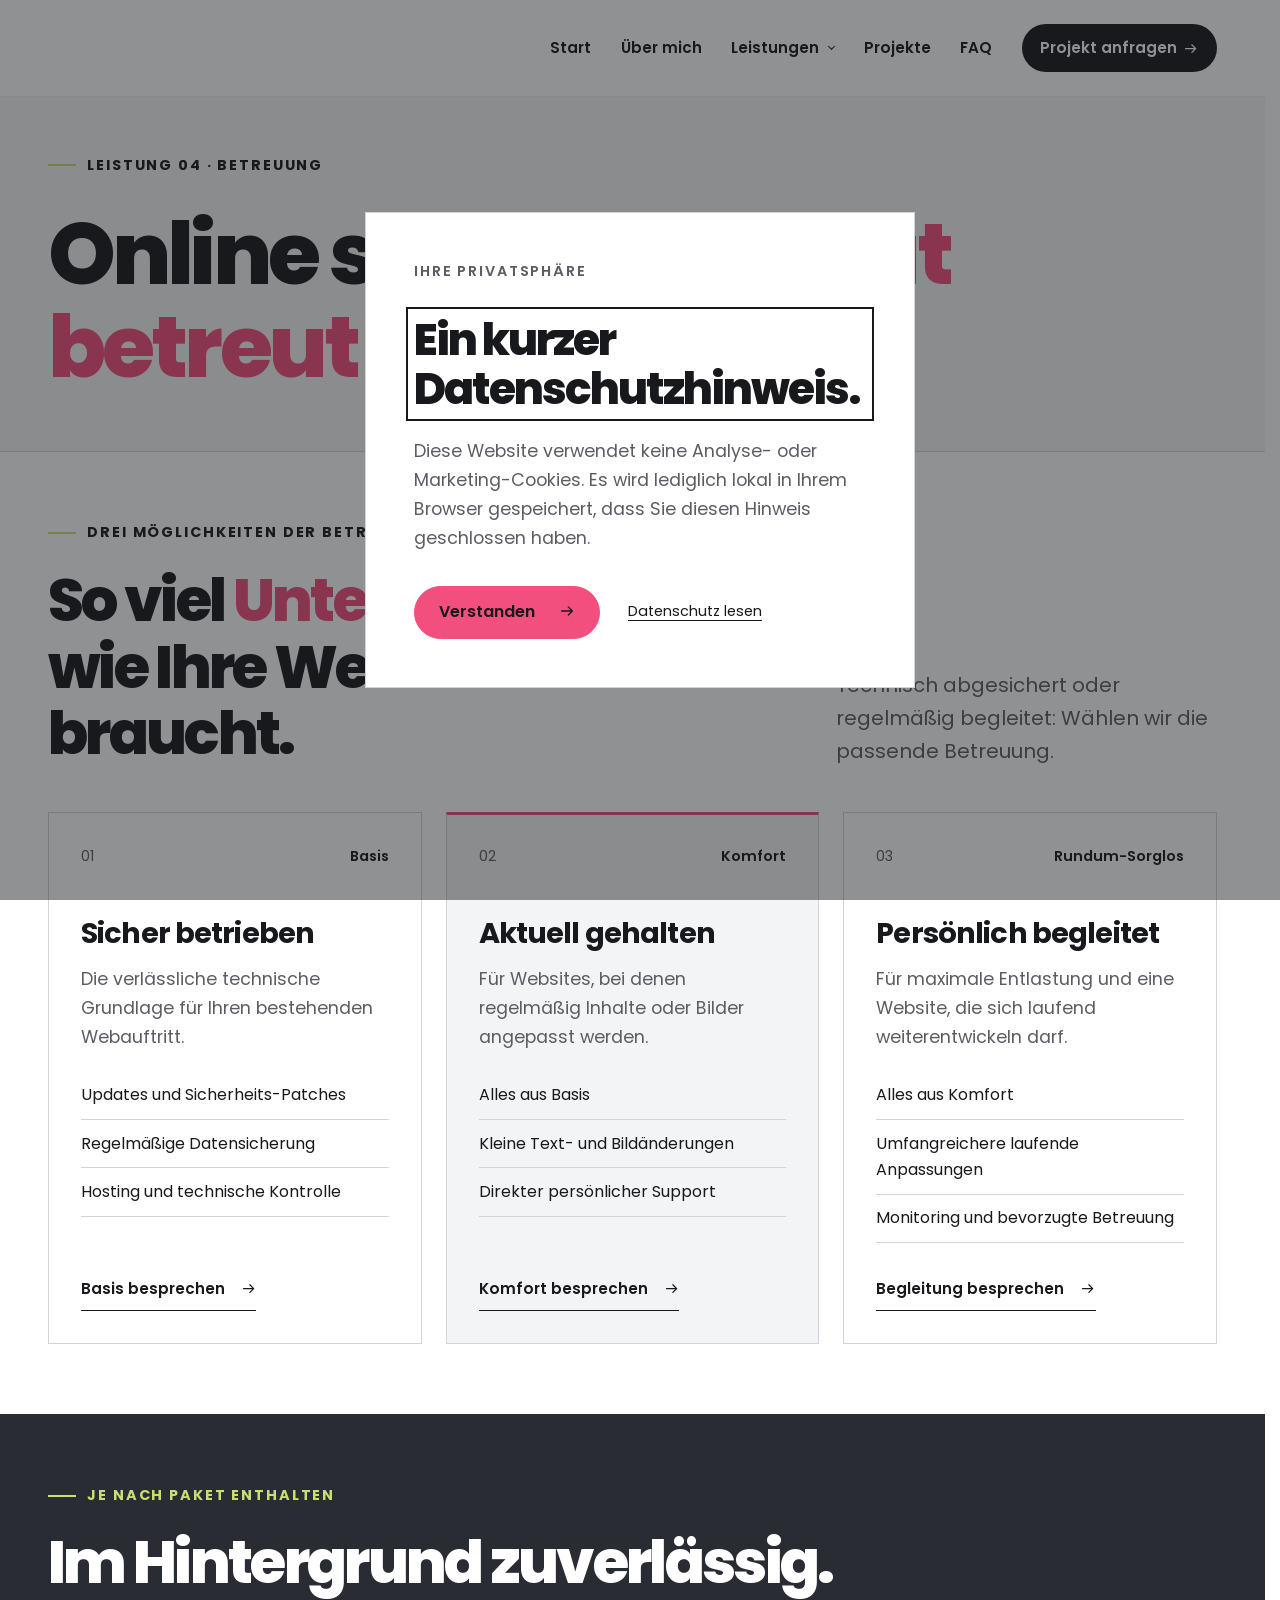
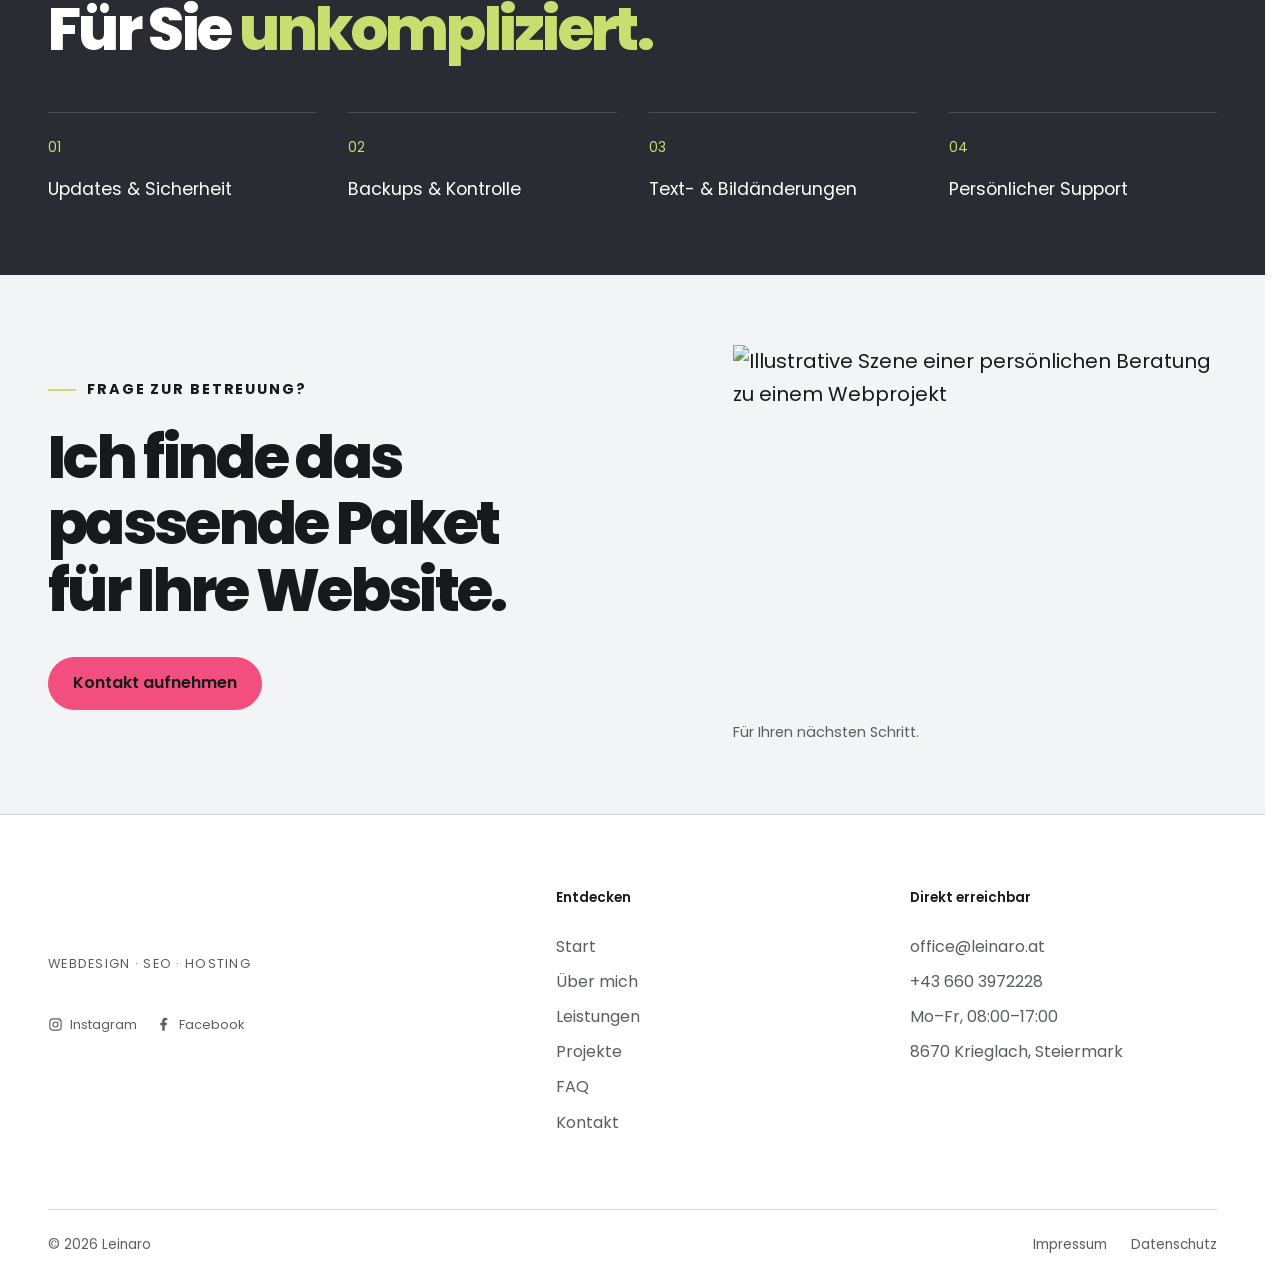
==== commit 075d014e: "v3.0 Designanpassung inkl. Feinschliff" ====
--- a/betreuung.html
+++ b/betreuung.html
@@ -46,7 +46,22 @@
           <li><a href="referenzen.html">Projekte</a></li>
           <li><a href="faq.html">FAQ</a></li>
           <li>
-            <a class="nav-cta" href="kontakt.html">Projekt anfragen <span>→</span></a>
+            <a class="nav-cta" href="kontakt.html"
+              >Projekt anfragen
+              <span
+                ><svg
+                  class="ui-icon ui-icon--arrow-right"
+                  viewBox="0 0 24 24"
+                  fill="none"
+                  stroke="currentColor"
+                  stroke-width="2"
+                  stroke-linecap="round"
+                  stroke-linejoin="round"
+                  aria-hidden="true"
+                  focusable="false"
+                >
+                  <path d="M4 12h16m-6-6 6 6-6 6" /></svg></span
+            ></a>
           </li>
         </ul>
       </nav>
@@ -86,7 +101,22 @@
                 <li>Regelmäßige Datensicherung</li>
                 <li>Hosting und technische Kontrolle</li>
               </ul>
-              <a class="text-arrow" href="kontakt.html">Basis besprechen <span>→</span></a>
+              <a class="text-arrow" href="kontakt.html"
+                >Basis besprechen
+                <span
+                  ><svg
+                    class="ui-icon ui-icon--arrow-right"
+                    viewBox="0 0 24 24"
+                    fill="none"
+                    stroke="currentColor"
+                    stroke-width="2"
+                    stroke-linecap="round"
+                    stroke-linejoin="round"
+                    aria-hidden="true"
+                    focusable="false"
+                  >
+                    <path d="M4 12h16m-6-6 6 6-6 6" /></svg></span
+              ></a>
             </article>
             <article class="care-card care-card--featured reveal delay-1">
               <div class="care-card__top">
@@ -100,7 +130,22 @@
                 <li>Kleine Text- und Bildänderungen</li>
                 <li>Direkter persönlicher Support</li>
               </ul>
-              <a class="text-arrow" href="kontakt.html">Komfort besprechen <span>→</span></a>
+              <a class="text-arrow" href="kontakt.html"
+                >Komfort besprechen
+                <span
+                  ><svg
+                    class="ui-icon ui-icon--arrow-right"
+                    viewBox="0 0 24 24"
+                    fill="none"
+                    stroke="currentColor"
+                    stroke-width="2"
+                    stroke-linecap="round"
+                    stroke-linejoin="round"
+                    aria-hidden="true"
+                    focusable="false"
+                  >
+                    <path d="M4 12h16m-6-6 6 6-6 6" /></svg></span
+              ></a>
             </article>
             <article class="care-card reveal delay-2">
               <div class="care-card__top">
@@ -116,7 +161,22 @@
                 <li>Umfangreichere laufende Anpassungen</li>
                 <li>Monitoring und bevorzugte Betreuung</li>
               </ul>
-              <a class="text-arrow" href="kontakt.html">Begleitung besprechen <span>→</span></a>
+              <a class="text-arrow" href="kontakt.html"
+                >Begleitung besprechen
+                <span
+                  ><svg
+                    class="ui-icon ui-icon--arrow-right"
+                    viewBox="0 0 24 24"
+                    fill="none"
+                    stroke="currentColor"
+                    stroke-width="2"
+                    stroke-linecap="round"
+                    stroke-linejoin="round"
+                    aria-hidden="true"
+                    focusable="false"
+                  >
+                    <path d="M4 12h16m-6-6 6 6-6 6" /></svg></span
+              ></a>
             </article>
           </div>
         </div>
--- a/css/style.css
+++ b/css/style.css
@@ -90,6 +90,17 @@
 svg {
   display: block;
   max-width: 100%;
+}
+.ui-icon {
+  display: inline-block;
+  width: 1em;
+  height: 1em;
+  flex-shrink: 0;
+  vertical-align: -0.15em;
+  overflow: visible;
+}
+.ui-icon--arrow-long {
+  width: 1.5em;
 }
 img {
   height: auto;
@@ -3133,3 +3144,152 @@
   color: var(--pink);
   font-weight: 900;
 }
+
+/* === 12. STARTSEITE: BILD-HERO === */
+:root {
+  --hero-header-height: 97px;
+}
+.hero-showcase--image {
+  position: relative;
+  isolation: isolate;
+  display: grid;
+  place-items: center;
+  min-height: max(700px, 100svh);
+  margin-top: calc(-1 * var(--hero-header-height));
+  padding: calc(var(--hero-header-height) + 4rem) 0 10rem;
+  overflow: hidden;
+  border: 0;
+  background: #111127;
+  color: var(--white);
+  text-align: center;
+}
+.hero-showcase__background {
+  position: absolute;
+  z-index: -2;
+  inset: 0;
+  width: 100%;
+  height: 100%;
+  object-fit: cover;
+  object-position: 50% 45%;
+}
+.hero-showcase--image::before {
+  position: absolute;
+  z-index: -1;
+  inset: 0;
+  background: linear-gradient(180deg, #11112742, #11112773 35%, #111127a6 100%);
+  pointer-events: none;
+  content: '';
+}
+.hero-showcase--image .hero-showcase__inner {
+  display: block;
+}
+.hero-showcase--image .hero-showcase__copy {
+  max-width: 1050px;
+  margin-inline: auto;
+}
+.hero-showcase--image h1 {
+  font-size: clamp(4rem, 8.5vw, 8rem);
+  line-height: 1.06;
+  text-shadow: 0 3px 35px #11112745;
+}
+.hero-showcase--image .outline-text {
+  font-family: 'Poppins', Arial, sans-serif;
+  font-weight: 800;
+  color: transparent;
+  -webkit-text-fill-color: transparent;
+  -webkit-text-stroke: 2.5px var(--white);
+  text-shadow: none;
+}
+.hero-showcase--image .hero-showcase__intro {
+  max-width: 55ch;
+  margin: 2rem auto 0;
+  color: var(--white);
+  font-size: clamp(1.125rem, 1.6vw, 1.4rem);
+  line-height: 1.7;
+  text-wrap: balance;
+  text-shadow: 0 2px 14px #111127;
+}
+.hero-showcase--image .project-orbit {
+  top: auto;
+  right: max(1.25rem, calc((100% - 1280px) / 2));
+  bottom: 2.25rem;
+  width: 144px;
+  border: 1px solid #ffffff35;
+  background: #11112740;
+  color: var(--ink);
+}
+.hero-showcase--image .project-orbit__ring {
+  fill: var(--white);
+}
+.hero-showcase--image .project-orbit:focus-visible {
+  outline-color: var(--white);
+}
+.site-header--hero:not(.is-scrolled) {
+  background: #111127b3;
+  border-bottom-color: #ffffff20;
+  backdrop-filter: blur(12px);
+}
+.site-header--hero:not(.is-scrolled) .brand {
+  filter: grayscale(1) brightness(0) invert(1);
+}
+.site-header--hero:not(.is-scrolled) .nav-links > li > a,
+.site-header--hero:not(.is-scrolled) .has-submenu > button {
+  color: var(--white);
+}
+.site-header--hero:not(.is-scrolled) .menu-toggle span {
+  background: var(--white);
+}
+.site-header--hero:not(.is-scrolled) .nav-links > li > a.nav-cta {
+  background: var(--pink);
+  color: var(--ink);
+}
+.site-header--hero:not(.is-scrolled) .nav-links > li > a.nav-cta:hover,
+.site-header--hero:not(.is-scrolled) .nav-links > li > a.nav-cta:focus-visible {
+  background: var(--lime);
+}
+.site-header--hero:not(.is-scrolled) .submenu {
+  border-color: #ffffff25;
+  background: #171629;
+  color: var(--white);
+}
+.site-header--hero:not(.is-scrolled) .submenu a:hover,
+.site-header--hero:not(.is-scrolled) .submenu a.active {
+  background: var(--lime);
+  color: var(--ink);
+}
+.site-header--hero:not(.is-scrolled) :focus-visible {
+  outline-color: var(--white);
+}
+@media (max-width: 850px) {
+  :root {
+    --hero-header-height: 79px;
+  }
+  .site-header--hero:not(.is-scrolled) .nav-links {
+    border-color: #ffffff25;
+    background: #171629;
+  }
+  .site-header--hero:not(.is-scrolled) .nav-links > li {
+    border-bottom-color: #ffffff20;
+  }
+}
+@media (max-width: 600px) {
+  :root {
+    --hero-header-height: 75px;
+  }
+  .hero-showcase--image {
+    min-height: max(680px, 100svh);
+    padding: calc(var(--hero-header-height) + 3rem) 0 10rem;
+  }
+  .hero-showcase--image h1 {
+    font-size: clamp(2.75rem, 11.9vw, 4.25rem);
+  }
+  .hero-showcase--image .hero-showcase__intro {
+    max-width: 33ch;
+    margin-top: 1.75rem;
+  }
+  .hero-showcase--image .project-orbit {
+    right: 1.25rem;
+    bottom: 1.5rem;
+    width: 112px;
+  }
+}
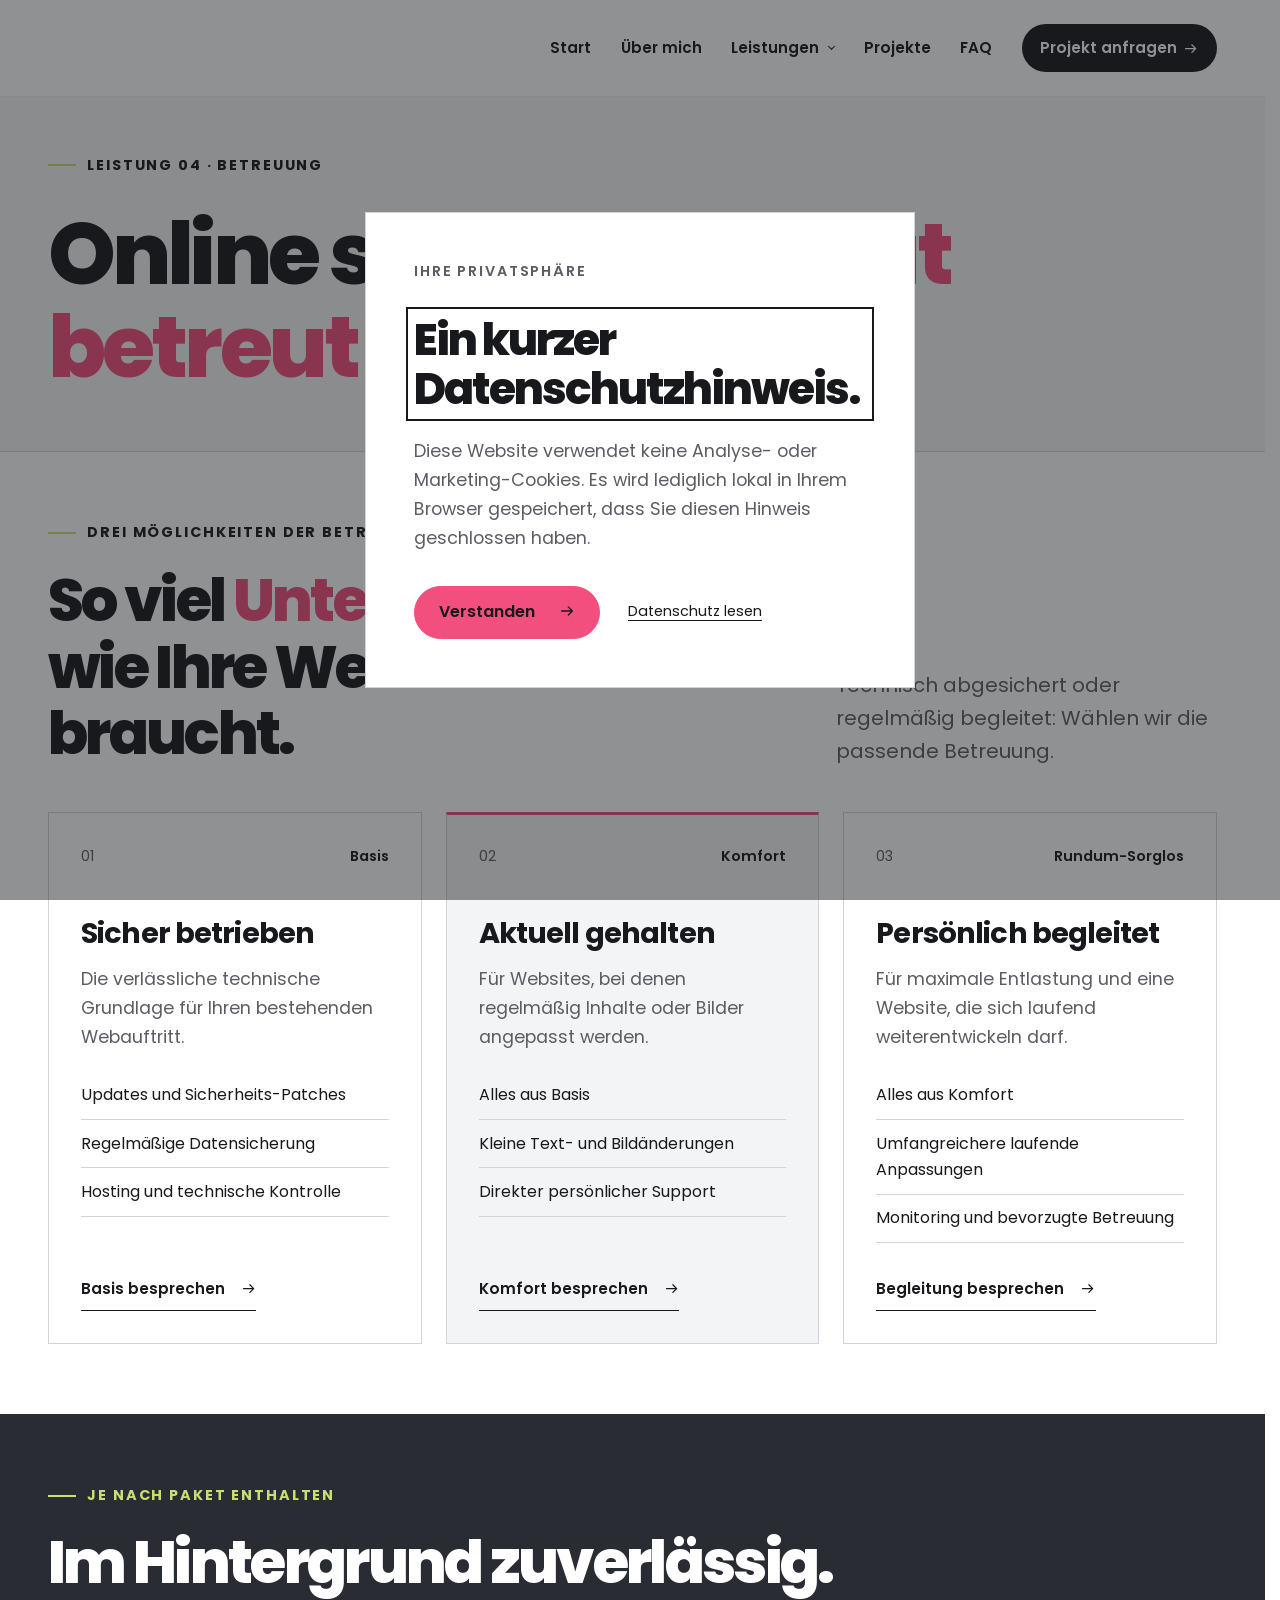
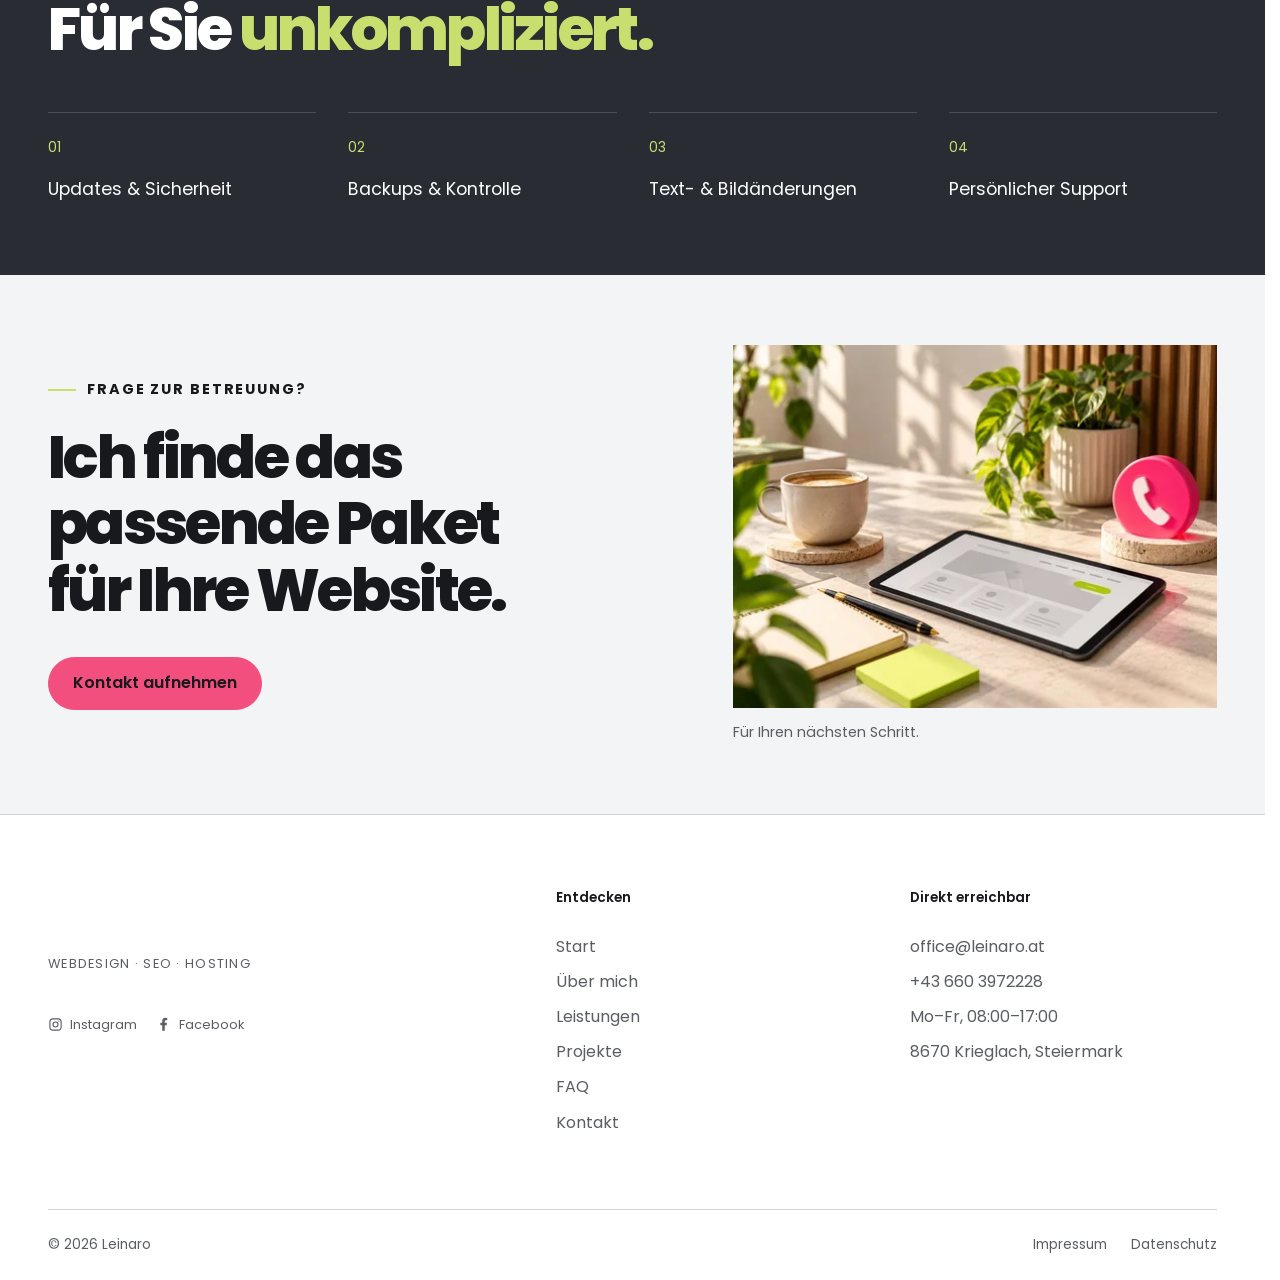
==== commit 28048fb7: "v5.0 Biländerungen, Layoutänderungen, Textanpassungen" ====
--- a/betreuung.html
+++ b/betreuung.html
@@ -14,7 +14,7 @@
     <link rel="icon" href="images/leinaro-logo.svg" type="image/svg+xml" />
     <link rel="canonical" href="https://leinaro.at/betreuung.html" />
   </head>
-  <body>
+  <body class="content-images--updated">
     <a class="skip-link" href="#main">Zum Inhalt springen</a>
     <header class="site-header">
       <nav class="nav container" aria-label="Hauptnavigation">
@@ -36,7 +36,6 @@
           <li class="has-submenu">
             <button class="active" type="button">Leistungen</button>
             <ul class="submenu">
-              <li><a href="leistungen.html">Alle Leistungen</a></li>
               <li><a href="webdesign.html">Webdesign</a></li>
               <li><a href="seo.html">SEO &amp; Sichtbarkeit</a></li>
               <li><a href="domain-hosting.html">Domain &amp; Hosting</a></li>
@@ -208,14 +207,7 @@
           </div>
           <a class="button button--primary" href="kontakt.html">Kontakt aufnehmen</a>
           <figure class="cta-panel__visual">
-            <img
-              src="images/personal-consultation.png"
-              width="1672"
-              height="941"
-              loading="lazy"
-              decoding="async"
-              alt="Illustrative Szene einer persönlichen Beratung zu einem Webprojekt"
-            />
+            <img src="images/optimized/betreuung-kontakt-1200.webp" srcset="images/optimized/betreuung-kontakt-480.webp 480w, images/optimized/betreuung-kontakt-800.webp 800w, images/optimized/betreuung-kontakt-1200.webp 1200w, images/optimized/betreuung-kontakt-1448.webp 1448w" sizes="(max-width: 850px) calc(100vw - 2.5rem), 640px" width="1448" height="1086" loading="lazy" decoding="async" alt="Illustrativer Arbeitsplatz mit Tablet und Telefonsymbol für persönliche Website-Betreuung" />
             <figcaption>Für Ihren nächsten Schritt.</figcaption>
           </figure>
         </div>
--- a/css/style.css
+++ b/css/style.css
@@ -3293,3 +3293,161 @@
     width: 112px;
   }
 }
+
+/* === 13. STARTSEITENBILDER: GELIEFERTE MOTIVE OHNE BESCHNITT === */
+.home-images--updated .premium-intro__visual img,
+.home-images--updated .image-narrative__image > img,
+.home-images--updated .process-premium__personal img,
+.home-images--updated .closing-stage__image img {
+  display: block;
+  width: 100%;
+  height: auto;
+  aspect-ratio: auto;
+  object-fit: contain;
+}
+.home-images--updated .cinema-card__media { aspect-ratio: 4 / 3; background: var(--paper); }
+.home-images--updated .cinema-card__media img {
+  width: 100%;
+  height: 100%;
+  aspect-ratio: auto;
+  object-fit: contain;
+}
+
+/* === 14. UEBER MICH: PORTRAIT, TITEL UND LESBARER KONTRAST === */
+.about-profile--updated .team-card__portrait {
+  display: block;
+  width: 100%;
+  height: auto;
+  aspect-ratio: 3 / 4;
+  object-fit: contain;
+}
+.about-profile--updated .team-card {
+  container-type: inline-size;
+}
+.about-profile--updated .team-card__name {
+  margin: 1.5rem 0 0.5rem;
+  font-family: var(--body);
+  font-size: clamp(0.75rem, 4.65cqw, 1.125rem);
+  font-weight: 500;
+  line-height: 1.5;
+  letter-spacing: -0.02em;
+  white-space: nowrap;
+  color: var(--ink);
+}
+.about-profile--updated .section--ink .about-values__title {
+  display: block;
+  color: var(--white);
+  -webkit-text-fill-color: var(--white);
+  -webkit-text-stroke: 0;
+}
+
+/* Webdesign-Zitat: grüner Leuchtakzent ohne Unterstreichung.
+   motion-glow nutzt die vorhandene Animation inklusive Bewegungseinstellungen. */
+.quote-feature .quote-brand-glow {
+  color: var(--lime);
+  text-decoration: none;
+  border: 0;
+  background: none;
+}
+
+/* === 15. PROJEKTE, PROJEKTANFRAGE UND MOBILE LESBARKEIT === */
+.project-gallery__intro { display: block; max-width: 960px; margin: 0 auto 3rem; text-align: center; }
+.project-gallery__intro .eyebrow { justify-content: center; }
+.project-gallery__intro h2 { max-width: none; margin: 0 auto 1.5rem; }
+.project-gallery__intro > p:last-child { max-width: 58ch; margin-inline: auto; }
+.project-reveals { align-items: start; }
+.project-flip { position: relative; min-width: 0; perspective: 1400px; }
+.project-flip__inner { display: grid; transform-style: preserve-3d; transition: transform 0.65s cubic-bezier(.2,.7,.2,1); }
+.project-flip.is-flipped .project-flip__inner { transform: rotateY(180deg); }
+.project-flip__front, .project-flip__back {
+  grid-area: 1 / 1; display: flex; flex-direction: column; min-width: 0;
+  min-height: 470px; backface-visibility: hidden; -webkit-backface-visibility: hidden;
+  border: 1px solid var(--line); text-decoration: none; overflow: hidden;
+}
+.project-flip__front { background: var(--white); }
+.project-flip__front img { width: 100%; aspect-ratio: 3 / 2; min-height: 240px; flex: 1 1 auto; object-fit: cover; }
+.project-flip__caption { padding: 1.5rem; }
+.project-flip__caption h3 { font-size: clamp(1.2rem,2vw,1.75rem); margin-bottom: 0.75rem; }
+.project-flip__caption > span { font-size: 0.9rem; color: var(--ink-soft); }
+.project-flip__back { transform: rotateY(180deg); background: var(--surface-dark); color: var(--white); padding: 4.5rem 2rem 2rem; }
+.project-flip__back h3 { color: var(--white); font-size: clamp(1.35rem,2.2vw,2rem); margin: 0.75rem 0 1.5rem; }
+.project-flip__label { color: var(--lime); text-transform: uppercase; font-size: 0.75rem; letter-spacing: 0.12em; }
+.project-flip__back dl { margin: 0 0 2rem; }
+.project-flip__back dl > div { display: grid; grid-template-columns: 5rem 1fr; gap: 1rem; padding: 0.75rem 0; border-top: 1px solid #ffffff30; }
+.project-flip__back dt { color: #c5c8cf; font-size: 0.85rem; }
+.project-flip__back dd { margin: 0; font-size: 1rem; }
+.project-flip__visit { display: flex; justify-content: space-between; margin-top: auto; color: var(--lime); font-weight: 600; }
+.project-flip__toggle { position: absolute; z-index: 2; top: 1rem; right: 1rem; min-height: 44px; padding: 0.6rem 0.9rem; border: 0; border-radius: 0; background: var(--lime); color: var(--ink); font: 600 0.85rem var(--body); cursor: pointer; }
+.project-flip__toggle span { margin-left: 0.5rem; }
+.project-flip__detail { display: inline-flex; align-items: center; gap: 1rem; min-height: 44px; margin-top: 0.75rem; font-size: 0.9rem; }
+html:not(.js) .project-flip__toggle { display: none; }
+html:not(.js) .project-flip__back { display: none; }
+.section--ink .cta-panel__copy > p { color: #e2e4e9; }
+.content-images--updated .cta-panel__visual img,
+.content-images--updated .faq-sheet__photo img,
+.content-images--updated .seo-story__image img { width: 100%; height: auto; aspect-ratio: auto; object-fit: contain; }
+.contact-refresh .contact-welcome { padding: clamp(3rem,5vw,5rem) 0 2.5rem; background: var(--white); }
+.contact-welcome h1 { font-size: clamp(2.4rem,5.5vw,5rem); line-height: 1.08; margin-bottom: 1.5rem; }
+.contact-welcome h1 > span { color: var(--pink); }
+.contact-welcome .container > p:last-child { max-width: 52ch; color: var(--ink-soft); font-size: 1.15rem; }
+.contact-workspace { padding: 0 0 clamp(4rem,6vw,6rem); background: var(--white); }
+.contact-workspace__grid { display: grid; grid-template-columns: minmax(0,1.4fr) minmax(300px,0.85fr); gap: clamp(2rem,5vw,5rem); align-items: start; }
+.contact-refresh .contact-form { padding: clamp(1.4rem,3vw,2.5rem); border: 1px solid var(--line); background: var(--paper); }
+.contact-refresh .contact-form__head { margin-bottom: 1.75rem; }
+.contact-refresh .contact-form__head > span { margin-bottom: 1rem; background: var(--pink); padding: 0.35rem 0.75rem; }
+.contact-refresh .contact-form__head h3 { font-size: clamp(1.5rem,2.5vw,2rem); margin-bottom: 0.8rem; }
+.contact-refresh .contact-form__head p { max-width: 45ch; }
+.contact-refresh .form-grid { gap: 1.25rem; }
+.contact-refresh .field label { font-size: 0.95rem; font-weight: 500; }
+.contact-refresh .field input, .contact-refresh .field select, .contact-refresh .field textarea { background: var(--white); min-height: 50px; border-color: #bfc2c9; font-size: 1rem; }
+.contact-refresh .field textarea { min-height: 155px; }
+.contact-refresh .checkbox { font-size: 0.875rem; line-height: 1.6; margin-block: 1.5rem; }
+.contact-refresh .contact-form__footer .button { width: 100%; justify-content: space-between; }
+.contact-refresh .contact-form__footer .image-note { text-align: center; font-size: 0.8rem; }
+.contact-sidebar { min-width: 0; }
+.contact-sidebar__person { display: grid; grid-template-columns: 88px minmax(0,1fr); gap: 1.25rem; align-items: center; padding-bottom: 1.75rem; }
+.contact-sidebar__person > img { width: 88px; height: 112px; object-fit: cover; object-position: center 35%; }
+.contact-sidebar__person .eyebrow { font-size: 0.65rem; margin-bottom: 0.5rem; }
+.contact-sidebar__person h2 { font-size: 1.35rem; line-height: 1.25; margin-bottom: 0.5rem; }
+.contact-sidebar__person div > p:last-child { color: var(--ink-soft); font-size: 0.9rem; line-height: 1.55; }
+.contact-sidebar__links { border-top: 1px solid var(--line); }
+.contact-sidebar__links a { position: relative; display: block; padding: 1.3rem 2rem 1.3rem 0; border-bottom: 1px solid var(--line); }
+.contact-sidebar__links a > span:first-child { display: block; margin-bottom: 0.4rem; color: var(--ink-soft); font-size: 0.8rem; }
+.contact-sidebar__links strong { font-size: clamp(1rem,1.6vw,1.25rem); font-weight: 600; overflow-wrap: anywhere; }
+.contact-sidebar__links a > span:last-child { position: absolute; right: 0.25rem; top: 50%; color: var(--pink); font-size: 1.4rem; }
+.contact-sidebar__facts { display: grid; gap: 1.5rem; padding: 1.75rem 0; margin: 0; }
+.contact-sidebar__facts dt { color: var(--ink-soft); font-size: 0.8rem; margin-bottom: 0.5rem; }
+.contact-sidebar__facts dd { margin: 0; font-size: 0.95rem; line-height: 1.7; }
+.contact-sidebar__next { padding: 1.5rem; background: var(--lime); }
+.contact-sidebar__next > span { display: block; margin-bottom: 0.75rem; font-size: 0.8rem; font-weight: 700; }
+.contact-sidebar__next p { font-size: 0.95rem; line-height: 1.65; }
+@media (max-width: 850px) {
+  .site-header .nav-links .has-submenu > button.active,
+  .site-header .nav-links .has-submenu.is-current-section > button,
+  .site-header .submenu a.active,
+  .site-header .submenu a[aria-current='page'] { background: var(--pink); color: var(--ink); padding: 0.7rem 0.9rem; border-radius: 4px; }
+  .contact-workspace__grid { grid-template-columns: 1fr; gap: 2.5rem; }
+  .contact-sidebar { display: grid; grid-template-columns: 1fr 1fr; gap: 1.5rem 2rem; }
+  .contact-sidebar__person { grid-column: 1 / -1; }
+  .contact-sidebar__facts { padding: 0; }
+  .contact-sidebar__next { grid-column: 1 / -1; }
+}
+@media (max-width: 600px) {
+  .project-flip__front, .project-flip__back { min-height: 430px; }
+  .project-flip__back { padding: 4.5rem 1.5rem 1.5rem; }
+  .project-gallery__intro h2 { font-size: clamp(1.8rem,7.5vw,2.5rem); }
+  .home-images--updated .process-premium__rail .mobile-disclosure summary::after,
+  .home-images--updated .process-premium__rail .mobile-disclosure[open] summary,
+  .home-images--updated .process-premium__rail .mobile-disclosure[open] h3,
+  .home-images--updated .process-premium__rail .mobile-disclosure[open] .mobile-disclosure__content p { color: var(--lime); }
+  .about-profile--updated .about-values__title { font-size: clamp(1.4rem,7.2vw,2rem); line-height: 1.3; overflow-wrap: normal; word-break: normal; hyphens: none; text-wrap: initial; }
+  .home-images--updated .closing-stage h2 { font-size: clamp(1.65rem,7.4vw,2.6rem); line-height: 1.2; max-width: none; overflow-wrap: normal; word-break: normal; hyphens: none; text-wrap: initial; }
+  .closing-stage__word { white-space: nowrap; }
+  .contact-refresh .contact-welcome { padding: 2.5rem 0 2rem; }
+  .contact-refresh .contact-welcome h1 { font-size: clamp(2.1rem,9vw,3rem); }
+  .contact-refresh .contact-form { padding: 1.25rem; }
+  .contact-refresh .form-grid { grid-template-columns: 1fr; gap: 1.1rem; }
+  .contact-sidebar { display: block; }
+  .contact-sidebar__person { padding-bottom: 1.5rem; }
+  .contact-sidebar__facts { padding-block: 1.5rem; }
+}
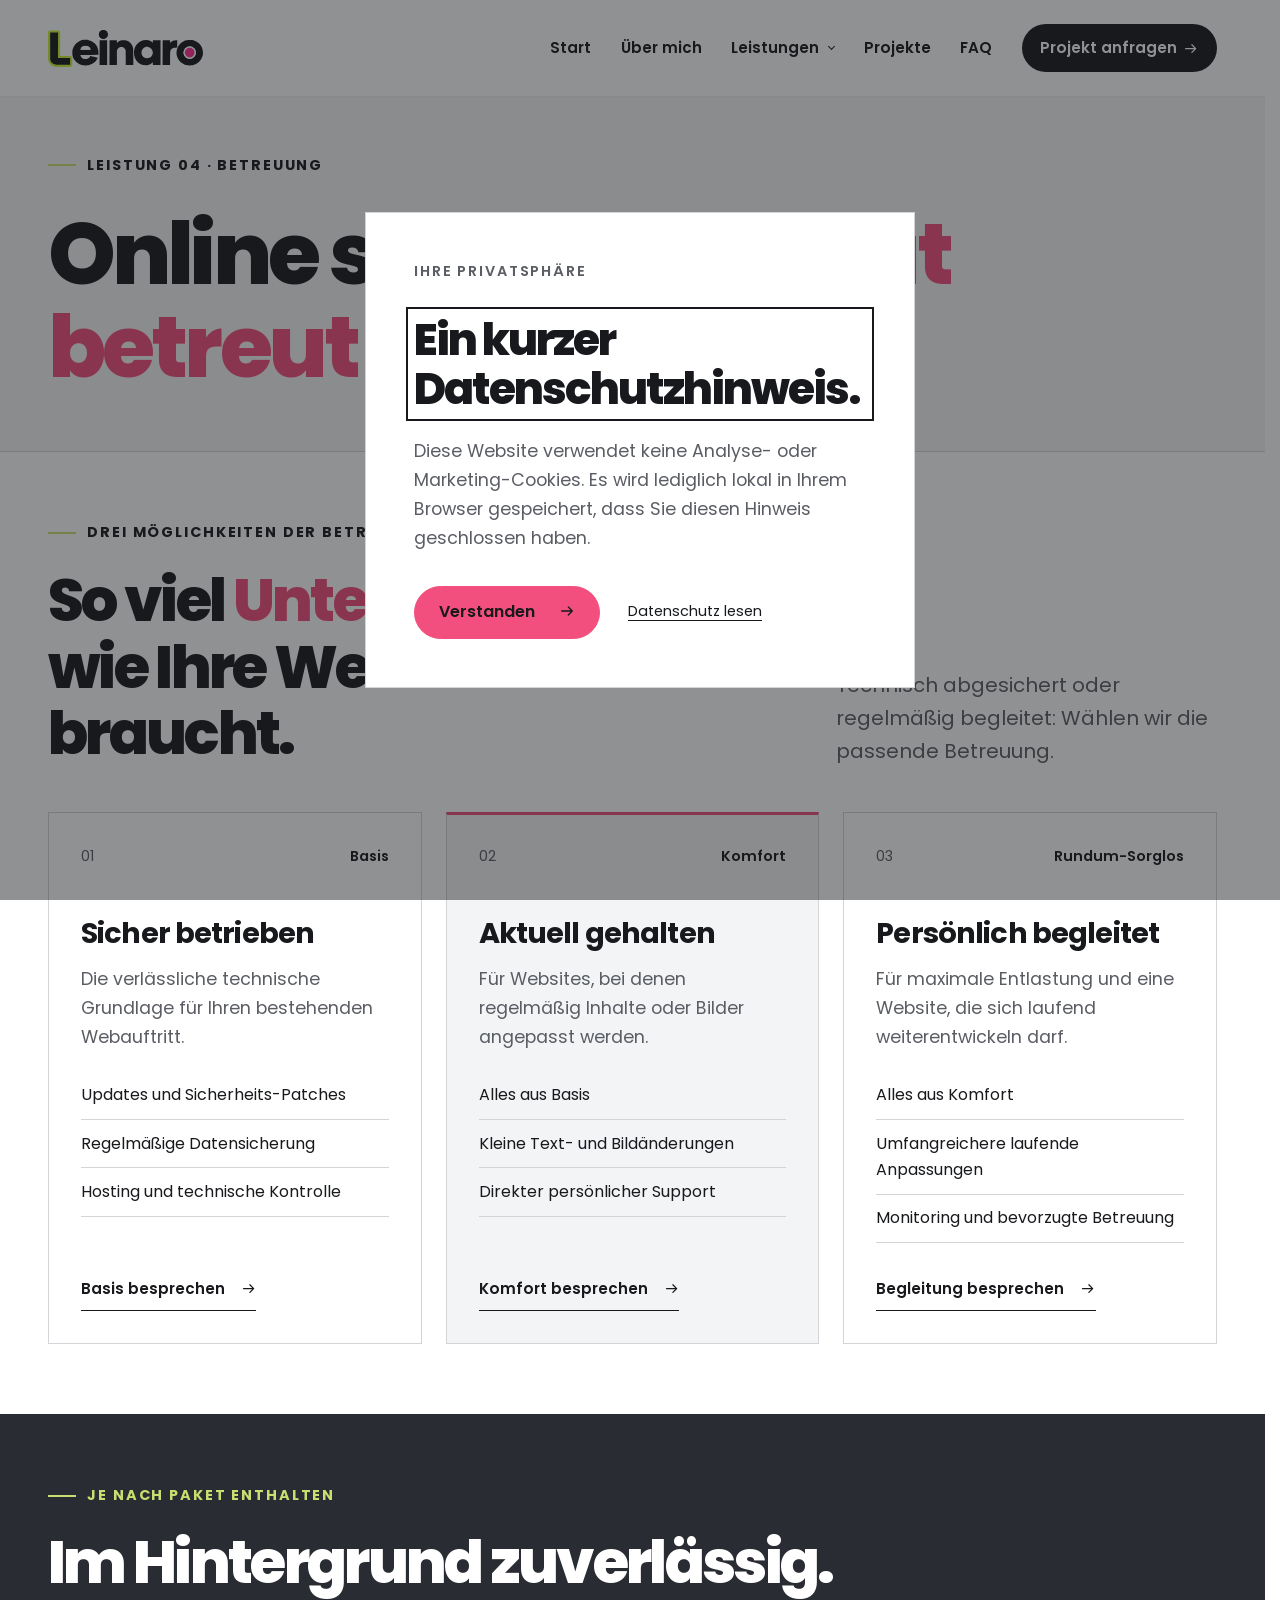
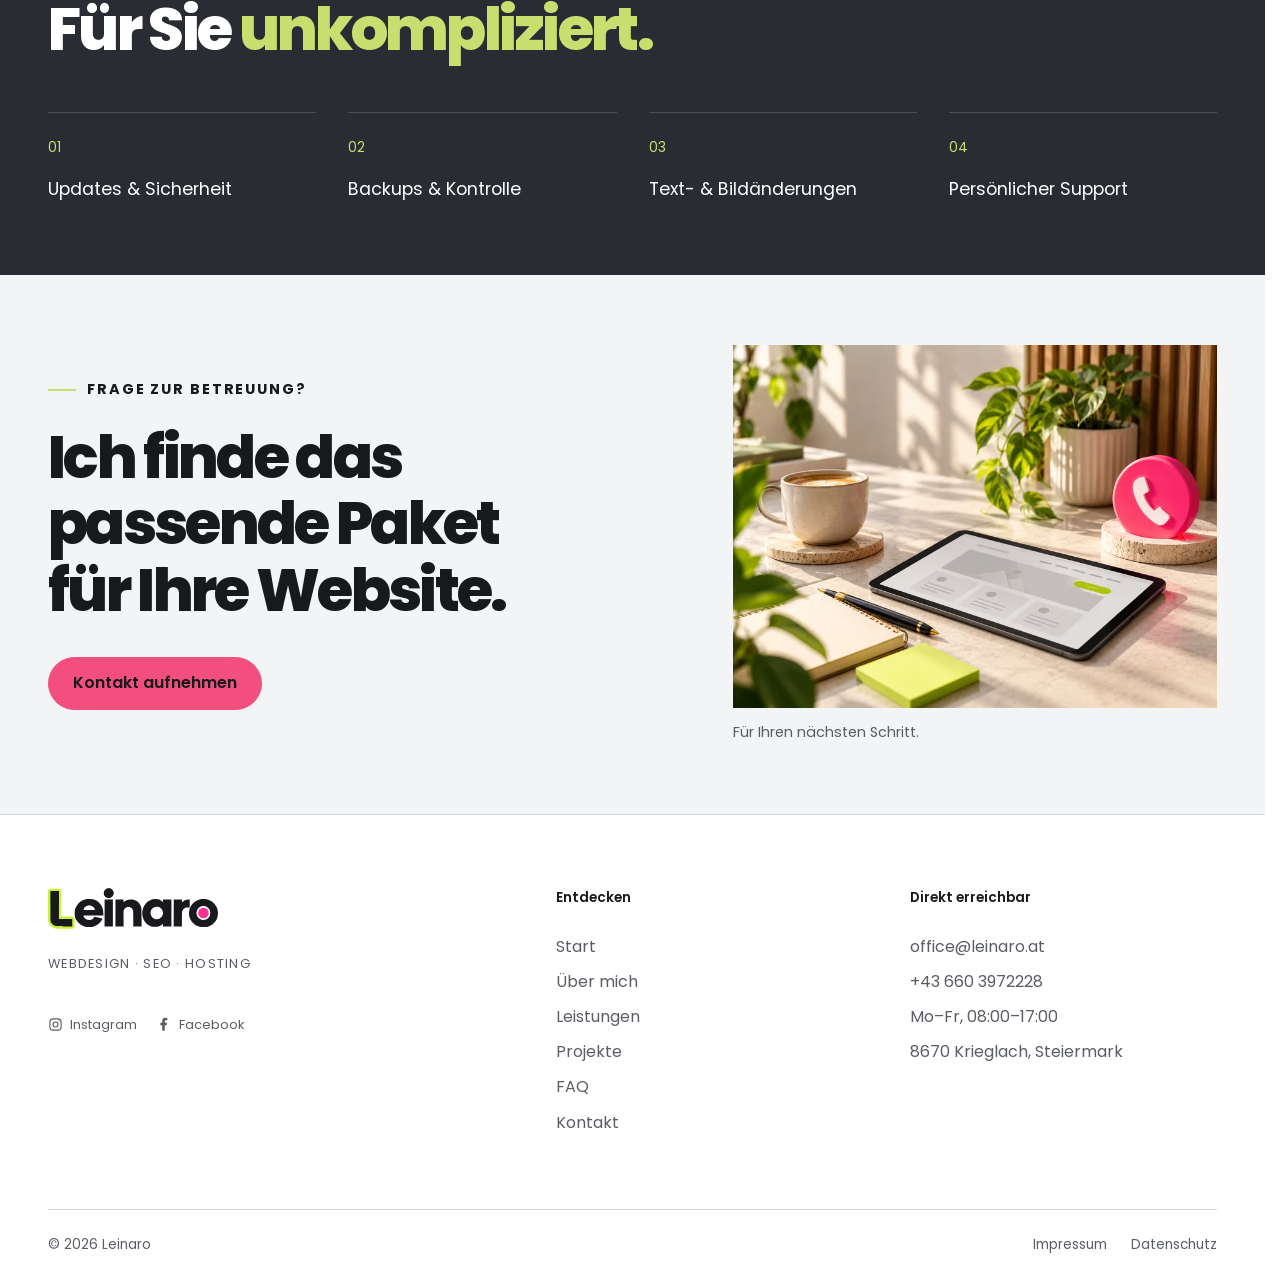
==== commit 6f76cd8e: "v6.0 Logoänderung" ====
--- a/betreuung.html
+++ b/betreuung.html
@@ -11,7 +11,7 @@
     <link rel="stylesheet" href="css/style.css" />
     <script src="js/script.js" defer></script>
     <title>Website-Betreuung &amp; Wartung in der Steiermark | Leinaro</title>
-    <link rel="icon" href="images/leinaro-logo.svg" type="image/svg+xml" />
+    <link rel="icon" href="images/leinaro-favicon-weiss-v2.svg" type="image/svg+xml" />
     <link rel="canonical" href="https://leinaro.at/betreuung.html" />
   </head>
   <body class="content-images--updated">
--- a/css/style.css
+++ b/css/style.css
@@ -384,7 +384,7 @@
   height: 38px;
   flex-shrink: 0;
   overflow: hidden;
-  background: url('../images/leinaro-logo.svg') center / contain no-repeat;
+  background: url('../images/leinaro-logo-2026-v2.svg') center / contain no-repeat;
   font-size: 0;
 }
 .brand-mark {
@@ -1819,7 +1819,7 @@
 /* === 10. KREATIVE AKZENTE & ANIMATIONEN === */
 /* Weißraum bleibt die Basis. Kräftige Akzente setzen einzelne Schwerpunkte. */
 .brand {
-  filter: grayscale(1) brightness(0.25);
+  filter: none;
 }
 .eyebrow,
 .section-label {
@@ -3230,7 +3230,12 @@
   backdrop-filter: blur(12px);
 }
 .site-header--hero:not(.is-scrolled) .brand {
-  filter: grayscale(1) brightness(0) invert(1);
+  filter: none;
+  background-color: var(--white);
+  background-origin: content-box;
+  padding: 7px 10px;
+  box-sizing: content-box;
+  border-radius: 4px;
 }
 .site-header--hero:not(.is-scrolled) .nav-links > li > a,
 .site-header--hero:not(.is-scrolled) .has-submenu > button {
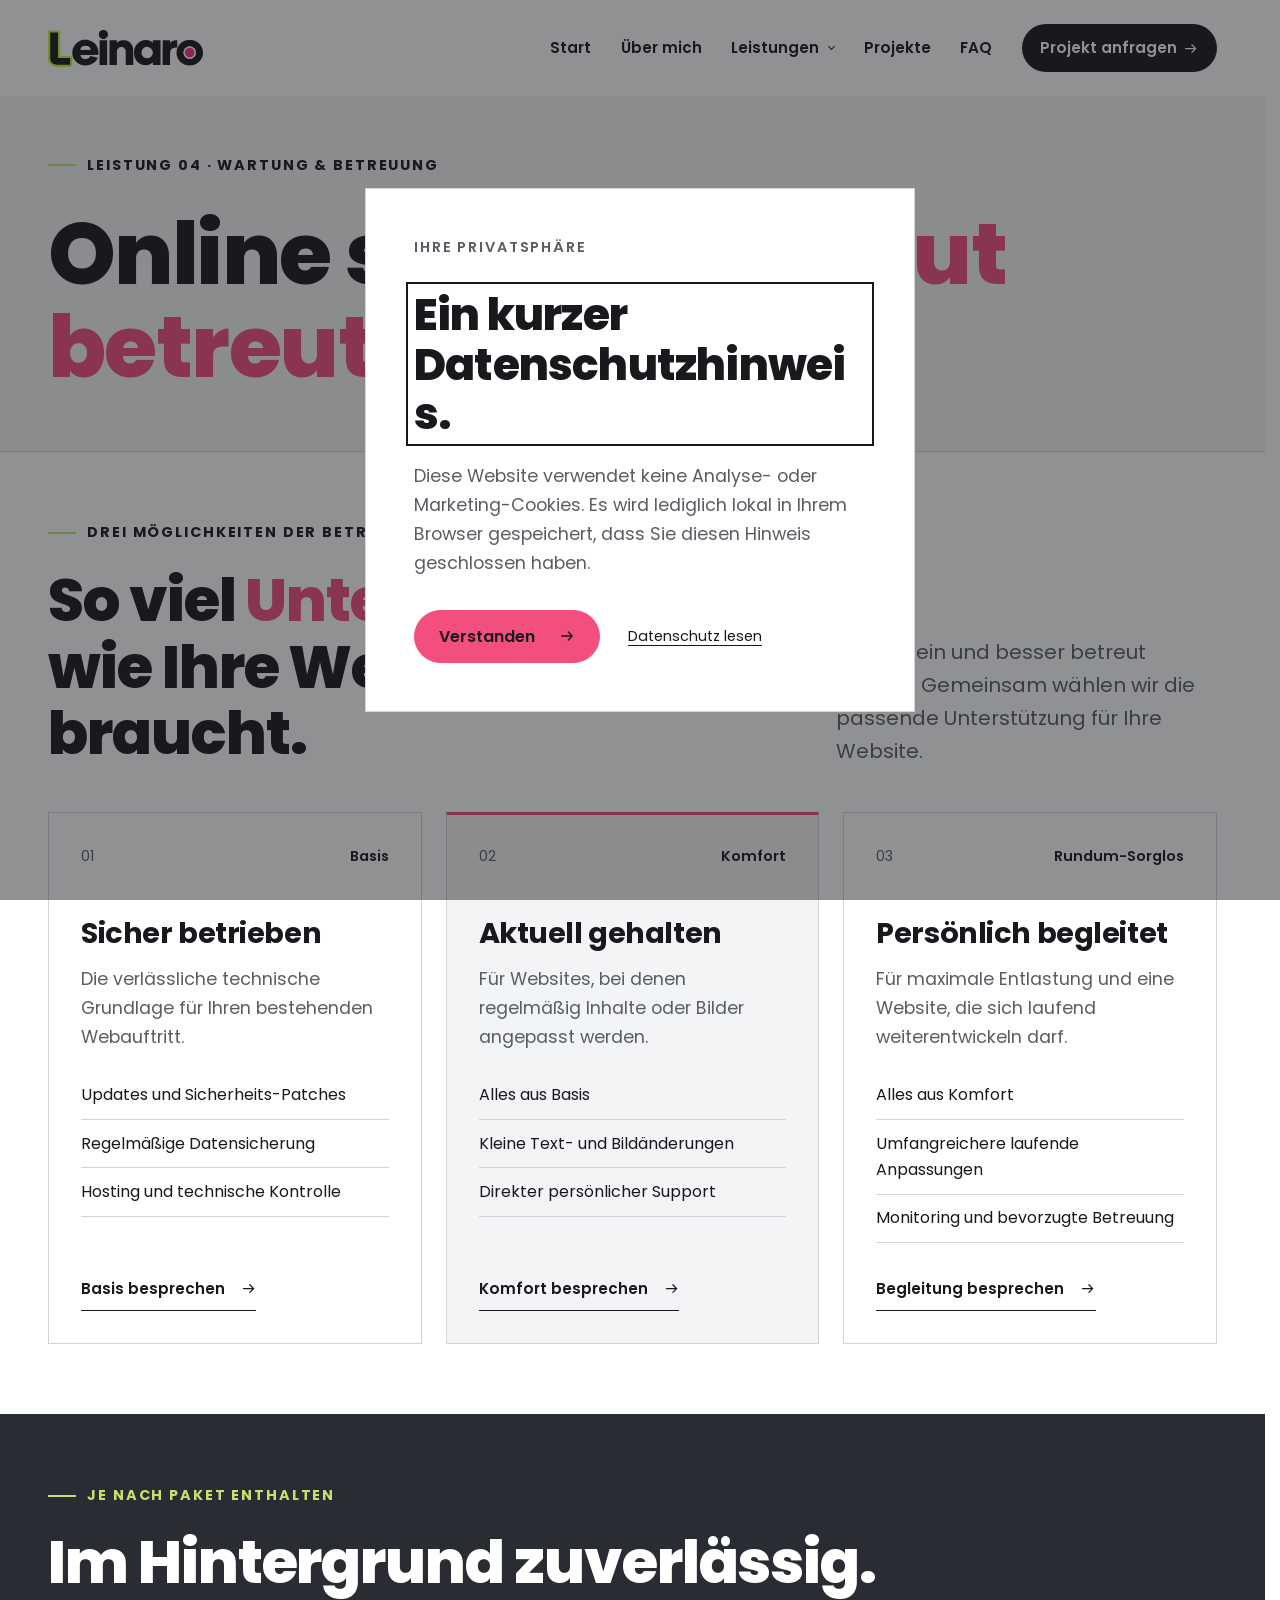
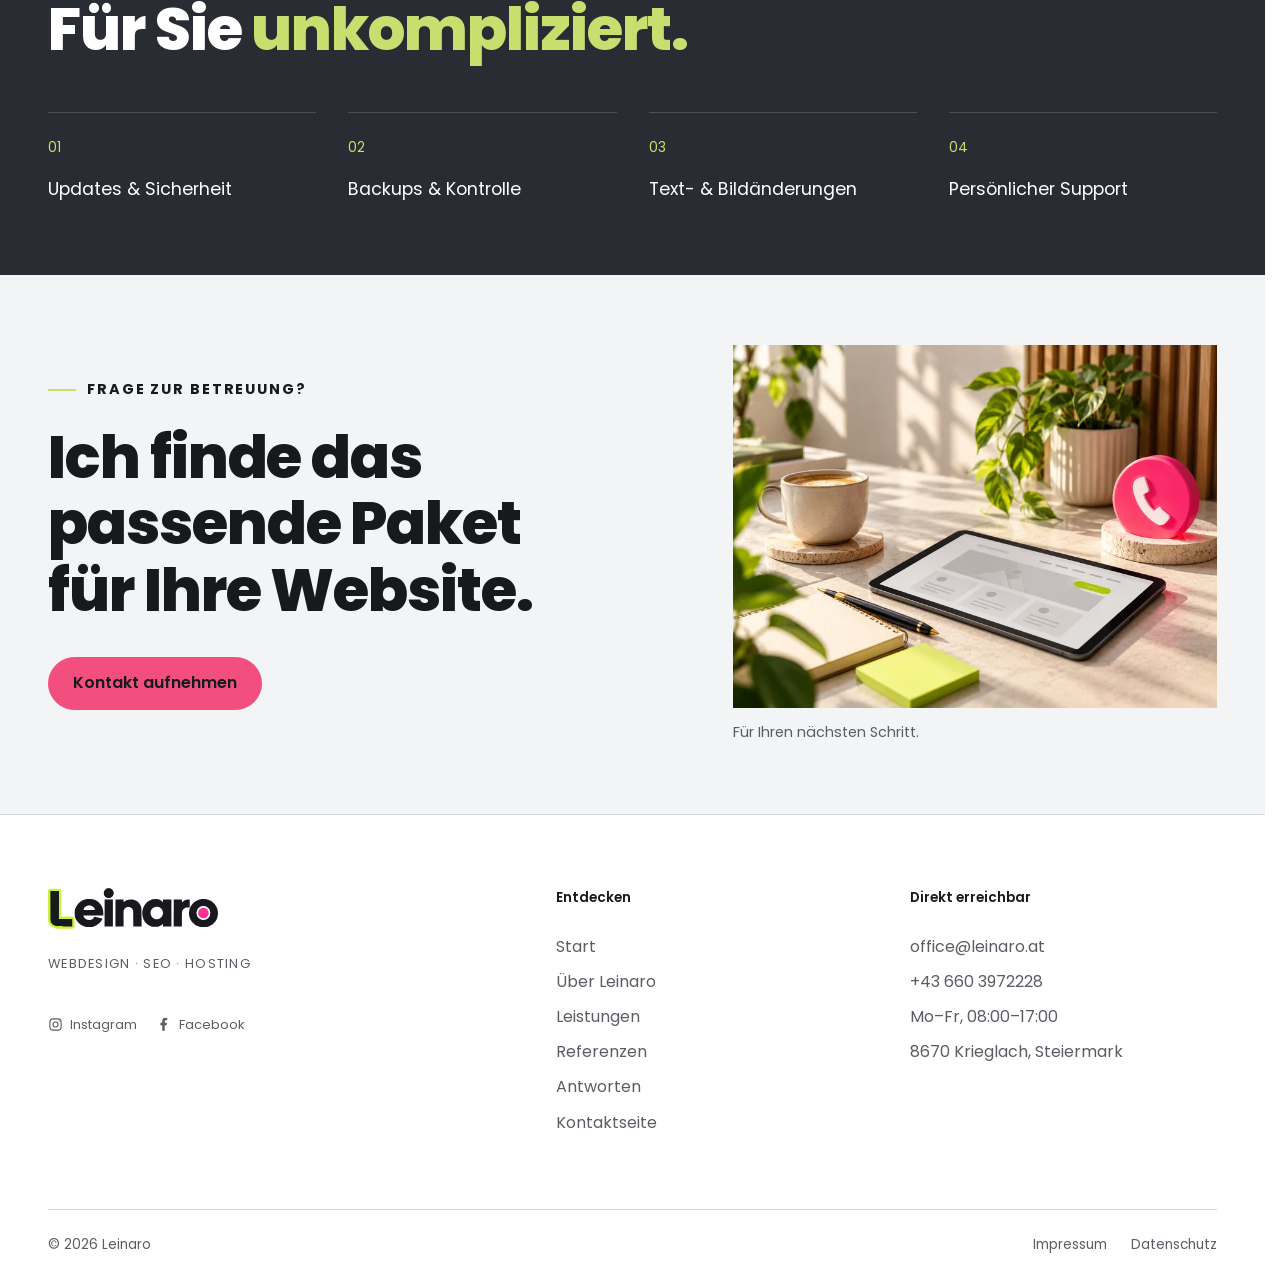
==== commit 61e799ca: "v8.0 Impressum, Danteschutz nach Anmeldung" ====
--- a/betreuung.html
+++ b/betreuung.html
@@ -10,16 +10,23 @@
     <link rel="preload" href="fonts/poppins-600.ttf" as="font" type="font/ttf" crossorigin />
     <link rel="stylesheet" href="css/style.css" />
     <script src="js/script.js" defer></script>
-    <title>Website-Betreuung &amp; Wartung in der Steiermark | Leinaro</title>
+    <title>Wartung &amp; Betreuung Ihrer Website | Leinaro</title>
     <link rel="icon" href="images/leinaro-favicon-weiss-v2.svg" type="image/svg+xml" />
+    <link rel="apple-touch-icon" href="images/linaro-mark.png" />
     <link rel="canonical" href="https://leinaro.at/betreuung.html" />
+    <meta property="og:title" content="Wartung &amp; Betreuung Ihrer Website | Leinaro" />
+    <meta property="og:description" content="Laufende Website-Betreuung mit Updates, Backups, Hosting und persönlichem Support von Leinaro." />
+    <meta property="og:url" content="https://leinaro.at/betreuung.html" />
+    <meta property="og:type" content="website" />
+    <meta property="og:locale" content="de_AT" />
+    <meta property="og:site_name" content="Leinaro" />
   </head>
   <body class="content-images--updated">
     <a class="skip-link" href="#main">Zum Inhalt springen</a>
     <header class="site-header">
       <nav class="nav container" aria-label="Hauptnavigation">
         <a class="brand" href="./" aria-label="Leinaro Startseite"
-          ><span class="brand-mark"></span>Leinaro</a
+          >Leinaro</a
         >
         <button
           class="menu-toggle"
@@ -28,7 +35,7 @@
           aria-expanded="false"
           aria-controls="primary-menu"
         >
-          <span></span><span></span><span></span>
+          <span aria-hidden="true">&#8203;</span><span aria-hidden="true">&#8203;</span><span aria-hidden="true">&#8203;</span>
         </button>
         <ul class="nav-links" id="primary-menu">
           <li><a href="./">Start</a></li>
@@ -36,10 +43,10 @@
           <li class="has-submenu">
             <button class="active" type="button">Leistungen</button>
             <ul class="submenu">
-              <li><a href="webdesign.html">Webdesign</a></li>
+              <li><a href="webdesign.html">Webdesign &amp; Entwicklung</a></li>
               <li><a href="seo.html">SEO &amp; Sichtbarkeit</a></li>
               <li><a href="domain-hosting.html">Domain &amp; Hosting</a></li>
-              <li><a class="active" aria-current="page" href="betreuung.html">Betreuung</a></li>
+              <li><a class="active" aria-current="page" href="betreuung.html">Wartung &amp; Betreuung</a></li>
             </ul>
           </li>
           <li><a href="referenzen.html">Projekte</a></li>
@@ -68,7 +75,7 @@
     <main id="main">
       <section class="page-hero">
         <div class="container reveal">
-          <p class="eyebrow">Leistung 04 · Betreuung</p>
+          <p class="eyebrow">Leistung 04 · Wartung &amp; Betreuung</p>
           <h1>Online sein ist gut. <span class="lime">Gut betreut</span> sein besser.</h1>
         </div>
       </section>
@@ -84,7 +91,8 @@
               </h2>
             </div>
             <p>
-              Technisch abgesichert oder regelmäßig begleitet: Wählen wir die passende Betreuung.
+              Online sein und besser betreut bleiben: Gemeinsam wählen wir die passende
+              Unterstützung für Ihre Website.
             </p>
           </div>
           <div class="care-showcase__grid">
@@ -218,7 +226,7 @@
         <div class="footer-unified__top">
           <div class="footer-unified__brand">
             <a class="brand footer-brand" href="./" aria-label="Leinaro Startseite"
-              ><span class="brand-mark"></span>Leinaro</a
+              >Leinaro</a
             >
             <p class="muted">WEBDESIGN &middot; SEO &middot; HOSTING</p>
             <nav class="footer-social" aria-label="Social Media">
@@ -264,11 +272,11 @@
             <p class="footer-title">Entdecken</p>
             <ul class="footer-links">
               <li><a href="./">Start</a></li>
-              <li><a href="ueber-uns.html">Über mich</a></li>
+              <li><a href="ueber-uns.html">Über Leinaro</a></li>
               <li><a href="leistungen.html">Leistungen</a></li>
-              <li><a href="referenzen.html">Projekte</a></li>
-              <li><a href="faq.html">FAQ</a></li>
-              <li><a href="kontakt.html">Kontakt</a></li>
+              <li><a href="referenzen.html">Referenzen</a></li>
+              <li><a href="faq.html">Antworten</a></li>
+              <li><a href="kontakt.html">Kontaktseite</a></li>
             </ul>
           </div>
           <div>
@@ -282,7 +290,7 @@
           </div>
         </div>
         <div class="footer-bottom">
-          <span>© 2026 Leinaro</span>
+          <span>©︎ 2026 Leinaro</span>
           <div>
             <a href="impressum.html">Impressum</a><a href="datenschutz.html">Datenschutz</a>
           </div>
--- a/css/style.css
+++ b/css/style.css
@@ -79,7 +79,10 @@
   color: var(--ink);
   font-family: var(--body);
   font-size: 20px;
+  font-kerning: normal;
+  font-feature-settings: 'kern' 1, 'liga' 1;
   line-height: 1.65;
+  text-rendering: optimizeLegibility;
   -webkit-font-smoothing: antialiased;
 }
 body.menu-open,
@@ -162,7 +165,7 @@
   margin: 0;
   font-weight: 800;
   line-height: 1.12;
-  letter-spacing: -0.045em;
+  letter-spacing: -0.018em;
   overflow-wrap: break-word;
 }
 h1 {
@@ -176,7 +179,7 @@
 h3 {
   font-size: clamp(1.6rem, 2.25vw, 2.2rem);
   font-weight: 700;
-  letter-spacing: -0.03em;
+  letter-spacing: -0.015em;
 }
 p {
   margin: 0 0 1.25rem;
@@ -555,7 +558,7 @@
 .hero-showcase h1 {
   font-size: clamp(3rem, 6.2vw, 7rem);
   font-weight: 900;
-  letter-spacing: -0.05em;
+  letter-spacing: -0.02em;
   line-height: 1.02;
 }
 .hero-showcase h1 > span,
@@ -644,7 +647,7 @@
 .hero-preview__brand {
   font-size: 1rem;
   font-weight: 700;
-  letter-spacing: -0.05em;
+  letter-spacing: -0.02em;
 }
 .hero-preview__nav-items {
   display: flex;
@@ -676,7 +679,7 @@
   margin-bottom: 0.8rem;
   font-size: clamp(1.8rem, 3vw, 3rem);
   font-weight: 500;
-  letter-spacing: -0.05em;
+  letter-spacing: -0.02em;
   line-height: 1.04;
 }
 .hero-preview__description {
@@ -1086,7 +1089,7 @@
 .quote-feature blockquote {
   margin: 1rem 0 2rem;
   font-size: clamp(2rem, 4.3vw, 4.1rem);
-  letter-spacing: -0.045em;
+  letter-spacing: -0.018em;
   line-height: 1.25;
 }
 .quote-feature .accent {
@@ -1162,7 +1165,7 @@
 .image-placeholder strong {
   font-size: clamp(1.3rem, 2.3vw, 2rem);
   font-weight: 500;
-  letter-spacing: -0.04em;
+  letter-spacing: -0.015em;
   line-height: 1.2;
 }
 .image-placeholder p {
@@ -1498,7 +1501,7 @@
   font-size: clamp(1rem, 1.55vw, 1.3rem);
   font-weight: 500;
   line-height: 1.45;
-  letter-spacing: -0.02em;
+  letter-spacing: -0.01em;
 }
 .faq-item summary::-webkit-details-marker,
 .mobile-disclosure summary::-webkit-details-marker {
@@ -1540,7 +1543,7 @@
 }
 .faq-sheet__title {
   font-size: 1.8rem;
-  letter-spacing: -0.03em;
+  letter-spacing: -0.015em;
   line-height: 1.35;
 }
 .faq-sheet__note .text-arrow {
@@ -1688,7 +1691,7 @@
   max-width: none;
   margin: 2.75rem 0 1.25rem;
   font-size: 2rem;
-  letter-spacing: -0.025em;
+  letter-spacing: -0.012em;
 }
 .legal h3 {
   margin: 2rem 0 1rem;
@@ -1989,7 +1992,7 @@
   font-size: clamp(3.5rem, 7.8vw, 8rem);
   font-weight: 800;
   line-height: 1.2;
-  letter-spacing: -0.055em;
+  letter-spacing: -0.02em;
   white-space: nowrap;
 }
 .creative-marquee__outline {
@@ -2143,7 +2146,7 @@
   margin-bottom: 0.4rem;
   font-size: 1.45rem;
   font-weight: 600;
-  letter-spacing: -0.03em;
+  letter-spacing: -0.015em;
 }
 .contact-person__copy > span {
   display: block;
@@ -2824,7 +2827,7 @@
   }
   .hero-showcase h1 {
     font-size: clamp(3.35rem, 13.3vw, 5rem);
-    letter-spacing: -0.05em;
+    letter-spacing: -0.02em;
   }
   .hero-showcase__intro {
     max-width: 35ch;
@@ -2898,7 +2901,7 @@
   }
   .page-hero h1 {
     font-size: clamp(2.5rem, 10.6vw, 4.1rem);
-    letter-spacing: -0.05em;
+    letter-spacing: -0.02em;
   }
   .page-hero .eyebrow {
     margin-bottom: 1.5rem;
@@ -3335,7 +3338,7 @@
   font-size: clamp(0.75rem, 4.65cqw, 1.125rem);
   font-weight: 500;
   line-height: 1.5;
-  letter-spacing: -0.02em;
+  letter-spacing: -0.01em;
   white-space: nowrap;
   color: var(--ink);
 }
@@ -3382,12 +3385,10 @@
 .project-flip__back dt { color: #c5c8cf; font-size: 0.85rem; }
 .project-flip__back dd { margin: 0; font-size: 1rem; }
 .project-flip__visit { display: flex; justify-content: space-between; margin-top: auto; color: var(--lime); font-weight: 600; }
-.project-flip__toggle { position: absolute; z-index: 2; top: 1rem; right: 1rem; min-height: 44px; padding: 0.6rem 0.9rem; border: 0; border-radius: 0; background: var(--lime); color: var(--ink); font: 600 0.85rem var(--body); cursor: pointer; }
-.project-flip__toggle span { margin-left: 0.5rem; }
+
 .project-flip__detail { display: inline-flex; align-items: center; gap: 1rem; min-height: 44px; margin-top: 0.75rem; font-size: 0.9rem; }
-html:not(.js) .project-flip__toggle { display: none; }
-html:not(.js) .project-flip__back { display: none; }
-.section--ink .cta-panel__copy > p { color: #e2e4e9; }
+
+.section--ink .cta-panel__copy > p:last-child:not(.eyebrow) { color: #ffffff; }
 .content-images--updated .cta-panel__visual img,
 .content-images--updated .faq-sheet__photo img,
 .content-images--updated .seo-story__image img { width: 100%; height: auto; aspect-ratio: auto; object-fit: contain; }
@@ -3456,3 +3457,64 @@
   .contact-sidebar__person { padding-bottom: 1.5rem; }
   .contact-sidebar__facts { padding-block: 1.5rem; }
 }
+
+/* === 16. MOBILE KORREKTUREN & AKTUELLE REFERENZ === */
+.work-mosaic--single, .project-reveals--single { grid-template-columns: minmax(0, 1fr); max-width: 760px; margin-inline: auto; }
+.project-flip__open { display: flex; flex: 1; flex-direction: column; width: 100%; border: 0; padding: 0; background: var(--white); color: var(--ink); text-align: left; }
+.project-flip__open img { width: 100%; aspect-ratio: 3 / 2; object-fit: cover; }
+.project-flip__caption { display: block; width: 100%; }
+.project-flip__caption > .project-flip__title { display: block; font-size: clamp(1.2rem, 2vw, 1.75rem); font-weight: 700; line-height: 1.25; margin-bottom: 0.75rem; color: var(--ink); }
+.project-flip__caption > span:last-child { display: flex; align-items: center; justify-content: space-between; }
+.project-flip__back { padding: 2rem; }
+.project-flip__visit { align-items: center; min-height: 48px; gap: 1rem; border-bottom: 1px solid #ffffff50; }
+.project-flip__return { display: inline-flex; align-items: center; align-self: flex-start; gap: 0.6rem; min-height: 44px; margin-top: 1rem; padding: 0; border: 0; background: transparent; color: var(--white); font-size: 0.9rem; }
+.project-flip__back h3:focus { outline: none; }
+html:not(.js) .project-flip__inner { display: block; }
+html:not(.js) .project-flip__front { display: none; }
+html:not(.js) .project-flip__back { display: flex; transform: none; }
+@media (max-width: 850px) {
+  .about-profile--updated .page-hero .lime {
+    max-width: 100%;
+    font-size: clamp(1.8rem, 9.2vw, 3.8rem);
+    letter-spacing: -0.015em;
+    white-space: nowrap;
+    hyphens: none;
+    word-break: normal;
+    overflow-wrap: normal;
+  }
+  .site-header .nav-links .has-submenu.is-current-section > button,
+  .site-header .nav-links .has-submenu > button.active { background: #f34f7e18; color: var(--ink); }
+  .site-header .nav-links .has-submenu.open > button { background: transparent; }
+  .site-header .nav-links .has-submenu > button { width: 100%; border-radius: 6px; }
+  .site-header .nav-links .has-submenu > .submenu { padding: 0.5rem 0 0.75rem 0.75rem; }
+  .site-header .submenu li + li { margin-top: 0.25rem; }
+  .site-header .submenu a { border-radius: 6px; }
+  .site-header .submenu a[aria-current='page'] { background: var(--pink); color: var(--ink); }
+}
+@media (max-width: 600px) {
+  .project-flip__back { padding: 1.5rem; }
+  .project-flip__back dl > div { grid-template-columns: 4rem minmax(0,1fr); gap: 0.75rem; }
+}
+
+/* === 17. LEISTUNGSBEZEICHNUNGEN, KONTAKTLINKS & RECHTLICHE PRÜFMARKIERUNGEN === */
+.legal-review-note { margin: 1.5rem 0; padding: 1.1rem 1.25rem; border-left: 4px solid #93651b; background: #fff4dc; color: #45300e; font-size: 0.95rem; line-height: 1.65; }
+.legal-review-note > strong { display: block; margin-bottom: 0.5rem; }
+.legal .legal-review-note p { margin: 0; color: #45300e; }
+.legal ul { padding-left: 1.4rem; }
+.legal li + li { margin-top: 0.5rem; }
+.legal code { overflow-wrap: anywhere; }
+.page--contact a[href^='mailto:'], .page--contact a[href^='tel:'] { transition: color 0.2s ease, background-color 0.2s ease; }
+.page--contact a[href^='mailto:']:hover, .page--contact a[href^='tel:']:hover,
+.page--contact a[href^='mailto:']:focus-visible, .page--contact a[href^='tel:']:focus-visible { color: #b91b4c; text-decoration: underline; text-underline-offset: 0.2em; }
+.page--contact .contact-sidebar__links a:hover, .page--contact .contact-sidebar__links a:focus-visible { background: #f34f7e0f; text-decoration: none; }
+.page--contact .contact-sidebar__links a:hover strong, .page--contact .contact-sidebar__links a:focus-visible strong { text-decoration: underline; text-underline-offset: 0.2em; }
+.page--contact .contact-sidebar__links a > span:last-child { transition: transform 0.2s ease; }
+.page--contact .contact-sidebar__links a:hover > span:last-child, .page--contact .contact-sidebar__links a:focus-visible > span:last-child { transform: translate(3px, -3px); }
+.cinema-card h3 { overflow-wrap: normal; hyphens: none; }
+@media (max-width: 600px) { .cinema-card h3 { font-size: clamp(1.65rem, 7.8vw, 2.4rem); } }
+
+@media (max-width: 360px) {
+  .about-profile--updated .page-hero .lime { font-size: clamp(1.45rem, 8.2vw, 1.85rem); }
+  .contact-sidebar__person .eyebrow::before { display: none; }
+  .contact-sidebar__person .eyebrow { letter-spacing: 0.06em; white-space: normal; }
+}
